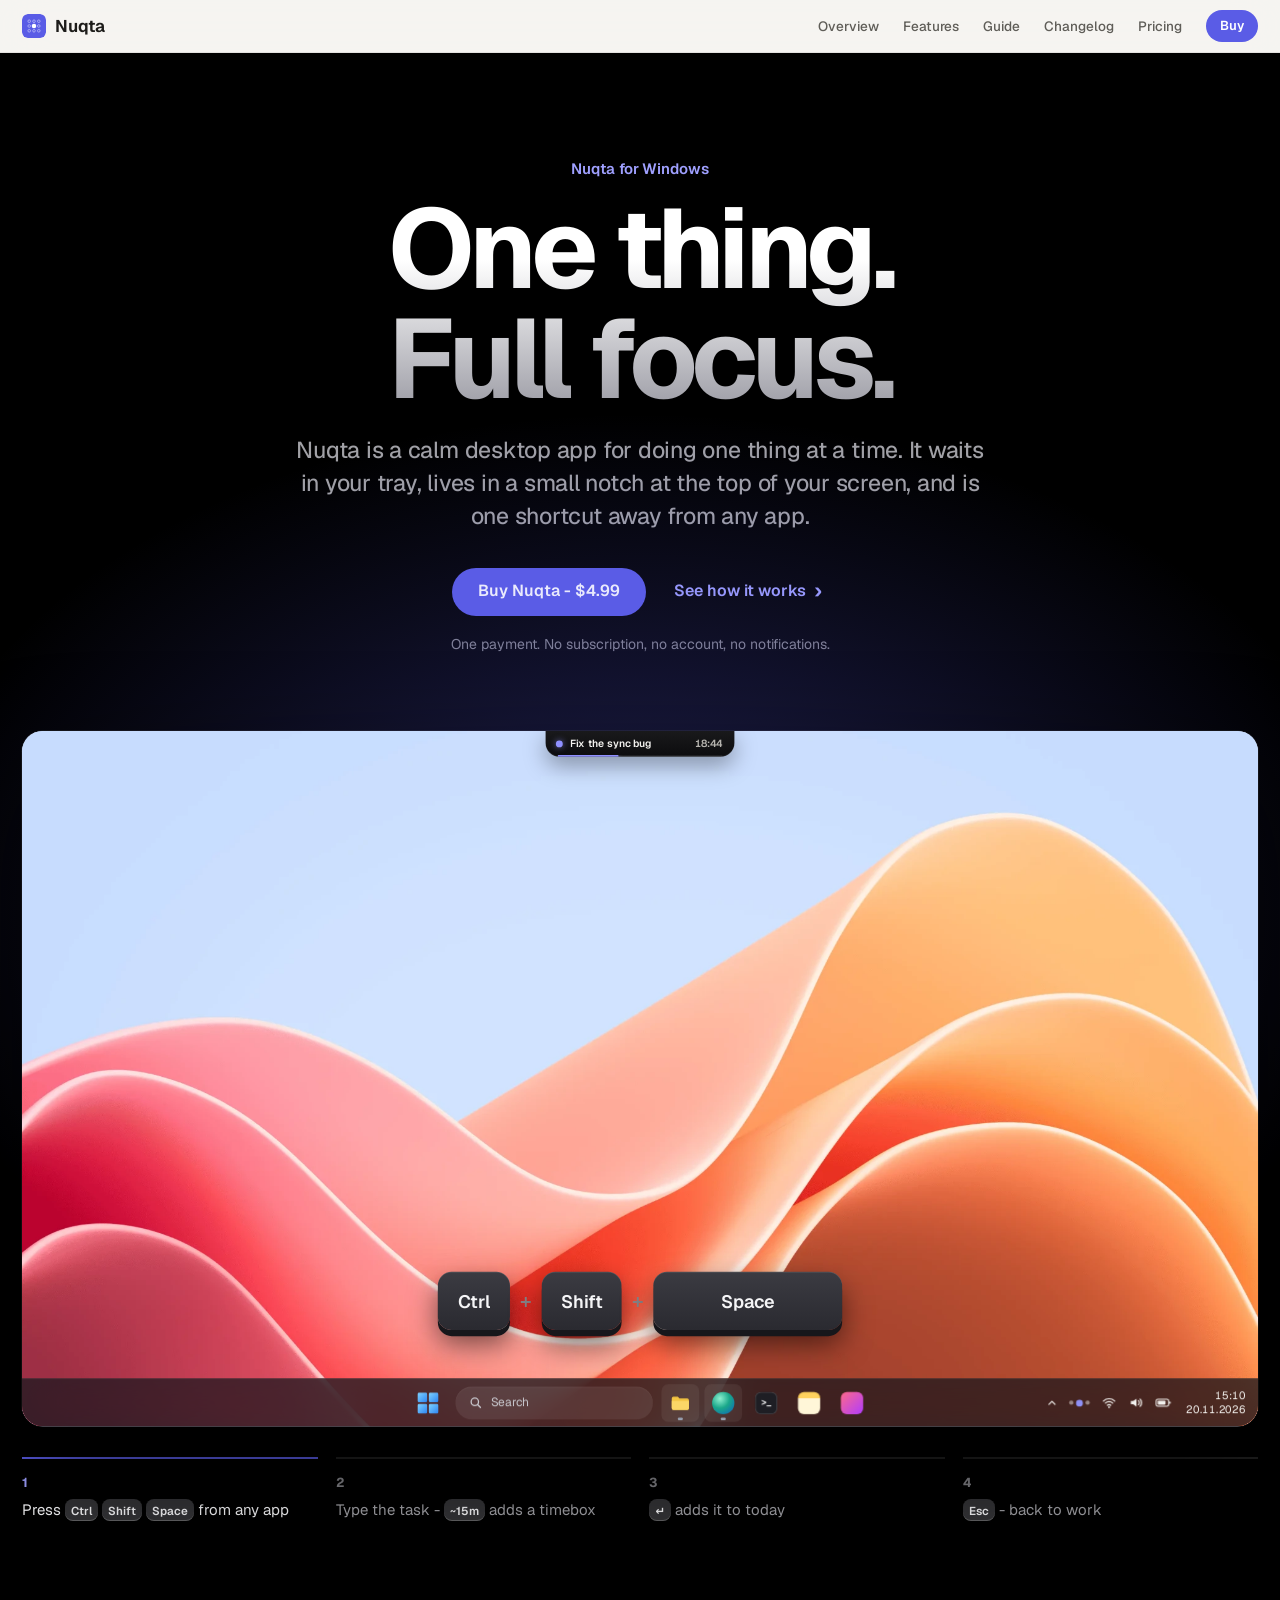
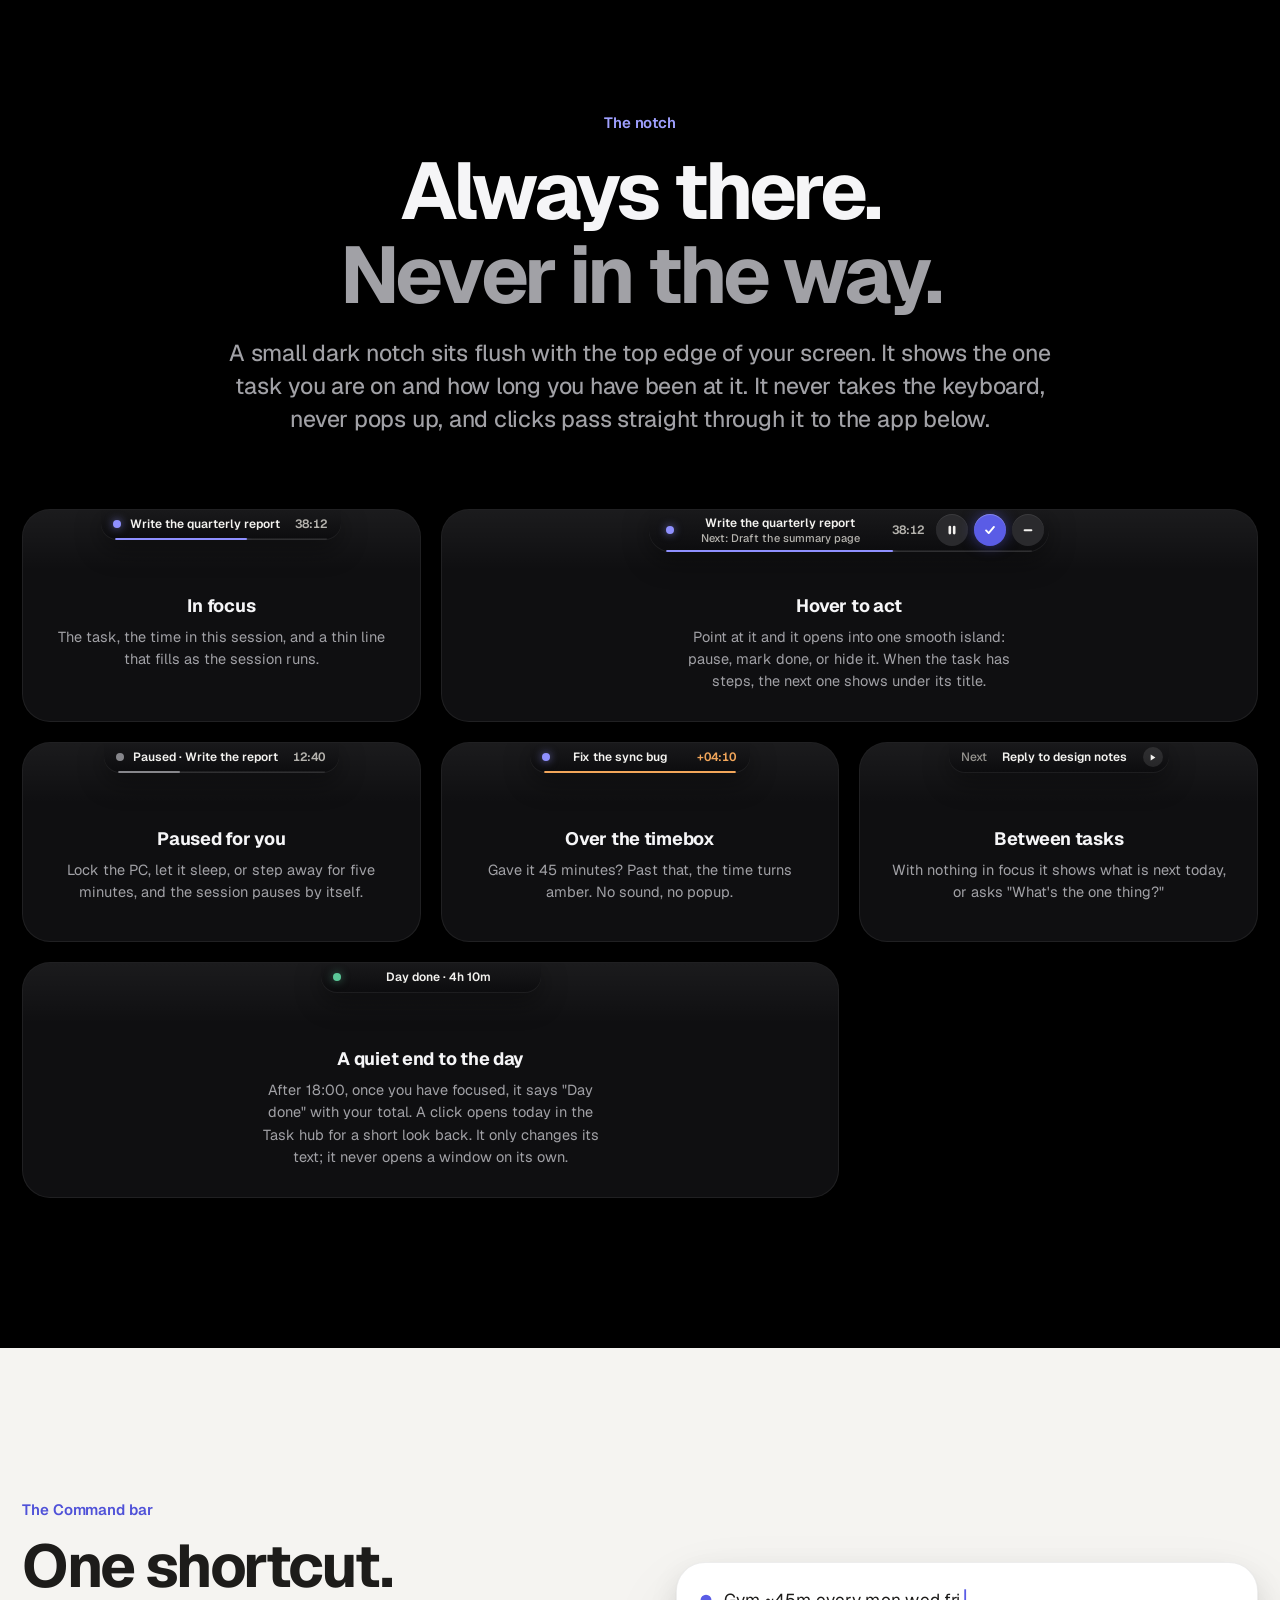
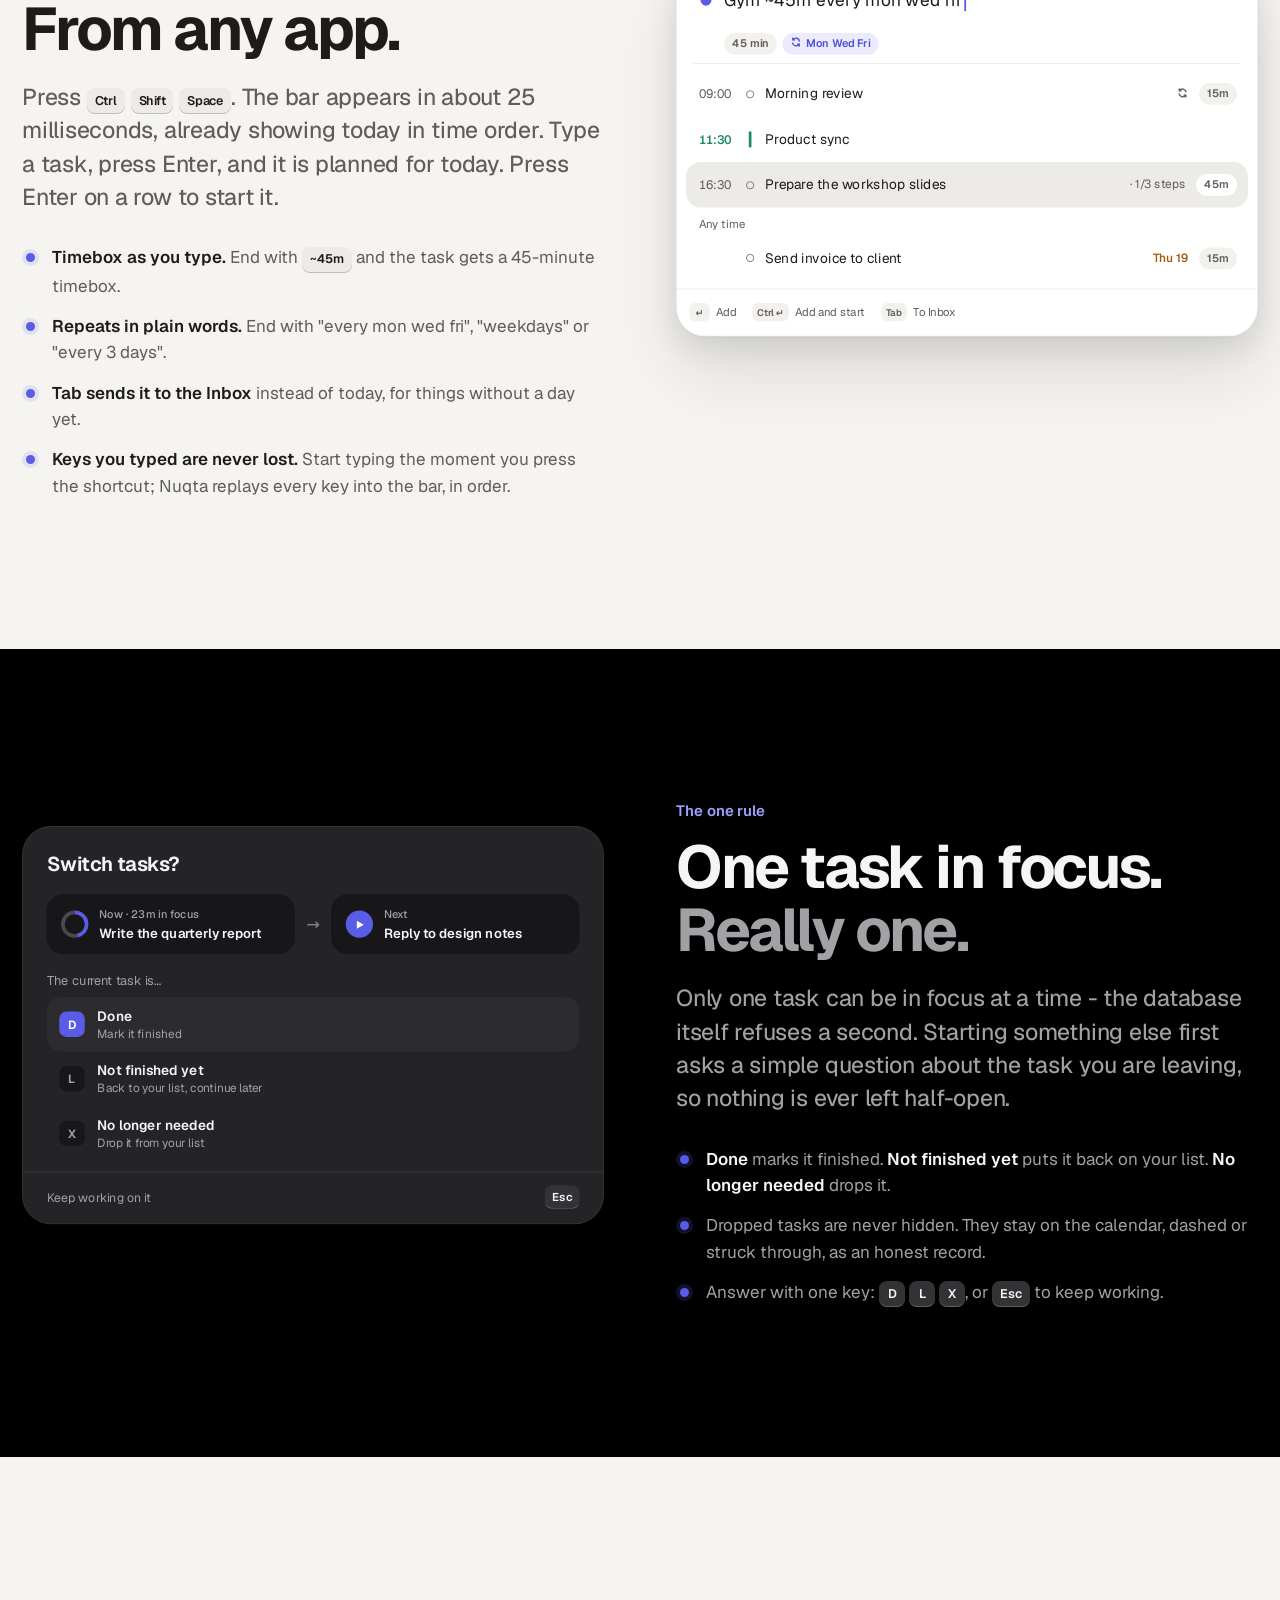
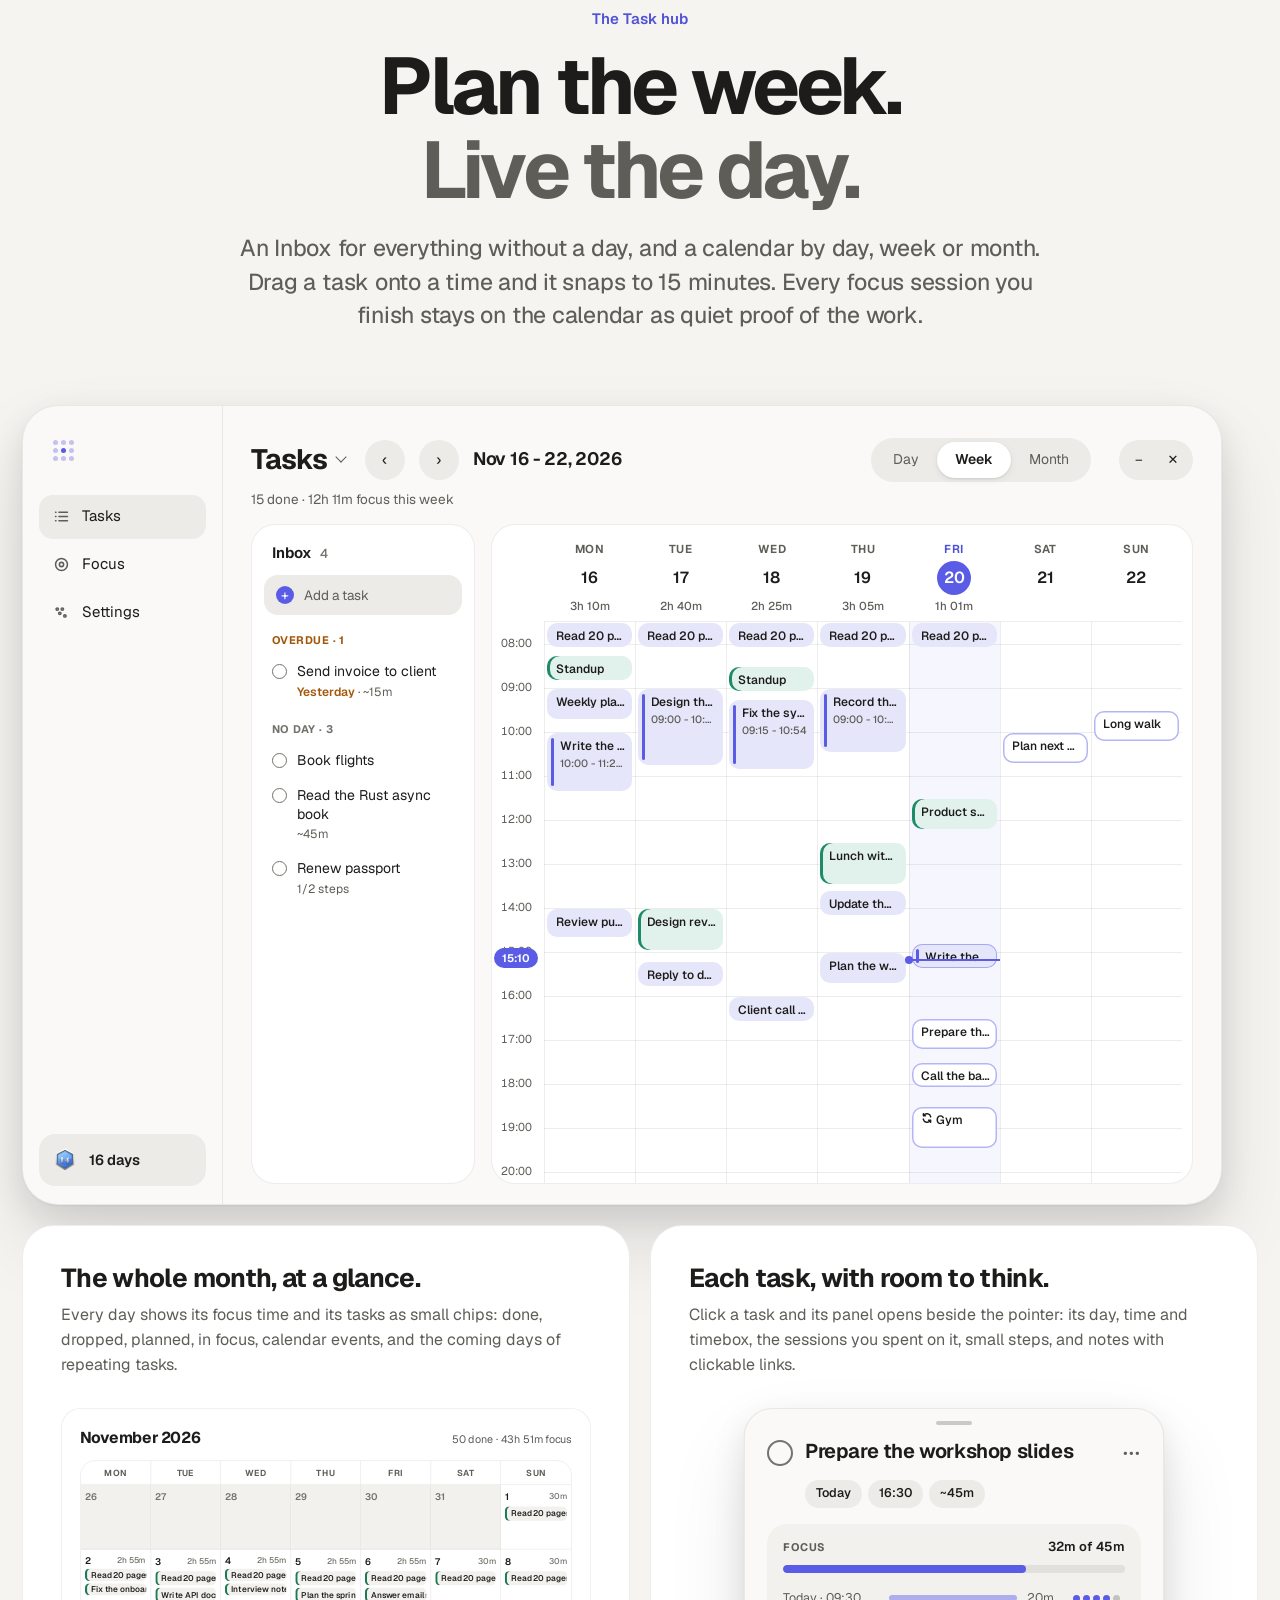
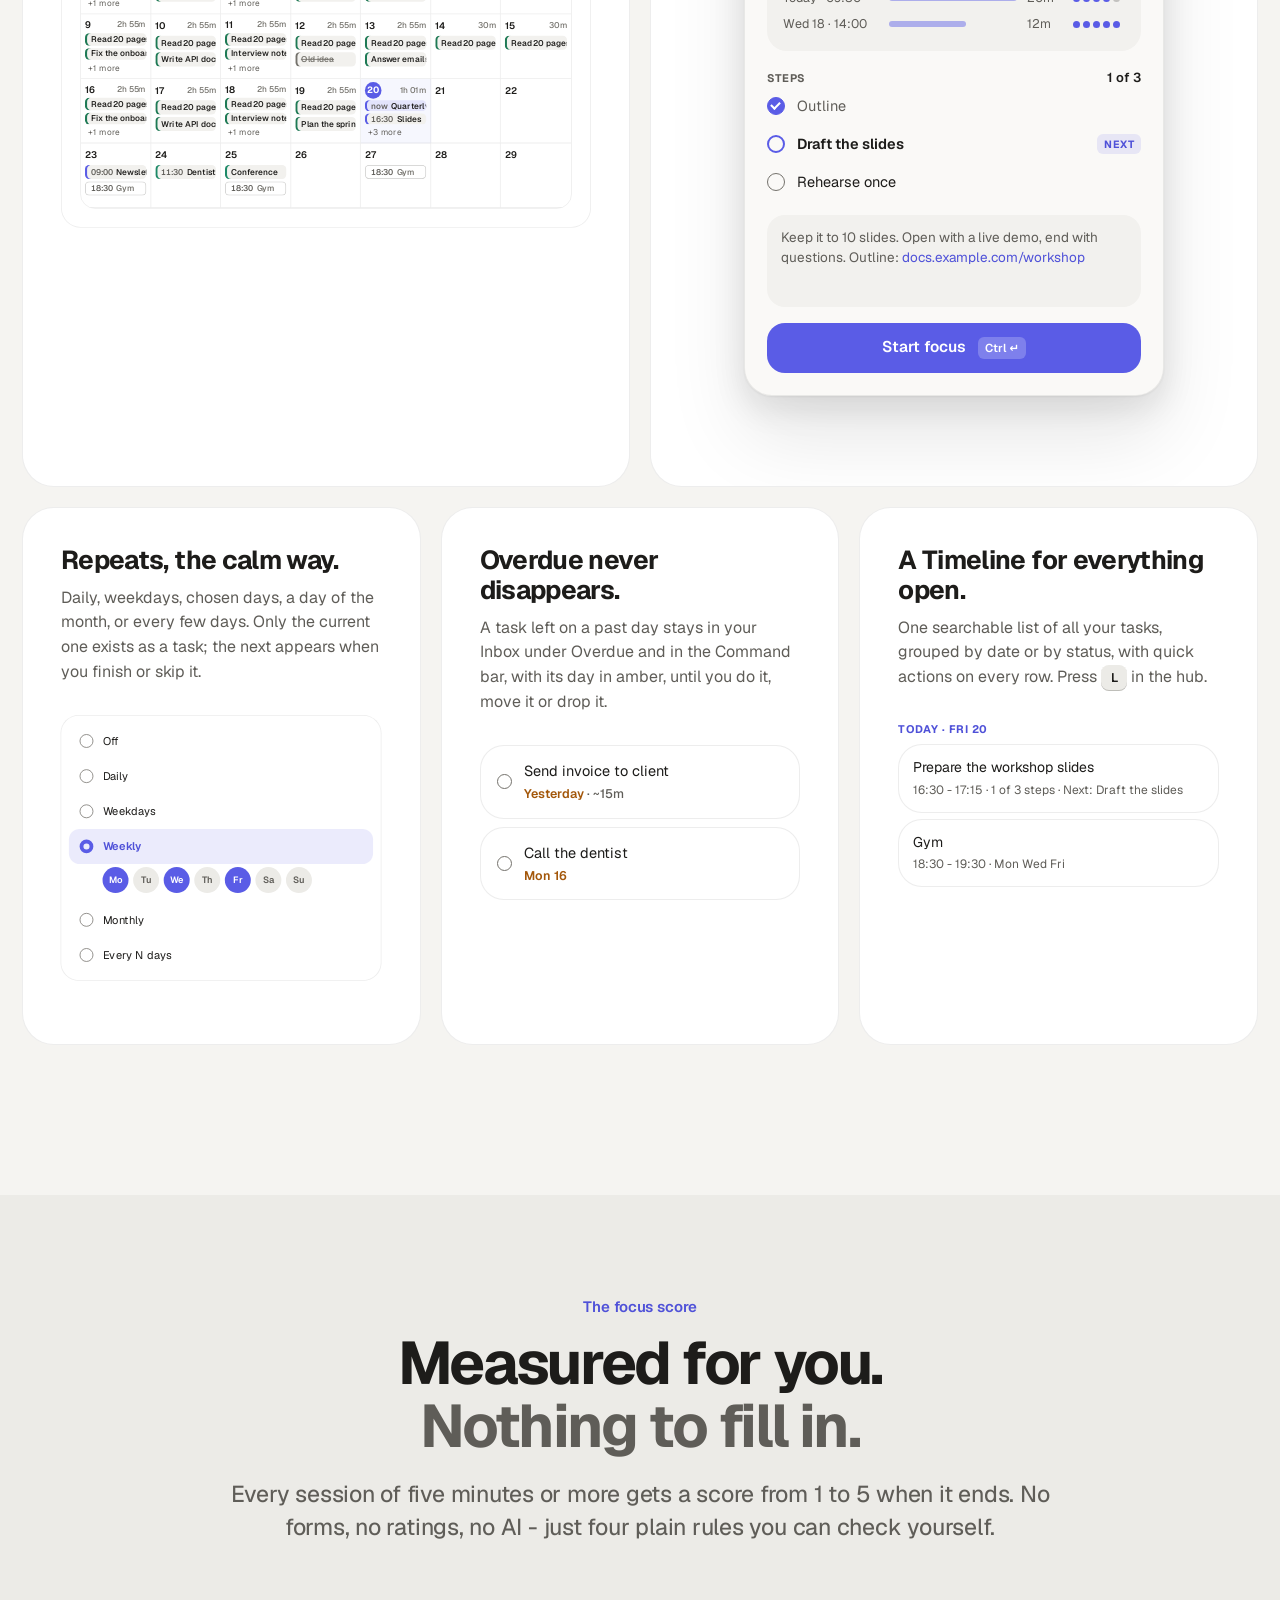
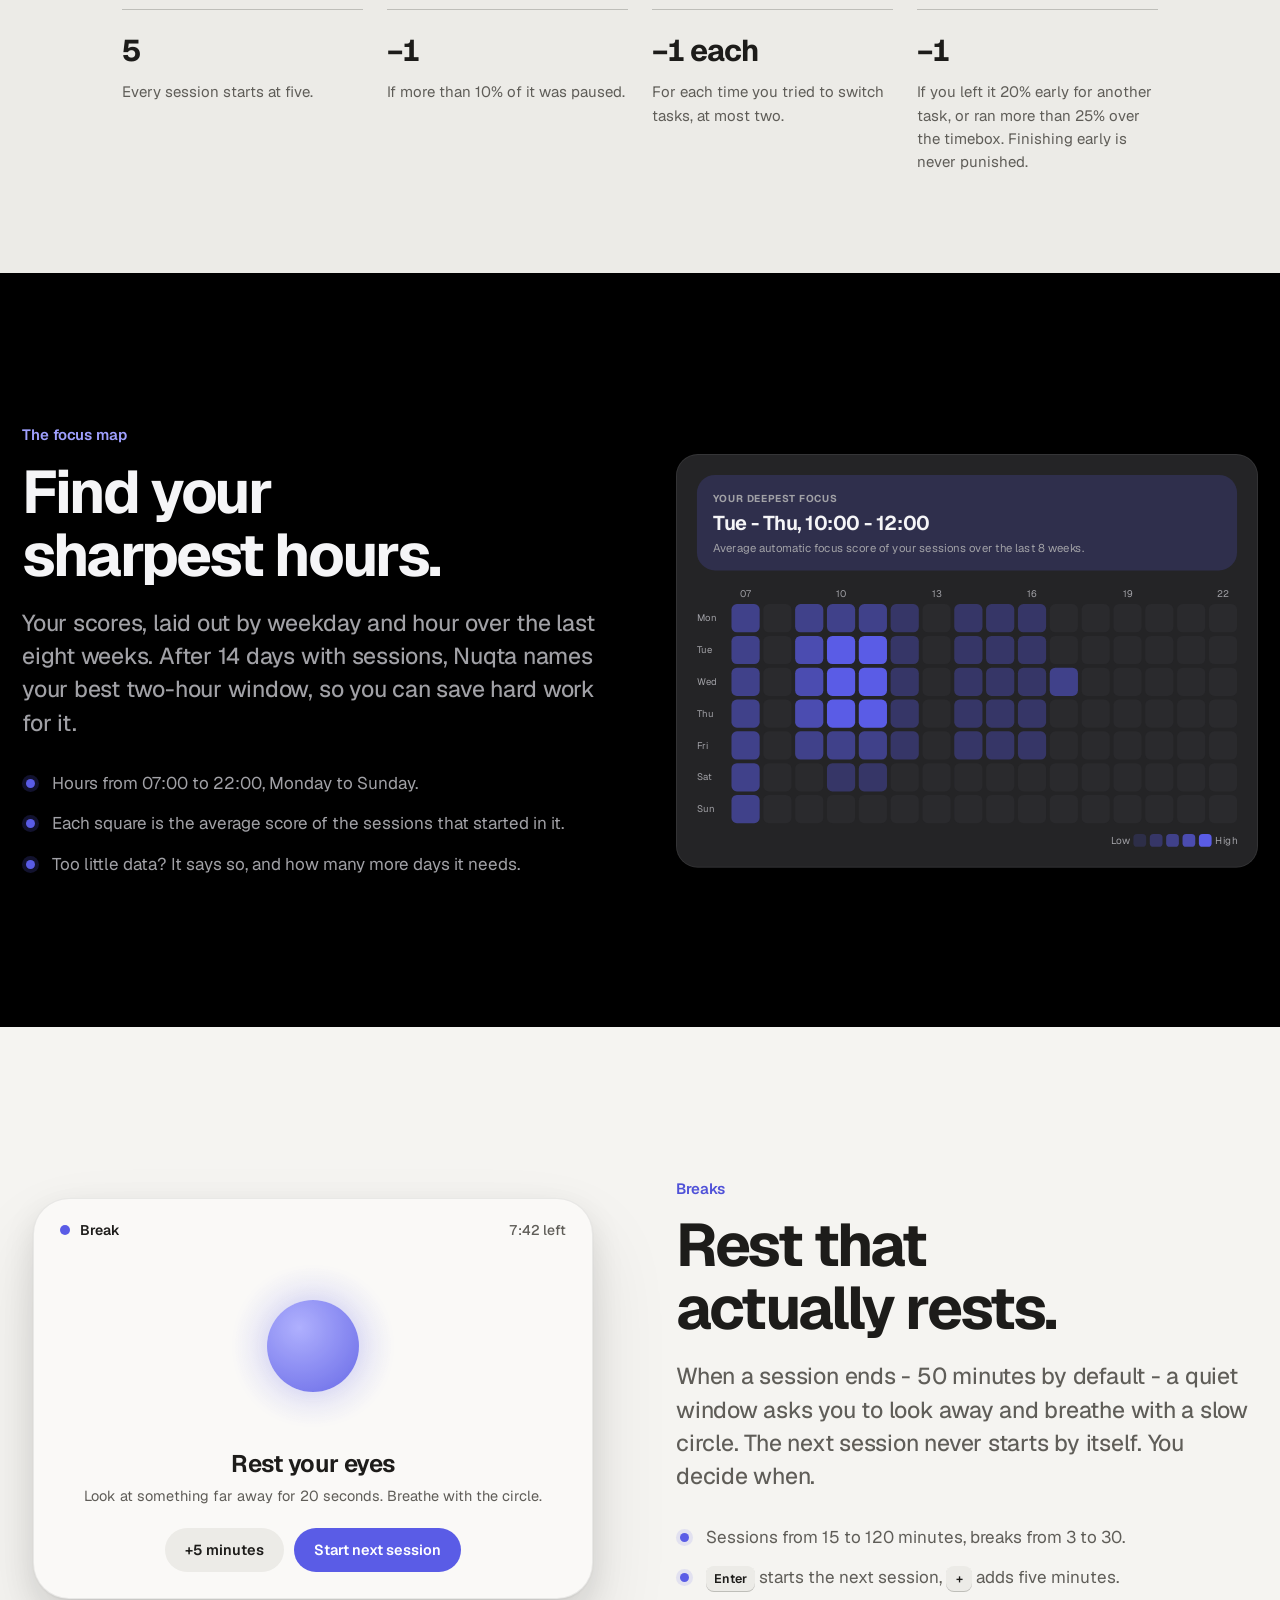
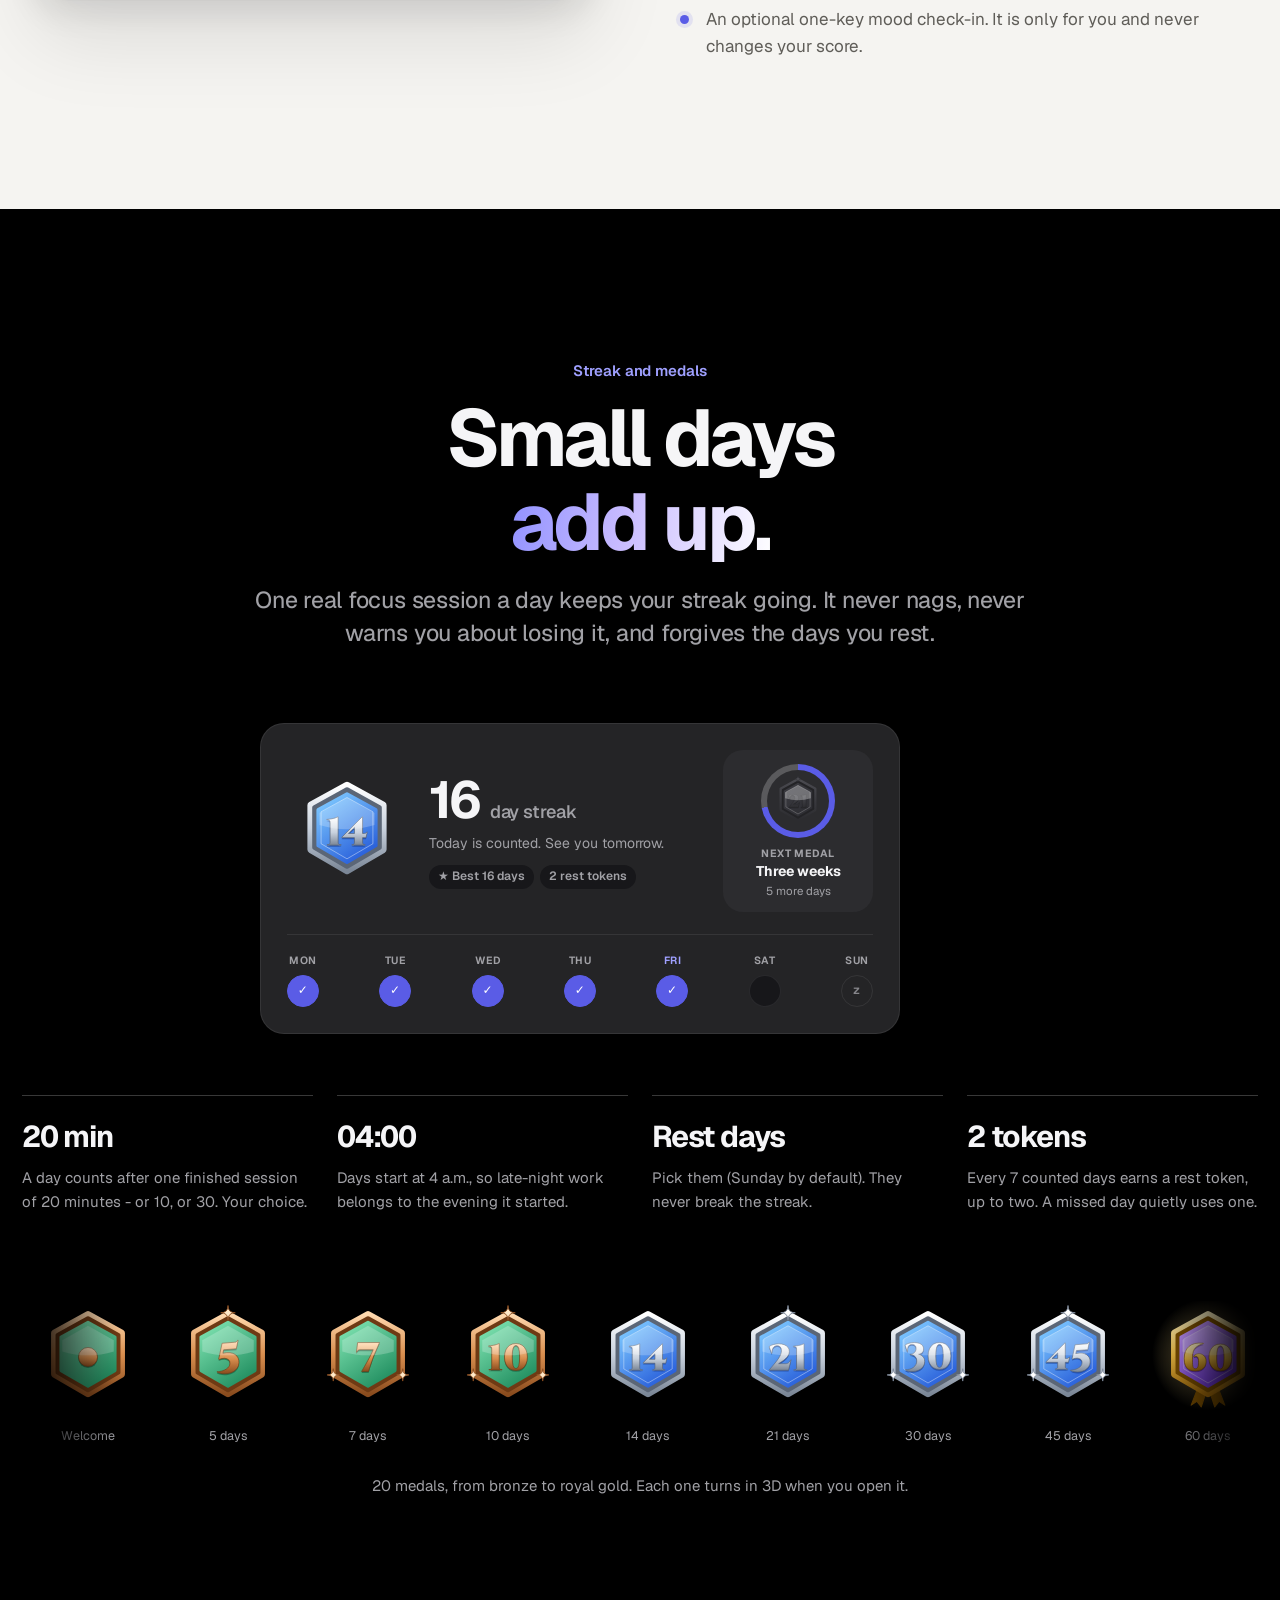
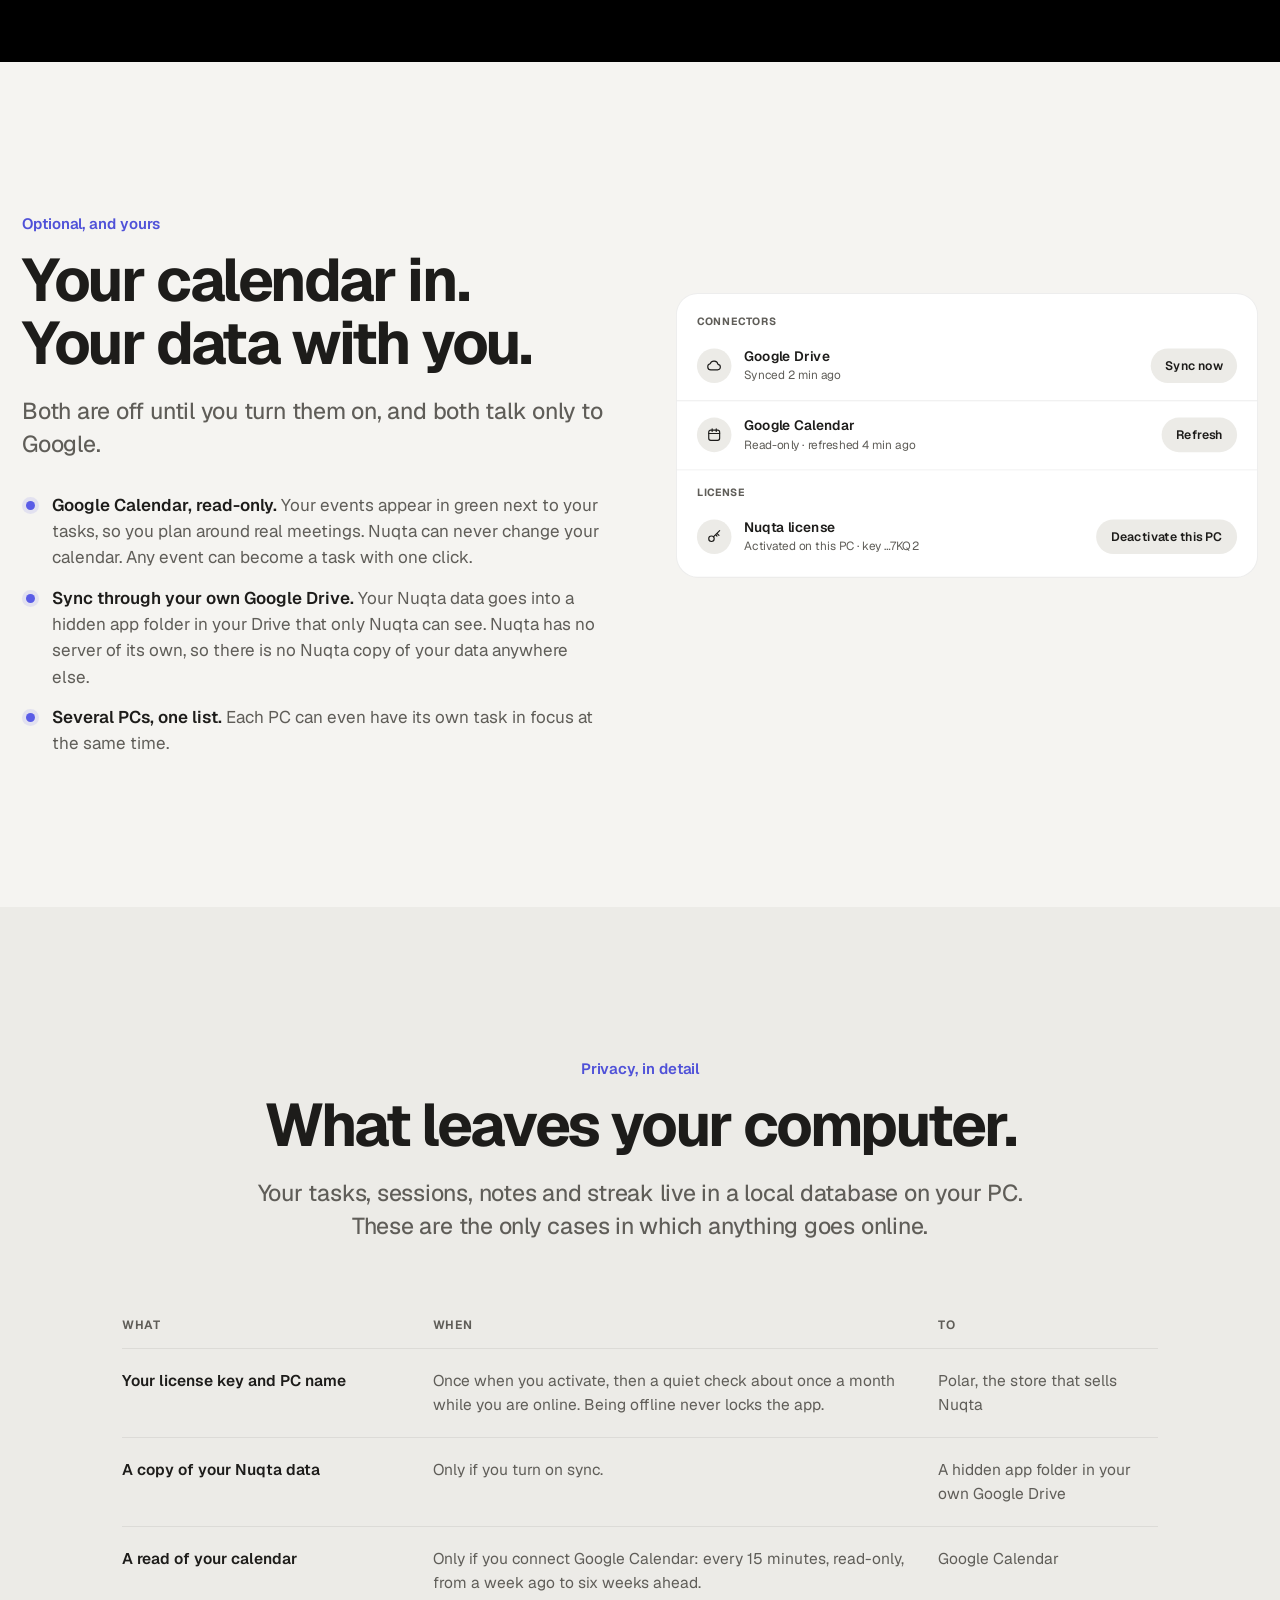
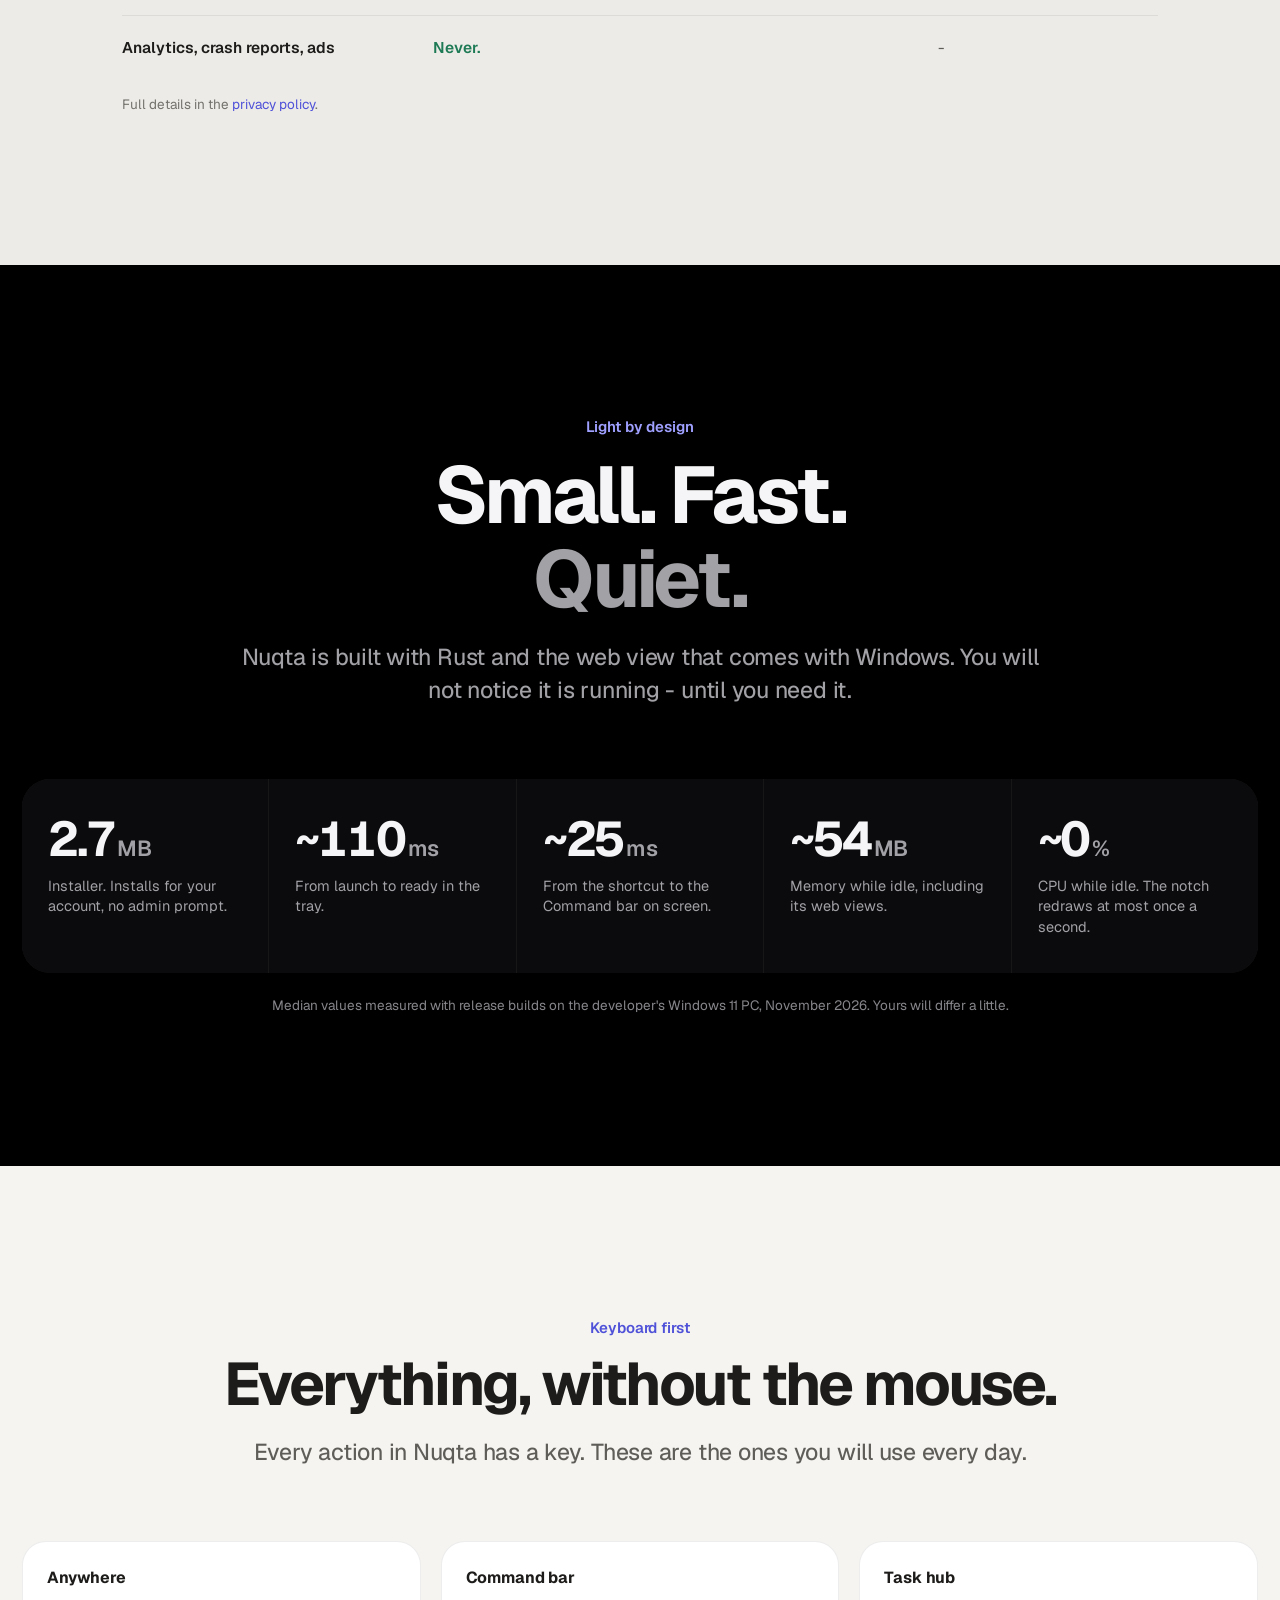
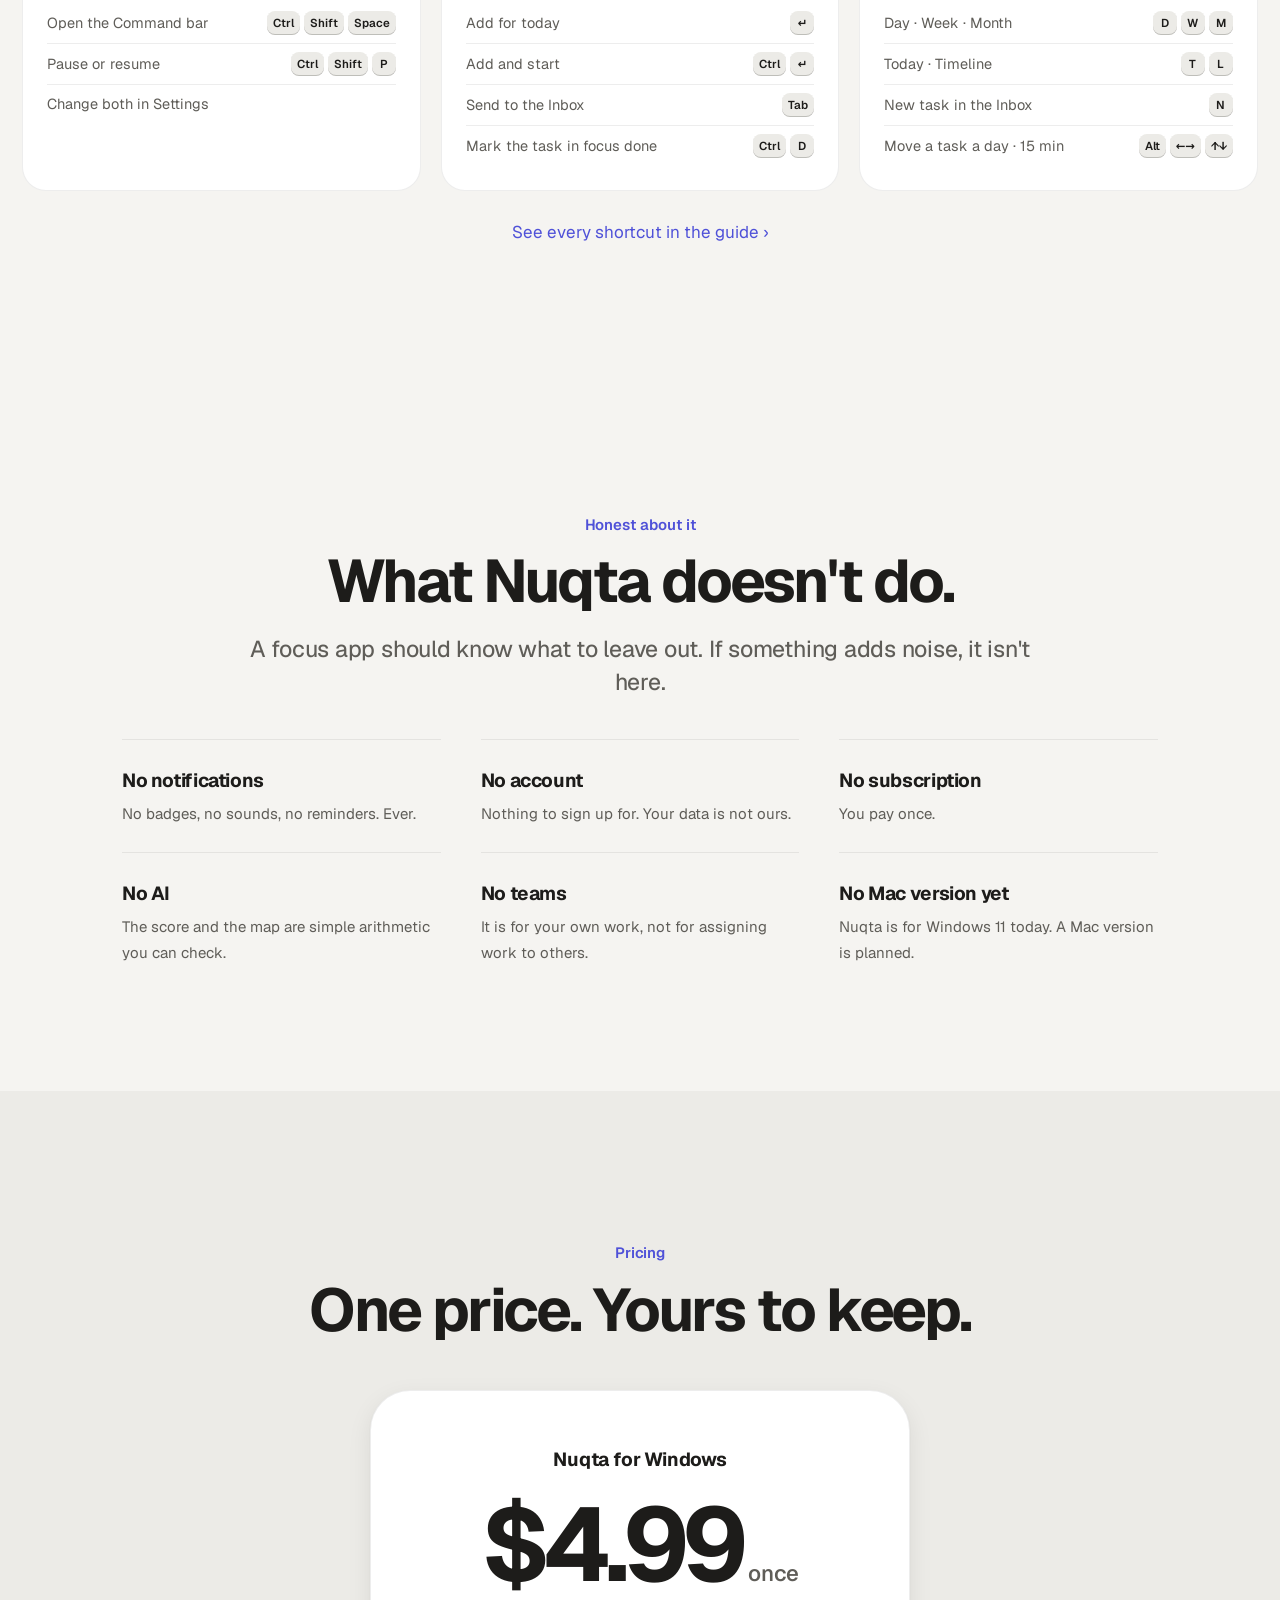
==== index.html @ 02a7be5a "Site: the desktop demo becomes the hero animation The "From anywhere" demo (wave wallpaper, taskbar," ====
<!doctype html>
<html lang="en">
<head>
  <meta charset="utf-8">
  <meta name="viewport" content="width=device-width, initial-scale=1">
  <title>Nuqta - one thing, full focus</title>
  <meta name="description" content="Nuqta is a calm Windows app for doing one thing at a time: a notch at the top of your screen, a keyboard-first Command bar, a task calendar, an automatic focus score, breaks, streaks and medals. $4.99 once.">
  <meta property="og:type" content="website">
  <meta property="og:title" content="Nuqta - one thing, full focus">
  <meta property="og:description" content="A calm focus app for Windows. One task, one timer, no noise. $4.99 once, no subscription.">
  <meta name="twitter:card" content="summary">
  <meta name="theme-color" content="#000000">
  <link rel="icon" href="icon.svg" type="image/svg+xml">
  <link rel="preload" href="fonts/geist-latin.woff2" as="font" type="font/woff2" crossorigin>
  <link rel="stylesheet" href="style.css?v=6">
</head>
<body>

<header class="nav">
  <div class="wide">
    <a class="brand" href="./"><img src="icon.svg" alt="" width="24" height="24"> Nuqta</a>
    <nav class="nav-links" aria-label="Main">
      <a class="hide-sm" href="#notch">Overview</a>
      <a class="hide-sm" href="#hub">Features</a>
      <a class="hide-sm" href="guide.html">Guide</a>
      <a class="hide-sm" href="changelog.html">Changelog</a>
      <a href="#pricing">Pricing</a>
      <!-- TODO: the Polar checkout link once the product exists. -->
      <a class="nav-buy" href="#pricing">Buy</a>
    </nav>
  </div>
</header>

<main>

<!-- ============================================================ HERO -->
<section class="dark hero">
  <div class="hero-glow" aria-hidden="true"></div>
  <div class="wrap">
    <p class="eyebrow">Nuqta for Windows</p>
    <h1 class="h-hero grad">One thing.<br>Full focus.</h1>
    <p class="lead center" style="max-width:30em;margin-left:auto;margin-right:auto">Nuqta is a calm desktop app for doing one thing at a time. It waits in your tray, lives in a small notch at the top of your screen, and is one shortcut away from any app.</p>
    <div class="ctas">
      <!-- TODO: the Polar checkout link once the product exists. -->
      <a class="btn" href="#pricing">Buy Nuqta - $4.99</a>
      <a class="btn ghost" href="#notch">See how it works</a>
    </div>
    <p class="meaning">One payment. No subscription, no account, no notifications.</p>
  </div>

  <div class="scene reveal">
    <div class="fit" data-w="1440" data-h="810" data-crop="780" role="img" aria-label="A Windows desktop with a soft wave wallpaper, the taskbar at the bottom and Nuqta's notch at the top. The keys Ctrl, Shift and Space are pressed, the Command bar appears, 'Call the bank ~15m' is typed with chips for Today and 15 minutes, Enter adds it to today's list, and Esc closes the bar.">
      <div class="mock fs" aria-hidden="true" data-fs>
        <img class="fs-wall" src="img/wallpaper.webp" alt="" width="2000" height="1250" decoding="async">
        <div class="fs-tb">
          <div class="tb-mid">
            <span class="tb-ic"><span class="tb-start"><i></i><i></i><i></i><i></i></span></span>
            <span class="tb-search"><svg width="15" height="15" viewBox="0 0 16 16"><circle cx="7" cy="7" r="4.6" fill="none" stroke="currentColor" stroke-width="1.6"/><path d="M10.5 10.5 14 14" stroke="currentColor" stroke-width="1.6" stroke-linecap="round"/></svg>Search</span>
            <span class="tb-ic on"><svg width="26" height="26" viewBox="0 0 26 26"><path d="M3 7.5a2 2 0 0 1 2-2h5l2 2.2h9a2 2 0 0 1 2 2V19a2 2 0 0 1-2 2H5a2 2 0 0 1-2-2z" fill="#f4c542"/><path d="M3 10.5h20V19a2 2 0 0 1-2 2H5a2 2 0 0 1-2-2z" fill="#fbd767"/></svg></span>
            <span class="tb-ic on"><span class="tb-app globe"></span></span>
            <span class="tb-ic"><span class="tb-app term">&gt;_</span></span>
            <span class="tb-ic"><span class="tb-app notes"></span></span>
            <span class="tb-ic"><span class="tb-app music"></span></span>
          </div>
          <div class="tb-tray">
            <svg width="12" height="12" viewBox="0 0 12 12"><path d="M2.5 7.5 6 4l3.5 3.5" fill="none" stroke="#f3f2ef" stroke-width="1.4" stroke-linecap="round" stroke-linejoin="round"/></svg>
            <span class="tg" title="Nuqta"><b></b><b></b><b></b></span>
            <svg width="17" height="17" viewBox="0 0 18 18"><path d="M2 7a10 10 0 0 1 14 0M4.5 9.6a6.4 6.4 0 0 1 9 0M7 12.2a2.8 2.8 0 0 1 4 0" fill="none" stroke="#f3f2ef" stroke-width="1.5" stroke-linecap="round"/><circle cx="9" cy="14.6" r="1.1" fill="#f3f2ef"/></svg>
            <svg width="17" height="17" viewBox="0 0 18 18"><path d="M3 7h3l4-3v10l-4-3H3z" fill="#f3f2ef"/><path d="M12.5 6.5a3.5 3.5 0 0 1 0 5M14.5 4.5a6.5 6.5 0 0 1 0 9" fill="none" stroke="#f3f2ef" stroke-width="1.4" stroke-linecap="round"/></svg>
            <svg width="20" height="17" viewBox="0 0 22 18"><rect x="1.5" y="4.5" width="16" height="9" rx="2.2" fill="none" stroke="#f3f2ef" stroke-width="1.4"/><rect x="3.5" y="6.5" width="10" height="5" rx="1" fill="#f3f2ef"/><rect x="18.5" y="7.5" width="1.6" height="3" rx=".8" fill="#f3f2ef"/></svg>
            <span class="tb-clock">15:10<br>20.11.2026</span>
          </div>
        </div>
        <div class="notch live"><span class="nd"></span><span class="nt">Fix the sync bug</span><span class="ntime" data-timer="18:40">18:40</span><span class="nline"><i style="width:37%"></i></span></div>
        <div class="cbar fs-bar">
          <div class="cb-in"><span class="adot"></span><span class="ph">Add to the queue, or pick what is next</span><span class="typed fs-typed"></span><span class="caret"></span></div>
          <div class="cb-tokens fs-tokens"></div>
          <div class="cb-line"></div>
          <div class="cb-now"><span class="dot"></span>Fix the sync bug<span class="done">Done</span></div>
          <div class="cb-row sel"><span class="tm">16:30</span><span class="ring"></span><span class="ttl">Prepare the workshop slides</span><span class="meta">· 1/3 steps</span><span class="chip">45m</span></div>
          <div class="cb-row ev"><span class="tm">17:00</span><span class="ebar"></span><span class="ttl">Team sync</span></div>
          <div class="cb-group">Any time</div>
          <div class="cb-row"><span class="tm"></span><span class="ring"></span><span class="ttl">Send invoice to client</span><span class="late">Thu 19</span><span class="chip">15m</span></div>
          <div class="cb-row fs-new"><span class="tm"></span><span class="ring"></span><span class="ttl">Call the bank</span><span class="chip">15m</span></div>
          <div class="cb-foot foot-idle"><span><b class="kbd">↑↓</b>Select</span><span><b class="kbd">↵</b>Start</span><span><b class="kbd">Ctrl ↵</b>Add and start</span><span><b class="kbd">Ctrl D</b>Done</span></div>
          <div class="cb-foot foot-type"><span><b class="kbd">↵</b>Add</span><span><b class="kbd">Ctrl ↵</b>Add and start</span><span><b class="kbd">Tab</b>To Inbox</span></div>
        </div>
        <div class="fs-keys">
          <div class="grp" data-g="a"><span class="key" data-k="ctrl">Ctrl</span><span class="plus">+</span><span class="key" data-k="shift">Shift</span><span class="plus">+</span><span class="key wide" data-k="space">Space</span></div>
          <div class="grp" data-g="b"><span class="key wide" data-k="enter">Enter ↵</span></div>
          <div class="grp" data-g="c"><span class="key" data-k="esc">Esc</span></div>
        </div>
      </div>
    </div>
    <ol class="fs-steps">
      <li data-s="1"><b>1</b>Press <kbd>Ctrl</kbd> <kbd>Shift</kbd> <kbd>Space</kbd> from any app</li>
      <li data-s="2"><b>2</b>Type the task - <kbd>~15m</kbd> adds a timebox</li>
      <li data-s="3"><b>3</b><kbd>↵</kbd> adds it to today</li>
      <li data-s="4"><b>4</b><kbd>Esc</kbd> - back to work</li>
    </ol>
  </div>
</section>

<!-- ============================================================ NOTCH -->
<section id="notch" class="dark sec">
  <div class="wide">
    <div class="sec-head reveal">
      <p class="eyebrow">The notch</p>
      <h2 class="h-xl">Always there.<br><span class="muted">Never in the way.</span></h2>
      <p class="lead">A small dark notch sits flush with the top edge of your screen. It shows the one task you are on and how long you have been at it. It never takes the keyboard, never pops up, and clicks pass straight through it to the app below.</p>
    </div>
    <div class="notch-row">
      <div class="notch-cell reveal">
        <div class="stagebar"><span class="notch live"><span class="nd"></span><span class="nt">Write the quarterly report</span><span class="ntime">38:12</span><span class="nline"><i style="width:62%"></i></span></span></div>
        <h4>In focus</h4><p>The task, the time in this session, and a thin line that fills as the session runs.</p>
      </div>
      <div class="notch-cell w2 reveal">
        <div class="stagebar"><span class="notch open"><span class="nd"></span><span class="nt">Write the quarterly report<small>Next: Draft the summary page</small></span><span class="ntime">38:12</span>
          <span class="nb" title="Pause"><svg width="14" height="14" viewBox="0 0 16 16"><rect x="4" y="3" width="3" height="10" rx="1.5"/><rect x="9" y="3" width="3" height="10" rx="1.5"/></svg></span>
          <span class="nb acc" title="Done"><svg width="14" height="14" viewBox="0 0 16 16"><path d="M3.5 8.5l3 3 6-7" fill="none" stroke="#fff" stroke-width="2.2" stroke-linecap="round" stroke-linejoin="round"/></svg></span>
          <span class="nb" title="Hide"><svg width="14" height="14" viewBox="0 0 16 16"><rect x="3" y="7" width="10" height="2.4" rx="1.2"/></svg></span>
          <span class="nline"><i style="width:62%"></i></span></span></div>
        <h4>Hover to act</h4><p>Point at it and it opens into one smooth island: pause, mark done, or hide it. When the task has steps, the next one shows under its title.</p>
      </div>
      <div class="notch-cell reveal">
        <div class="stagebar"><span class="notch paused"><span class="nd"></span><span class="nt">Paused · Write the report</span><span class="ntime">12:40</span><span class="nline"><i style="width:30%"></i></span></span></div>
        <h4>Paused for you</h4><p>Lock the PC, let it sleep, or step away for five minutes, and the session pauses by itself.</p>
      </div>
      <div class="notch-cell reveal">
        <div class="stagebar"><span class="notch over"><span class="nd"></span><span class="nt">Fix the sync bug</span><span class="ntime">+04:10</span><span class="nline"><i></i></span></span></div>
        <h4>Over the timebox</h4><p>Gave it 45 minutes? Past that, the time turns amber. No sound, no popup.</p>
      </div>
      <div class="notch-cell reveal">
        <div class="stagebar"><span class="notch"><span class="nlabel">Next</span><span class="nt">Reply to design notes</span><span class="nbtn"><svg width="10" height="10" viewBox="0 0 10 10"><path d="M3 1.8v6.4L8.2 5z"/></svg></span></span></div>
        <h4>Between tasks</h4><p>With nothing in focus it shows what is next today, or asks "What's the one thing?"</p>
      </div>
      <div class="notch-cell w2 reveal">
        <div class="stagebar"><span class="notch"><span class="nd" style="background:#5bc898;box-shadow:0 0 8px #5bc89888"></span><span class="nt">Day done · 4h 10m</span></span></div>
        <h4>A quiet end to the day</h4><p>After 18:00, once you have focused, it says "Day done" with your total. A click opens today in the Task hub for a short look back. It only changes its text; it never opens a window on its own.</p>
      </div>
    </div>
  </div>
</section>

<!-- ============================================================ COMMAND BAR -->
<section id="command" class="sec">
  <div class="wide split">
    <div class="reveal">
      <p class="eyebrow">The Command bar</p>
      <h2 class="h-lg">One shortcut.<br>From any app.</h2>
      <p class="lead">Press <kbd>Ctrl</kbd> <kbd>Shift</kbd> <kbd>Space</kbd>. The bar appears in about 25 milliseconds, already showing today in time order. Type a task, press Enter, and it is planned for today. Press Enter on a row to start it.</p>
      <ul class="facts">
        <li><b>Timebox as you type.</b> End with <kbd>~45m</kbd> and the task gets a 45-minute timebox.</li>
        <li><b>Repeats in plain words.</b> End with "every mon wed fri", "weekdays" or "every 3 days".</li>
        <li><b>Tab sends it to the Inbox</b> instead of today, for things without a day yet.</li>
        <li><b>Keys you typed are never lost.</b> Start typing the moment you press the shortcut; Nuqta replays every key into the bar, in order.</li>
      </ul>
    </div>
    <div class="reveal">
      <div class="fit" data-w="640" data-h="520" role="img" aria-label="The Command bar with a task being typed, chips under it for 45 minutes and a repeat on Monday, Wednesday and Friday, and today's tasks below.">
        <div class="mock cbar" aria-hidden="true">
          <div class="cb-in"><span class="adot"></span><span class="typed">Gym ~45m every mon wed fri</span><span class="caret" style="margin-left:-10px"></span></div>
          <div class="cb-tokens on"><span class="chip">45 min</span><span class="chip acc"><span data-rep></span>Mon Wed Fri</span></div>
          <div class="cb-line"></div>
          <div class="cb-row"><span class="tm">09:00</span><span class="ring"></span><span class="ttl">Morning review</span><span data-rep></span><span class="chip">15m</span></div>
          <div class="cb-row ev"><span class="tm">11:30</span><span class="ebar"></span><span class="ttl">Product sync</span></div>
          <div class="cb-row sel"><span class="tm">16:30</span><span class="ring"></span><span class="ttl">Prepare the workshop slides</span><span class="meta">· 1/3 steps</span><span class="chip">45m</span></div>
          <div class="cb-group">Any time</div>
          <div class="cb-row"><span class="tm"></span><span class="ring"></span><span class="ttl">Send invoice to client</span><span class="late">Thu 19</span><span class="chip">15m</span></div>
          <div class="cb-foot"><span><b class="kbd">↵</b>Add</span><span><b class="kbd">Ctrl ↵</b>Add and start</span><span><b class="kbd">Tab</b>To Inbox</span></div>
        </div>
      </div>
    </div>
  </div>
</section>

<!-- ============================================================ ONE TASK -->
<section class="dark sec">
  <div class="wide split flip">
    <div class="reveal">
      <p class="eyebrow">The one rule</p>
      <h2 class="h-lg">One task in focus.<br><span class="muted">Really one.</span></h2>
      <p class="lead">Only one task can be in focus at a time - the database itself refuses a second. Starting something else first asks a simple question about the task you are leaving, so nothing is ever left half-open.</p>
      <ul class="facts">
        <li><b>Done</b> marks it finished. <b>Not finished yet</b> puts it back on your list. <b>No longer needed</b> drops it.</li>
        <li>Dropped tasks are never hidden. They stay on the calendar, dashed or struck through, as an honest record.</li>
        <li>Answer with one key: <kbd>D</kbd> <kbd>L</kbd> <kbd>X</kbd>, or <kbd>Esc</kbd> to keep working.</li>
      </ul>
    </div>
    <div class="reveal">
      <div class="fit" data-w="640" data-h="500" role="img" aria-label="The switch prompt: Switch tasks? Now: Write the quarterly report, 23 minutes in focus. Next: Reply to design notes. The current task is: Done, Not finished yet, or No longer needed.">
        <div class="mock cbar" aria-hidden="true" style="padding:0">
          <div class="sw">
            <h4>Switch tasks?</h4>
            <div class="sw-cards">
              <div class="sw-card"><span class="pring"></span><div><small>Now · 23m in focus</small><b>Write the quarterly report</b></div></div>
              <span class="sw-arrow">→</span>
              <div class="sw-card"><span class="pplay"><svg width="10" height="10" viewBox="0 0 10 10"><path d="M2 1v8l7-4z"/></svg></span><div><small>Next</small><b>Reply to design notes</b></div></div>
            </div>
            <p>The current task is…</p>
            <div class="sw-opt sel"><span class="k">D</span><div><b>Done</b><small>Mark it finished</small></div></div>
            <div class="sw-opt"><span class="k">L</span><div><b>Not finished yet</b><small>Back to your list, continue later</small></div></div>
            <div class="sw-opt"><span class="k">X</span><div><b>No longer needed</b><small>Drop it from your list</small></div></div>
            <div class="sw-keep"><span>Keep working on it</span><b class="kbd">Esc</b></div>
          </div>
        </div>
      </div>
    </div>
  </div>
</section>

<!-- ============================================================ HUB -->
<section id="hub" class="sec">
  <div class="wide">
    <div class="sec-head reveal">
      <p class="eyebrow">The Task hub</p>
      <h2 class="h-xl">Plan the week.<br><span class="muted">Live the day.</span></h2>
      <p class="lead">An Inbox for everything without a day, and a calendar by day, week or month. Drag a task onto a time and it snaps to 15 minutes. Every focus session you finish stays on the calendar as quiet proof of the work.</p>
    </div>
    <div class="reveal">
      <div class="fit" data-w="1200" data-h="800" role="img" aria-label="The Task hub week view: an Inbox with one overdue task and three tasks without a day, and a week calendar with finished focus sessions, Google Calendar events in green, planned tasks with outlines, the task in focus right now and the current time line.">
        <div class="mock win hub" aria-hidden="true">
          <aside class="hub-side">
            <div class="hub-logo"><i></i><i></i><i></i><i></i><i></i><i></i><i></i><i></i><i></i></div>
            <div class="nav-it on"><svg width="17" height="17" viewBox="0 0 20 20"><path d="M7 5h10M7 10h10M7 15h10M3 5h.5M3 10h.5M3 15h.5"/></svg>Tasks</div>
            <div class="nav-it"><svg width="17" height="17" viewBox="0 0 20 20"><circle cx="10" cy="10" r="7"/><circle cx="10" cy="10" r="2.5"/></svg>Focus</div>
            <div class="nav-it"><svg width="17" height="17" viewBox="0 0 20 20"><circle cx="5" cy="6" r="1.4"/><circle cx="11" cy="6" r="1.4"/><circle cx="8" cy="11" r="1.4"/><circle cx="14" cy="14" r="1.4"/></svg>Settings</div>
            <div class="hub-chip"><img src="img/medals/medal-14.svg" alt="">16 days</div>
          </aside>
          <div class="hub-main">
            <div class="hub-top"><h5>Tasks</h5><span class="circ">‹</span><span class="circ">›</span><span class="hub-date">Nov 16 - 22, 2026</span><div class="seg"><span>Day</span><span class="on">Week</span><span>Month</span></div><div class="caps"><span>–</span><span>✕</span></div></div>
            <div class="hub-sum">15 done · 12h 11m focus this week</div>
            <div class="hub-body">
              <div class="card inbox">
                <h6>Inbox <span>4</span></h6>
                <div class="ib-add"><i>+</i>Add a task</div>
                <div class="ib-grp warn">OVERDUE · 1</div>
                <div class="ib-row"><span class="ring"></span><div>Send invoice to client<small><b>Yesterday</b> · ~15m</small></div></div>
                <div class="ib-grp" style="margin-top:14px">NO DAY · 3</div>
                <div class="ib-row"><span class="ring"></span><div>Book flights</div></div>
                <div class="ib-row"><span class="ring"></span><div>Read the Rust async book<small>~45m</small></div></div>
                <div class="ib-row"><span class="ring"></span><div>Renew passport<small>1/2 steps</small></div></div>
              </div>
              <div class="card cal" data-week></div>
            </div>
          </div>
        </div>
      </div>
    </div>

    <div class="bento" style="margin-top:20px">
      <div class="tile s3 reveal">
        <h3>The whole month, at a glance.</h3>
        <p>Every day shows its focus time and its tasks as small chips: done, dropped, planned, in focus, calendar events, and the coming days of repeating tasks.</p>
        <div class="art">
          <div class="fit" data-w="640" data-h="520"><div class="mock card month" aria-hidden="true">
            <div class="month-head"><b>November 2026</b><span>50 done · 43h 51m focus</span></div>
            <div class="m-grid" data-month></div>
          </div></div>
        </div>
      </div>
      <div class="tile s3 reveal">
        <h3>Each task, with room to think.</h3>
        <p>Click a task and its panel opens beside the pointer: its day, time and timebox, the sessions you spent on it, small steps, and notes with clickable links.</p>
        <div class="art">
          <div class="fit c" data-w="420" data-h="640"><div class="mock panel" aria-hidden="true">
            <div class="grab"></div>
            <div class="p-head"><span class="dc"></span><b>Prepare the workshop slides</b><span>•••</span></div>
            <div class="p-chips"><span class="chip">Today</span><span class="chip">16:30</span><span class="chip">~45m</span></div>
            <div class="p-story">
              <div class="lbl">FOCUS <span>32m of 45m</span></div>
              <div class="bar8"><i style="width:71%"></i></div>
              <div class="ses"><span>Today · 09:30</span><span class="sb" style="width:100%"></span><span>20m</span><span class="sc"><i></i><i></i><i></i><i></i><i class="o"></i></span></div>
              <div class="ses"><span>Wed 18 · 14:00</span><span class="sb" style="width:60%"></span><span>12m</span><span class="sc"><i></i><i></i><i></i><i></i><i></i></span></div>
            </div>
            <div class="p-steps">
              <div class="lbl">STEPS <span>1 of 3</span></div>
              <div class="step done"><span class="ck"></span><span>Outline</span></div>
              <div class="step next"><span class="ck"></span><span>Draft the slides</span><em>NEXT</em></div>
              <div class="step"><span class="ck"></span><span>Rehearse once</span></div>
            </div>
            <div class="p-notes">Keep it to 10 slides. Open with a live demo, end with questions. Outline: <a>docs.example.com/workshop</a></div>
            <div class="p-start">Start focus <span>Ctrl ↵</span></div>
          </div></div>
        </div>
      </div>
      <div class="tile s2 reveal">
        <h3>Repeats, the calm way.</h3>
        <p>Daily, weekdays, chosen days, a day of the month, or every few days. Only the current one exists as a task; the next appears when you finish or skip it.</p>
        <div class="art">
          <div class="fit c" data-w="420" data-h="380"><div class="mock card rpk" aria-hidden="true">
            <div class="rpk-row"><span class="rd"></span>Off</div>
            <div class="rpk-row"><span class="rd"></span>Daily</div>
            <div class="rpk-row"><span class="rd"></span>Weekdays</div>
            <div class="rpk-row on"><span class="rd"></span>Weekly</div>
            <div class="rpk-days"><span class="on">Mo</span><span>Tu</span><span class="on">We</span><span>Th</span><span class="on">Fr</span><span>Sa</span><span>Su</span></div>
            <div class="rpk-row"><span class="rd"></span>Monthly</div>
            <div class="rpk-row"><span class="rd"></span>Every N days</div>
          </div></div>
        </div>
      </div>
      <div class="tile s2 reveal">
        <h3>Overdue never disappears.</h3>
        <p>A task left on a past day stays in your Inbox under Overdue and in the Command bar, with its day in amber, until you do it, move it or drop it.</p>
        <div class="art" style="display:grid;gap:8px">
          <div class="card" style="padding:14px 16px;display:flex;gap:12px;align-items:center"><span class="ring" style="width:15px;height:15px"></span><div style="font-size:14.5px">Send invoice to client<div style="font-size:12.5px;color:var(--warn);font-weight:600;margin-top:2px">Yesterday <span style="color:var(--text-2);font-weight:500">· ~15m</span></div></div></div>
          <div class="card" style="padding:14px 16px;display:flex;gap:12px;align-items:center"><span class="ring" style="width:15px;height:15px"></span><div style="font-size:14.5px">Call the dentist<div style="font-size:12.5px;color:var(--warn);font-weight:600;margin-top:2px">Mon 16</div></div></div>
        </div>
      </div>
      <div class="tile s2 reveal">
        <h3>A Timeline for everything open.</h3>
        <p>One searchable list of all your tasks, grouped by date or by status, with quick actions on every row. Press <kbd>L</kbd> in the hub.</p>
        <div class="art" style="display:grid;gap:6px;font-size:14px">
          <div style="font-size:11px;font-weight:700;letter-spacing:.05em;color:var(--accent-text)">TODAY · FRI 20</div>
          <div class="card" style="padding:12px 14px">Prepare the workshop slides<div style="font-size:12px;color:var(--text-2);margin-top:2px">16:30 - 17:15 · 1 of 3 steps · Next: Draft the slides</div></div>
          <div class="card" style="padding:12px 14px">Gym<div style="font-size:12px;color:var(--text-2);margin-top:2px">18:30 - 19:30 · Mon Wed Fri</div></div>
        </div>
      </div>
    </div>
  </div>
</section>

<!-- ============================================================ FOCUS SCORE -->
<section class="sec tight" style="background:var(--bg-2)">
  <div class="wrap">
    <div class="sec-head reveal" style="margin-bottom:0">
      <p class="eyebrow">The focus score</p>
      <h2 class="h-lg">Measured for you.<br><span class="muted">Nothing to fill in.</span></h2>
      <p class="lead">Every session of five minutes or more gets a score from 1 to 5 when it ends. No forms, no ratings, no AI - just four plain rules you can check yourself.</p>
    </div>
    <div class="rules reveal">
      <div><b>5</b><span>Every session starts at five.</span></div>
      <div><b>−1</b><span>If more than 10% of it was paused.</span></div>
      <div><b>−1 each</b><span>For each time you tried to switch tasks, at most two.</span></div>
      <div><b>−1</b><span>If you left it 20% early for another task, or ran more than 25% over the timebox. Finishing early is never punished.</span></div>
    </div>
  </div>
</section>

<!-- ============================================================ FOCUS MAP -->
<section class="dark sec">
  <div class="wide split">
    <div class="reveal">
      <p class="eyebrow">The focus map</p>
      <h2 class="h-lg">Find your<br>sharpest hours.</h2>
      <p class="lead">Your scores, laid out by weekday and hour over the last eight weeks. After 14 days with sessions, Nuqta names your best two-hour window, so you can save hard work for it.</p>
      <ul class="facts">
        <li>Hours from 07:00 to 22:00, Monday to Sunday.</li>
        <li>Each square is the average score of the sessions that started in it.</li>
        <li>Too little data? It says so, and how many more days it needs.</li>
      </ul>
    </div>
    <div class="reveal">
      <div class="fit" data-w="640" data-h="430" role="img" aria-label="The focus map: a weekday by hour grid in shades of indigo, darkest on Tuesday to Thursday between 10:00 and 12:00, with the insight 'Your deepest focus: Tue - Thu, 10:00 - 12:00'.">
        <div class="mock card fmap" aria-hidden="true">
          <div class="insight"><small>YOUR DEEPEST FOCUS</small><b>Tue - Thu, 10:00 - 12:00</b><span>Average automatic focus score of your sessions over the last 8 weeks.</span></div>
          <div class="heat" data-heat></div>
          <div class="legend">Low <i style="background:var(--heat-1)"></i><i style="background:var(--heat-2)"></i><i style="background:var(--heat-3)"></i><i style="background:var(--heat-4)"></i><i style="background:var(--heat-5)"></i> High</div>
        </div>
      </div>
    </div>
  </div>
</section>

<!-- ============================================================ BREAKS -->
<section class="sec">
  <div class="wide split flip">
    <div class="reveal">
      <p class="eyebrow">Breaks</p>
      <h2 class="h-lg">Rest that<br>actually rests.</h2>
      <p class="lead">When a session ends - 50 minutes by default - a quiet window asks you to look away and breathe with a slow circle. The next session never starts by itself. You decide when.</p>
      <ul class="facts">
        <li>Sessions from 15 to 120 minutes, breaks from 3 to 30.</li>
        <li><kbd>Enter</kbd> starts the next session, <kbd>+</kbd> adds five minutes.</li>
        <li>An optional one-key mood check-in. It is only for you and never changes your score.</li>
      </ul>
    </div>
    <div class="reveal">
      <div class="fit c" data-w="560" data-h="440" role="img" aria-label="The Break window: Break, 7:42 left, a softly glowing circle, 'Rest your eyes', and the buttons +5 minutes and Start next session.">
        <div class="mock brk" aria-hidden="true">
          <div class="brk-head"><span class="adot"></span><span>Break</span><span>7:42 left</span></div>
          <div class="breath"><span></span></div>
          <h5>Rest your eyes</h5>
          <p>Look at something far away for 20 seconds. Breathe with the circle.</p>
          <div class="btns"><span>+5 minutes</span><span class="p">Start next session</span></div>
        </div>
      </div>
    </div>
  </div>
</section>

<!-- ============================================================ STREAK -->
<section class="dark sec">
  <div class="wide">
    <div class="sec-head reveal">
      <p class="eyebrow">Streak and medals</p>
      <h2 class="h-xl">Small days<br><span class="grad-accent">add up.</span></h2>
      <p class="lead">One real focus session a day keeps your streak going. It never nags, never warns you about losing it, and forgives the days you rest.</p>
    </div>
    <div class="reveal" style="max-width:760px;margin:0 auto">
      <div class="fit" data-w="640" data-h="300" role="img" aria-label="The streak card: a blue Two weeks medal, 16 day streak, Today is counted, Best 16 days, 2 rest tokens, the next medal Three weeks in 5 more days, and this week with Monday to Friday checked and Sunday as a rest day.">
        <div class="mock card streak" aria-hidden="true">
          <img class="med" src="img/medals/medal-14.svg" alt="">
          <div>
            <div class="n">16 <span>day streak</span></div>
            <p>Today is counted. See you tomorrow.</p>
            <div class="chips"><span class="chip">★ Best 16 days</span><span class="chip">2 rest tokens</span></div>
          </div>
          <div class="nextm"><div class="rg"><img src="img/medals/medal-21-locked-dark.svg" alt=""></div><small>NEXT MEDAL</small><b>Three weeks</b><span>5 more days</span></div>
          <div class="wk">
            <div>MON<i class="c">✓</i></div><div>TUE<i class="c">✓</i></div><div>WED<i class="c">✓</i></div><div>THU<i class="c">✓</i></div><div style="color:var(--accent-text)">FRI<i class="c">✓</i></div><div>SAT<i></i></div><div>SUN<i class="r">z</i></div>
          </div>
        </div>
      </div>
    </div>
    <div class="rules reveal" style="margin-top:72px">
      <div><b>20 min</b><span>A day counts after one finished session of 20 minutes - or 10, or 30. Your choice.</span></div>
      <div><b>04:00</b><span>Days start at 4 a.m., so late-night work belongs to the evening it started.</span></div>
      <div><b>Rest days</b><span>Pick them (Sunday by default). They never break the streak.</span></div>
      <div><b>2 tokens</b><span>Every 7 counted days earns a rest token, up to two. A missed day quietly uses one.</span></div>
    </div>
    <div class="medal-strip reveal" style="margin-top:88px" aria-label="All 20 medals, from bronze to royal gold">
      <div class="medal-track">
        <figure><img src="img/medals/medal-welcome.svg" alt="Welcome medal"><figcaption>Welcome</figcaption></figure>
        <figure><img src="img/medals/medal-5.svg" alt="5 days"><figcaption>5 days</figcaption></figure>
        <figure><img src="img/medals/medal-7.svg" alt="7 days"><figcaption>7 days</figcaption></figure>
        <figure><img src="img/medals/medal-10.svg" alt="10 days"><figcaption>10 days</figcaption></figure>
        <figure><img src="img/medals/medal-14.svg" alt="14 days"><figcaption>14 days</figcaption></figure>
        <figure><img src="img/medals/medal-21.svg" alt="21 days"><figcaption>21 days</figcaption></figure>
        <figure><img src="img/medals/medal-30.svg" alt="30 days"><figcaption>30 days</figcaption></figure>
        <figure><img src="img/medals/medal-45.svg" alt="45 days"><figcaption>45 days</figcaption></figure>
        <figure><img src="img/medals/medal-60.svg" alt="60 days"><figcaption>60 days</figcaption></figure>
        <figure><img src="img/medals/medal-75.svg" alt="75 days"><figcaption>75 days</figcaption></figure>
        <figure><img src="img/medals/medal-90.svg" alt="90 days"><figcaption>90 days</figcaption></figure>
        <figure><img src="img/medals/medal-100.svg" alt="100 days"><figcaption>100 days</figcaption></figure>
        <figure><img src="img/medals/medal-120.svg" alt="120 days"><figcaption>120 days</figcaption></figure>
        <figure><img src="img/medals/medal-150.svg" alt="150 days"><figcaption>150 days</figcaption></figure>
        <figure><img src="img/medals/medal-180.svg" alt="180 days"><figcaption>180 days</figcaption></figure>
        <figure><img src="img/medals/medal-240.svg" alt="240 days"><figcaption>240 days</figcaption></figure>
        <figure><img src="img/medals/medal-365.svg" alt="365 days"><figcaption>365 days</figcaption></figure>
        <figure><img src="img/medals/medal-500.svg" alt="500 days"><figcaption>500 days</figcaption></figure>
        <figure><img src="img/medals/medal-730.svg" alt="730 days"><figcaption>730 days</figcaption></figure>
        <figure><img src="img/medals/medal-1000.svg" alt="1000 days"><figcaption>1000 days</figcaption></figure>
      </div>
    </div>
    <p class="center muted" style="margin-top:28px;font-size:15px">20 medals, from bronze to royal gold. Each one turns in 3D when you open it.</p>
  </div>
</section>

<!-- ============================================================ CONNECTIONS -->
<section class="sec">
  <div class="wide split">
    <div class="reveal">
      <p class="eyebrow">Optional, and yours</p>
      <h2 class="h-lg">Your calendar in.<br>Your data with you.</h2>
      <p class="lead">Both are off until you turn them on, and both talk only to Google.</p>
      <ul class="facts">
        <li><b>Google Calendar, read-only.</b> Your events appear in green next to your tasks, so you plan around real meetings. Nuqta can never change your calendar. Any event can become a task with one click.</li>
        <li><b>Sync through your own Google Drive.</b> Your Nuqta data goes into a hidden app folder in your Drive that only Nuqta can see. Nuqta has no server of its own, so there is no Nuqta copy of your data anywhere else.</li>
        <li><b>Several PCs, one list.</b> Each PC can even have its own task in focus at the same time.</li>
      </ul>
    </div>
    <div class="reveal">
      <div class="fit" data-w="640" data-h="420" role="img" aria-label="Settings: Google Drive synced 2 minutes ago, Google Calendar read-only and refreshed 4 minutes ago, and the Nuqta license activated on this PC.">
        <div class="mock card set" aria-hidden="true">
          <div class="set-sect">CONNECTORS</div>
          <div class="set-row"><span class="ic"><svg width="18" height="18" viewBox="0 0 24 24"><path d="M7 18h10a4 4 0 0 0 .6-7.96A6 6 0 0 0 6.1 9.1 4.5 4.5 0 0 0 7 18z"/></svg></span><div><b>Google Drive</b><small>Synced 2 min ago</small></div><span class="ob">Sync now</span></div>
          <div class="set-row"><span class="ic"><svg width="18" height="18" viewBox="0 0 24 24"><rect x="4" y="5" width="16" height="15" rx="3"/><path d="M4 10h16M9 3v4M15 3v4"/></svg></span><div><b>Google Calendar</b><small>Read-only · refreshed 4 min ago</small></div><span class="ob">Refresh</span></div>
          <div class="set-sect">LICENSE</div>
          <div class="set-row"><span class="ic"><svg width="18" height="18" viewBox="0 0 24 24"><circle cx="8" cy="15" r="4"/><path d="M10.8 12.2 20 3M16 7l3 3M14 9l2 2"/></svg></span><div><b>Nuqta license</b><small>Activated on this PC · key …7KQ2</small></div><span class="ob">Deactivate this PC</span></div>
        </div>
      </div>
    </div>
  </div>
</section>

<!-- ============================================================ PRIVACY TABLE -->
<section id="privacy" class="sec" style="background:var(--bg-2)">
  <div class="wrap">
    <div class="sec-head reveal">
      <p class="eyebrow">Privacy, in detail</p>
      <h2 class="h-lg">What leaves your computer.</h2>
      <p class="lead">Your tasks, sessions, notes and streak live in a local database on your PC. These are the only cases in which anything goes online.</p>
    </div>
    <div class="reveal">
      <table class="ptable">
        <thead><tr><th>What</th><th>When</th><th>To</th></tr></thead>
        <tbody>
          <tr><td>Your license key and PC name</td><td>Once when you activate, then a quiet check about once a month while you are online. Being offline never locks the app.</td><td>Polar, the store that sells Nuqta</td></tr>
          <tr><td>A copy of your Nuqta data</td><td>Only if you turn on sync.</td><td>A hidden app folder in your own Google Drive</td></tr>
          <tr><td>A read of your calendar</td><td>Only if you connect Google Calendar: every 15 minutes, read-only, from a week ago to six weeks ahead.</td><td>Google Calendar</td></tr>
          <tr><td>Analytics, crash reports, ads</td><td class="never">Never.</td><td>-</td></tr>
        </tbody>
      </table>
      <p class="fine">Full details in the <a href="privacy.html">privacy policy</a>.</p>
    </div>
  </div>
</section>

<!-- ============================================================ NUMBERS -->
<section class="dark sec">
  <div class="wide">
    <div class="sec-head reveal">
      <p class="eyebrow">Light by design</p>
      <h2 class="h-xl">Small. Fast.<br><span class="muted">Quiet.</span></h2>
      <p class="lead">Nuqta is built with Rust and the web view that comes with Windows. You will not notice it is running - until you need it.</p>
    </div>
    <div class="stats reveal">
      <div><b>2.7<small>MB</small></b><span>Installer. Installs for your account, no admin prompt.</span></div>
      <div><b>~110<small>ms</small></b><span>From launch to ready in the tray.</span></div>
      <div><b>~25<small>ms</small></b><span>From the shortcut to the Command bar on screen.</span></div>
      <div><b>~54<small>MB</small></b><span>Memory while idle, including its web views.</span></div>
      <div><b>~0<small>%</small></b><span>CPU while idle. The notch redraws at most once a second.</span></div>
    </div>
    <p class="fine center" style="margin-top:22px">Median values measured with release builds on the developer's Windows 11 PC, November 2026. Yours will differ a little.</p>
  </div>
</section>

<!-- ============================================================ KEYBOARD -->
<section class="sec">
  <div class="wide">
    <div class="sec-head reveal">
      <p class="eyebrow">Keyboard first</p>
      <h2 class="h-lg">Everything, without the mouse.</h2>
      <p class="lead">Every action in Nuqta has a key. These are the ones you will use every day.</p>
    </div>
    <div class="kgrid reveal">
      <div class="kcard"><h4>Anywhere</h4>
        <div class="kline"><span>Open the Command bar</span><span><b class="kbd">Ctrl</b><b class="kbd">Shift</b><b class="kbd">Space</b></span></div>
        <div class="kline"><span>Pause or resume</span><span><b class="kbd">Ctrl</b><b class="kbd">Shift</b><b class="kbd">P</b></span></div>
        <div class="kline"><span>Change both in Settings</span><span></span></div>
      </div>
      <div class="kcard"><h4>Command bar</h4>
        <div class="kline"><span>Add for today</span><span><b class="kbd">↵</b></span></div>
        <div class="kline"><span>Add and start</span><span><b class="kbd">Ctrl</b><b class="kbd">↵</b></span></div>
        <div class="kline"><span>Send to the Inbox</span><span><b class="kbd">Tab</b></span></div>
        <div class="kline"><span>Mark the task in focus done</span><span><b class="kbd">Ctrl</b><b class="kbd">D</b></span></div>
      </div>
      <div class="kcard"><h4>Task hub</h4>
        <div class="kline"><span>Day · Week · Month</span><span><b class="kbd">D</b><b class="kbd">W</b><b class="kbd">M</b></span></div>
        <div class="kline"><span>Today · Timeline</span><span><b class="kbd">T</b><b class="kbd">L</b></span></div>
        <div class="kline"><span>New task in the Inbox</span><span><b class="kbd">N</b></span></div>
        <div class="kline"><span>Move a task a day · 15 min</span><span><b class="kbd">Alt</b><b class="kbd">←→</b><b class="kbd">↑↓</b></span></div>
      </div>
    </div>
    <p class="center" style="margin-top:28px"><a href="guide.html#keys">See every shortcut in the guide ›</a></p>
  </div>
</section>

<!-- ============================================================ WHAT IT DOESN'T DO -->
<section class="sec tight">
  <div class="wrap">
    <div class="sec-head reveal" style="margin-bottom:40px">
      <p class="eyebrow">Honest about it</p>
      <h2 class="h-lg">What Nuqta doesn't do.</h2>
      <p class="lead">A focus app should know what to leave out. If something adds noise, it isn't here.</p>
    </div>
    <div class="nots reveal">
      <div><b>No notifications</b><span>No badges, no sounds, no reminders. Ever.</span></div>
      <div><b>No account</b><span>Nothing to sign up for. Your data is not ours.</span></div>
      <div><b>No subscription</b><span>You pay once.</span></div>
      <div><b>No AI</b><span>The score and the map are simple arithmetic you can check.</span></div>
      <div><b>No teams</b><span>It is for your own work, not for assigning work to others.</span></div>
      <div><b>No Mac version yet</b><span>Nuqta is for Windows 11 today. A Mac version is planned.</span></div>
    </div>
  </div>
</section>

<!-- ============================================================ PRICING -->
<section id="pricing" class="sec" style="background:var(--bg-2)">
  <div class="wrap">
    <div class="sec-head reveal" style="margin-bottom:48px">
      <p class="eyebrow">Pricing</p>
      <h2 class="h-lg">One price. Yours to keep.</h2>
    </div>
    <div class="price reveal">
      <b style="font-size:19px;letter-spacing:-.01em">Nuqta for Windows</b>
      <div class="amt">$4.99<small>once</small></div>
      <ul>
        <li>Every feature, nothing locked</li>
        <li>Activate it on up to 3 of your PCs</li>
        <li>No subscription, no account, no ads</li>
        <li>Your data stays on your computer</li>
      </ul>
      <!-- TODO: the Polar checkout link (buy.polar.sh/...) once the product exists. -->
      <a class="btn" href="#pricing">Buy Nuqta</a>
      <p class="fine">Secure checkout by Polar. The installer and your license key arrive by email.</p>
      <div class="sys"><span>Windows 11 · 64-bit</span><span>2.7 MB</span><span>Works offline</span></div>
    </div>
  </div>
</section>

<!-- ============================================================ FAQ -->
<section id="faq" class="sec">
  <div class="wrap">
    <div class="sec-head reveal" style="margin-bottom:40px"><h2 class="h-lg">Questions.</h2></div>
    <div class="faq">
      <details><summary>What does "Nuqta" mean?</summary><p>"Dot" - or "point" - in Uzbek. The app's icon is a ring of quiet dots around one bright dot: the one task in focus.</p></details>
      <details><summary>Which computers does Nuqta run on?</summary><p>Windows 11, 64-bit. Windows 10 should work too, but it has not been tested yet, so it is not promised.</p></details>
      <details><summary>Is there a Mac version?</summary><p>Not yet. A Mac version is planned, without a date. The <a href="changelog.html">changelog</a> shows what is next.</p></details>
      <details><summary>Is it a subscription?</summary><p>No. You pay $4.99 once and keep it.</p></details>
      <details><summary>How does the license key work?</summary><p>After you buy, Polar emails you the installer and a license key. Nuqta asks for the key the first time it starts. One key works on up to 3 PCs; to move it, choose Settings → License → Deactivate this PC on the old one.</p></details>
      <details><summary>Does it work offline?</summary><p>Yes. It needs the internet once, to activate your key. After that it checks the key about once a month when you happen to be online - being offline never locks it.</p></details>
      <details><summary>Do I need an account?</summary><p>No. There is no Nuqta account. Google Drive sync and Google Calendar are optional and use your own Google account only if you connect them.</p></details>
      <details><summary>Will it send me notifications?</summary><p>Never. The only window that appears by itself is the Break window, when a focus session you started ends.</p></details>
      <details><summary>Does it use AI?</summary><p>No. The focus score follows four plain rules, and the focus map is an average of your scores. Nothing you write is sent anywhere to be analysed.</p></details>
      <details><summary>Can I import tasks from another app?</summary><p>No, there is no import. You can connect Google Calendar and turn any event into a task with one click.</p></details>
      <details><summary>Will Windows warn me when I install it?</summary><p>It may. Until the installer is code-signed, Windows SmartScreen can show "Windows protected your PC" for a new app. Choose "More info", then "Run anyway". The installer installs for your account only and never asks for admin rights.</p></details>
      <details><summary>Where is my data stored?</summary><p>In a local database in your Windows user folder. With sync on, a copy also goes to a hidden app folder in your own Google Drive. <a href="privacy.html">Privacy policy</a></p></details>
    </div>
  </div>
</section>

<!-- ============================================================ FINAL -->
<section class="dark final">
  <div class="wrap">
    <img class="icon" src="icon.svg" alt="" width="96" height="96">
    <h2 class="h-xl grad">Do one thing at a time.<br>And finish it.</h2>
    <div class="ctas">
      <a class="btn" href="#pricing">Buy Nuqta - $4.99</a>
      <a class="btn ghost" href="guide.html">Read the guide</a>
    </div>
  </div>
</section>

</main>

<footer class="foot">
  <div class="wide">
    <div>
      <a class="brand" href="./" style="margin:0"><img src="icon.svg" alt="" width="22" height="22"> Nuqta</a>
      <p>A calm focus app for Windows, made by an independent developer.</p>
      <p>© <span id="year">2026</span> Nuqta</p>
    </div>
    <div><h6>Product</h6><a href="#notch">Overview</a><a href="#hub">Features</a><a href="#pricing">Pricing</a><a href="#faq">FAQ</a></div>
    <div><h6>Learn</h6><a href="guide.html">Guide</a><a href="guide.html#keys">Shortcuts</a><a href="changelog.html">Changelog</a></div>
    <div><h6>Legal</h6><a href="privacy.html">Privacy policy</a><a href="mailto:ah.isroilov@gmail.com">Contact</a></div>
  </div>
</footer>

<script src="app.js?v=6"></script>
</body>
</html>
---- style.css ----
/* Nuqta site. Type: Geist (the app's one font). Colours: the app's tokens
   (src/styles/tokens.css, "Soft Pebble"). App illustrations are drawn in
   HTML/CSS with the same tokens, so they follow light / dark like the app. */
@font-face {
  font-family: 'Geist';
  font-style: normal;
  font-display: swap;
  font-weight: 100 900;
  src: url('fonts/geist-latin.woff2') format('woff2-variations');
  unicode-range: U+0000-00FF, U+0131, U+0152-0153, U+02BB-02BC, U+02C6, U+02DA, U+02DC, U+0304, U+0308, U+0329, U+2000-206F, U+20AC, U+2122, U+2191, U+2193, U+2212, U+2215, U+FEFF, U+FFFD;
}
@font-face {
  font-family: 'Geist';
  font-style: normal;
  font-display: swap;
  font-weight: 100 900;
  src: url('fonts/geist-latin-ext.woff2') format('woff2-variations');
  unicode-range: U+0100-02BA, U+02BD-02C5, U+02C7-02CC, U+02CE-02D7, U+02DD-02FF, U+0304, U+0308, U+0329, U+1D00-1DBF, U+1E00-1E9F, U+1EF2-1EFF, U+2020, U+20A0-20AB, U+20AD-20C0, U+2113, U+2C60-2C7F, U+A720-A7FF;
}

/* ---------------------------------------------------------------- tokens */
:root {
  color-scheme: light dark;
  --bg: #f5f4f1;
  --bg-2: #ecebe7;
  --window: #faf9f7;
  --surface: #ffffff;
  --sunken: #f2f1ee;
  --hover: #ecebe7;
  --kbd: #ecebe7;
  --line: rgba(29, 28, 26, 0.08);
  --line-strong: rgba(29, 28, 26, 0.22);
  --text: #1d1c1a;
  --text-2: #5f5d58;
  --text-3: #74726c;
  --good: #1e7a55;
  --good-soft: #e3f3ea;
  --warn: #a3570a;
  --warn-soft: #fbeedb;
  --danger: #c2312f;
  --accent: #5a5ce6;
  --accent-text: #4f51d8;
  --on-accent: #ffffff;
  --accent-soft: #5a5ce61f;
  --accent-session: #e6e6fb;
  --accent-planned: #5a5ce673;
  --accent-today: #5a5ce60d;
  --cal: #1d8a68;
  --cal-soft: #e1f1eb;
  --heat-0: #f2f1ee;
  --heat-1: #5a5ce62e;
  --heat-2: #5a5ce657;
  --heat-3: #5a5ce685;
  --heat-4: #5a5ce6b8;
  --heat-5: #5a5ce6;
  --shadow: 0 1px 2px rgba(24, 22, 18, 0.06), 0 8px 24px rgba(24, 22, 18, 0.08);
  --shadow-lg: 0 1px 2px rgba(24, 22, 18, 0.05), 0 12px 32px rgba(24, 22, 18, 0.1), 0 40px 80px rgba(24, 22, 18, 0.1);
  --nav: rgba(245, 244, 241, 0.72);
  --font: 'Geist', system-ui, 'Segoe UI', sans-serif;
  --ease: cubic-bezier(0.2, 0.8, 0.2, 1);
}
/* The app's dark tokens: the visitor's dark mode, and always inside .dark sections. */
@media (prefers-color-scheme: dark) {
  :root {
    --bg: #0f0f10;
    --bg-2: #161618;
    --window: #1c1c1e;
    --surface: #242426;
    --sunken: #17171a;
    --hover: #2c2c2f;
    --kbd: #333336;
    --line: rgba(255, 255, 255, 0.08);
    --line-strong: rgba(255, 255, 255, 0.22);
    --text: #f3f2ef;
    --text-2: #b5b3ae;
    --text-3: #96948f;
    --good: #5bc898;
    --good-soft: rgba(91, 200, 152, 0.14);
    --warn: #f2a65a;
    --warn-soft: #3a2d20;
    --danger: #ff8a85;
    --accent-text: #9fa0ff;
    --accent-soft: #5a5ce633;
    --accent-session: #2e2e52;
    --accent-planned: #8f90ff80;
    --accent-today: #5a5ce614;
    --cal: #5dcaa5;
    --cal-soft: #1d3a32;
    --heat-0: #2a2a2d;
    --shadow: 0 1px 2px rgba(0, 0, 0, 0.5), 0 10px 28px rgba(0, 0, 0, 0.45);
    --shadow-lg: 0 1px 2px rgba(0, 0, 0, 0.5), 0 16px 40px rgba(0, 0, 0, 0.5), 0 40px 90px rgba(0, 0, 0, 0.45);
    --nav: rgba(15, 15, 16, 0.72);
  }
}
.dark {
  --bg: #000000;
  --bg-2: #111113;
  --window: #1c1c1e;
  --surface: #242426;
  --sunken: #17171a;
  --hover: #2c2c2f;
  --kbd: #333336;
  --line: rgba(255, 255, 255, 0.08);
  --line-strong: rgba(255, 255, 255, 0.22);
  --text: #f5f5f7;
  --text-2: #a1a1a6;
  --text-3: #86868b;
  --good: #5bc898;
  --good-soft: rgba(91, 200, 152, 0.14);
  --warn: #f2a65a;
  --warn-soft: #3a2d20;
  --danger: #ff8a85;
  --accent-text: #9fa0ff;
  --accent-soft: #5a5ce633;
  --accent-session: #2e2e52;
  --accent-planned: #8f90ff80;
  --accent-today: #5a5ce614;
  --cal: #5dcaa5;
  --cal-soft: #1d3a32;
  --heat-0: #2a2a2d;
  --shadow: 0 1px 2px rgba(0, 0, 0, 0.5), 0 10px 28px rgba(0, 0, 0, 0.45);
  --shadow-lg: 0 1px 2px rgba(0, 0, 0, 0.5), 0 16px 40px rgba(0, 0, 0, 0.5), 0 40px 90px rgba(0, 0, 0, 0.45);
  background: var(--bg);
  color: var(--text);
}

/* ---------------------------------------------------------------- base */
* { box-sizing: border-box; }
html { -webkit-text-size-adjust: 100%; overflow-x: clip; scroll-behavior: smooth; scroll-padding-top: 64px; }
body { margin: 0; background: var(--bg); color: var(--text); font: 17px/1.55 var(--font); overflow-x: clip; -webkit-font-smoothing: antialiased; }
a { color: var(--accent-text); text-decoration: none; }
a:hover { text-decoration: underline; }
img { max-width: 100%; }
.wrap { max-width: 1080px; margin: 0 auto; padding: 0 22px; }
.wide { max-width: 1280px; margin: 0 auto; padding: 0 22px; }
.num { font-variant-numeric: tabular-nums; }
kbd, .kbd { display: inline-flex; align-items: center; justify-content: center; min-width: 26px; height: 26px; padding: 0 8px; font: 600 12.5px/1 var(--font); border-radius: 8px; background: var(--kbd); color: var(--text); box-shadow: inset 0 -1px 0 var(--line-strong); }
.sr-only { position: absolute; width: 1px; height: 1px; overflow: hidden; clip: rect(0 0 0 0); white-space: nowrap; }

/* ---------------------------------------------------------------- nav */
.nav { position: sticky; top: 0; z-index: 50; background: var(--nav); backdrop-filter: saturate(180%) blur(20px); -webkit-backdrop-filter: saturate(180%) blur(20px); border-bottom: 1px solid var(--line); }
.nav .wide { display: flex; align-items: center; gap: 28px; height: 52px; }
.brand { display: flex; align-items: center; gap: 9px; color: var(--text); font-weight: 650; font-size: 17px; letter-spacing: -0.01em; }
.brand:hover { text-decoration: none; }
.brand img { border-radius: 6px; }
.nav-links { display: flex; align-items: center; gap: 24px; margin-left: auto; }
.nav-links a { color: var(--text-2); font-size: 13.5px; font-weight: 500; }
.nav-links a:hover { color: var(--text); text-decoration: none; }
.nav-links a.nav-buy { font-size: 13px; font-weight: 600; padding: 6px 14px; border-radius: 999px; background: var(--accent); color: var(--on-accent); }
.nav-links a.nav-buy:hover { filter: brightness(1.08); color: var(--on-accent); }

/* ---------------------------------------------------------------- type */
.eyebrow { font-size: 15px; font-weight: 600; color: var(--accent-text); margin: 0 0 14px; letter-spacing: -0.005em; }
h1, h2, h3 { margin: 0; font-weight: 700; letter-spacing: -0.035em; line-height: 1.05; }
.h-hero { font-size: clamp(48px, 9vw, 112px); letter-spacing: -0.05em; line-height: 0.98; }
.h-xl { font-size: clamp(40px, 6.4vw, 80px); letter-spacing: -0.045em; }
.h-lg { font-size: clamp(34px, 5vw, 60px); letter-spacing: -0.04em; }
.h-md { font-size: clamp(26px, 3.4vw, 40px); letter-spacing: -0.03em; line-height: 1.1; }
.lead { font-size: clamp(19px, 2vw, 23px); line-height: 1.45; color: var(--text-2); font-weight: 450; letter-spacing: -0.01em; margin: 20px 0 0; }
.lead b, .lead strong { color: var(--text); font-weight: 600; }
.grad { background: linear-gradient(180deg, #ffffff 30%, #9a9aa3); -webkit-background-clip: text; background-clip: text; color: transparent; }
.grad-accent { background: linear-gradient(100deg, #8f90ff, #c9bcff 45%, #ffffff); -webkit-background-clip: text; background-clip: text; color: transparent; }
.muted { color: var(--text-2); }
.center { text-align: center; }
.center .lead { margin-left: auto; margin-right: auto; max-width: 34em; }

/* ---------------------------------------------------------------- buttons */
.btn { display: inline-flex; align-items: center; gap: 8px; height: 48px; padding: 0 26px; border-radius: 999px; background: var(--accent); color: var(--on-accent); font-size: 16px; font-weight: 600; border: 0; cursor: pointer; }
.btn:hover { text-decoration: none; filter: brightness(1.08); }
.btn.ghost { background: transparent; color: var(--accent-text); padding: 0 6px; }
.btn.ghost::after { content: '›'; font-size: 22px; line-height: 1; margin-top: -3px; }
.ctas { display: flex; gap: 22px; align-items: center; justify-content: center; flex-wrap: wrap; margin-top: 34px; }
.fine { font-size: 13.5px; color: var(--text-3); margin: 14px 0 0; }

/* ---------------------------------------------------------------- sections */
section { position: relative; }
.sec { padding: 150px 0; }
.sec.tight { padding: 100px 0; }
.sec-head { max-width: 880px; margin: 0 auto 72px; text-align: center; }
.sec-head .lead { max-width: 36em; margin-left: auto; margin-right: auto; }
.split { display: grid; grid-template-columns: 1fr 1fr; gap: 72px; align-items: center; }
.split.flip > :first-child { order: 2; }
.facts { list-style: none; padding: 0; margin: 30px 0 0; display: grid; gap: 14px; }
.facts li { padding-left: 30px; position: relative; color: var(--text-2); }
.facts li b { color: var(--text); font-weight: 600; }
.facts li::before { content: ''; position: absolute; left: 4px; top: 9px; width: 9px; height: 9px; border-radius: 50%; background: var(--accent); box-shadow: 0 0 0 4px var(--accent-soft); }

/* Bento tiles */
.bento { display: grid; grid-template-columns: repeat(6, 1fr); gap: 20px; }
.tile { background: var(--surface); border: 1px solid var(--line); border-radius: 32px; padding: 38px; overflow: hidden; position: relative; }
.dark .tile { background: #121214; border-color: rgba(255, 255, 255, 0.07); }
.tile h3 { font-size: 26px; letter-spacing: -0.025em; line-height: 1.15; }
.tile p { color: var(--text-2); margin: 10px 0 0; font-size: 16px; }
.tile .art { margin-top: 30px; }
.s2 { grid-column: span 2; } .s3 { grid-column: span 3; } .s4 { grid-column: span 4; } .s6 { grid-column: span 6; }

/* Reveal on scroll (only when JS runs) */
.js .reveal { opacity: 0; transform: translateY(28px); transition: opacity 900ms var(--ease), transform 900ms var(--ease); }
.js .reveal.in { opacity: 1; transform: none; }

/* Scaled illustrations: drawn at a fixed design size, scaled to fit (app.js). */
.fit { position: relative; width: 100%; }
.fit > .mock { position: absolute; left: 0; top: 0; transform-origin: 0 0; }
.fit.c > .mock { left: 50%; }

/* ================================================================ APP PARTS */
.mock { font-family: var(--font); color: var(--text); line-height: 1.35; text-align: left; letter-spacing: 0; font-size: 14px; }
.mock * { box-sizing: border-box; }
.win { background: var(--window); border: 1px solid var(--line); border-radius: 36px; box-shadow: var(--shadow-lg); overflow: hidden; position: relative; }
.card { background: var(--surface); border: 1px solid var(--line); border-radius: 24px; }
.ring { width: 9px; height: 9px; border-radius: 50%; border: 1.5px solid var(--text-3); flex: none; }
.chip { display: inline-flex; align-items: center; gap: 5px; height: 24px; padding: 0 9px; border-radius: 999px; background: var(--sunken); color: var(--text-2); font-size: 12px; font-weight: 600; white-space: nowrap; }
.chip.acc { background: var(--accent-soft); color: var(--accent-text); }
.chip.warn { background: var(--warn-soft); color: var(--warn); }
.rp { width: 12px; height: 12px; flex: none; fill: none; stroke: currentColor; stroke-width: 2; stroke-linecap: round; stroke-linejoin: round; }

/* ---- Notch (always dark, like the app) */
.notch { position: relative; display: inline-flex; align-items: center; gap: 9px; height: 30px; padding: 0 14px 1px 12px; min-width: 220px; max-width: 320px; background: linear-gradient(180deg, #19191b, #0c0c0e); color: #f3f2ef; border-radius: 0 0 16px 16px; font: 600 12px/1 var(--font); white-space: nowrap; box-shadow: 0 10px 26px rgba(0, 0, 0, 0.35), inset 0 -1px 0 rgba(255, 255, 255, 0.07); }
.notch .nd { width: 8px; height: 8px; border-radius: 50%; background: #8f90ff; flex: none; box-shadow: 0 0 8px #8f90ffaa; }
.notch .nt { overflow: hidden; text-overflow: ellipsis; flex: 1; min-width: 0; }
.notch .ntime { color: #b5b3ae; font-variant-numeric: tabular-nums; font-weight: 600; margin-left: 6px; }
.notch .nline { position: absolute; left: 14px; right: 14px; bottom: 0; height: 2px; border-radius: 2px; background: rgba(255, 255, 255, 0.08); overflow: hidden; }
.notch .nline i { display: block; height: 100%; width: 40%; background: #8f90ff; box-shadow: 0 0 6px #8f90ff; border-radius: 2px; }
.notch.live .nd { animation: breathe-dot 2.4s ease-in-out infinite; }
.notch.paused .nd, .notch.paused .nline i { background: #86868b; box-shadow: none; }
.notch.over .ntime { color: #f2a65a; }
.notch.over .nline i { background: #f2a65a; box-shadow: 0 0 6px #f2a65a; width: 100%; }
.notch .nlabel { color: #96948f; font-weight: 500; }
.notch .nbtn { width: 20px; height: 20px; border-radius: 50%; background: rgba(255, 255, 255, 0.1); display: grid; place-items: center; margin-right: -8px; flex: none; }
.notch .nbtn svg { width: 9px; height: 9px; fill: #f3f2ef; }
.notch.open { height: 42px; width: 400px; max-width: none; border-radius: 0 0 21px 21px; padding: 0 5px 1px 17px; gap: 6px; }
.notch.open .nt { display: flex; flex-direction: column; gap: 4px; }
.notch.open .nt small { color: #b5b3ae; font-weight: 500; font-size: 11px; }
.notch.open .ntime { margin-right: 6px; }
.notch.open .nb { width: 32px; height: 32px; border-radius: 50%; display: grid; place-items: center; background: #2a2a2d; box-shadow: inset 0 1px 0 rgba(255, 255, 255, 0.08); flex: none; }
.notch.open .nb.acc { background: #5a5ce6; box-shadow: 0 0 14px #5a5ce680, inset 0 1px 0 rgba(255, 255, 255, 0.25); }
.notch.open .nb svg { width: 14px; height: 14px; fill: #f3f2ef; }
.notch.open .nline { left: 17px; right: 17px; }
@keyframes breathe-dot { 50% { transform: scale(0.72); opacity: 0.55; } }

/* ---- Command bar */
.cbar { width: 640px; background: var(--surface); border: 1px solid var(--line); border-radius: 32px; box-shadow: var(--shadow-lg); padding: 10px 10px 0; overflow: hidden; }
.cb-in { display: flex; align-items: center; gap: 14px; height: 62px; padding: 0 16px; font-size: 19px; }
.cb-in .adot { width: 12px; height: 12px; border-radius: 50%; background: var(--accent); flex: none; }
.cb-in .ph { color: var(--text-3); }
.cb-in .typed { color: var(--text); white-space: pre; }
.caret { width: 2px; height: 24px; background: var(--accent); margin-left: -12px; flex: none; animation: blink 1.05s steps(1) infinite; }
@keyframes blink { 50% { opacity: 0; } }
.cb-tokens { display: flex; gap: 6px; align-items: center; height: 0; padding: 0 16px 0 42px; overflow: hidden; transition: height 220ms var(--ease); }
.cb-tokens.on { height: 34px; }
.cb-tokens .chip { animation: tok-in 260ms var(--ease) both; }
.cb-tokens .hint { color: var(--text-3); font-size: 13px; }
@keyframes tok-in { from { opacity: 0; transform: translateY(4px) scale(0.94); } }
.cb-line { height: 1px; background: var(--line); margin: 4px 8px 8px; }
.cb-now { display: flex; align-items: center; gap: 12px; height: 58px; padding: 0 9px 0 16px; border-radius: 20px; background: var(--accent-soft); font-size: 15px; font-weight: 550; margin-bottom: 8px; }
.cb-now .dot { width: 8px; height: 8px; border-radius: 50%; background: var(--accent); }
.cb-now .done { margin-left: auto; height: 38px; padding: 0 16px; border-radius: 999px; background: var(--accent); color: #fff; display: grid; place-items: center; font-weight: 600; font-size: 14px; }
.cb-row { display: flex; align-items: center; gap: 12px; height: 50px; padding: 0 12px 0 14px; border-radius: 16px; font-size: 15px; }
.cb-row.sel { background: var(--hover); }
.cb-row .tm { width: 40px; color: var(--text-2); font-size: 13.5px; font-variant-numeric: tabular-nums; flex: none; }
.cb-row .ttl { flex: 1; min-width: 0; overflow: hidden; text-overflow: ellipsis; white-space: nowrap; }
.cb-row .meta { color: var(--text-2); font-size: 13px; white-space: nowrap; }
.cb-row .late { color: var(--warn); font-size: 13px; font-weight: 550; }
.cb-row .rp { color: var(--text-2); }
.cb-row.sel .chip { background: var(--surface); }
.cb-row .ent { width: 26px; height: 24px; border-radius: 7px; background: var(--surface); display: grid; place-items: center; font-size: 12px; color: var(--text-2); box-shadow: inset 0 -1px 0 var(--line-strong); }
.cb-row.ev .tm { color: var(--cal); font-weight: 550; }
.cb-row.ev .ebar { width: 3px; height: 18px; border-radius: 2px; background: var(--cal); margin: 0 3px; flex: none; }
.cb-group { font-size: 12.5px; color: var(--text-2); padding: 10px 14px 4px; }
.cb-foot { display: flex; align-items: center; gap: 18px; height: 52px; padding: 0 14px; margin: 8px -10px 0; border-top: 1px solid var(--line); font-size: 12.5px; color: var(--text-2); }
.cb-foot span { display: inline-flex; align-items: center; gap: 7px; }
.cb-foot .kbd { height: 20px; min-width: 22px; padding: 0 5px; font-size: 10.5px; border-radius: 6px; background: var(--sunken); box-shadow: none; color: var(--text-2); }

/* ---- Switch prompt */
.sw { padding: 26px 26px 16px; }
.sw h4 { margin: 0 0 18px; font-size: 22px; letter-spacing: -0.02em; font-weight: 650; }
.sw-cards { display: grid; grid-template-columns: 1fr auto 1fr; gap: 12px; align-items: center; }
.sw-card { background: var(--sunken); border-radius: 18px; padding: 14px 16px; display: flex; gap: 12px; align-items: center; min-width: 0; }
.sw-card small { display: block; color: var(--text-2); font-size: 12px; font-weight: 500; margin-bottom: 3px; }
.sw-card b { display: block; font-size: 14.5px; font-weight: 600; overflow: hidden; text-overflow: ellipsis; white-space: nowrap; }
.sw-card > div { min-width: 0; }
.pring { width: 30px; height: 30px; border-radius: 50%; background: conic-gradient(var(--accent) 0 46%, var(--line-strong) 46% 100%); display: grid; place-items: center; flex: none; }
.pring::after { content: ''; width: 22px; height: 22px; border-radius: 50%; background: var(--sunken); }
.pplay { width: 30px; height: 30px; border-radius: 50%; background: var(--accent); display: grid; place-items: center; flex: none; }
.pplay svg { width: 11px; height: 11px; fill: #fff; margin-left: 2px; }
.sw-arrow { color: var(--text-3); font-size: 18px; }
.sw p { color: var(--text-2); font-size: 14px; margin: 20px 0 8px; }
.sw-opt { display: flex; align-items: center; gap: 14px; height: 60px; padding: 0 14px; border-radius: 16px; }
.sw-opt.sel { background: var(--hover); }
.sw-opt .k { width: 28px; height: 28px; border-radius: 8px; background: var(--sunken); display: grid; place-items: center; font-weight: 650; font-size: 13px; color: var(--text-2); flex: none; }
.sw-opt.sel .k { background: var(--accent); color: #fff; }
.sw-opt b { display: block; font-size: 15px; font-weight: 600; }
.sw-opt small { color: var(--text-2); font-size: 13px; }
.sw-keep { display: flex; justify-content: space-between; align-items: center; border-top: 1px solid var(--line); margin: 12px -26px 0; padding: 14px 26px 0; color: var(--text-2); font-size: 13.5px; }

/* ---- Task hub (1200 × 800) */
.hub { width: 1200px; height: 800px; display: grid; grid-template-columns: 200px 1fr; }
.hub-side { border-right: 1px solid var(--line); padding: 34px 16px 18px; display: flex; flex-direction: column; gap: 4px; }
.hub-logo { display: grid; grid-template-columns: repeat(3, 5px); gap: 3px; margin: 0 0 30px 14px; }
.hub-logo i { width: 5px; height: 5px; border-radius: 50%; background: var(--accent); opacity: 0.35; }
.hub-logo i:nth-child(5) { opacity: 1; }
.nav-it { display: flex; align-items: center; gap: 12px; height: 44px; padding: 0 14px; border-radius: 14px; font-size: 15px; color: var(--text); }
.nav-it.on { background: var(--hover); }
.nav-it svg { width: 17px; height: 17px; stroke: var(--text-2); fill: none; stroke-width: 1.8; stroke-linecap: round; }
.hub-chip { margin-top: auto; display: flex; align-items: center; gap: 10px; height: 52px; padding: 0 12px; border-radius: 16px; background: var(--hover); font-weight: 600; font-size: 14.5px; }
.hub-chip img { width: 28px; height: 28px; }
.hub-main { padding: 30px 28px 20px 28px; display: flex; flex-direction: column; min-width: 0; }
.hub-top { display: flex; align-items: center; gap: 14px; height: 48px; }
.hub-top h5 { margin: 0 6px 0 0; font-size: 28px; font-weight: 700; letter-spacing: -0.03em; display: flex; align-items: center; gap: 10px; }
.hub-top h5::after { content: ''; width: 7px; height: 7px; border-right: 1.8px solid var(--text-2); border-bottom: 1.8px solid var(--text-2); transform: translateY(-3px) rotate(45deg); }
.circ { width: 40px; height: 40px; border-radius: 50%; background: var(--hover); display: grid; place-items: center; color: var(--text); font-size: 16px; }
.hub-date { font-size: 18px; font-weight: 650; letter-spacing: -0.01em; }
.seg { margin-left: auto; display: flex; padding: 4px; border-radius: 999px; background: var(--hover); }
.seg span { height: 36px; padding: 0 18px; border-radius: 999px; display: grid; place-items: center; font-size: 14px; color: var(--text-2); }
.seg span.on { background: var(--surface); color: var(--text); font-weight: 600; box-shadow: 0 1px 2px rgba(24, 22, 18, 0.1), 0 2px 8px rgba(24, 22, 18, 0.06); }
.caps { display: flex; gap: 2px; padding: 4px; border-radius: 999px; background: var(--hover); margin-left: 14px; }
.caps span { width: 32px; height: 32px; display: grid; place-items: center; color: var(--text); font-size: 13px; }
.hub-sum { font-size: 13.5px; color: var(--text-2); margin: 6px 0 16px; }
.hub-body { flex: 1; display: grid; grid-template-columns: 224px 1fr; gap: 16px; min-height: 0; }
.inbox { padding: 18px 12px; }
.inbox h6 { margin: 0 8px 12px; font-size: 15px; font-weight: 650; display: flex; gap: 8px; align-items: baseline; }
.inbox h6 span { color: var(--text-3); font-weight: 500; font-size: 13px; }
.ib-add { display: flex; align-items: center; gap: 10px; height: 40px; padding: 0 12px; border-radius: 14px; background: var(--hover); color: var(--text-2); font-size: 13.5px; margin-bottom: 18px; }
.ib-add i { width: 18px; height: 18px; border-radius: 50%; background: var(--accent); color: #fff; display: grid; place-items: center; font-style: normal; font-size: 14px; line-height: 1; }
.ib-grp { font-size: 11px; font-weight: 700; letter-spacing: 0.04em; color: var(--text-3); margin: 0 8px 6px; }
.ib-grp.warn { color: var(--warn); }
.ib-row { display: flex; gap: 10px; padding: 8px; font-size: 14px; }
.ib-row .ring { width: 15px; height: 15px; margin-top: 2px; }
.ib-row small { display: block; font-size: 12px; color: var(--text-2); margin-top: 3px; }
.ib-row small b { color: var(--warn); font-weight: 600; }
.cal { position: relative; overflow: hidden; }
.cal-head { position: absolute; left: 52px; right: 10px; top: 0; height: 96px; display: grid; grid-template-columns: repeat(7, 1fr); }
.cal-head div { text-align: center; padding-top: 16px; font-size: 11.5px; font-weight: 650; letter-spacing: 0.04em; color: var(--text-2); }
.cal-head b { display: block; margin: 5px auto 3px; width: 34px; height: 34px; line-height: 34px; border-radius: 50%; font-size: 16px; font-weight: 600; color: var(--text); letter-spacing: 0; }
.cal-head .today { color: var(--accent-text); }
.cal-head .today b { background: var(--accent); color: #fff; }
.cal-head small { display: block; font-size: 11.5px; font-weight: 500; color: var(--text-2); letter-spacing: 0; }
.cal-grid { position: absolute; left: 52px; right: 10px; top: 96px; bottom: 0; border-top: 1px solid var(--line); }
.cal-grid .col { position: absolute; top: 0; bottom: 0; border-left: 1px solid var(--line); }
.cal-grid .col.today { background: var(--accent-today); }
.cal-grid .hr { position: absolute; left: 0; right: 0; height: 1px; background: var(--line); }
.cal-hours { position: absolute; left: 0; width: 48px; top: 96px; bottom: 0; }
.cal-hours span { position: absolute; right: 8px; font-size: 11.5px; color: var(--text-2); font-variant-numeric: tabular-nums; transform: translateY(-50%); }
.blk { position: absolute; border-radius: 10px; padding: 5px 7px 4px 9px; font-size: 12px; font-weight: 550; overflow: hidden; white-space: nowrap; text-overflow: ellipsis; }
.blk small { display: block; font-size: 10.5px; font-weight: 500; color: var(--text-2); margin-top: 2px; overflow: hidden; text-overflow: ellipsis; }
.blk.done { background: var(--accent-session); }
.blk.ev { background: var(--cal-soft); box-shadow: inset 3px 0 0 var(--cal); }
.blk.plan { background: var(--surface); box-shadow: inset 0 0 0 1.5px var(--accent-planned); }
.blk.act { background: var(--accent-session); box-shadow: inset 0 0 0 1px var(--accent-planned); }
.blk.act::before, .blk.multi::before { content: ''; position: absolute; left: 4px; top: 5px; bottom: 5px; width: 3px; border-radius: 2px; background: var(--accent); }
.blk.act::before { animation: breathe-bar 2.4s ease-in-out infinite; }
.blk.multi, .blk.act { padding-left: 13px; }
@keyframes breathe-bar { 50% { opacity: 0.35; } }
.nowl { position: absolute; height: 2px; background: var(--accent); }
.nowl::before { content: ''; position: absolute; left: -4px; top: -3px; width: 8px; height: 8px; border-radius: 50%; background: var(--accent); }
.nowpill { position: absolute; left: 2px; width: 44px; height: 20px; border-radius: 999px; background: var(--accent); color: #fff; font-size: 11px; font-weight: 650; display: grid; place-items: center; transform: translateY(-50%); }

/* ---- Month (compact) */
.month { width: 640px; padding: 22px; }
.month-head { display: flex; justify-content: space-between; align-items: baseline; margin-bottom: 14px; }
.month-head b { font-size: 19px; letter-spacing: -0.02em; }
.month-head span { color: var(--text-2); font-size: 13px; }
.m-grid { display: grid; grid-template-columns: repeat(7, 1fr); border: 1px solid var(--line); border-radius: 18px; overflow: hidden; }
.m-grid .wd { font-size: 10.5px; font-weight: 650; color: var(--text-2); text-align: center; padding: 7px 0; border-bottom: 1px solid var(--line); border-right: 1px solid var(--line); letter-spacing: 0.04em; }
.m-grid .cell { height: 78px; border-right: 1px solid var(--line); border-bottom: 1px solid var(--line); padding: 5px; display: flex; flex-direction: column; gap: 3px; min-width: 0; }
.m-grid > :nth-child(7n) { border-right: 0; }
.m-grid .cell .d { font-size: 11.5px; font-weight: 600; display: flex; justify-content: space-between; align-items: center; height: 18px; }
.m-grid .cell .d small { color: var(--text-3); font-weight: 500; font-size: 10px; }
.m-grid .cell.td { background: var(--accent-today); }
.m-grid .cell.td .d b { width: 20px; height: 20px; border-radius: 50%; background: var(--accent); color: #fff; display: grid; place-items: center; font-size: 11px; }
.m-grid .cell.out { background: var(--sunken); color: var(--text-3); }
.mc { display: flex; align-items: center; gap: 4px; height: 17px; padding: 0 5px 0 7px; border-radius: 5px; background: var(--sunken); font-size: 10px; font-weight: 550; white-space: nowrap; overflow: hidden; box-shadow: inset 2.5px 0 0 var(--bar, var(--accent)); }
.mc.dn { --bar: var(--good); }
.mc.dr { --bar: var(--text-3); text-decoration: line-through; color: var(--text-3); }
.mc.fo { background: var(--accent-soft); }
.mc.ev { --bar: var(--cal); }
.mc.up { background: transparent; box-shadow: inset 0 0 0 1px var(--line-strong); color: var(--text-3); }
.mc .t { color: var(--text-2); font-variant-numeric: tabular-nums; }
.m-more { font-size: 10px; color: var(--text-2); padding-left: 4px; }

/* ---- Task panel (420 wide) */
.panel { width: 420px; border-radius: 28px; padding: 10px 22px 22px; background: var(--window); border: 1px solid var(--line); box-shadow: var(--shadow-lg); }
.grab { width: 36px; height: 4px; border-radius: 4px; background: var(--line-strong); margin: 2px auto 14px; }
.p-head { display: flex; align-items: flex-start; gap: 12px; }
.p-head .dc { width: 26px; height: 26px; border-radius: 50%; border: 2px solid var(--text-3); flex: none; margin-top: 1px; }
.p-head b { flex: 1; font-size: 20px; font-weight: 650; letter-spacing: -0.02em; line-height: 1.25; }
.p-head span { color: var(--text-2); font-size: 15px; line-height: 1; padding-top: 6px; letter-spacing: 1px; }
.p-chips { display: flex; gap: 6px; margin: 14px 0 16px 38px; flex-wrap: wrap; }
.p-chips .chip { height: 28px; padding: 0 11px; font-size: 12.5px; background: var(--hover); color: var(--text); font-weight: 550; }
.p-story { background: var(--sunken); border-radius: 20px; padding: 14px 16px; }
.lbl { font-size: 11px; font-weight: 700; letter-spacing: 0.05em; color: var(--text-2); display: flex; justify-content: space-between; align-items: baseline; }
.lbl span { letter-spacing: 0; font-weight: 600; color: var(--text); font-size: 13px; }
.bar8 { height: 8px; border-radius: 8px; background: var(--line); margin: 10px 0 12px; overflow: hidden; }
.bar8 i { display: block; height: 100%; border-radius: 8px; background: var(--accent); }
.ses { display: grid; grid-template-columns: 96px 1fr 36px 52px; gap: 10px; align-items: center; font-size: 12.5px; color: var(--text-2); height: 26px; }
.ses .sb { height: 6px; border-radius: 6px; background: var(--accent-planned); }
.ses .sc { display: flex; gap: 3px; }
.ses .sc i { width: 7px; height: 7px; border-radius: 50%; background: var(--accent); }
.ses .sc i.o { background: var(--line-strong); }
.p-steps { margin-top: 18px; }
.step { display: flex; align-items: center; gap: 12px; height: 38px; font-size: 14.5px; }
.step .ck { width: 18px; height: 18px; border-radius: 50%; border: 1.6px solid var(--text-3); flex: none; display: grid; place-items: center; }
.step.done .ck { background: var(--accent); border-color: var(--accent); }
.step.done .ck::after { content: ''; width: 7px; height: 4px; border-left: 2px solid #fff; border-bottom: 2px solid #fff; transform: rotate(-45deg) translate(1px, -1px); }
.step.done span { color: var(--text-2); }
.step.next .ck { border: 2px solid var(--accent); }
.step.next span { font-weight: 620; }
.step em { font-style: normal; font-size: 10.5px; font-weight: 700; color: var(--accent-text); background: var(--accent-soft); padding: 3px 7px; border-radius: 6px; margin-left: auto; letter-spacing: 0.04em; }
.p-notes { margin-top: 14px; background: var(--sunken); border-radius: 18px; padding: 12px 14px; font-size: 13.5px; color: var(--text-2); line-height: 1.5; min-height: 92px; }
.p-notes a { color: var(--accent-text); }
.p-start { margin-top: 16px; height: 50px; border-radius: 18px; background: var(--accent); color: #fff; font-weight: 600; font-size: 15.5px; display: flex; align-items: center; justify-content: center; gap: 12px; }
.p-start span { font-size: 11.5px; background: rgba(255, 255, 255, 0.22); padding: 3px 7px; border-radius: 6px; }

/* ---- Focus map */
.fmap { width: 640px; padding: 22px; }
.insight { background: var(--accent-soft); border-radius: 20px; padding: 16px 18px; margin-bottom: 18px; }
.insight small { font-size: 11px; font-weight: 700; letter-spacing: 0.05em; color: var(--text-2); }
.insight b { display: block; font-size: 22px; font-weight: 650; letter-spacing: -0.02em; margin-top: 4px; }
.insight span { display: block; font-size: 12.5px; color: var(--text-2); margin-top: 4px; }
.heat { display: grid; grid-template-columns: 34px repeat(16, 1fr); gap: 4px; align-items: center; font-size: 10.5px; color: var(--text-2); }
.heat i { aspect-ratio: 1; border-radius: 6px; background: var(--heat-0); }
.heat .h1 { background: var(--heat-1); } .heat .h2 { background: var(--heat-2); } .heat .h3 { background: var(--heat-3); } .heat .h4 { background: var(--heat-4); } .heat .h5 { background: var(--heat-5); }
.heat .hh { text-align: center; }
.legend { display: flex; justify-content: flex-end; align-items: center; gap: 4px; margin-top: 12px; font-size: 11px; color: var(--text-2); }
.legend i { width: 14px; height: 14px; border-radius: 4px; }

/* ---- Streak */
.streak { width: 640px; padding: 26px; display: grid; grid-template-columns: 120px 1fr auto; gap: 22px; align-items: center; }
.streak .med { width: 120px; height: 120px; }
.streak .n { font-size: 52px; font-weight: 700; letter-spacing: -0.04em; line-height: 1; }
.streak .n span { font-size: 18px; font-weight: 550; color: var(--text-2); letter-spacing: -0.01em; }
.streak p { margin: 8px 0 12px; color: var(--text-2); font-size: 14px; }
.streak .chips { display: flex; gap: 6px; }
.nextm { width: 150px; padding: 14px; border-radius: 20px; background: var(--hover); text-align: center; }
.nextm .rg { width: 74px; height: 74px; margin: 0 auto 8px; border-radius: 50%; background: conic-gradient(var(--accent) 0 72%, var(--line-strong) 72% 100%); display: grid; place-items: center; }
.nextm .rg img { width: 62px; height: 62px; border-radius: 50%; background: var(--hover); padding: 3px; }
.nextm small { display: block; font-size: 10.5px; font-weight: 700; letter-spacing: 0.05em; color: var(--text-2); }
.nextm b { display: block; font-size: 14px; margin-top: 2px; }
.nextm span { display: block; font-size: 11.5px; color: var(--text-2); margin-top: 2px; }
.wk { grid-column: 1 / -1; display: flex; justify-content: space-between; border-top: 1px solid var(--line); padding-top: 18px; }
.wk div { display: flex; flex-direction: column; align-items: center; gap: 7px; font-size: 10.5px; font-weight: 650; color: var(--text-2); letter-spacing: 0.04em; }
.wk i { width: 32px; height: 32px; border-radius: 50%; display: grid; place-items: center; font-style: normal; font-size: 12px; background: var(--sunken); color: var(--text-3); border: 1.5px solid var(--line); }
.wk i.c { background: var(--accent); color: #fff; border-color: var(--accent); }
.wk i.t { border-style: dashed; border-color: var(--accent); background: transparent; }
.wk i.r { background: transparent; }

/* ---- Break */
.brk { width: 560px; padding: 22px 26px 26px; border-radius: 36px; background: var(--window); border: 1px solid var(--line); box-shadow: var(--shadow-lg); text-align: center; }
.brk-head { display: flex; align-items: center; gap: 10px; font-size: 14px; font-weight: 600; text-align: left; }
.brk-head span:last-child { margin-left: auto; color: var(--text-2); font-weight: 500; font-variant-numeric: tabular-nums; }
.brk-head .adot { width: 10px; height: 10px; border-radius: 50%; background: var(--accent); }
.breath { width: 160px; height: 160px; margin: 26px auto 22px; border-radius: 50%; display: grid; place-items: center; background: radial-gradient(circle, var(--accent-soft), transparent 70%); }
.breath span { width: 92px; height: 92px; border-radius: 50%; background: radial-gradient(circle at 35% 30%, #a9aaff, #5a5ce6); opacity: 0.9; animation: breathe 8s ease-in-out infinite; box-shadow: 0 0 40px #5a5ce655; }
@keyframes breathe { 0%, 100% { transform: scale(0.72); } 50% { transform: scale(1.25); } }
.brk h5 { margin: 0; font-size: 24px; font-weight: 650; letter-spacing: -0.02em; }
.brk p { margin: 6px 0 22px; color: var(--text-2); font-size: 14.5px; }
.brk .btns { display: flex; justify-content: center; gap: 10px; }
.brk .btns span { height: 44px; padding: 0 20px; border-radius: 999px; display: grid; place-items: center; font-size: 14.5px; font-weight: 600; background: var(--hover); }
.brk .btns span.p { background: var(--accent); color: #fff; }

/* ---- Settings rows */
.set { width: 640px; padding: 6px 0; }
.set-row { display: flex; align-items: center; gap: 14px; min-height: 76px; padding: 10px 22px; border-bottom: 1px solid var(--line); }
.set-row:last-child { border-bottom: 0; }
.set-row .ic { width: 38px; height: 38px; border-radius: 50%; background: var(--hover); display: grid; place-items: center; flex: none; }
.set-row .ic svg { width: 18px; height: 18px; stroke: var(--text); fill: none; stroke-width: 1.7; stroke-linecap: round; stroke-linejoin: round; }
.set-row b { display: block; font-size: 15px; font-weight: 600; }
.set-row small { display: block; font-size: 13px; color: var(--text-2); margin-top: 2px; }
.set-row .ob { margin-left: auto; height: 38px; padding: 0 16px; border-radius: 999px; background: var(--hover); display: grid; place-items: center; font-size: 13.5px; font-weight: 600; white-space: nowrap; }
.set-sect { font-size: 11.5px; font-weight: 700; letter-spacing: 0.05em; color: var(--text-2); padding: 16px 22px 4px; }

/* ---- Repeat picker */
.rpk { width: 420px; padding: 10px; }
.rpk-row { display: flex; align-items: center; gap: 12px; height: 46px; padding: 0 14px; border-radius: 14px; font-size: 14.5px; }
.rpk-row.on { background: var(--accent-soft); color: var(--accent-text); font-weight: 600; }
.rpk-row .rd { width: 18px; height: 18px; border-radius: 50%; border: 1.6px solid var(--text-3); flex: none; }
.rpk-row.on .rd { border: 5px solid var(--accent); }
.rpk-days { display: flex; gap: 6px; padding: 4px 14px 12px 44px; }
.rpk-days span { width: 34px; height: 34px; border-radius: 50%; display: grid; place-items: center; font-size: 12px; font-weight: 600; background: var(--hover); color: var(--text-2); }
.rpk-days span.on { background: var(--accent); color: #fff; }

/* ================================================================ PAGE BLOCKS */
.hero { padding: 104px 0 40px; overflow: hidden; text-align: center; }
.hero .scene { margin: 76px auto 0; max-width: 1280px; padding: 0 22px; position: relative; }
.hero-glow { position: absolute; left: 50%; top: 360px; width: 1500px; height: 1000px; transform: translateX(-50%); background: radial-gradient(closest-side, rgba(90, 92, 230, 0.38), transparent); pointer-events: none; }
.hero .fs-steps { text-align: left; }
.hero .meaning { margin-top: 18px; font-size: 14px; color: var(--text-3); }

.notch-row { display: grid; grid-template-columns: repeat(3, 1fr); gap: 20px; }
.notch-cell { background: #0f0f11; border: 1px solid rgba(255, 255, 255, 0.07); border-radius: 28px; padding: 0 22px 28px; display: flex; flex-direction: column; align-items: center; text-align: center; min-height: 200px; overflow: hidden; }
.notch-cell .stagebar { width: calc(100% + 44px); height: 60px; display: flex; justify-content: center; background: linear-gradient(180deg, rgba(255, 255, 255, 0.05), transparent); }
.notch-cell h4 { margin: 22px 0 6px; font-size: 18px; letter-spacing: -0.015em; }
.notch-cell p { margin: 0; color: var(--text-2); font-size: 14.5px; max-width: 24em; }
.notch-cell.w2 { grid-column: span 2; }

.kgrid { display: grid; grid-template-columns: repeat(3, 1fr); gap: 20px; }
.kcard { background: var(--surface); border: 1px solid var(--line); border-radius: 24px; padding: 24px; }
.kcard h4 { margin: 0 0 12px; font-size: 16px; letter-spacing: -0.01em; }
.kline { display: flex; justify-content: space-between; align-items: center; gap: 12px; padding: 8px 0; font-size: 14.5px; color: var(--text-2); border-top: 1px solid var(--line); }
.kline:first-of-type { border-top: 0; }
.kline span:last-child { display: flex; gap: 4px; flex: none; }
.kline .kbd { height: 24px; font-size: 11.5px; min-width: 24px; padding: 0 6px; }

.rules { display: grid; grid-template-columns: repeat(4, 1fr); gap: 24px; margin-top: 64px; }
.rules div { border-top: 1px solid var(--line-strong); padding-top: 18px; }
.rules b { display: block; font-size: 30px; letter-spacing: -0.04em; color: var(--text); font-variant-numeric: tabular-nums; }
.rules span { display: block; color: var(--text-2); font-size: 15px; margin-top: 6px; }

.stats { display: grid; grid-template-columns: repeat(5, 1fr); gap: 1px; background: rgba(255, 255, 255, 0.09); border-radius: 28px; overflow: hidden; }
.stats div { background: #0b0b0d; padding: 36px 26px; }
.stats b { display: block; font-size: clamp(34px, 3.8vw, 50px); font-weight: 700; letter-spacing: -0.045em; line-height: 1; font-variant-numeric: tabular-nums; }
.stats b small { font-size: 0.45em; letter-spacing: -0.01em; font-weight: 600; color: var(--text-2); margin-left: 3px; }
.stats span { display: block; color: var(--text-2); font-size: 14.5px; margin-top: 12px; line-height: 1.4; }

.medal-strip { display: flex; gap: 8px; overflow: hidden; -webkit-mask-image: linear-gradient(90deg, transparent, #000 8%, #000 92%, transparent); mask-image: linear-gradient(90deg, transparent, #000 8%, #000 92%, transparent); }
.medal-track { display: flex; gap: 8px; animation: slide 70s linear infinite; flex: none; }
.medal-track figure { margin: 0; width: 132px; text-align: center; flex: none; }
.medal-track img { width: 112px; height: 112px; }
.medal-track figcaption { font-size: 12.5px; color: var(--text-2); margin-top: 6px; }
@keyframes slide { to { transform: translateX(calc(-100% - 8px)); } }

.nots { display: grid; grid-template-columns: repeat(3, 1fr); column-gap: 40px; }
.nots div { padding: 26px 0; border-top: 1px solid var(--line); }
.nots b { display: block; font-size: 19px; letter-spacing: -0.02em; margin-bottom: 4px; }
.nots span { color: var(--text-2); font-size: 15px; }

.ptable { width: 100%; border-collapse: collapse; font-size: 15.5px; }
.ptable th { text-align: left; font-size: 12px; font-weight: 650; letter-spacing: 0.05em; text-transform: uppercase; color: var(--text-2); padding: 0 16px 14px 0; }
.ptable td { padding: 20px 16px 20px 0; border-top: 1px solid var(--line); vertical-align: top; color: var(--text-2); }
.ptable td:first-child { color: var(--text); font-weight: 600; width: 30%; }
.ptable .never { color: var(--good); font-weight: 600; }

.price { max-width: 540px; margin: 0 auto; text-align: center; background: var(--surface); border: 1px solid var(--line); border-radius: 40px; padding: 54px 44px 44px; box-shadow: var(--shadow); }
.price .amt { font-size: 104px; font-weight: 700; letter-spacing: -0.065em; line-height: 1; margin: 18px 0 6px; }
.price .amt small { font-size: 22px; font-weight: 550; color: var(--text-2); letter-spacing: -0.01em; margin-left: 6px; }
.price ul { list-style: none; padding: 0; margin: 30px auto 34px; text-align: left; display: inline-grid; gap: 12px; }
.price li { position: relative; padding-left: 30px; color: var(--text-2); }
.price li::before { content: ''; position: absolute; left: 3px; top: 7px; width: 12px; height: 6px; border-left: 2px solid var(--accent); border-bottom: 2px solid var(--accent); transform: rotate(-45deg); }
.price .btn { width: 100%; justify-content: center; height: 56px; font-size: 17px; }
.sys { display: flex; justify-content: center; gap: 10px 22px; flex-wrap: wrap; margin-top: 28px; font-size: 13.5px; color: var(--text-2); }

.faq { max-width: 820px; margin: 0 auto; }
.faq details { border-bottom: 1px solid var(--line); }
.faq summary { cursor: pointer; list-style: none; display: flex; justify-content: space-between; gap: 20px; padding: 24px 0; font-size: 19px; font-weight: 600; letter-spacing: -0.015em; }
.faq summary::-webkit-details-marker { display: none; }
.faq summary::after { content: '+'; font-size: 26px; font-weight: 300; color: var(--text-2); line-height: 0.9; transition: transform 200ms var(--ease); }
.faq details[open] summary::after { transform: rotate(45deg); }
.faq details p { margin: -6px 0 24px; color: var(--text-2); max-width: 46em; }

.final { text-align: center; padding: 170px 0 150px; overflow: hidden; }
.final .icon { width: 96px; height: 96px; border-radius: 22px; box-shadow: 0 20px 60px rgba(90, 92, 230, 0.45); margin-bottom: 34px; }

/* Footer */
.foot { border-top: 1px solid var(--line); padding: 44px 0 56px; font-size: 13.5px; color: var(--text-2); }
.foot .wide { display: grid; grid-template-columns: 2fr repeat(3, 1fr); gap: 32px; }
.foot h6 { margin: 0 0 12px; font-size: 13px; color: var(--text); font-weight: 600; }
.foot a { display: block; color: var(--text-2); margin: 0 0 8px; }
.foot a:hover { color: var(--text); }
.foot p { margin: 10px 0 0; max-width: 26em; }

/* ---------------------------------------------------------------- docs pages */
.doc-hero { padding: 96px 0 56px; }
.doc-grid { display: grid; grid-template-columns: 220px 1fr; gap: 64px; padding-bottom: 120px; }
.toc { position: sticky; top: 84px; align-self: start; display: grid; gap: 2px; font-size: 14px; }
.toc a { color: var(--text-2); padding: 6px 12px; border-radius: 10px; }
.toc a:hover { background: var(--hover); color: var(--text); text-decoration: none; }
.doc { min-width: 0; }
.doc h2 { font-size: 34px; margin: 72px 0 14px; letter-spacing: -0.03em; }
.doc h2:first-child { margin-top: 0; }
.doc h3 { font-size: 20px; margin: 32px 0 8px; letter-spacing: -0.015em; }
.doc p, .doc li { color: var(--text-2); }
.doc li { margin: 6px 0; }
.doc b, .doc strong { color: var(--text); }
.doc code { font: 600 0.92em var(--font); background: var(--hover); border-radius: 7px; padding: 2px 7px; color: var(--text); white-space: nowrap; }
.doc table { width: 100%; border-collapse: collapse; margin: 16px 0; font-size: 15px; }
.doc th { text-align: left; font-size: 12px; font-weight: 650; letter-spacing: 0.04em; text-transform: uppercase; color: var(--text-2); padding: 0 12px 10px 0; }
.doc td { border-top: 1px solid var(--line); padding: 12px 12px 12px 0; vertical-align: top; color: var(--text-2); }
.doc td:first-child { color: var(--text); }
.note-box { background: var(--surface); border: 1px solid var(--line); border-radius: 20px; padding: 18px 22px; margin: 18px 0; color: var(--text-2); }
.note-box b { color: var(--text); }
.log { position: relative; border-left: 1px solid var(--line-strong); margin-left: 6px; }
.log-item { position: relative; padding: 0 0 52px 34px; }
.log-item::before { content: ''; position: absolute; left: -6px; top: 7px; width: 11px; height: 11px; border-radius: 50%; background: var(--accent); box-shadow: 0 0 0 5px var(--bg); }
.log-item.plan::before { background: var(--bg); box-shadow: 0 0 0 5px var(--bg), inset 0 0 0 2px var(--line-strong); }
.log-item time { font-size: 13.5px; color: var(--text-2); font-weight: 600; font-variant-numeric: tabular-nums; }
.log-item h3 { font-size: 22px; margin: 4px 0 8px; letter-spacing: -0.02em; }
.log-item ul { margin: 0; padding-left: 18px; color: var(--text-2); }
.log-item li { margin: 4px 0; }
.tag { display: inline-block; font-size: 11.5px; font-weight: 650; padding: 3px 9px; border-radius: 999px; background: var(--accent-soft); color: var(--accent-text); margin-left: 8px; vertical-align: 3px; letter-spacing: 0; }
.tag.gray { background: var(--hover); color: var(--text-2); }

/* ---- "From anywhere" demo: a Windows desktop, the shortcut, the Command bar */
.fs { width: 1440px; height: 810px; border-radius: 24px; overflow: hidden; position: relative; background: #cddcf8; box-shadow: 0 50px 120px rgba(0, 0, 0, 0.6), 0 0 0 1px rgba(255, 255, 255, 0.09); }
.fs-wall { position: absolute; inset: 0; width: 100%; height: 100%; display: block; object-fit: cover; object-position: 50% 70%; }
/* Windows 11-style taskbar: centred apps, tray and clock on the right */
.fs-tb { position: absolute; left: 0; right: 0; bottom: 0; height: 56px; z-index: 2; display: flex; align-items: center; justify-content: center; background: rgba(28, 28, 34, 0.78); backdrop-filter: blur(24px) saturate(150%); -webkit-backdrop-filter: blur(24px) saturate(150%); border-top: 1px solid rgba(255, 255, 255, 0.08); }
.tb-mid { display: flex; align-items: center; gap: 6px; }
.tb-ic { position: relative; width: 44px; height: 44px; border-radius: 8px; display: grid; place-items: center; }
.tb-ic.on { background: rgba(255, 255, 255, 0.06); }
.tb-ic.on::after { content: ''; position: absolute; bottom: 2px; left: 50%; width: 6px; height: 3px; border-radius: 2px; background: #9aa3b5; transform: translateX(-50%); }
.tb-start { display: grid; grid-template-columns: 11px 11px; gap: 2px; }
.tb-start i { width: 11px; height: 11px; border-radius: 1.5px; background: linear-gradient(135deg, #7fd3ff, #2f86f2); }
.tb-search { height: 38px; width: 230px; margin: 0 4px; border-radius: 19px; display: flex; align-items: center; gap: 10px; padding: 0 16px; background: rgba(255, 255, 255, 0.08); color: #c9c9cf; font-size: 14px; box-shadow: inset 0 1px 0 rgba(255, 255, 255, 0.06); }
.tb-app { width: 26px; height: 26px; border-radius: 7px; display: grid; place-items: center; }
.tb-app.globe { border-radius: 50%; background: radial-gradient(circle at 35% 30%, #8ff0d0, #1aa88a 45%, #0c5fbf); }
.tb-app.term { background: #1e1e24; box-shadow: inset 0 0 0 1px rgba(255, 255, 255, 0.18); color: #e8e8ea; font: 700 11px/1 var(--font); }
.tb-app.notes { background: linear-gradient(180deg, #ffd25e 0 30%, #fff6d8 30%); box-shadow: inset 0 0 0 1px rgba(0, 0, 0, 0.08); }
.tb-app.music { background: linear-gradient(135deg, #ff6a8b, #b13cff); }
.tb-tray { position: absolute; right: 14px; top: 0; bottom: 0; display: flex; align-items: center; gap: 14px; color: #f3f2ef; }
.tb-tray .tg { display: flex; align-items: center; gap: 3px; }
.tb-tray .tg b { width: 5px; height: 5px; border-radius: 50%; background: #fff; opacity: 0.45; }
.tb-tray .tg b:nth-child(2) { width: 8px; height: 8px; background: #8f90f5; opacity: 1; }
.tb-clock { font-size: 12.5px; line-height: 1.35; text-align: right; font-variant-numeric: tabular-nums; margin-left: 2px; }
.fs .notch { position: absolute; top: 0; left: 50%; transform: translateX(-50%); z-index: 3; }
.fs-bar { position: absolute; left: 50%; top: 120px; z-index: 4; opacity: 0; transform: translateX(-50%) scale(0.96); transform-origin: 50% 0; transition: opacity 160ms ease-out, transform 200ms var(--ease); pointer-events: none; }
.fs.open .fs-bar { opacity: 1; transform: translateX(-50%) scale(1); }
.fs .foot-type { display: none; }
.fs.typing .foot-idle { display: none; }
.fs.typing .foot-type { display: flex; }
.fs-new { height: 0; opacity: 0; overflow: hidden; transition: height 240ms var(--ease), opacity 240ms ease-out; }
.fs.added .fs-new { height: 50px; opacity: 1; animation: fs-flash 1.6s ease-out; }
@keyframes fs-flash { 0%, 30% { background: var(--accent-soft); } 100% { background: transparent; } }
.fs-keys { position: absolute; left: 50%; bottom: 112px; z-index: 5; }
.fs-keys .grp { position: absolute; left: 0; bottom: 0; display: flex; align-items: center; gap: 12px; white-space: nowrap; opacity: 0; transform: translate(-50%, 12px); transition: opacity 220ms ease-out, transform 220ms var(--ease); }
.fs-keys .grp.show { opacity: 1; transform: translate(-50%, 0); }
.key { min-width: 84px; height: 68px; padding: 0 22px; border-radius: 16px; display: grid; place-items: center; background: linear-gradient(180deg, #3b3b42, #2a2a30); color: #f5f5f7; font: 600 21px/1 var(--font); box-shadow: 0 7px 0 #17171b, 0 16px 34px rgba(0, 0, 0, 0.55), inset 0 1px 0 rgba(255, 255, 255, 0.14); transition: transform 90ms ease-out, box-shadow 90ms ease-out, background 90ms ease-out; }
.key.wide { min-width: 220px; }
.key.down { transform: translateY(6px); background: linear-gradient(180deg, #4a4a86, #383868); box-shadow: 0 1px 0 #17171b, 0 6px 18px rgba(0, 0, 0, 0.5), 0 0 0 2px #8f90ff, 0 0 30px rgba(90, 92, 230, 0.6), inset 0 1px 0 rgba(255, 255, 255, 0.16); }
.fs-keys .plus { color: #86868b; font-size: 24px; font-weight: 500; }
.fs-steps { list-style: none; display: grid; grid-template-columns: repeat(4, 1fr); gap: 18px; padding: 0; margin: 30px 0 0; }
.fs-steps li { border-top: 2px solid rgba(255, 255, 255, 0.12); padding-top: 14px; color: var(--text-2); font-size: 15px; transition: color 240ms, border-color 240ms; }
.fs-steps li b { display: block; font-size: 13px; color: var(--text-3); margin-bottom: 4px; transition: color 240ms; }
.fs-steps li.on { border-color: var(--accent); color: var(--text); }
.fs-steps li.on b { color: var(--accent-text); }
.fs-steps kbd { height: 22px; min-width: 22px; padding: 0 6px; font-size: 11.5px; }

/* ---------------------------------------------------------------- responsive */
@media (max-width: 1000px) {
  .split { grid-template-columns: 1fr; gap: 44px; }
  .split.flip > :first-child { order: 0; }
  .bento { grid-template-columns: 1fr 1fr; }
  .s2, .s3, .s4, .s6 { grid-column: span 2; }
  .notch-row { grid-template-columns: 1fr 1fr; }
  .kgrid { grid-template-columns: 1fr 1fr; }
  .stats { grid-template-columns: 1fr 1fr; }
  .stats div:last-child { grid-column: span 2; }
  .rules { grid-template-columns: 1fr 1fr; }
  .fs-steps { grid-template-columns: 1fr 1fr; }
  .nots { grid-template-columns: 1fr 1fr; }
  .doc-grid { grid-template-columns: 1fr; gap: 32px; }
  .toc { position: static; grid-template-columns: repeat(auto-fill, minmax(160px, 1fr)); }
  .foot .wide { grid-template-columns: 1fr 1fr; }
}
@media (max-width: 640px) {
  body { font-size: 16px; }
  .nav .wide { gap: 14px; }
  .nav-links { gap: 14px; }
  .nav-links a.hide-sm { display: none; }
  .sec { padding: 100px 0; }
  .sec-head { margin-bottom: 44px; }
  .bento, .notch-row, .kgrid, .rules, .nots { grid-template-columns: 1fr; }
  .s2, .s3, .s4, .s6, .notch-cell.w2 { grid-column: auto; }
  .tile { padding: 26px; border-radius: 26px; }
  .stats { grid-template-columns: 1fr; }
  .stats div:last-child { grid-column: auto; }
  .price { padding: 42px 22px 32px; border-radius: 30px; }
  .price .amt { font-size: 80px; }
  .ptable th:nth-child(3), .ptable td:nth-child(3) { display: none; }
  .foot .wide { grid-template-columns: 1fr; }
  .notch-cell { padding: 0 12px 24px; }
  .notch-cell .stagebar { width: calc(100% + 24px); }
  .notch-cell .notch.open { transform: scale(0.74); transform-origin: top center; }
  .doc table { display: block; overflow-x: auto; }
}
@media (prefers-reduced-motion: reduce) {
  *, *::before, *::after { animation: none !important; transition: none !important; }
  .js .reveal { opacity: 1; transform: none; }
  html { scroll-behavior: auto; }
}
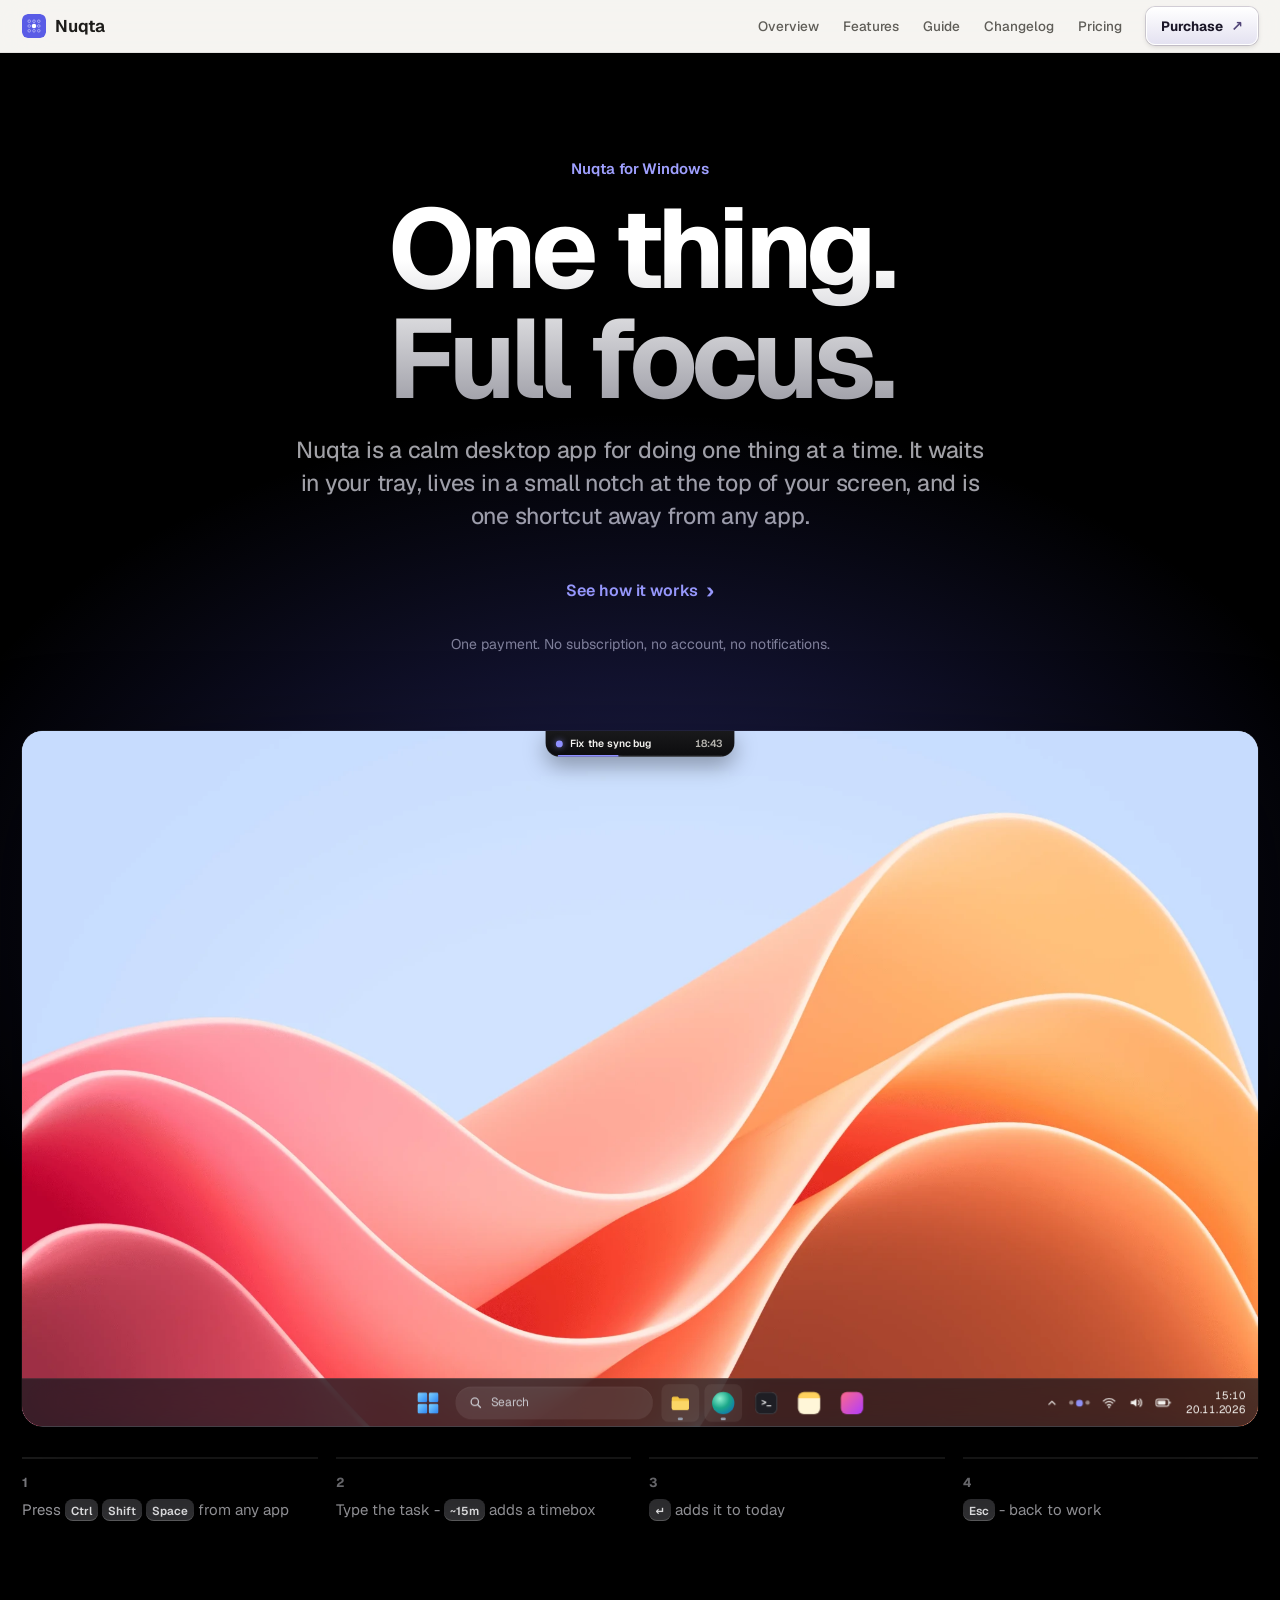
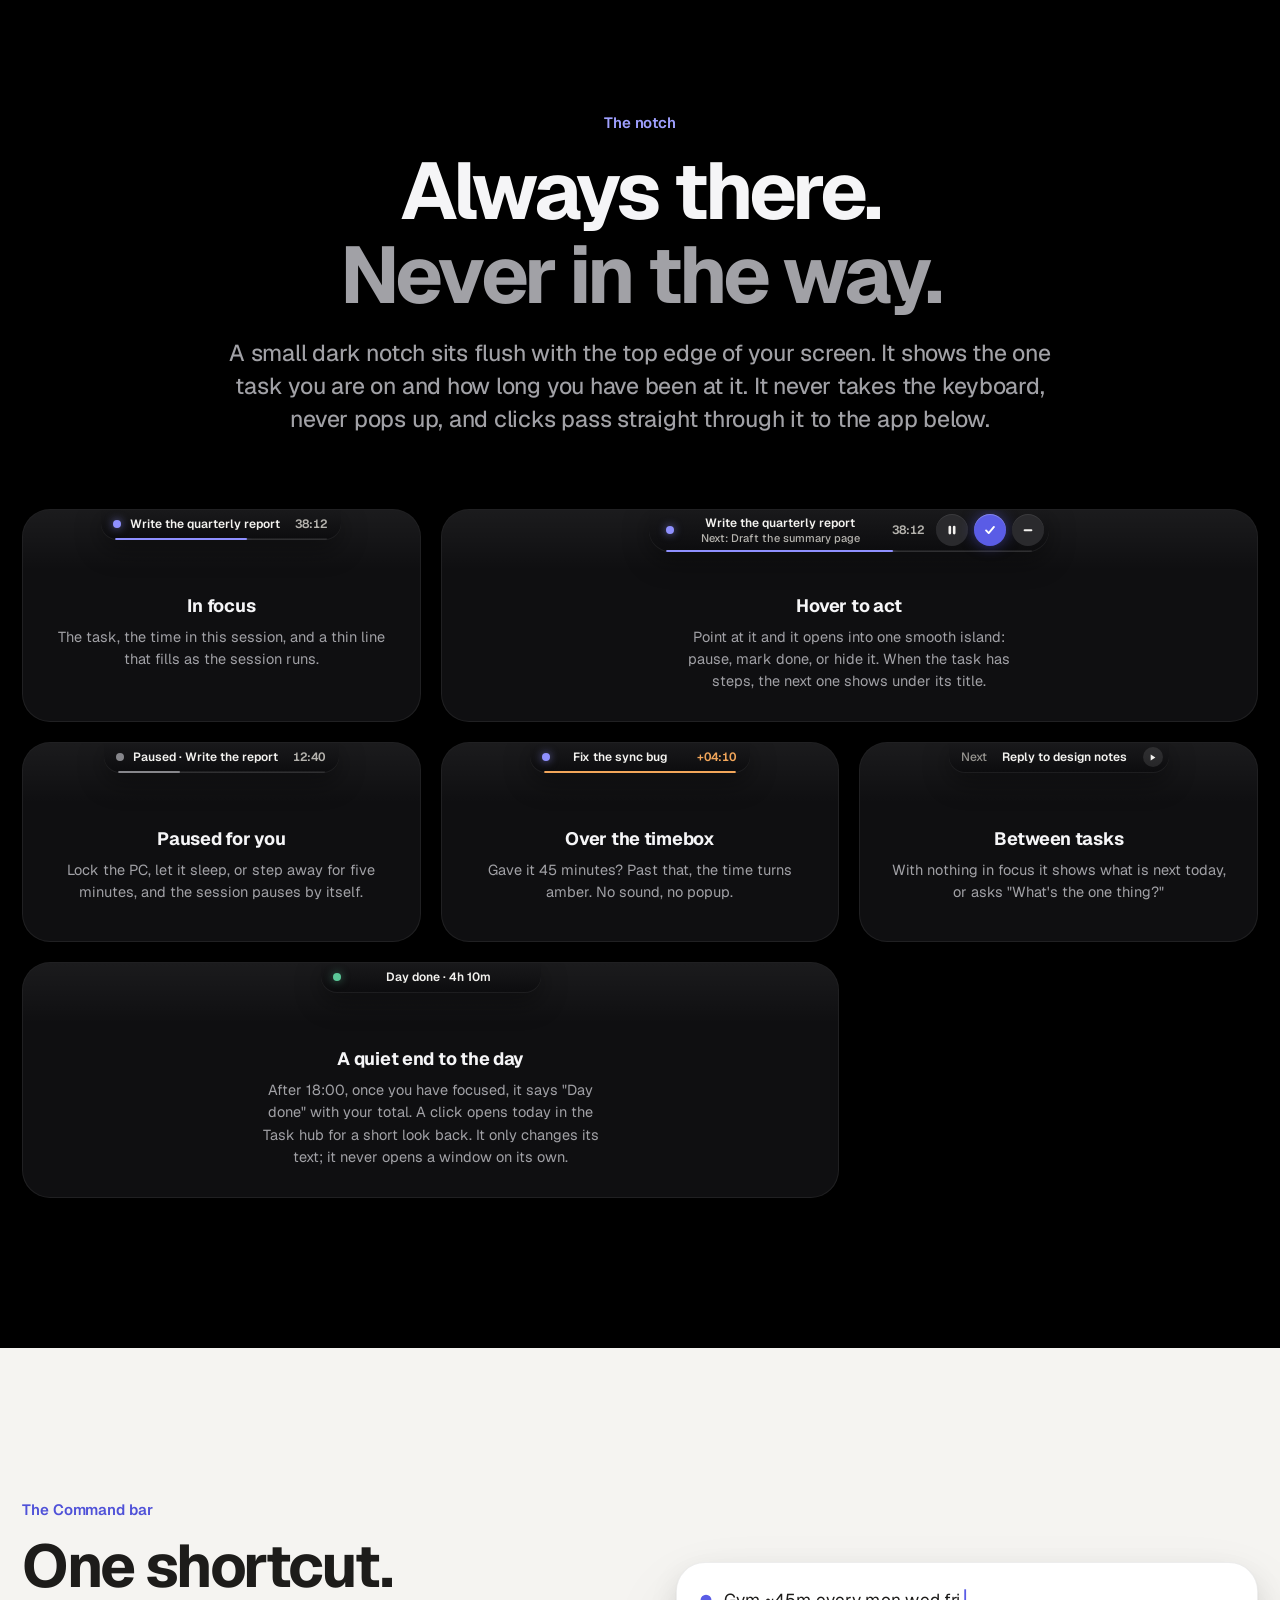
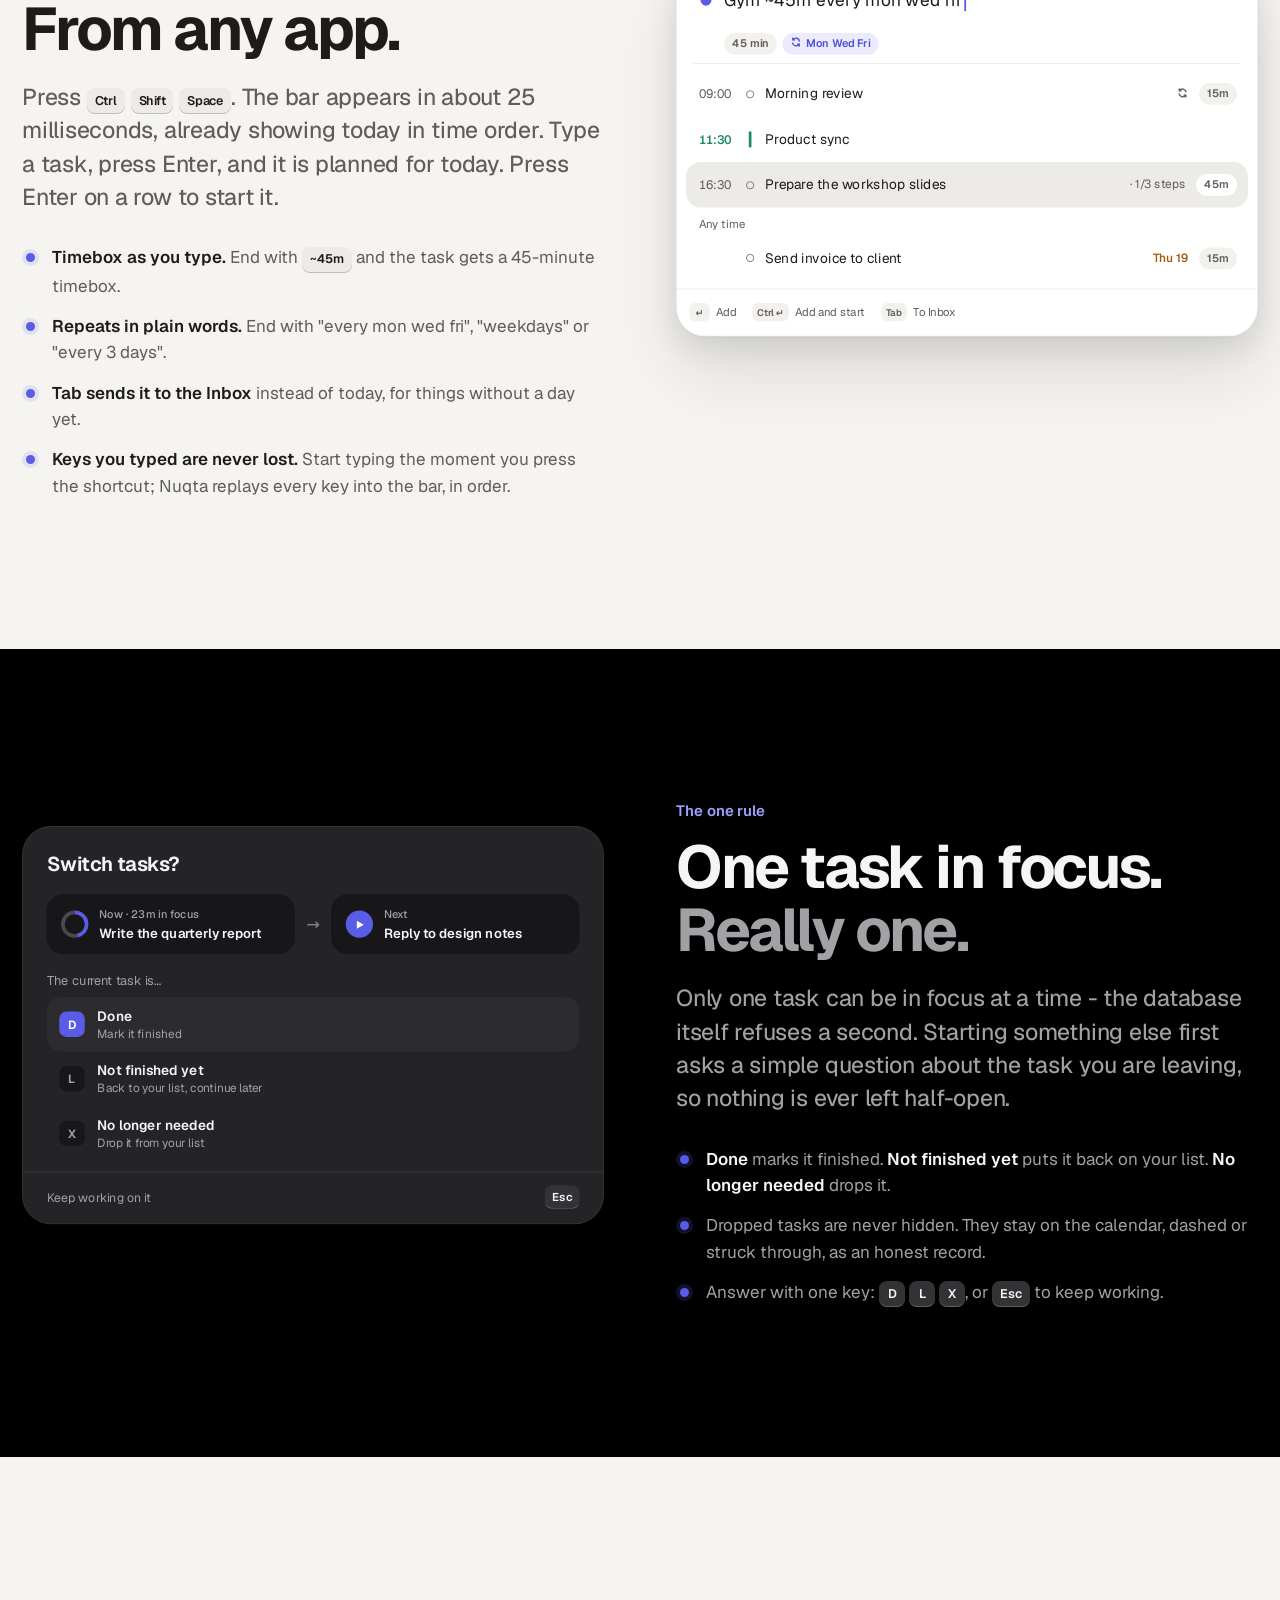
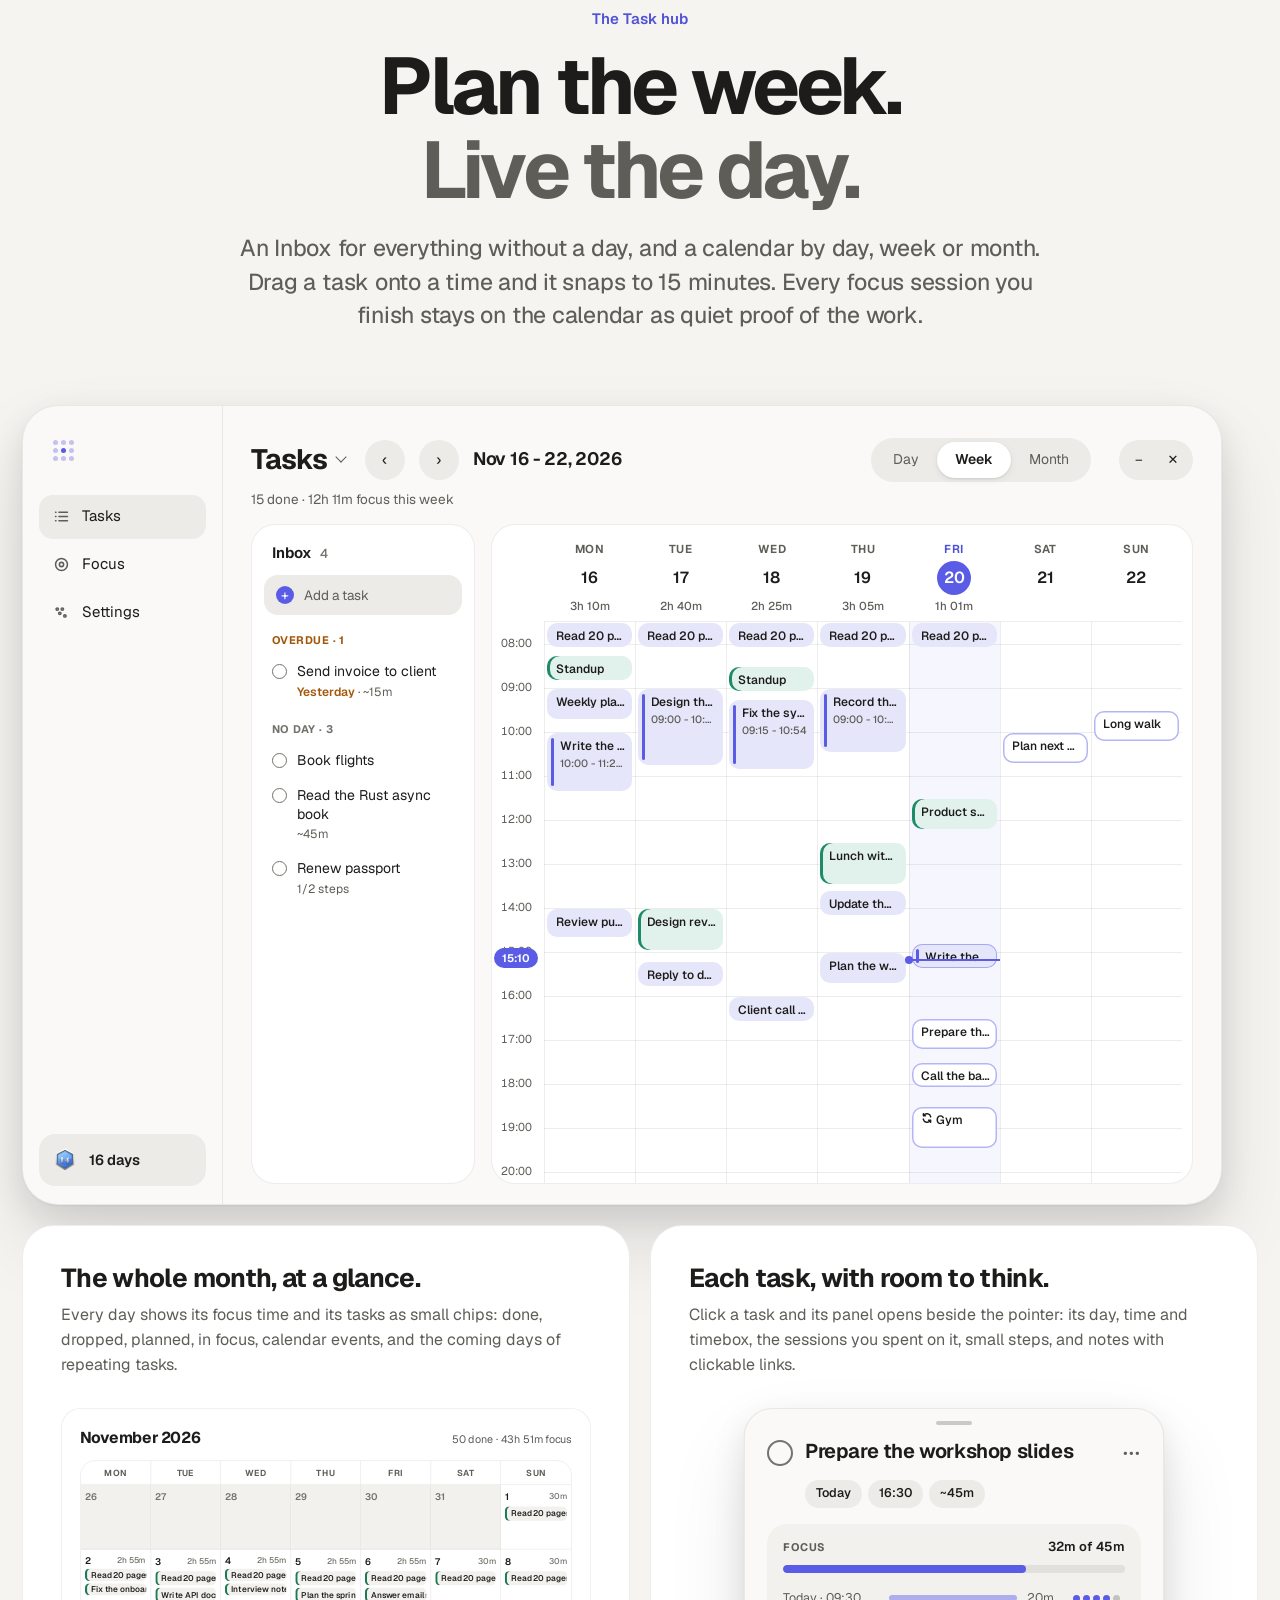
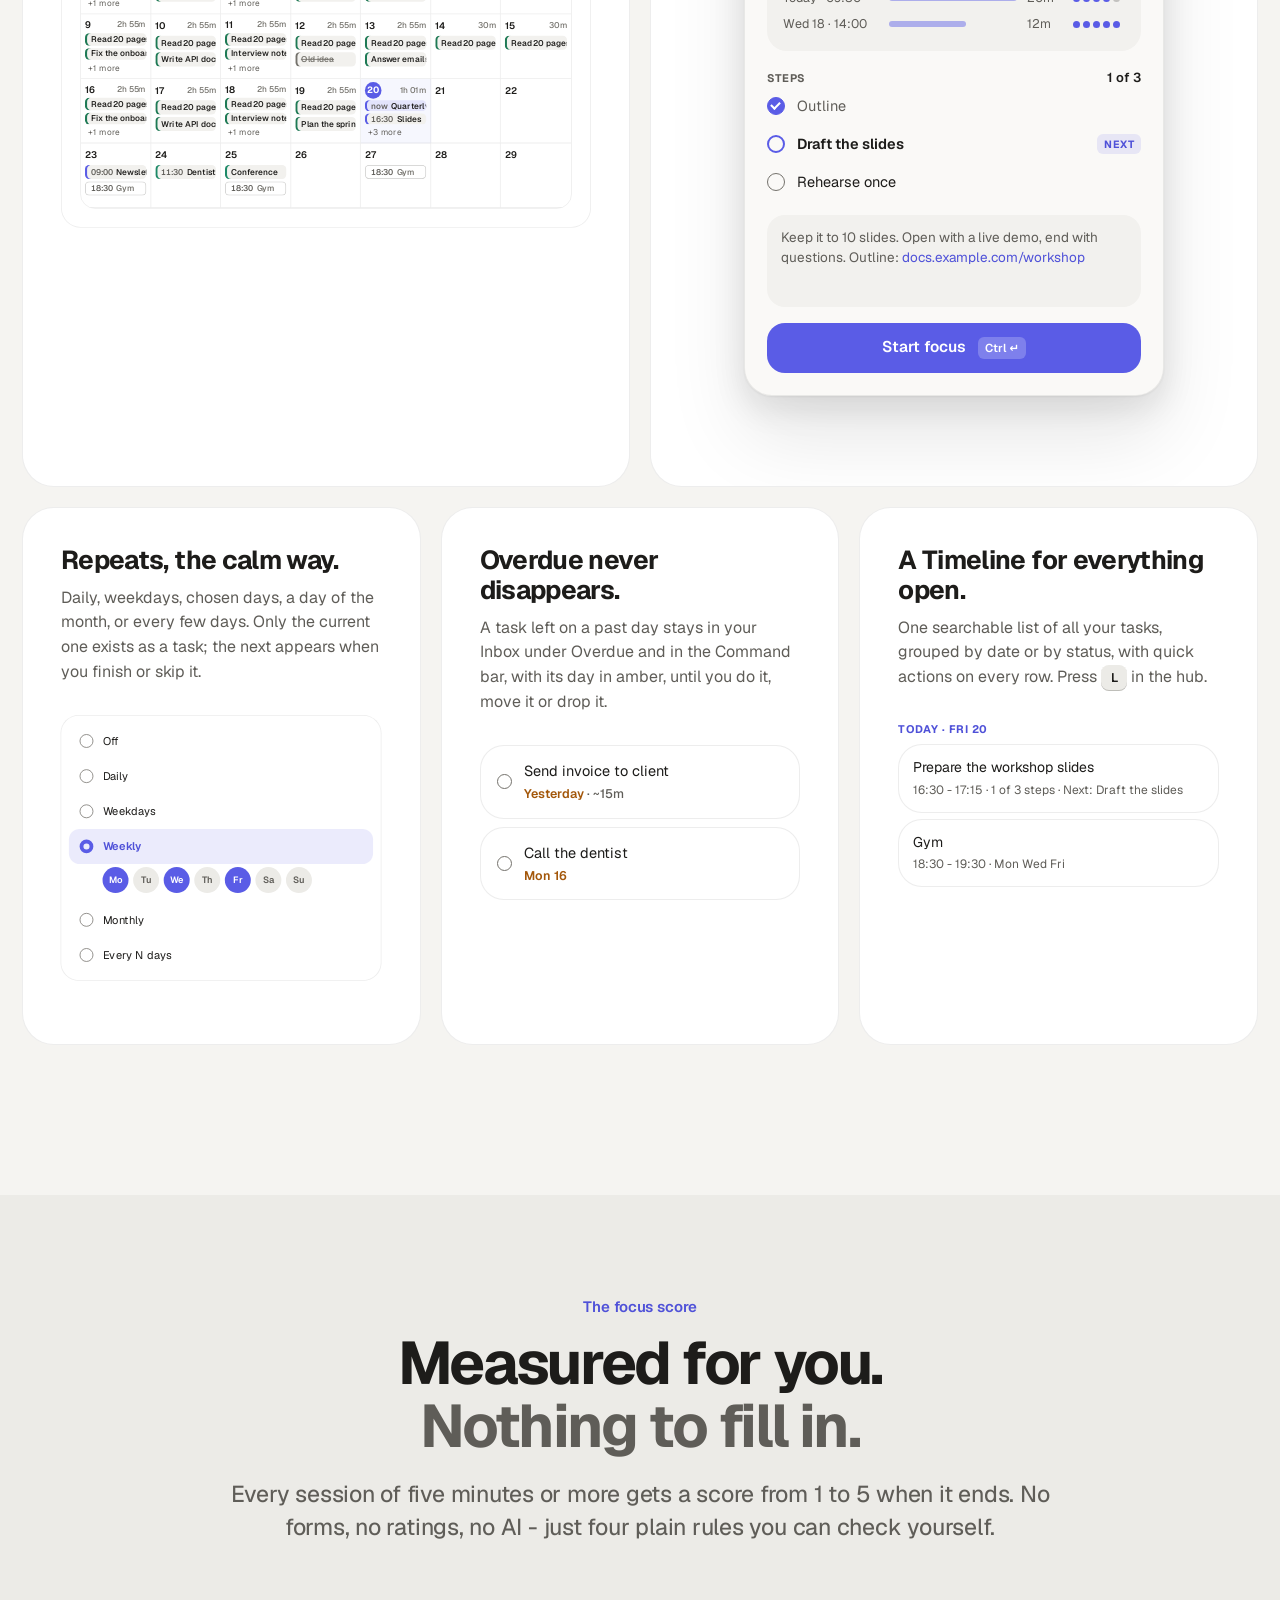
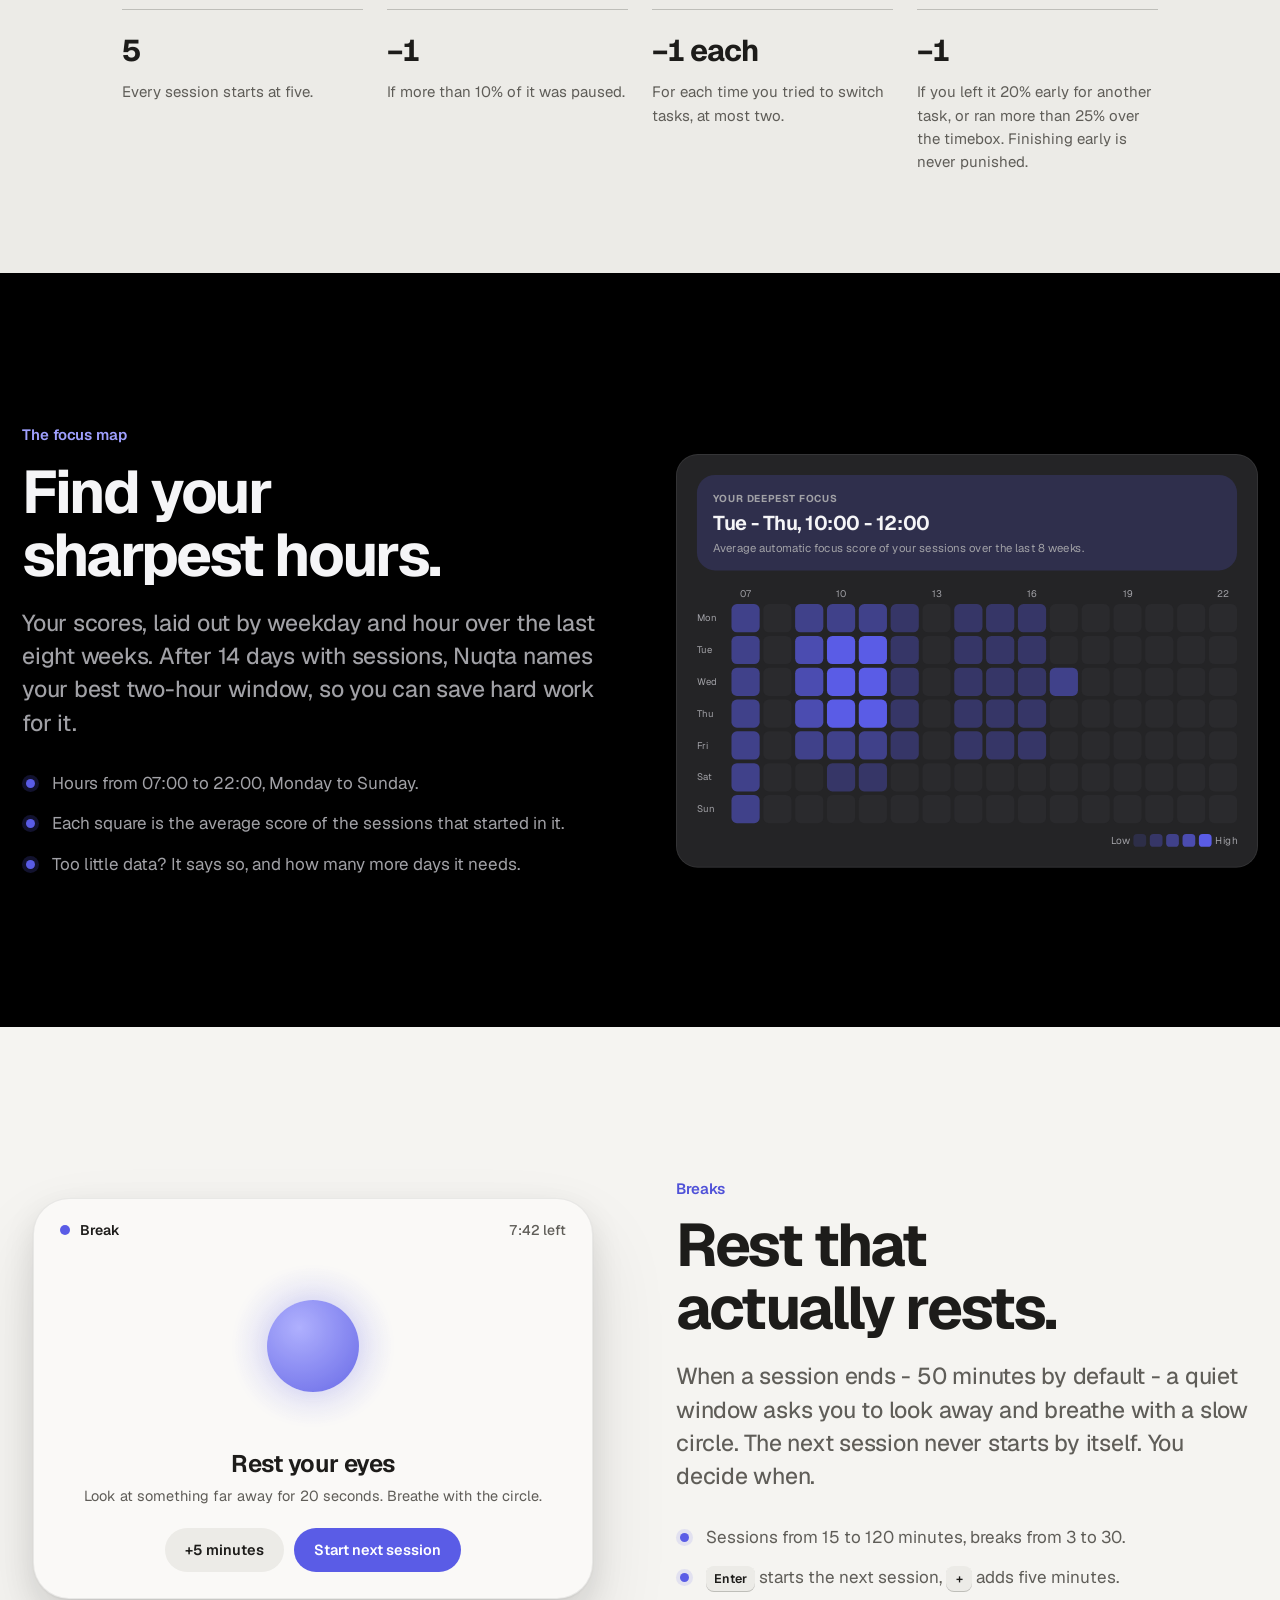
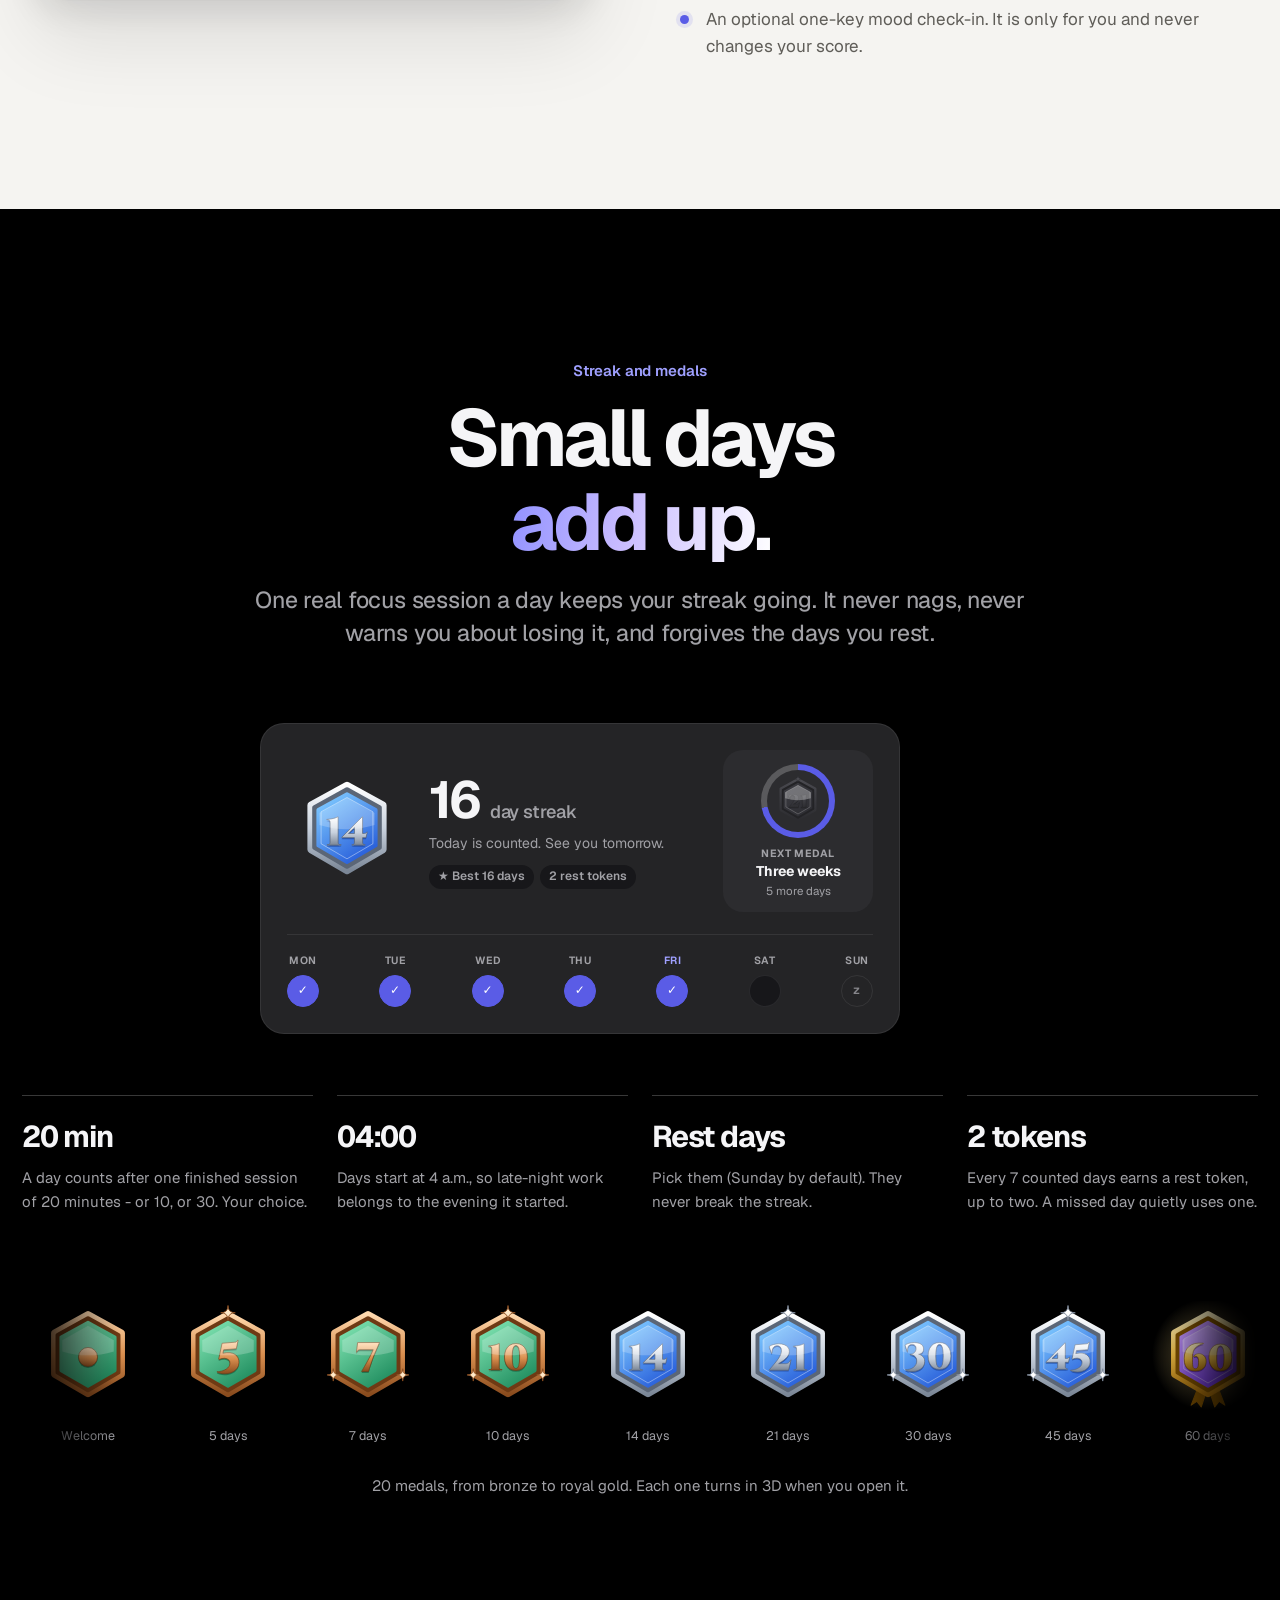
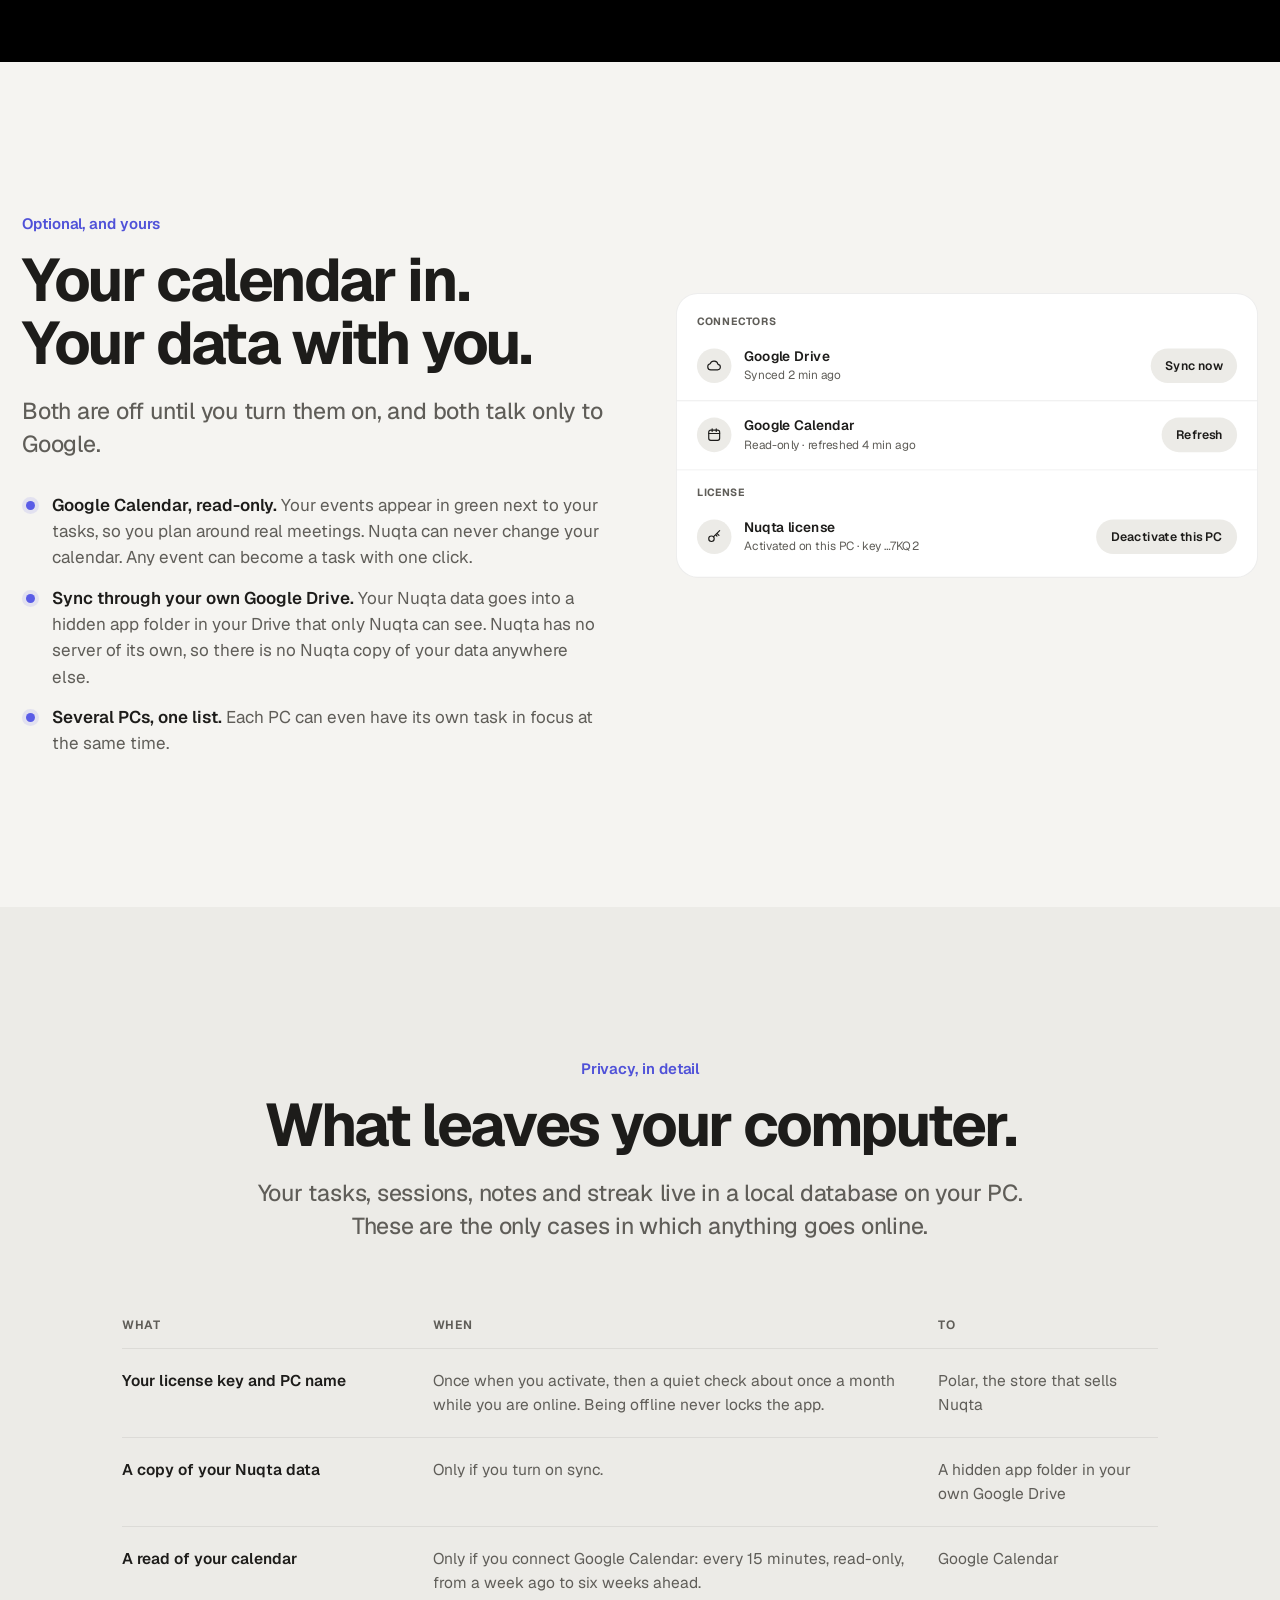
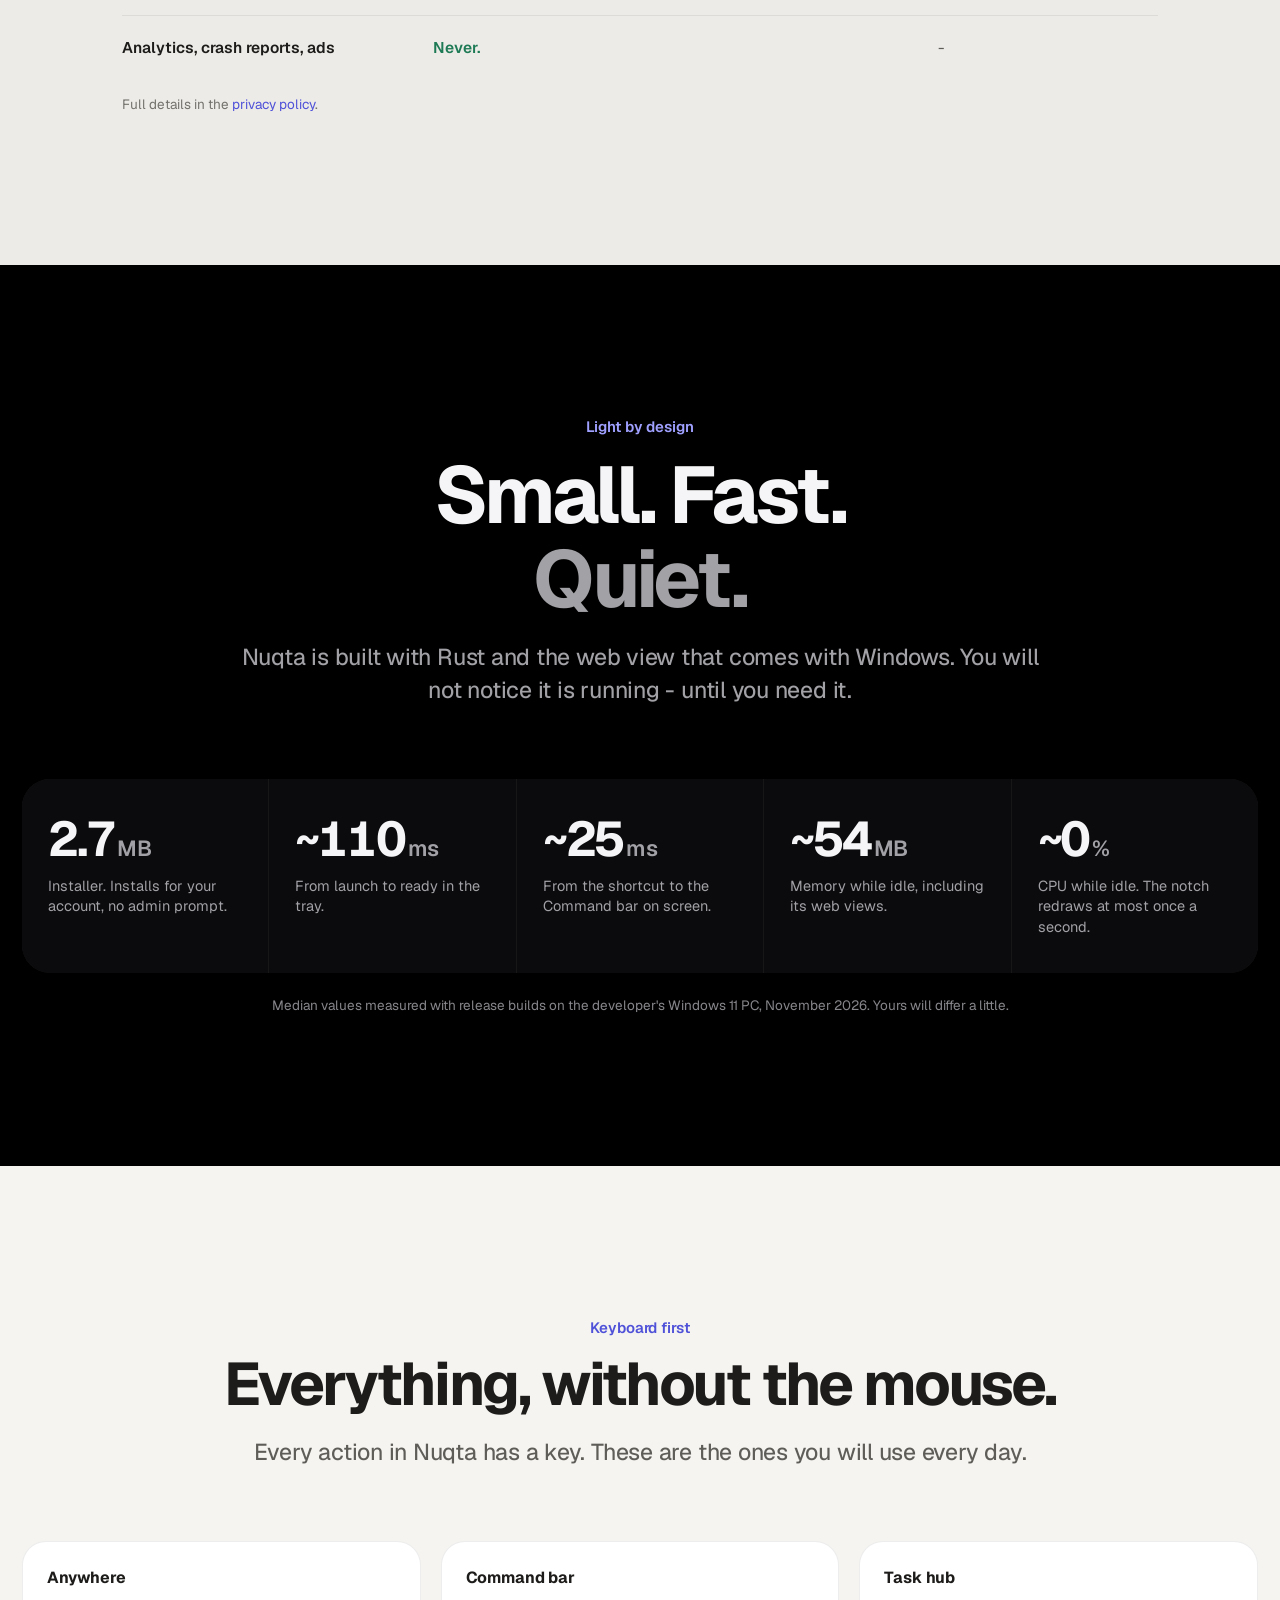
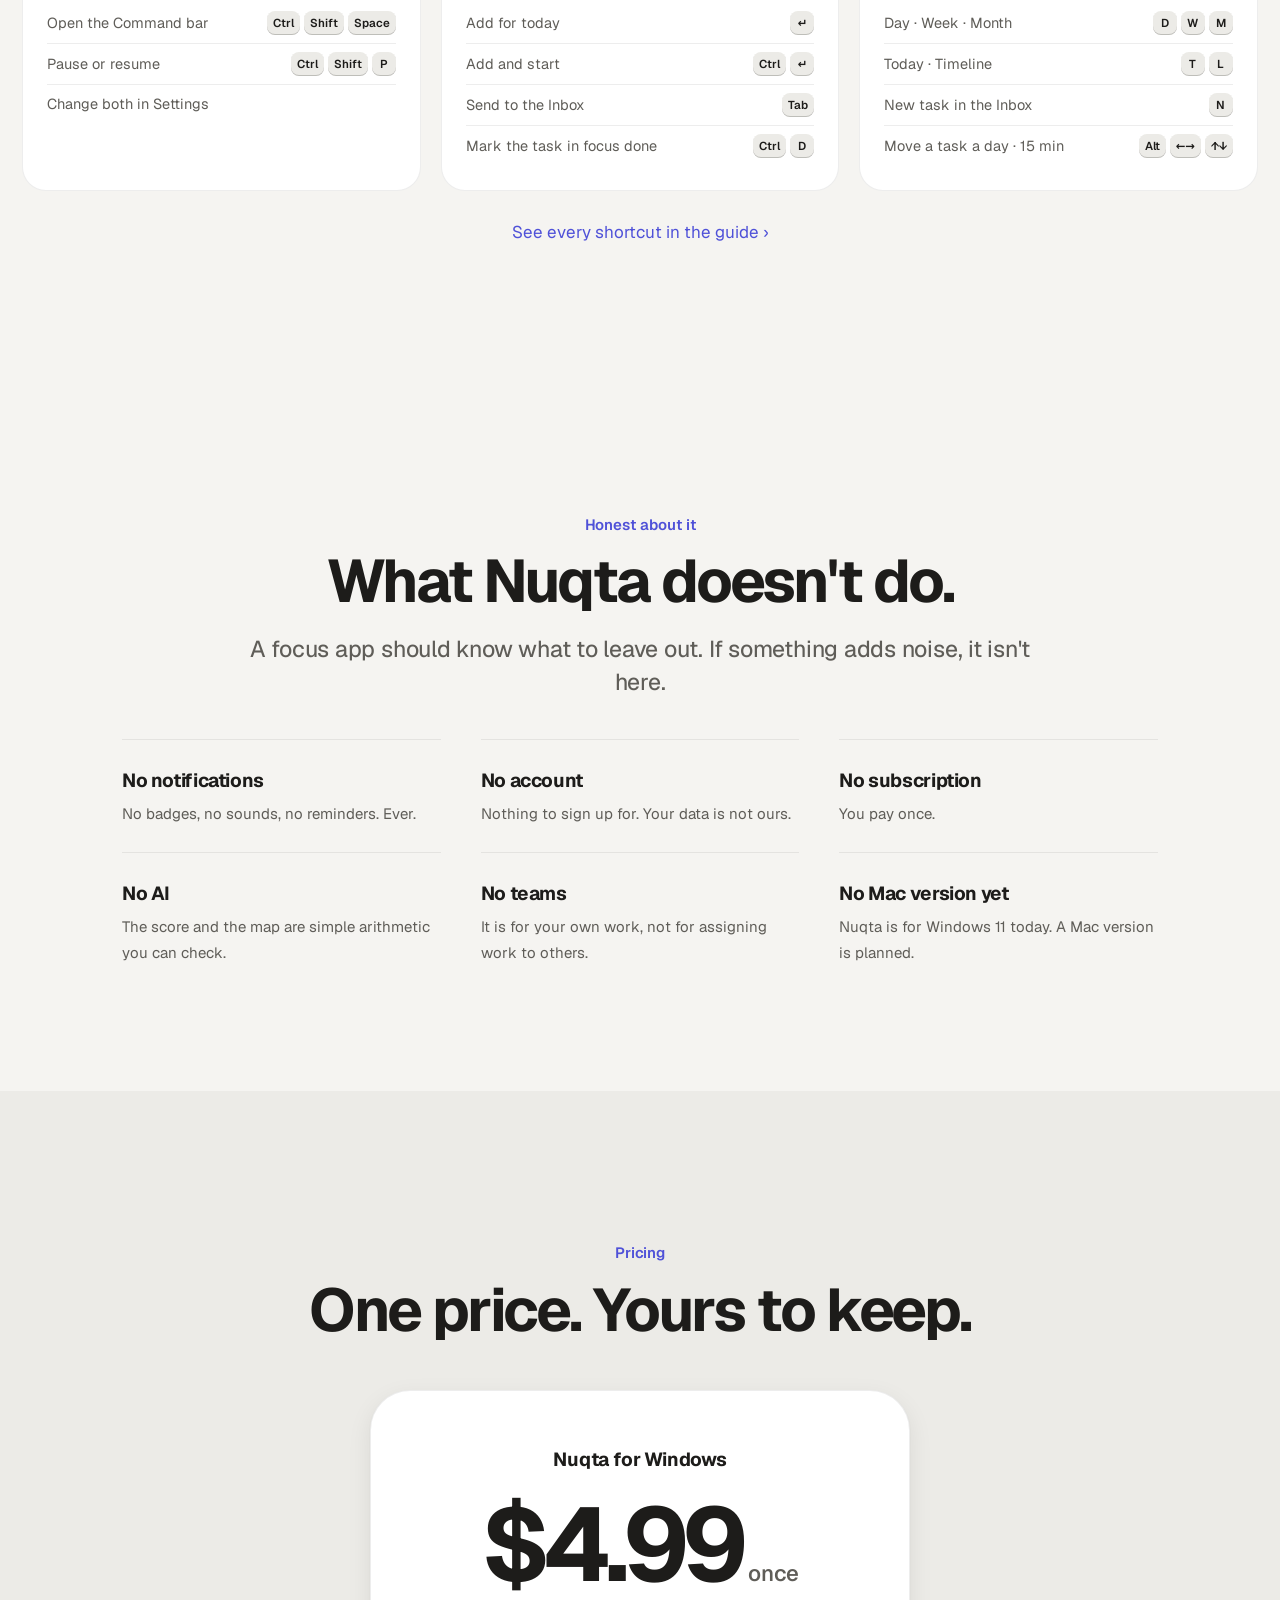
==== commit 34135f2f: "Connect Nuqta purchase buttons to Polar" ====
--- a/index.html
+++ b/index.html
@@ -12,7 +12,7 @@
   <meta name="theme-color" content="#000000">
   <link rel="icon" href="icon.svg" type="image/svg+xml">
   <link rel="preload" href="fonts/geist-latin.woff2" as="font" type="font/woff2" crossorigin>
-  <link rel="stylesheet" href="style.css?v=6">
+  <link rel="stylesheet" href="style.css?v=7">
 </head>
 <body>
 
@@ -25,8 +25,7 @@
       <a class="hide-sm" href="guide.html">Guide</a>
       <a class="hide-sm" href="changelog.html">Changelog</a>
       <a href="#pricing">Pricing</a>
-      <!-- TODO: the Polar checkout link once the product exists. -->
-      <a class="nav-buy" href="#pricing">Buy</a>
+      <a class="nav-buy" href="https://buy.polar.sh/polar_cl_n5zw4waBRvlHAFTUboq6AXlqnlReFxfe9YLOI2bd5Yn">Purchase <span aria-hidden="true">↗</span></a>
     </nav>
   </div>
 </header>
@@ -41,8 +40,6 @@
     <h1 class="h-hero grad">One thing.<br>Full focus.</h1>
     <p class="lead center" style="max-width:30em;margin-left:auto;margin-right:auto">Nuqta is a calm desktop app for doing one thing at a time. It waits in your tray, lives in a small notch at the top of your screen, and is one shortcut away from any app.</p>
     <div class="ctas">
-      <!-- TODO: the Polar checkout link once the product exists. -->
-      <a class="btn" href="#pricing">Buy Nuqta - $4.99</a>
       <a class="btn ghost" href="#notch">See how it works</a>
     </div>
     <p class="meaning">One payment. No subscription, no account, no notifications.</p>
@@ -582,8 +579,7 @@
         <li>No subscription, no account, no ads</li>
         <li>Your data stays on your computer</li>
       </ul>
-      <!-- TODO: the Polar checkout link (buy.polar.sh/...) once the product exists. -->
-      <a class="btn" href="#pricing">Buy Nuqta</a>
+      <a class="btn" href="https://buy.polar.sh/polar_cl_n5zw4waBRvlHAFTUboq6AXlqnlReFxfe9YLOI2bd5Yn">Buy Nuqta</a>
       <p class="fine">Secure checkout by Polar. The installer and your license key arrive by email.</p>
       <div class="sys"><span>Windows 11 · 64-bit</span><span>2.7 MB</span><span>Works offline</span></div>
     </div>
@@ -617,7 +613,7 @@
     <img class="icon" src="icon.svg" alt="" width="96" height="96">
     <h2 class="h-xl grad">Do one thing at a time.<br>And finish it.</h2>
     <div class="ctas">
-      <a class="btn" href="#pricing">Buy Nuqta - $4.99</a>
+      <a class="btn" href="https://buy.polar.sh/polar_cl_n5zw4waBRvlHAFTUboq6AXlqnlReFxfe9YLOI2bd5Yn">Buy Nuqta - $4.99</a>
       <a class="btn ghost" href="guide.html">Read the guide</a>
     </div>
   </div>
--- a/style.css
+++ b/style.css
@@ -146,8 +146,31 @@
 .nav-links { display: flex; align-items: center; gap: 24px; margin-left: auto; }
 .nav-links a { color: var(--text-2); font-size: 13.5px; font-weight: 500; }
 .nav-links a:hover { color: var(--text); text-decoration: none; }
-.nav-links a.nav-buy { font-size: 13px; font-weight: 600; padding: 6px 14px; border-radius: 999px; background: var(--accent); color: var(--on-accent); }
-.nav-links a.nav-buy:hover { filter: brightness(1.08); color: var(--on-accent); }
+.nav-links a.nav-buy {
+  display: inline-flex;
+  align-items: center;
+  gap: 8px;
+  min-height: 38px;
+  padding: 0 14px;
+  border: 1px solid #fff;
+  border-radius: 9px;
+  background: linear-gradient(180deg, #fff, #e4e2f1);
+  box-shadow: 0 2px 5px #0002, 0 0 0 1px #847ba049;
+  color: #1b1728;
+  font-weight: 700;
+  white-space: nowrap;
+  transition: box-shadow .18s ease, background .18s ease;
+}
+.nav-buy span { color: #514578; font-size: 14px; line-height: 1; }
+.nav-links a.nav-buy:hover {
+  background: #fff;
+  box-shadow: 0 3px 10px #0003, 0 0 0 1px #847ba075;
+  color: #1b1728;
+}
+.nav-links a.nav-buy:focus-visible {
+  outline: 2px solid var(--accent-text);
+  outline-offset: 3px;
+}
 
 /* ---------------------------------------------------------------- type */
 .eyebrow { font-size: 15px; font-weight: 600; color: var(--accent-text); margin: 0 0 14px; letter-spacing: -0.005em; }
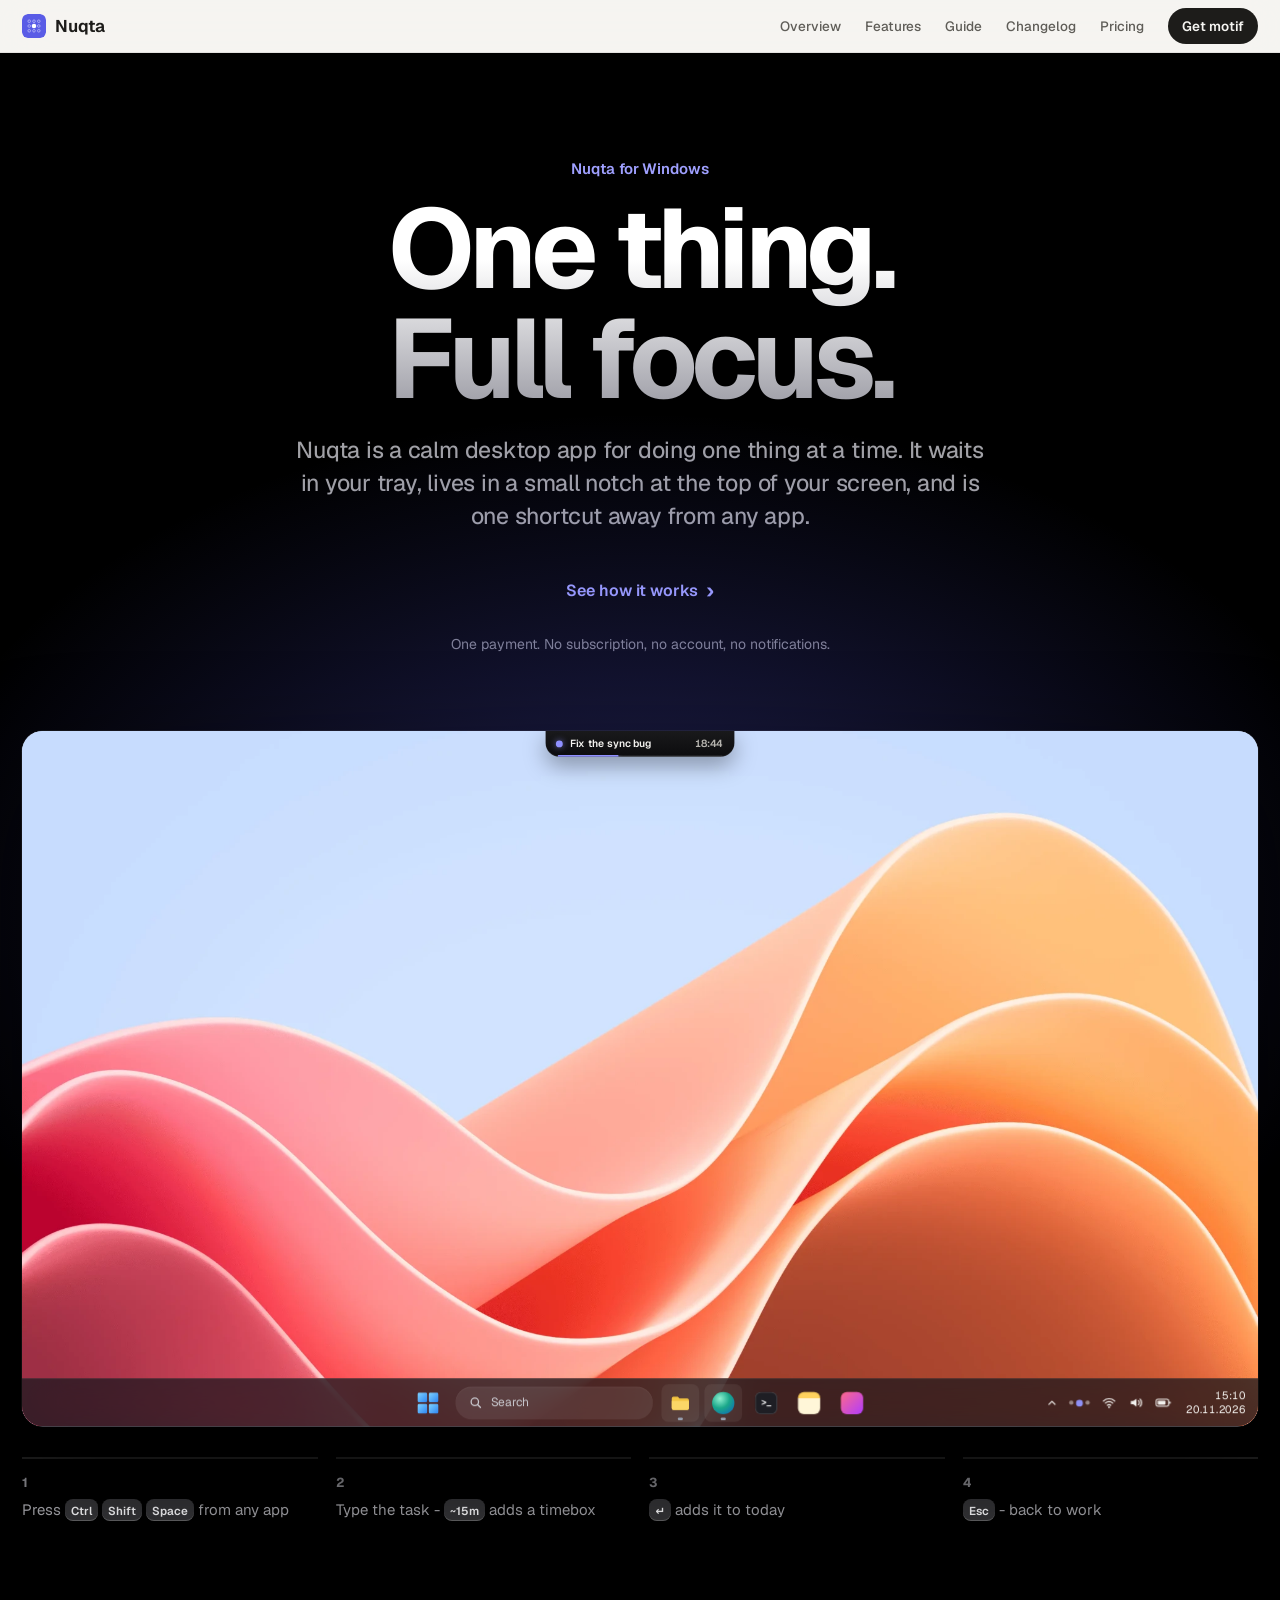
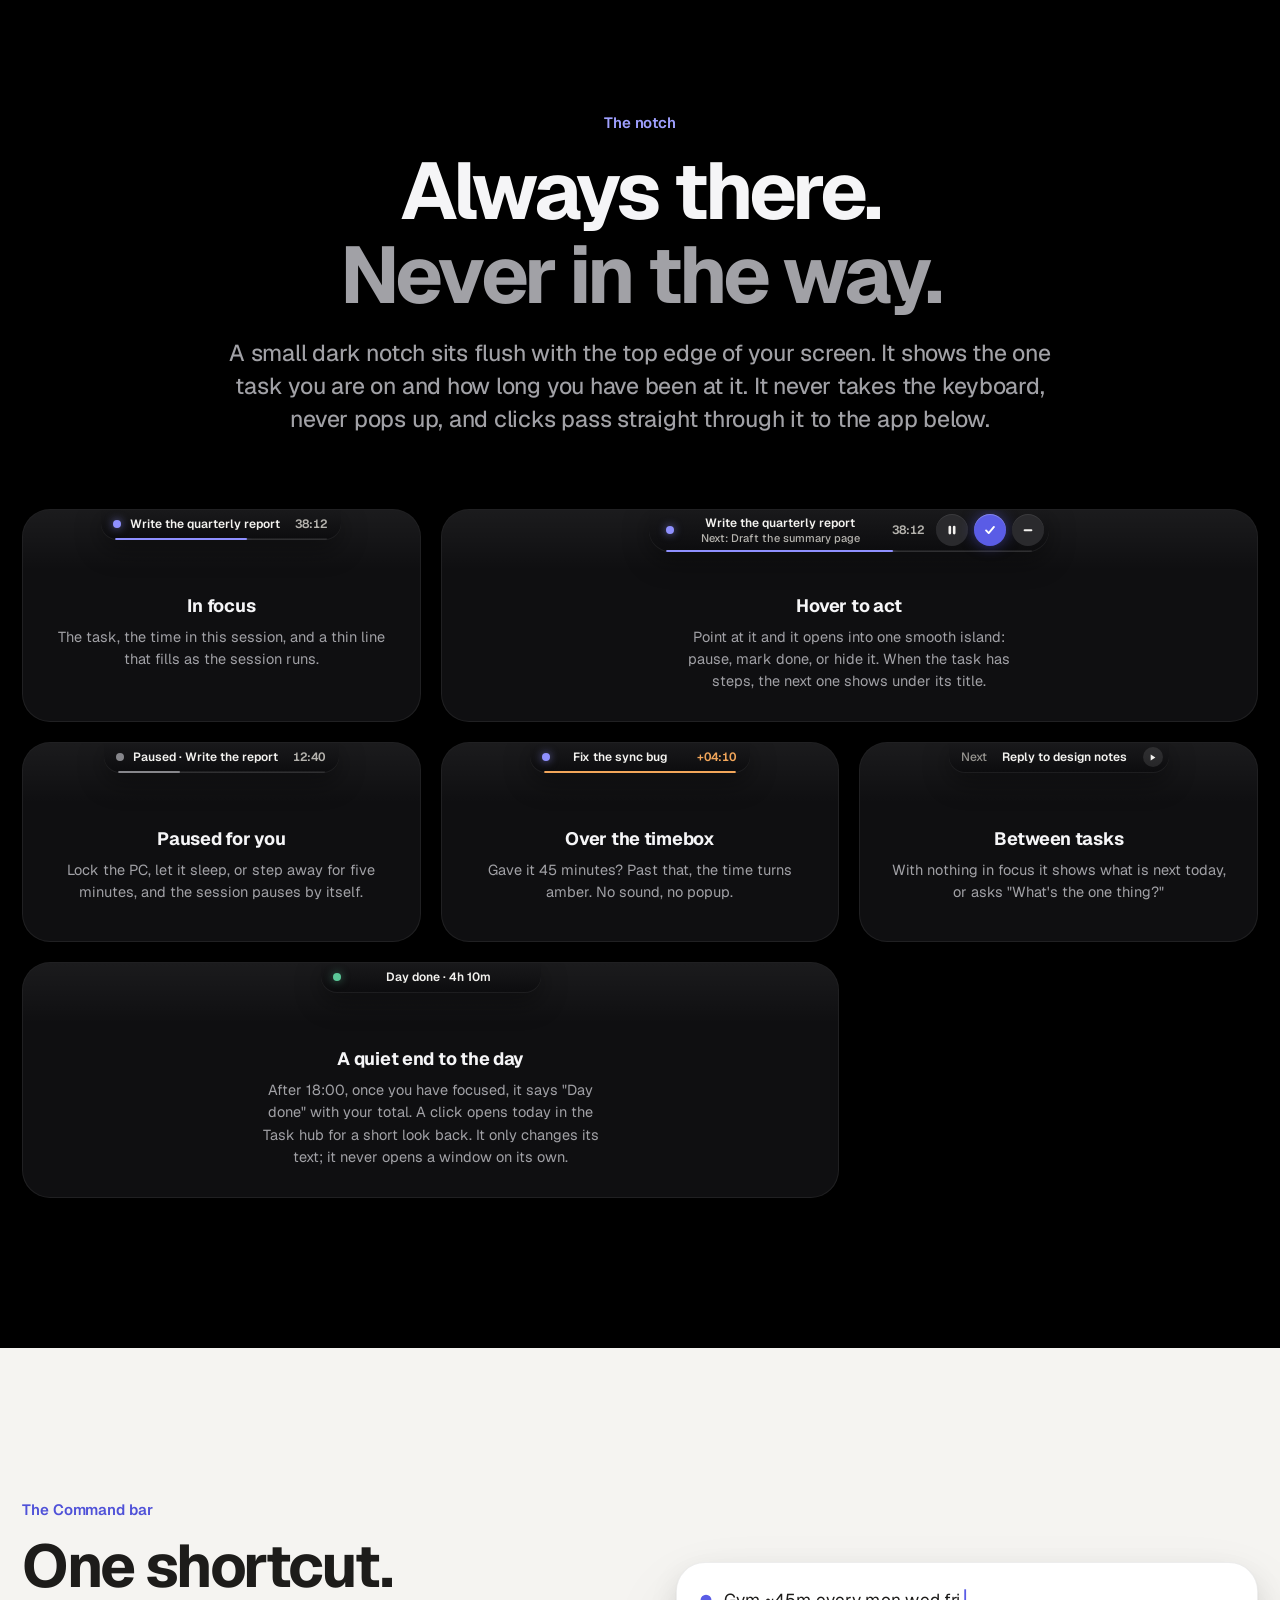
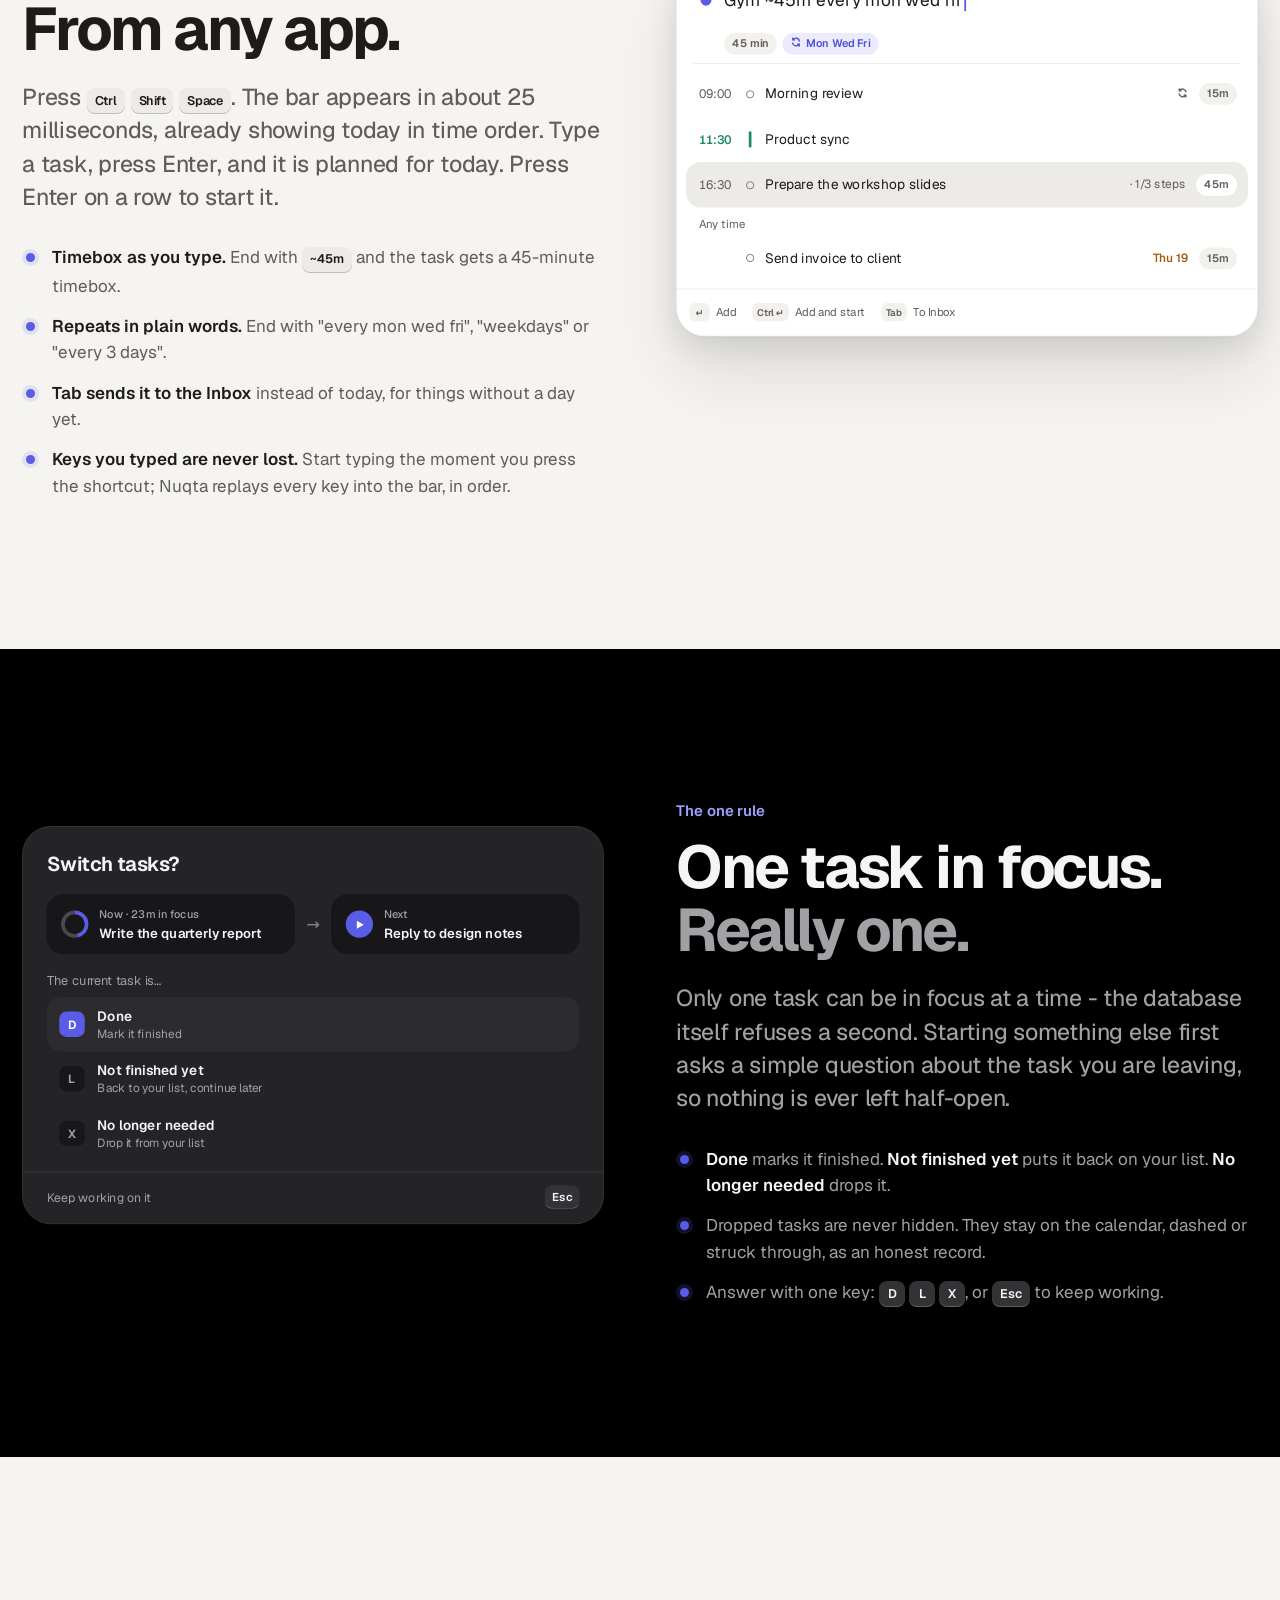
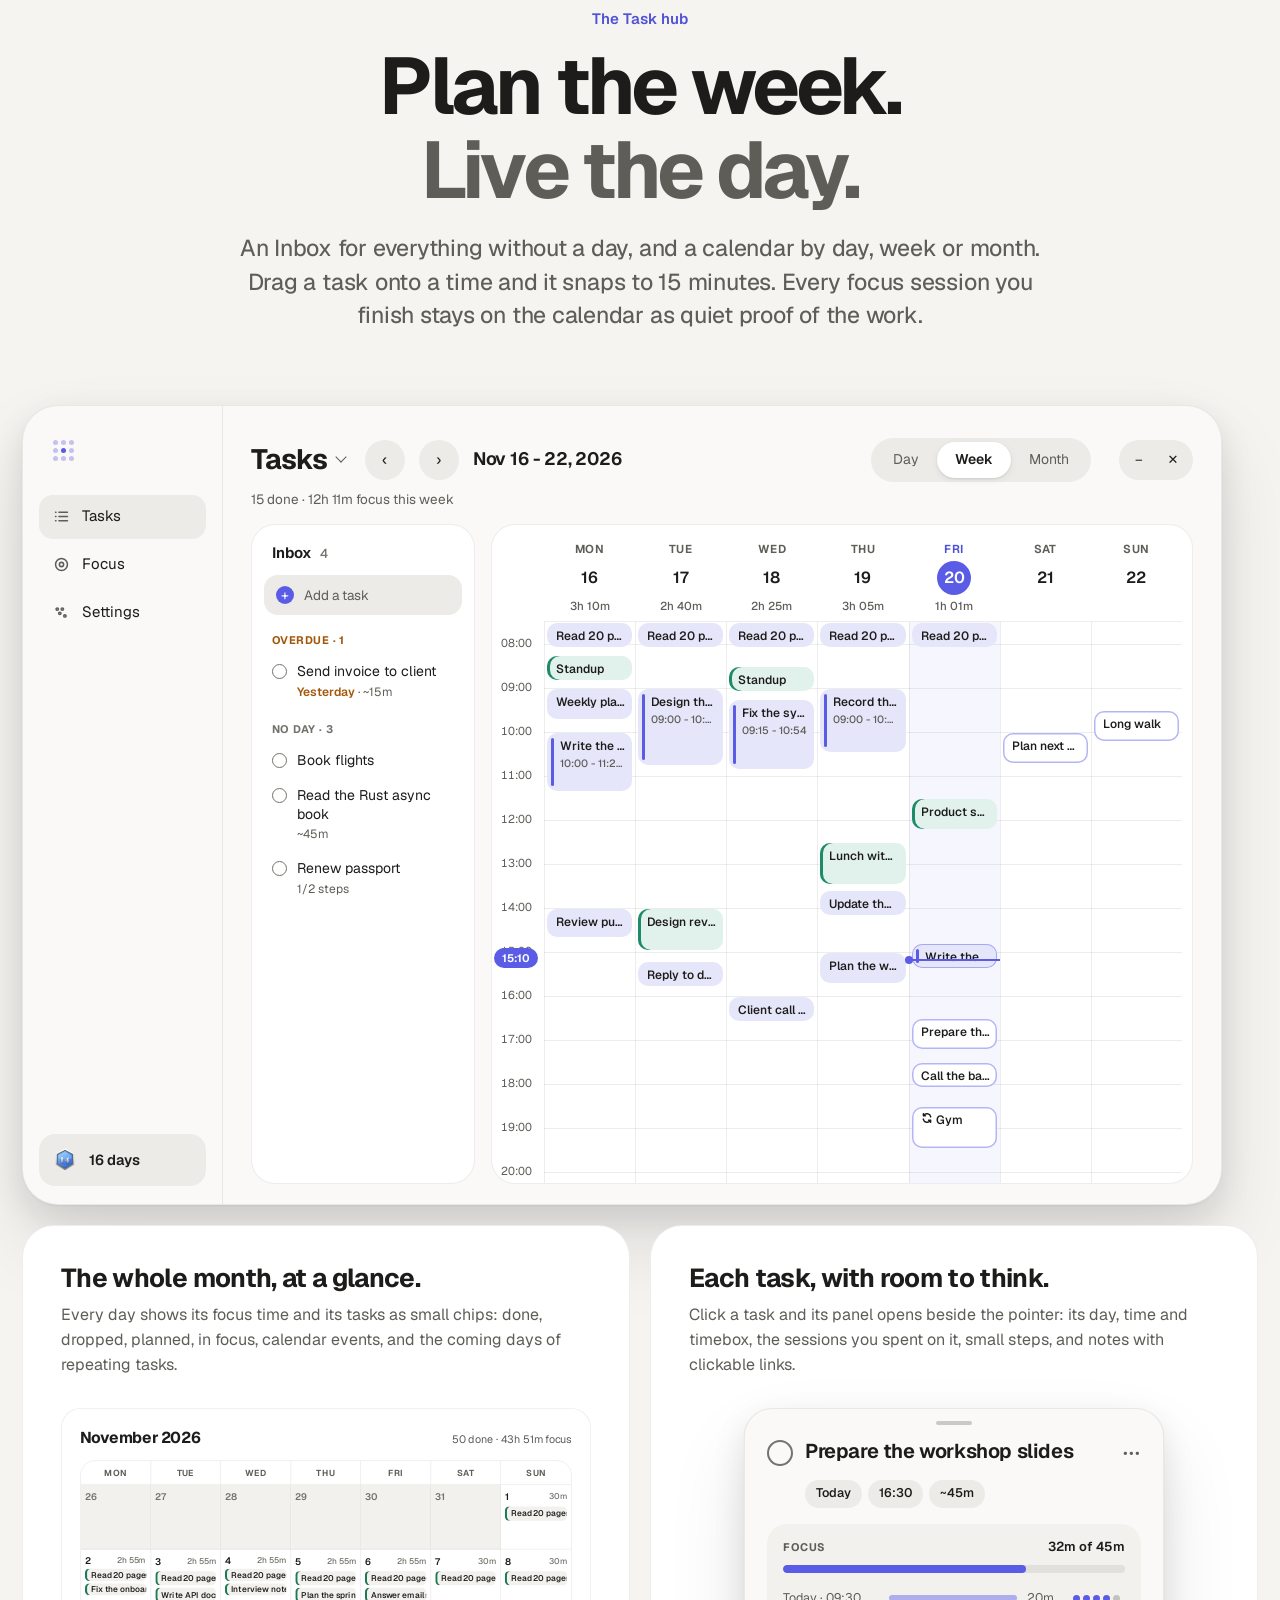
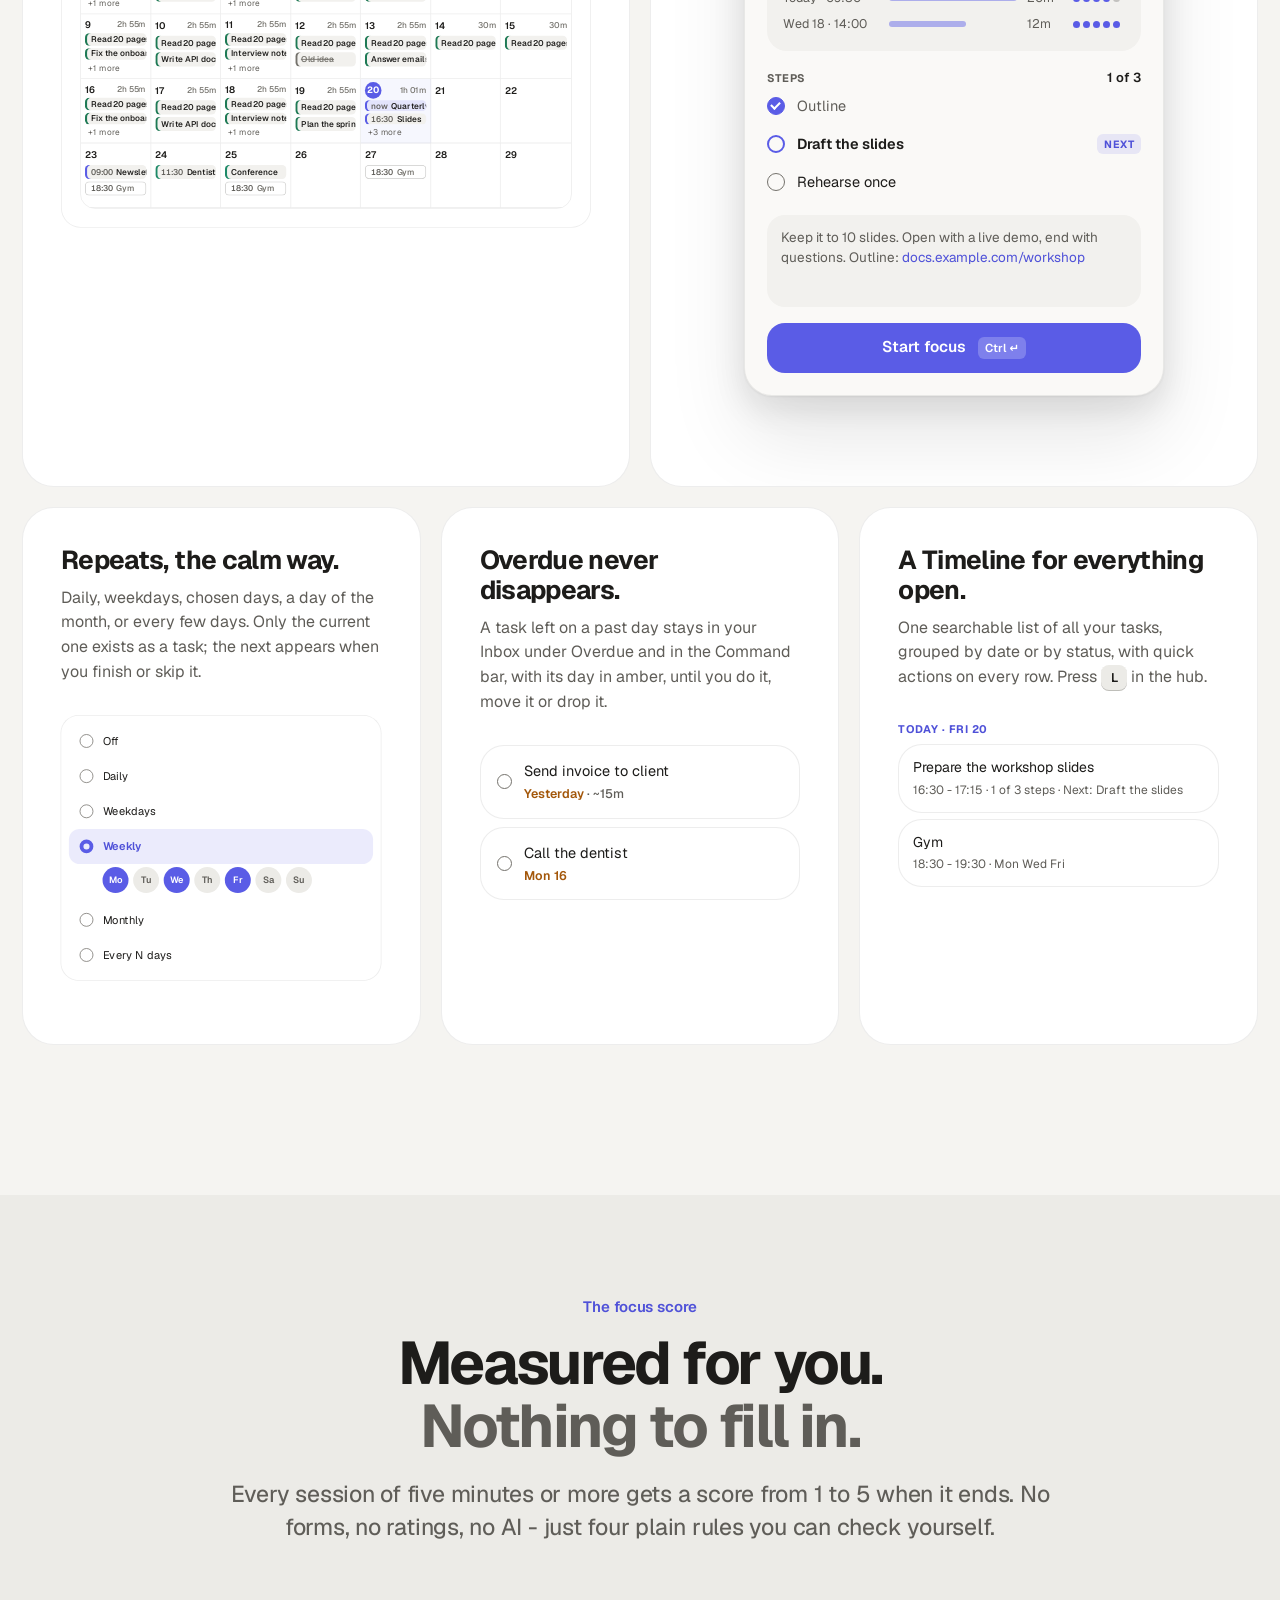
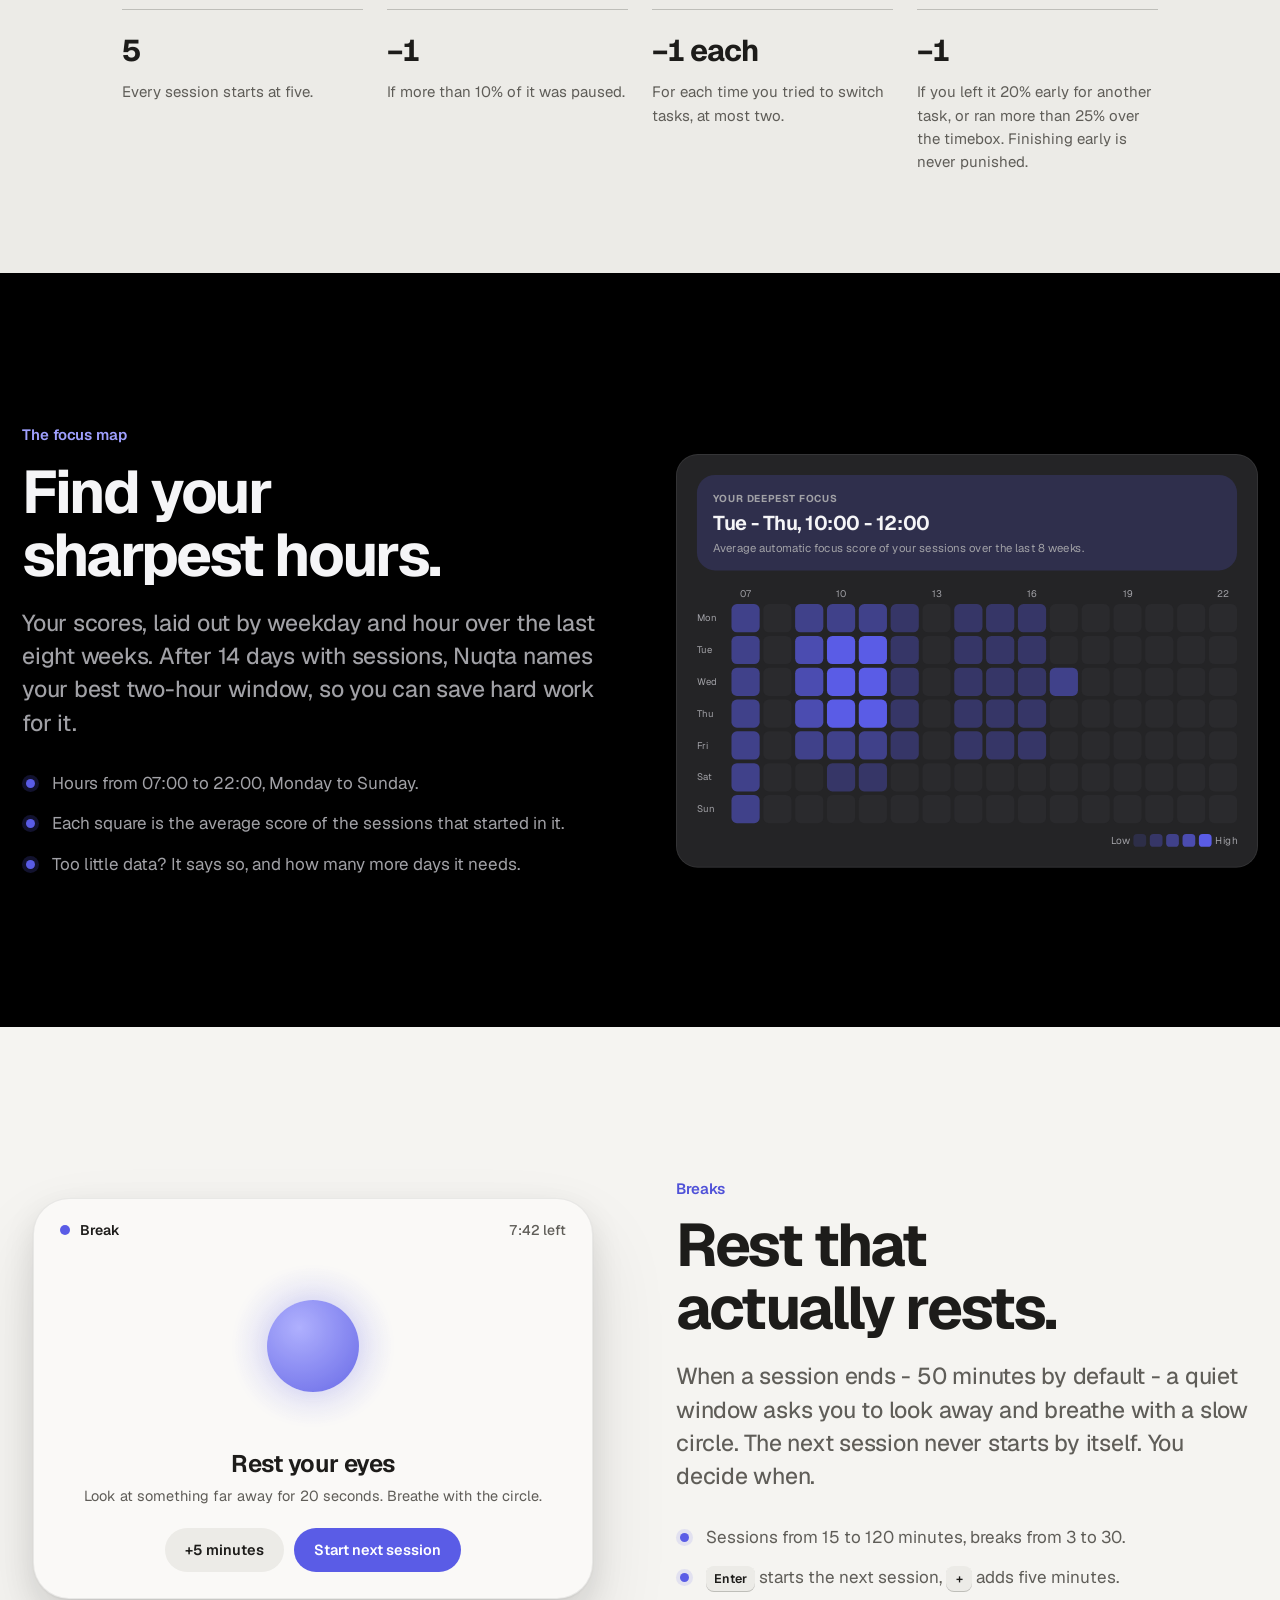
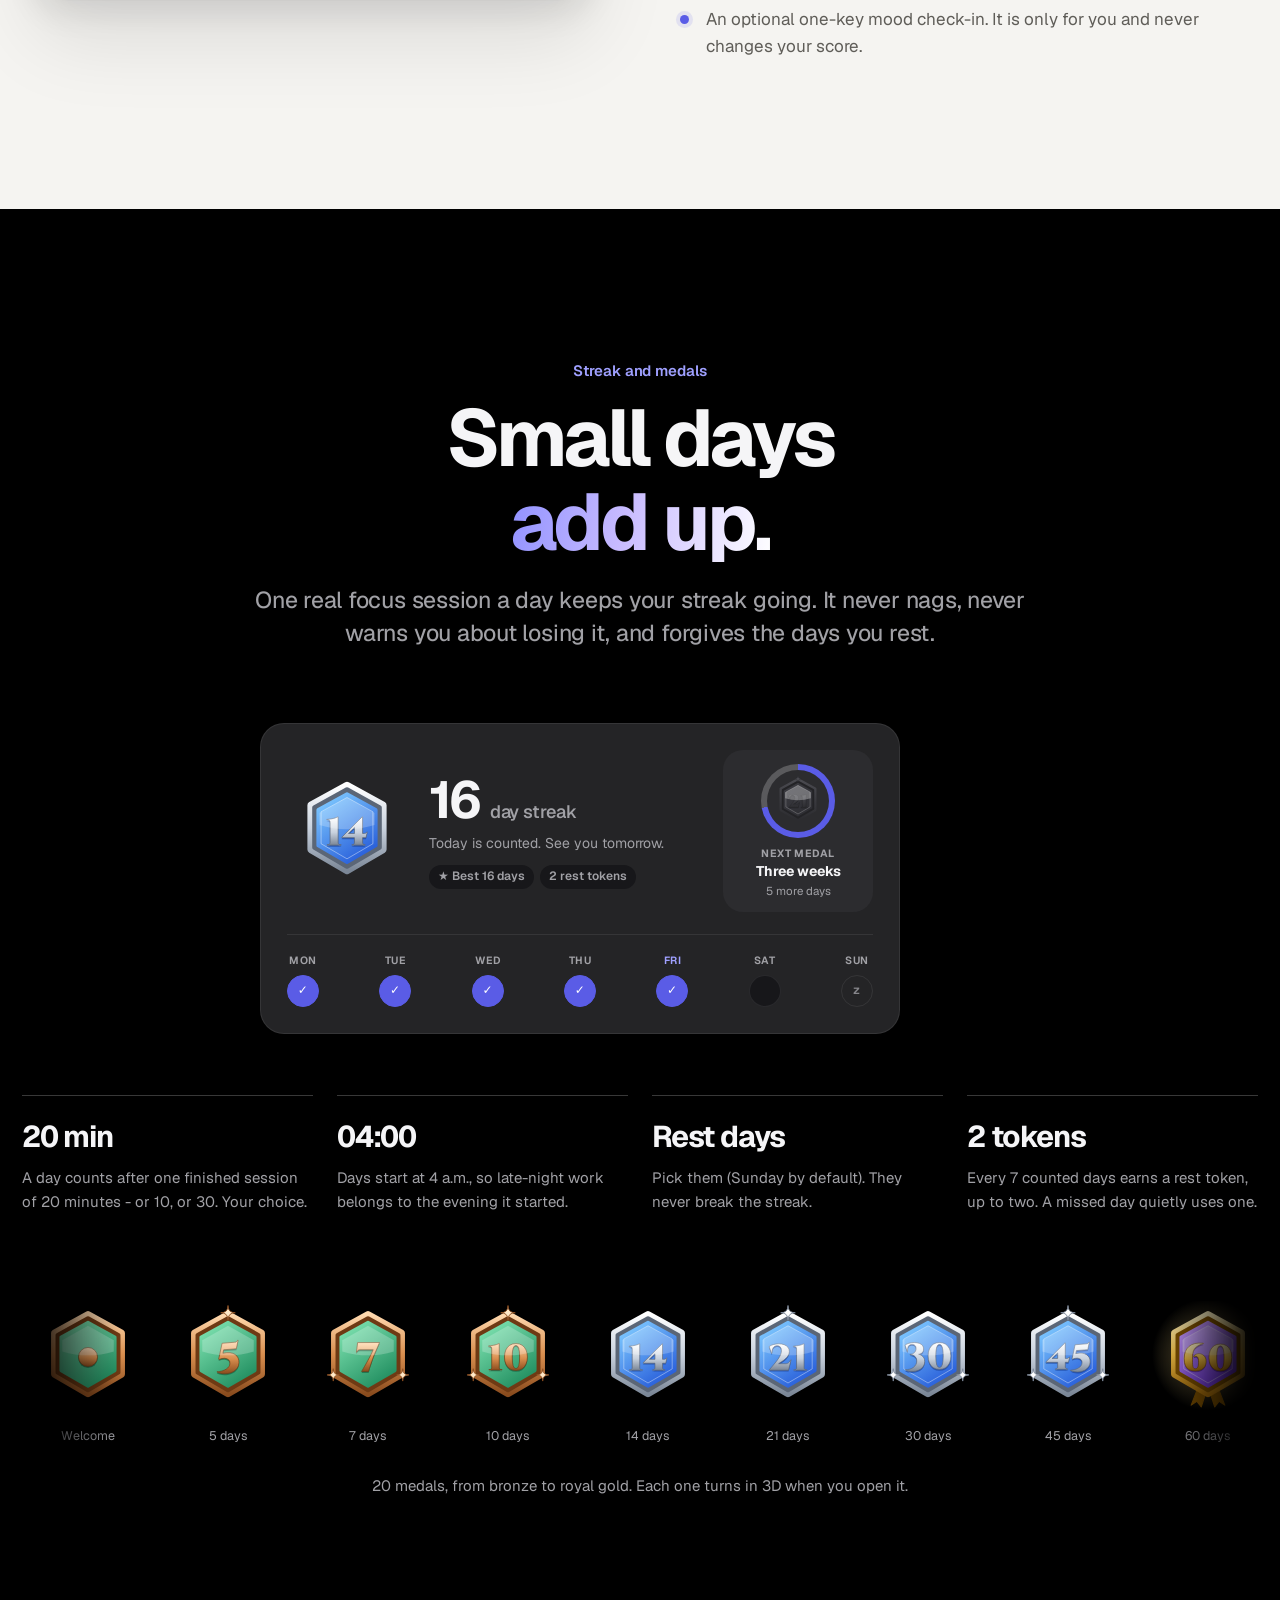
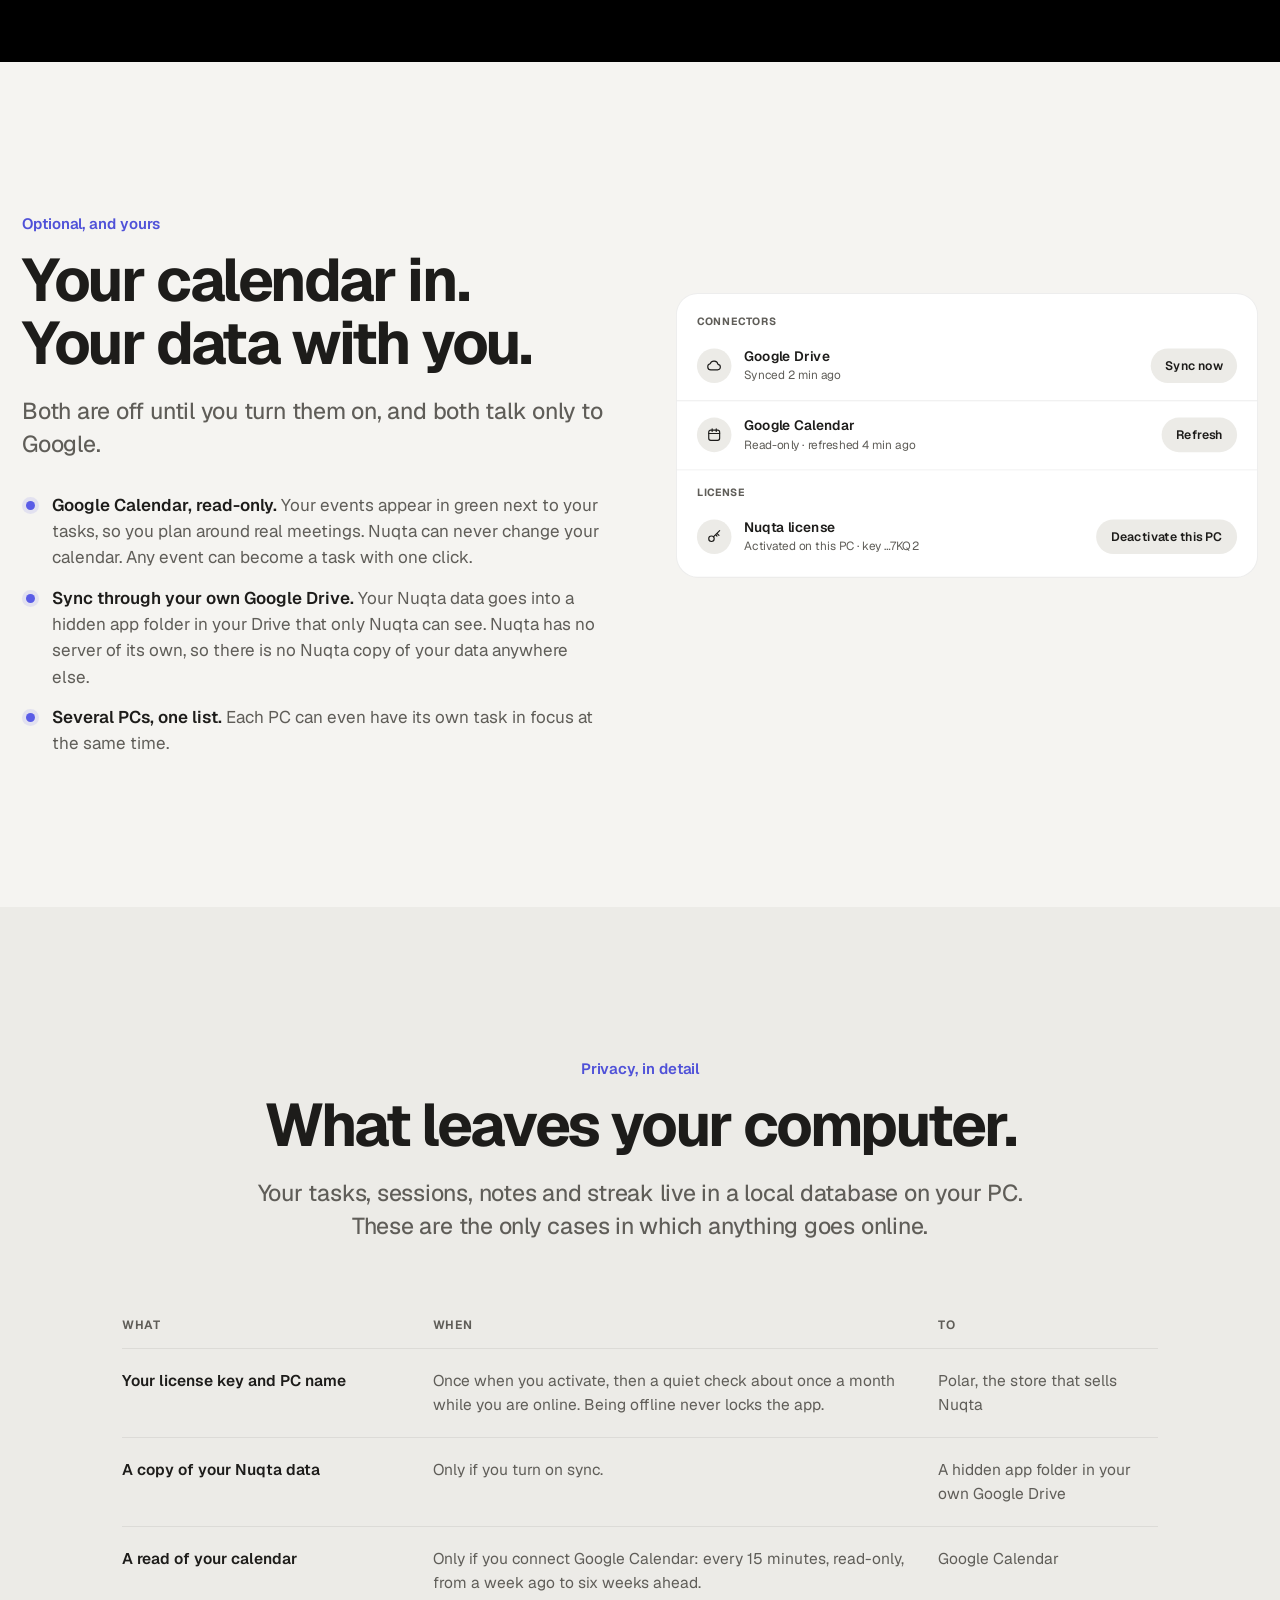
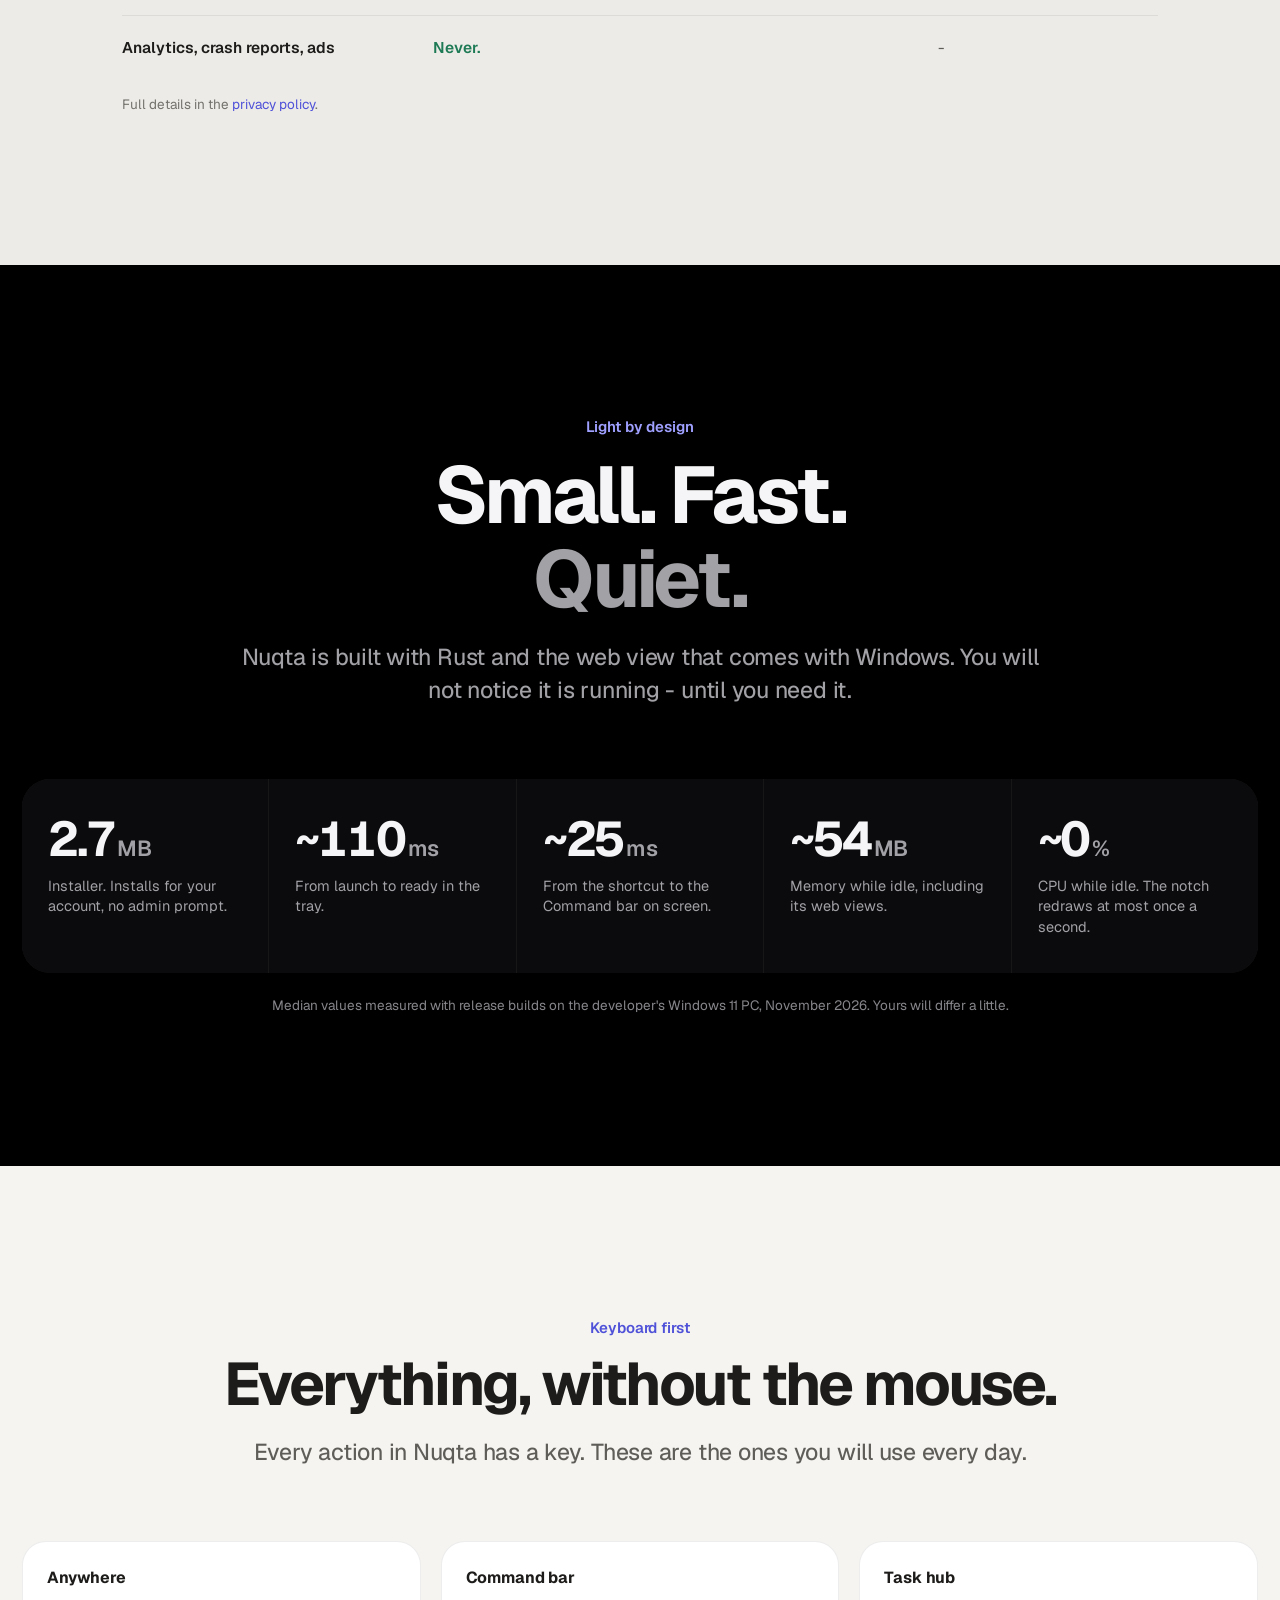
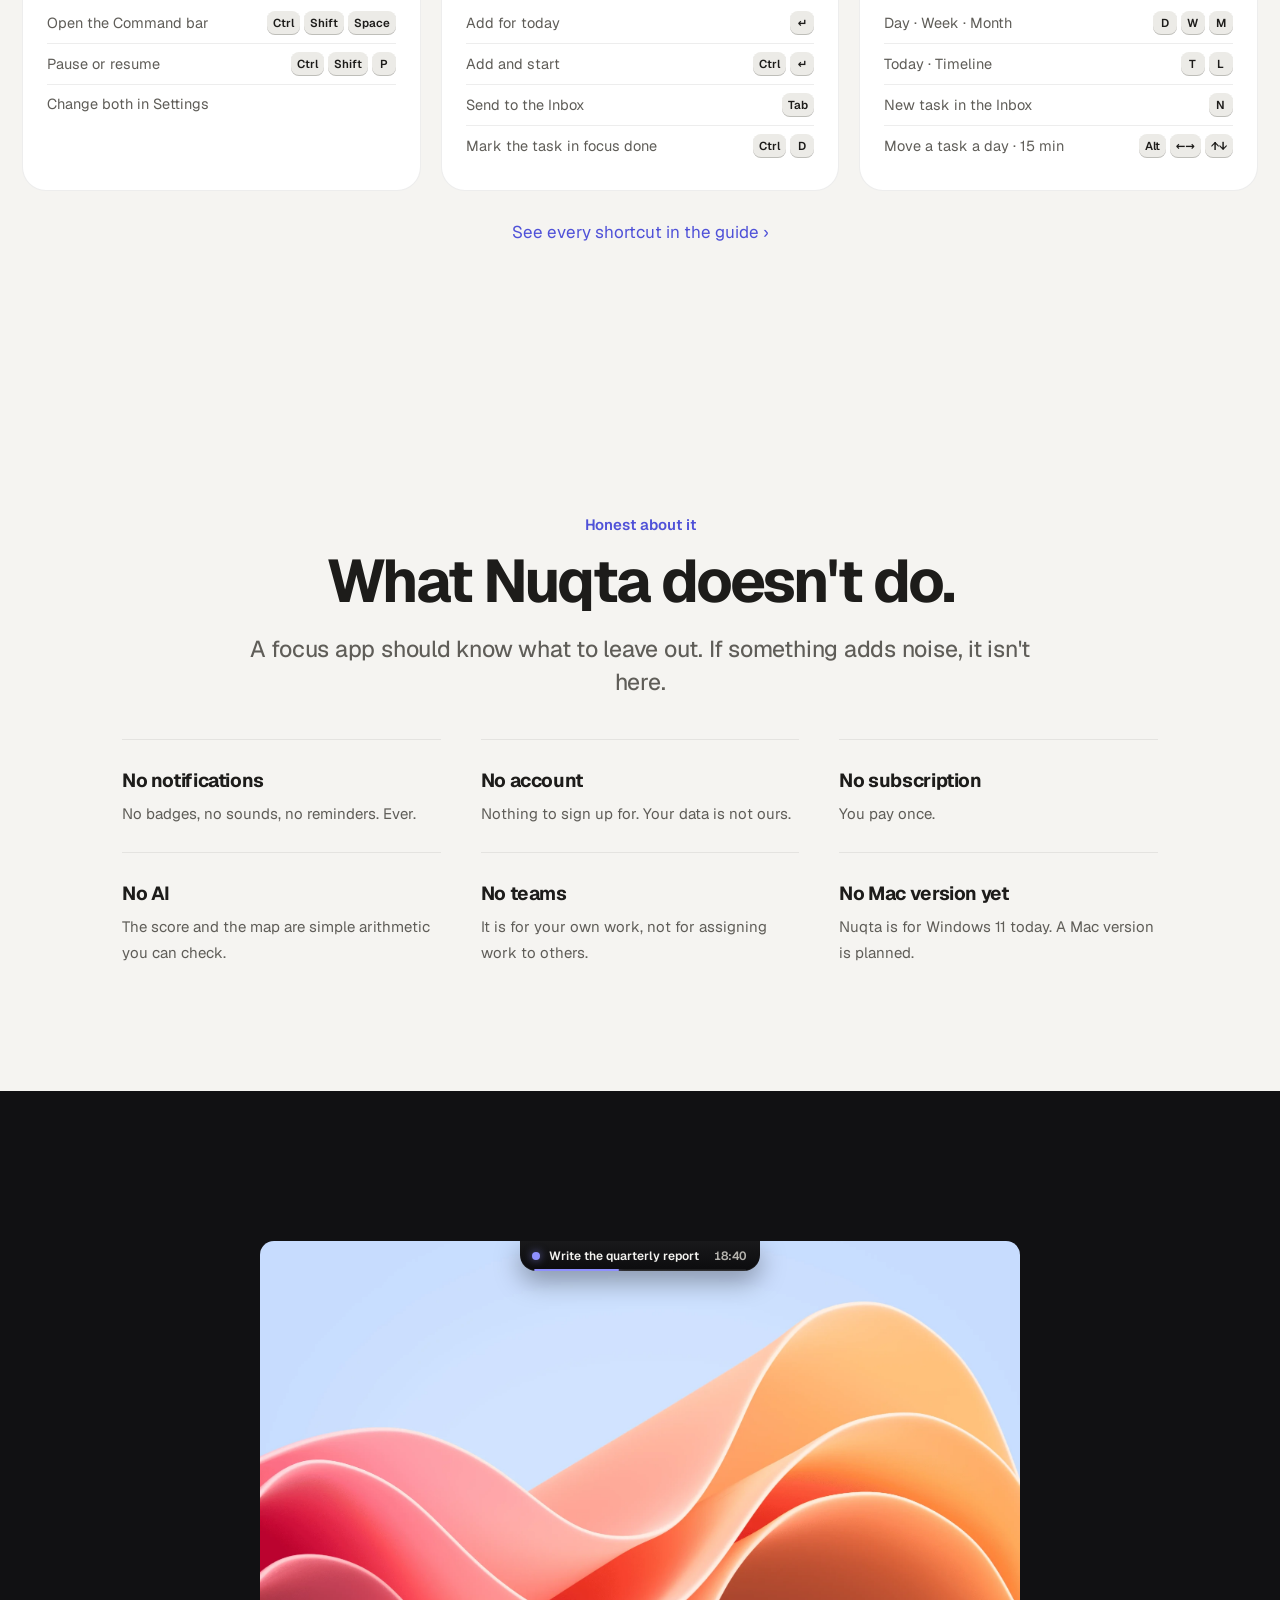
==== commit 0caee376: "Simplify purchase buttons and redesign pricing" ====
--- a/index.html
+++ b/index.html
@@ -12,7 +12,7 @@
   <meta name="theme-color" content="#000000">
   <link rel="icon" href="icon.svg" type="image/svg+xml">
   <link rel="preload" href="fonts/geist-latin.woff2" as="font" type="font/woff2" crossorigin>
-  <link rel="stylesheet" href="style.css?v=7">
+  <link rel="stylesheet" href="style.css?v=8">
 </head>
 <body>
 
@@ -25,7 +25,7 @@
       <a class="hide-sm" href="guide.html">Guide</a>
       <a class="hide-sm" href="changelog.html">Changelog</a>
       <a href="#pricing">Pricing</a>
-      <a class="nav-buy" href="https://buy.polar.sh/polar_cl_n5zw4waBRvlHAFTUboq6AXlqnlReFxfe9YLOI2bd5Yn">Purchase <span aria-hidden="true">↗</span></a>
+      <a class="nav-buy" href="https://buy.polar.sh/polar_cl_n5zw4waBRvlHAFTUboq6AXlqnlReFxfe9YLOI2bd5Yn">Get motif</a>
     </nav>
   </div>
 </header>
@@ -564,24 +564,32 @@
 </section>
 
 <!-- ============================================================ PRICING -->
-<section id="pricing" class="sec" style="background:var(--bg-2)">
+<section id="pricing" class="dark sec pricing">
   <div class="wrap">
-    <div class="sec-head reveal" style="margin-bottom:48px">
-      <p class="eyebrow">Pricing</p>
-      <h2 class="h-lg">One price. Yours to keep.</h2>
-    </div>
-    <div class="price reveal">
-      <b style="font-size:19px;letter-spacing:-.01em">Nuqta for Windows</b>
-      <div class="amt">$4.99<small>once</small></div>
-      <ul>
-        <li>Every feature, nothing locked</li>
-        <li>Activate it on up to 3 of your PCs</li>
-        <li>No subscription, no account, no ads</li>
-        <li>Your data stays on your computer</li>
+    <div class="price-preview" role="img" aria-label="Nuqta's focus notch at the top of a Windows desktop, showing the current task and its timer.">
+      <img src="img/wallpaper.webp" alt="" width="2000" height="1250" loading="lazy" decoding="async">
+      <div class="notch" aria-hidden="true">
+        <span class="nd"></span><span class="nt">Write the quarterly report</span><span class="ntime">18:40</span>
+        <span class="nline"><i></i></span>
+      </div>
+    </div>
+    <div class="price">
+      <h2>One price. Yours to keep.</h2>
+      <p class="price-discount">58% off</p>
+      <div class="price-amounts">
+        <span class="price-original"><span class="sr-only">Regular price </span><s>$11.99</s></span>
+        <strong class="price-current"><span class="sr-only">Sale price </span>$4.99</strong>
+        <span class="price-once">once</span>
+      </div>
+      <p class="price-terms">No subscription, account, or ads.</p>
+      <a class="btn" href="https://buy.polar.sh/polar_cl_n5zw4waBRvlHAFTUboq6AXlqnlReFxfe9YLOI2bd5Yn">Get motif</a>
+      <p class="fine">Secure checkout by Polar. The installer and your license key arrive by email.</p>
+      <p class="price-system">Windows 11 · 64-bit · 2.7 MB · Works offline after activation</p>
+      <ul class="price-benefits" role="list">
+        <li>Every feature included</li>
+        <li>Up to 3 PCs</li>
+        <li>Data stored locally by default</li>
       </ul>
-      <a class="btn" href="https://buy.polar.sh/polar_cl_n5zw4waBRvlHAFTUboq6AXlqnlReFxfe9YLOI2bd5Yn">Buy Nuqta</a>
-      <p class="fine">Secure checkout by Polar. The installer and your license key arrive by email.</p>
-      <div class="sys"><span>Windows 11 · 64-bit</span><span>2.7 MB</span><span>Works offline</span></div>
     </div>
   </div>
 </section>
--- a/style.css
+++ b/style.css
@@ -149,25 +149,16 @@
 .nav-links a.nav-buy {
   display: inline-flex;
   align-items: center;
-  gap: 8px;
-  min-height: 38px;
+  min-height: 36px;
   padding: 0 14px;
-  border: 1px solid #fff;
-  border-radius: 9px;
-  background: linear-gradient(180deg, #fff, #e4e2f1);
-  box-shadow: 0 2px 5px #0002, 0 0 0 1px #847ba049;
-  color: #1b1728;
-  font-weight: 700;
+  border-radius: 999px;
+  background: var(--text);
+  color: var(--bg);
+  font-weight: 600;
   white-space: nowrap;
-  transition: box-shadow .18s ease, background .18s ease;
-}
-.nav-buy span { color: #514578; font-size: 14px; line-height: 1; }
-.nav-links a.nav-buy:hover {
-  background: #fff;
-  box-shadow: 0 3px 10px #0003, 0 0 0 1px #847ba075;
-  color: #1b1728;
-}
-.nav-links a.nav-buy:focus-visible {
+}
+.nav-links a.nav-buy:hover { background: var(--text-2); color: var(--bg); }
+.nav-buy:focus-visible, .price .btn:focus-visible {
   outline: 2px solid var(--accent-text);
   outline-offset: 3px;
 }
@@ -553,14 +544,56 @@
 .ptable td:first-child { color: var(--text); font-weight: 600; width: 30%; }
 .ptable .never { color: var(--good); font-weight: 600; }
 
-.price { max-width: 540px; margin: 0 auto; text-align: center; background: var(--surface); border: 1px solid var(--line); border-radius: 40px; padding: 54px 44px 44px; box-shadow: var(--shadow); }
-.price .amt { font-size: 104px; font-weight: 700; letter-spacing: -0.065em; line-height: 1; margin: 18px 0 6px; }
-.price .amt small { font-size: 22px; font-weight: 550; color: var(--text-2); letter-spacing: -0.01em; margin-left: 6px; }
-.price ul { list-style: none; padding: 0; margin: 30px auto 34px; text-align: left; display: inline-grid; gap: 12px; }
-.price li { position: relative; padding-left: 30px; color: var(--text-2); }
-.price li::before { content: ''; position: absolute; left: 3px; top: 7px; width: 12px; height: 6px; border-left: 2px solid var(--accent); border-bottom: 2px solid var(--accent); transform: rotate(-45deg); }
-.price .btn { width: 100%; justify-content: center; height: 56px; font-size: 17px; }
-.sys { display: flex; justify-content: center; gap: 10px 22px; flex-wrap: wrap; margin-top: 28px; font-size: 13.5px; color: var(--text-2); }
+.pricing { background: var(--bg-2); }
+.price-preview {
+  position: relative;
+  max-width: 760px;
+  aspect-ratio: 16 / 9;
+  margin: 0 auto clamp(28px, 5vw, 48px);
+  overflow: hidden;
+  border-radius: 14px;
+  background: var(--window);
+}
+.price-preview img { display: block; width: 100%; height: 100%; object-fit: cover; }
+.price-preview .notch { position: absolute; top: 0; left: 50%; transform: translateX(-50%); }
+.price { text-align: center; }
+.price h2 { margin: 0; font-size: clamp(27px, 4vw, 40px); line-height: 1.15; letter-spacing: -0.04em; }
+.price-discount {
+  display: inline-block;
+  margin: 24px 0 10px;
+  padding: 3px 9px;
+  border-radius: 4px;
+  background: #b82e28;
+  color: #fff;
+  font-size: 13px;
+  font-weight: 700;
+}
+.price-amounts {
+  display: grid;
+  grid-template-columns: 1fr auto 1fr;
+  align-items: baseline;
+  gap: clamp(7px, 2vw, 14px);
+  font-variant-numeric: tabular-nums;
+}
+.price-original { justify-self: end; color: var(--text-2); font-size: 16px; }
+.price-current { font-size: clamp(48px, 8vw, 68px); line-height: 1; letter-spacing: -0.055em; }
+.price-once { justify-self: start; color: var(--text-2); font-size: 14px; }
+.price-terms { margin: 12px 0 24px; color: var(--text-2); }
+.price .btn { background: var(--text); color: var(--bg); }
+.price .btn:hover { background: #dddde3; filter: none; }
+.price-system { margin: 6px 0 0; color: var(--text-2); font-size: 13.5px; }
+.price-benefits {
+  display: flex;
+  flex-wrap: wrap;
+  justify-content: center;
+  gap: 8px 22px;
+  margin: 24px 0 0;
+  padding: 0;
+  list-style: none;
+  color: var(--text-2);
+  font-size: 14px;
+}
+.price-benefits li::before { content: '✓' / ''; margin-right: 6px; }
 
 .faq { max-width: 820px; margin: 0 auto; }
 .faq details { border-bottom: 1px solid var(--line); }
@@ -686,8 +719,6 @@
   .tile { padding: 26px; border-radius: 26px; }
   .stats { grid-template-columns: 1fr; }
   .stats div:last-child { grid-column: auto; }
-  .price { padding: 42px 22px 32px; border-radius: 30px; }
-  .price .amt { font-size: 80px; }
   .ptable th:nth-child(3), .ptable td:nth-child(3) { display: none; }
   .foot .wide { grid-template-columns: 1fr; }
   .notch-cell { padding: 0 12px 24px; }
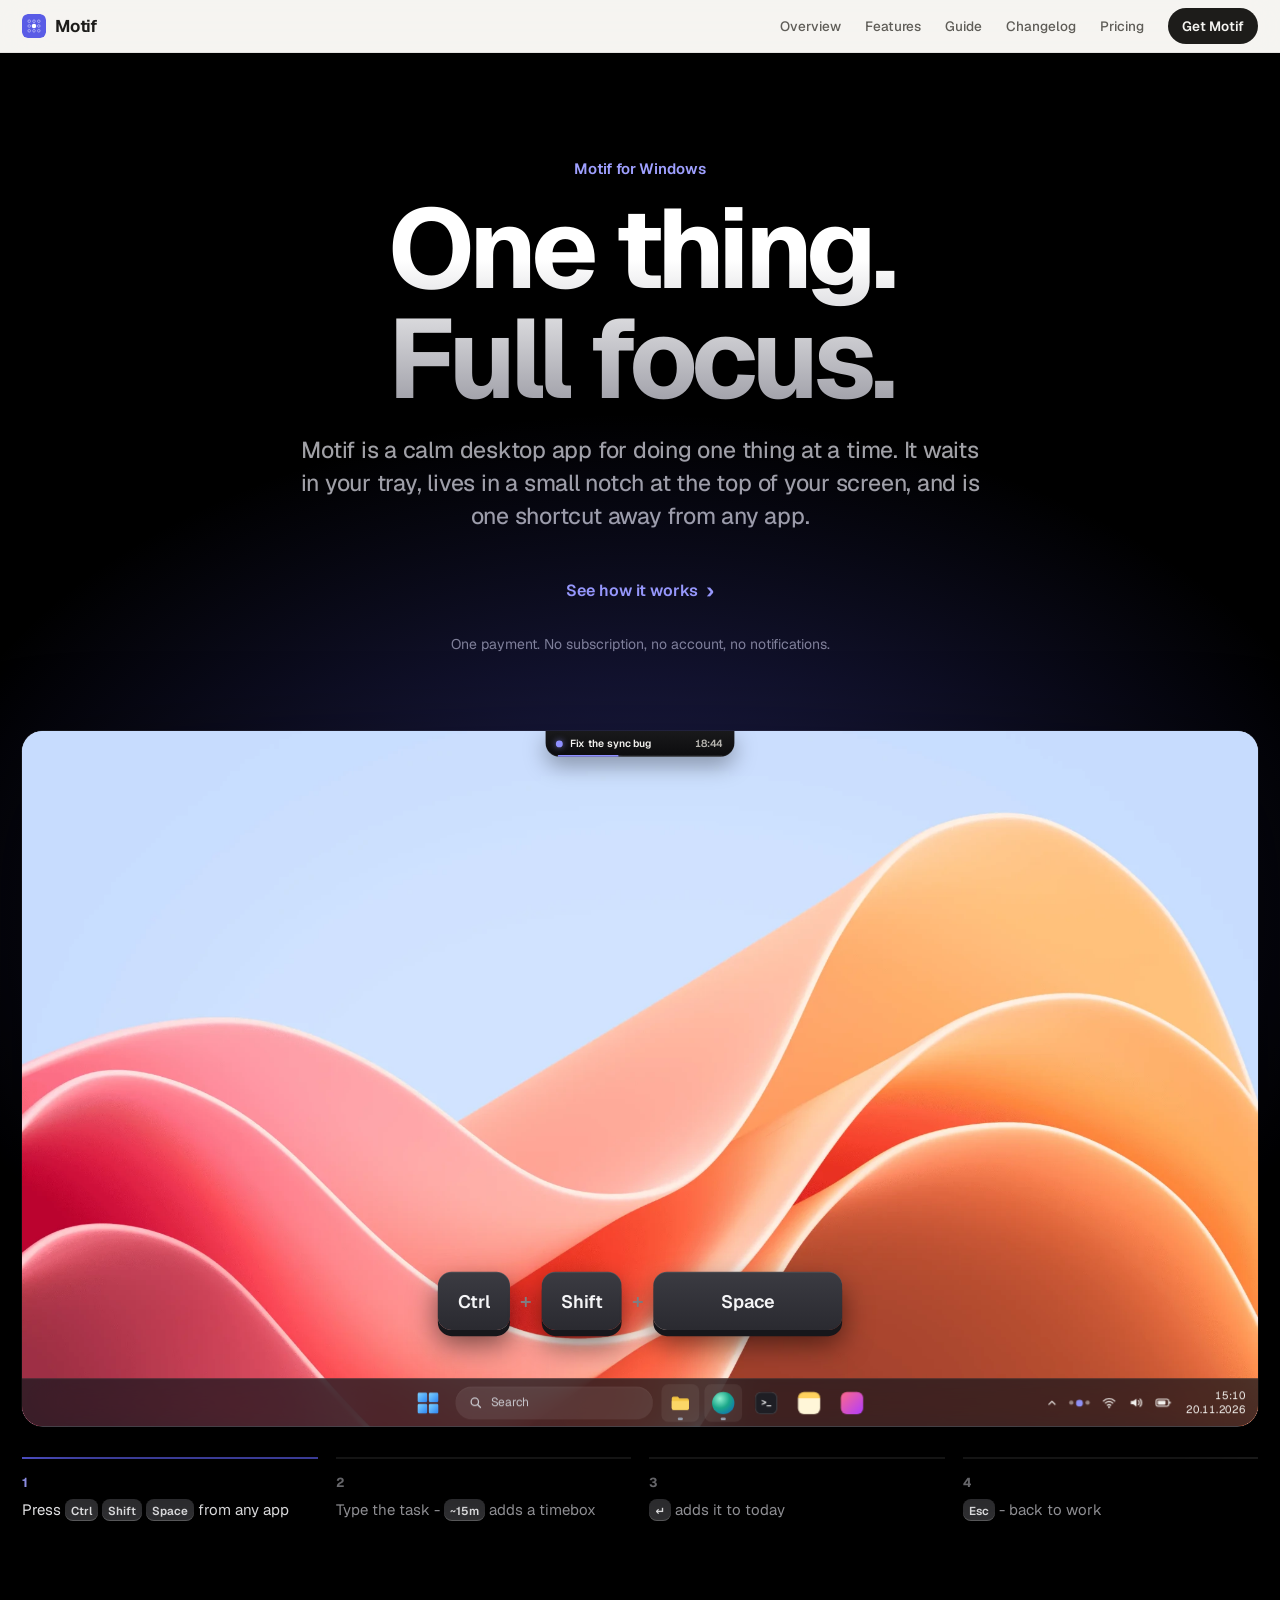
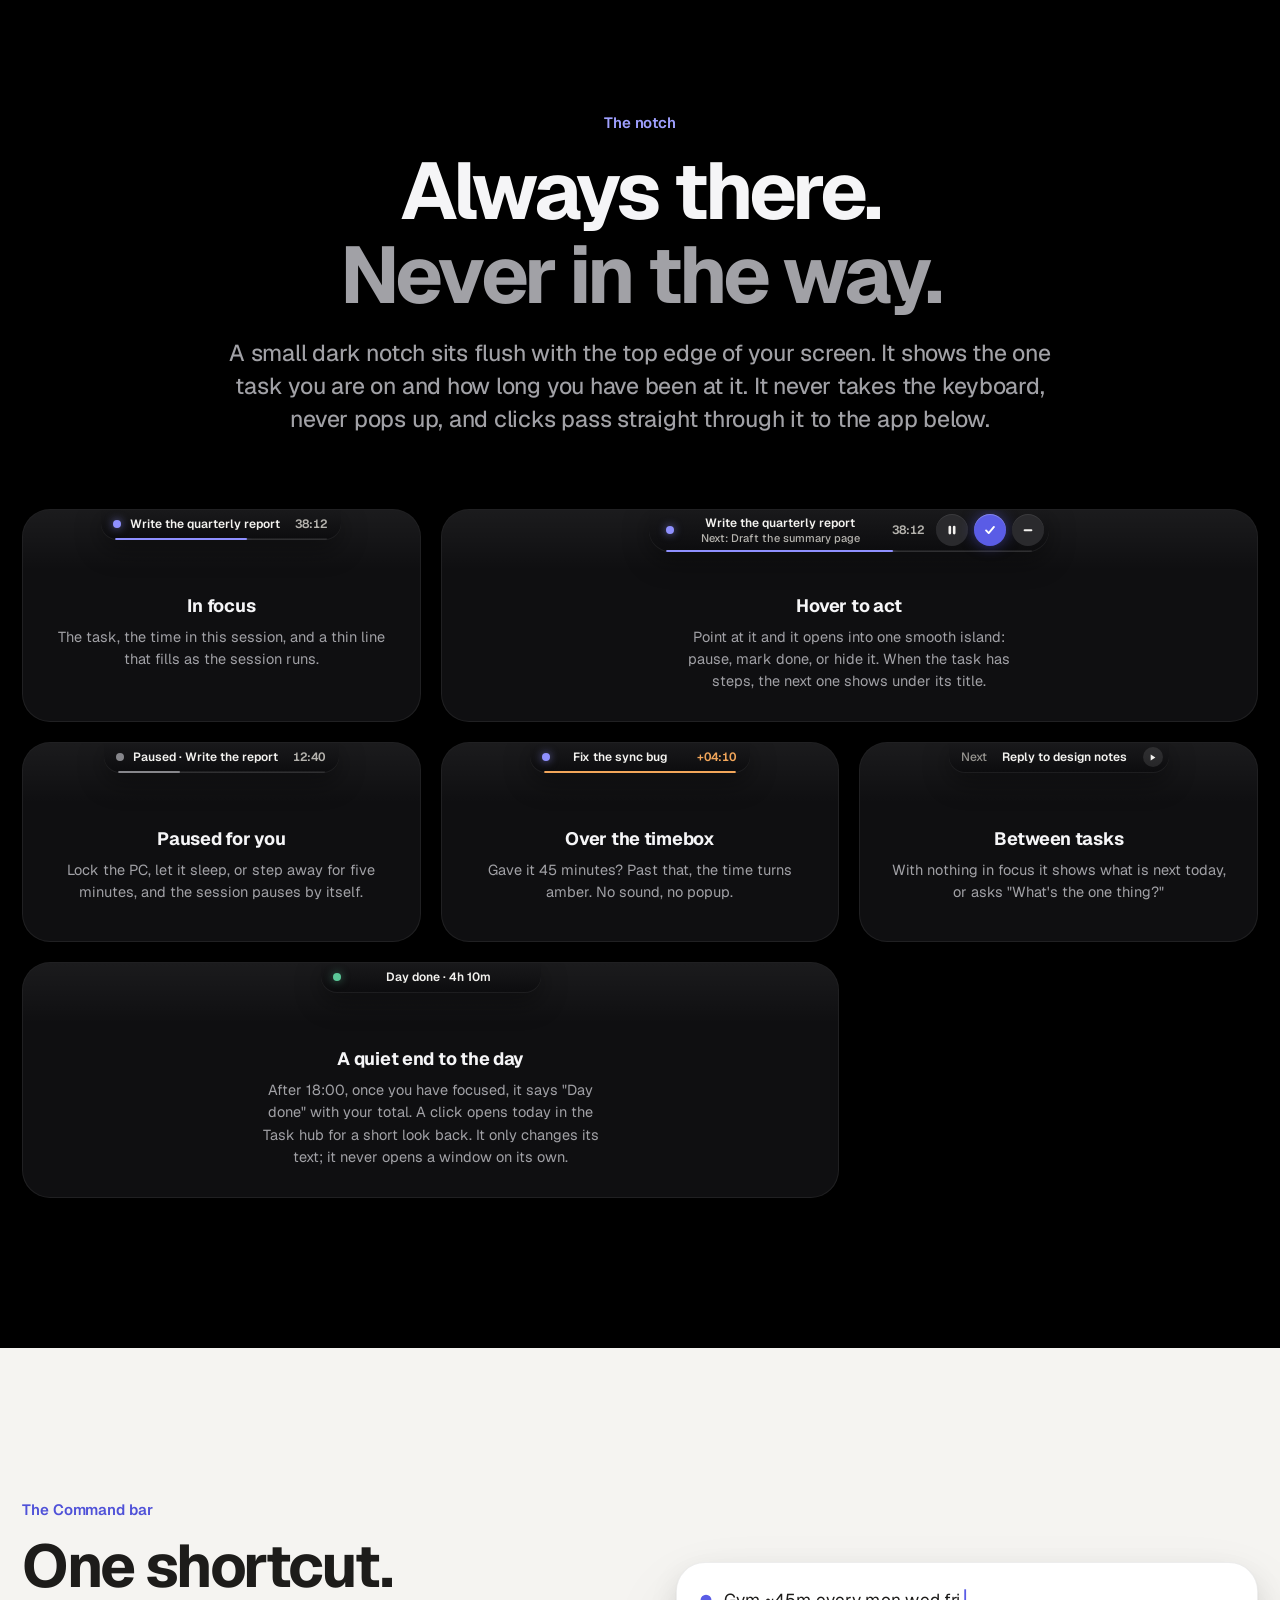
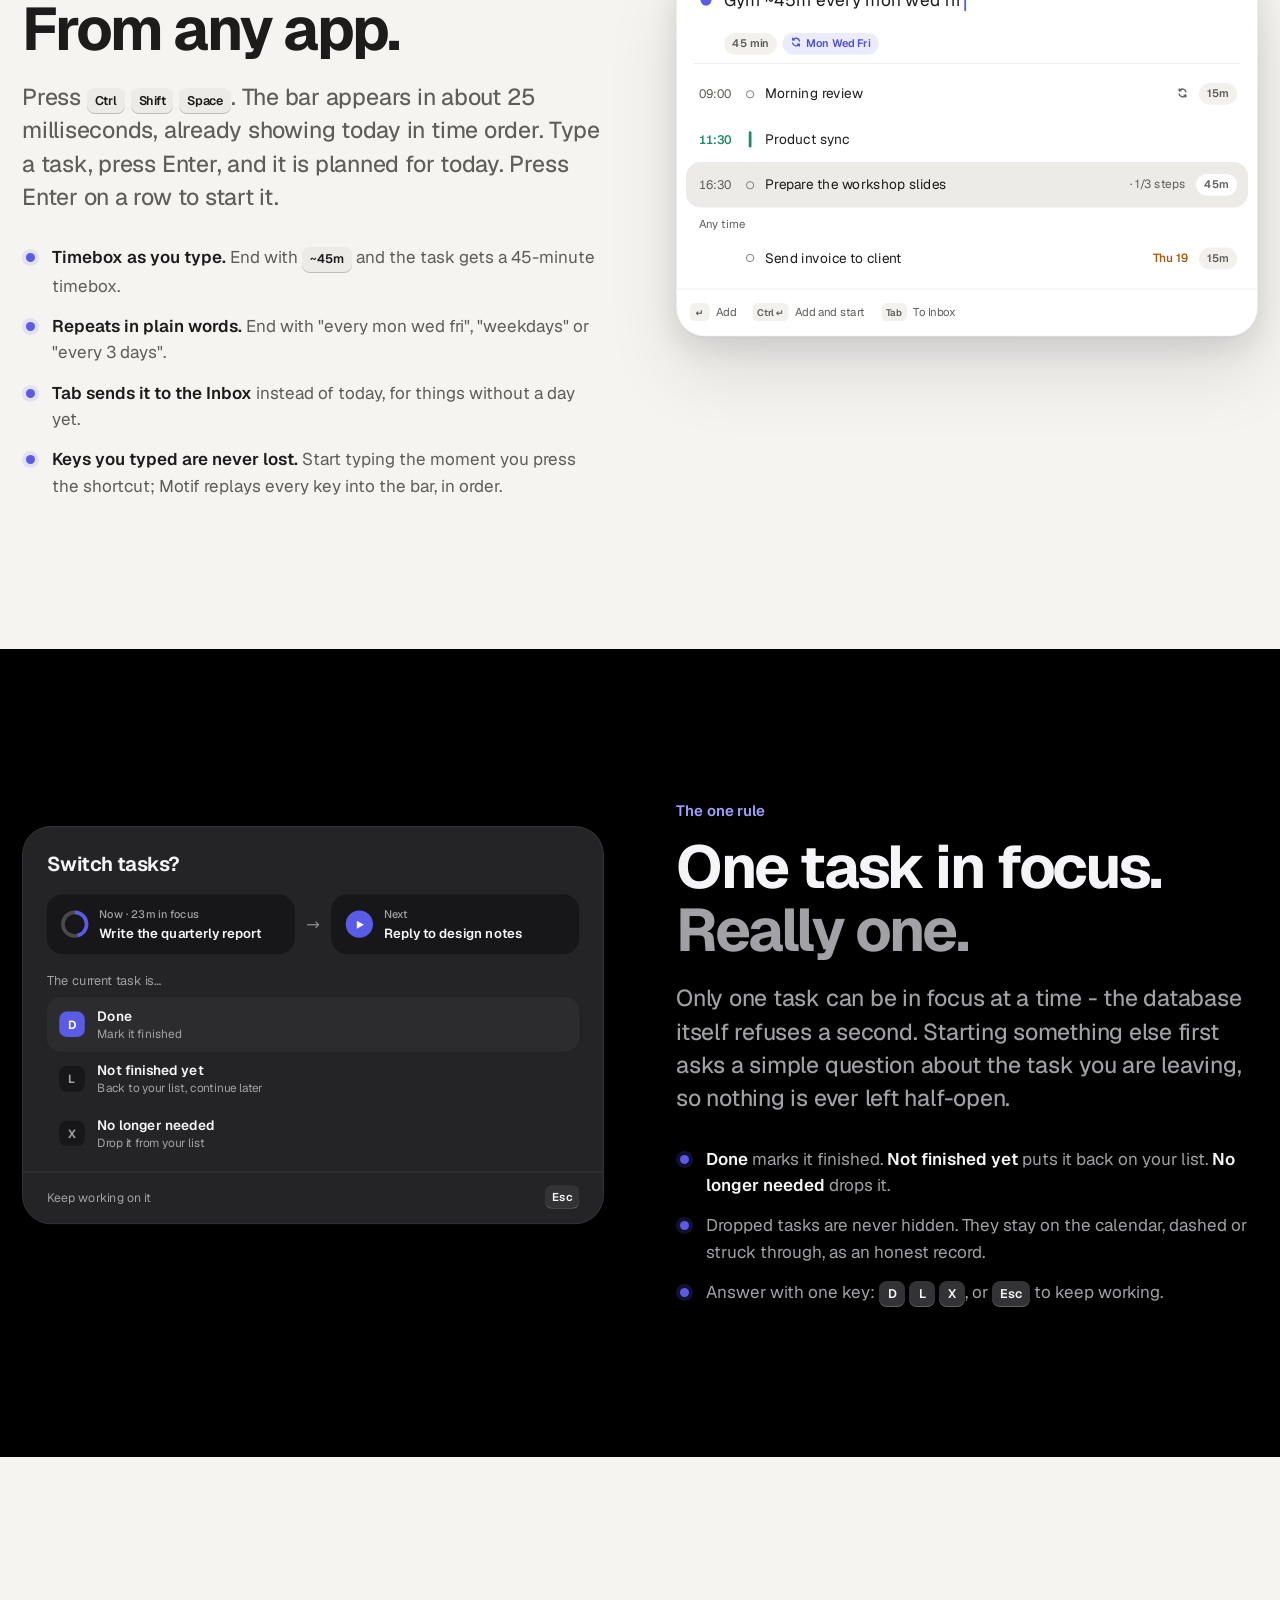
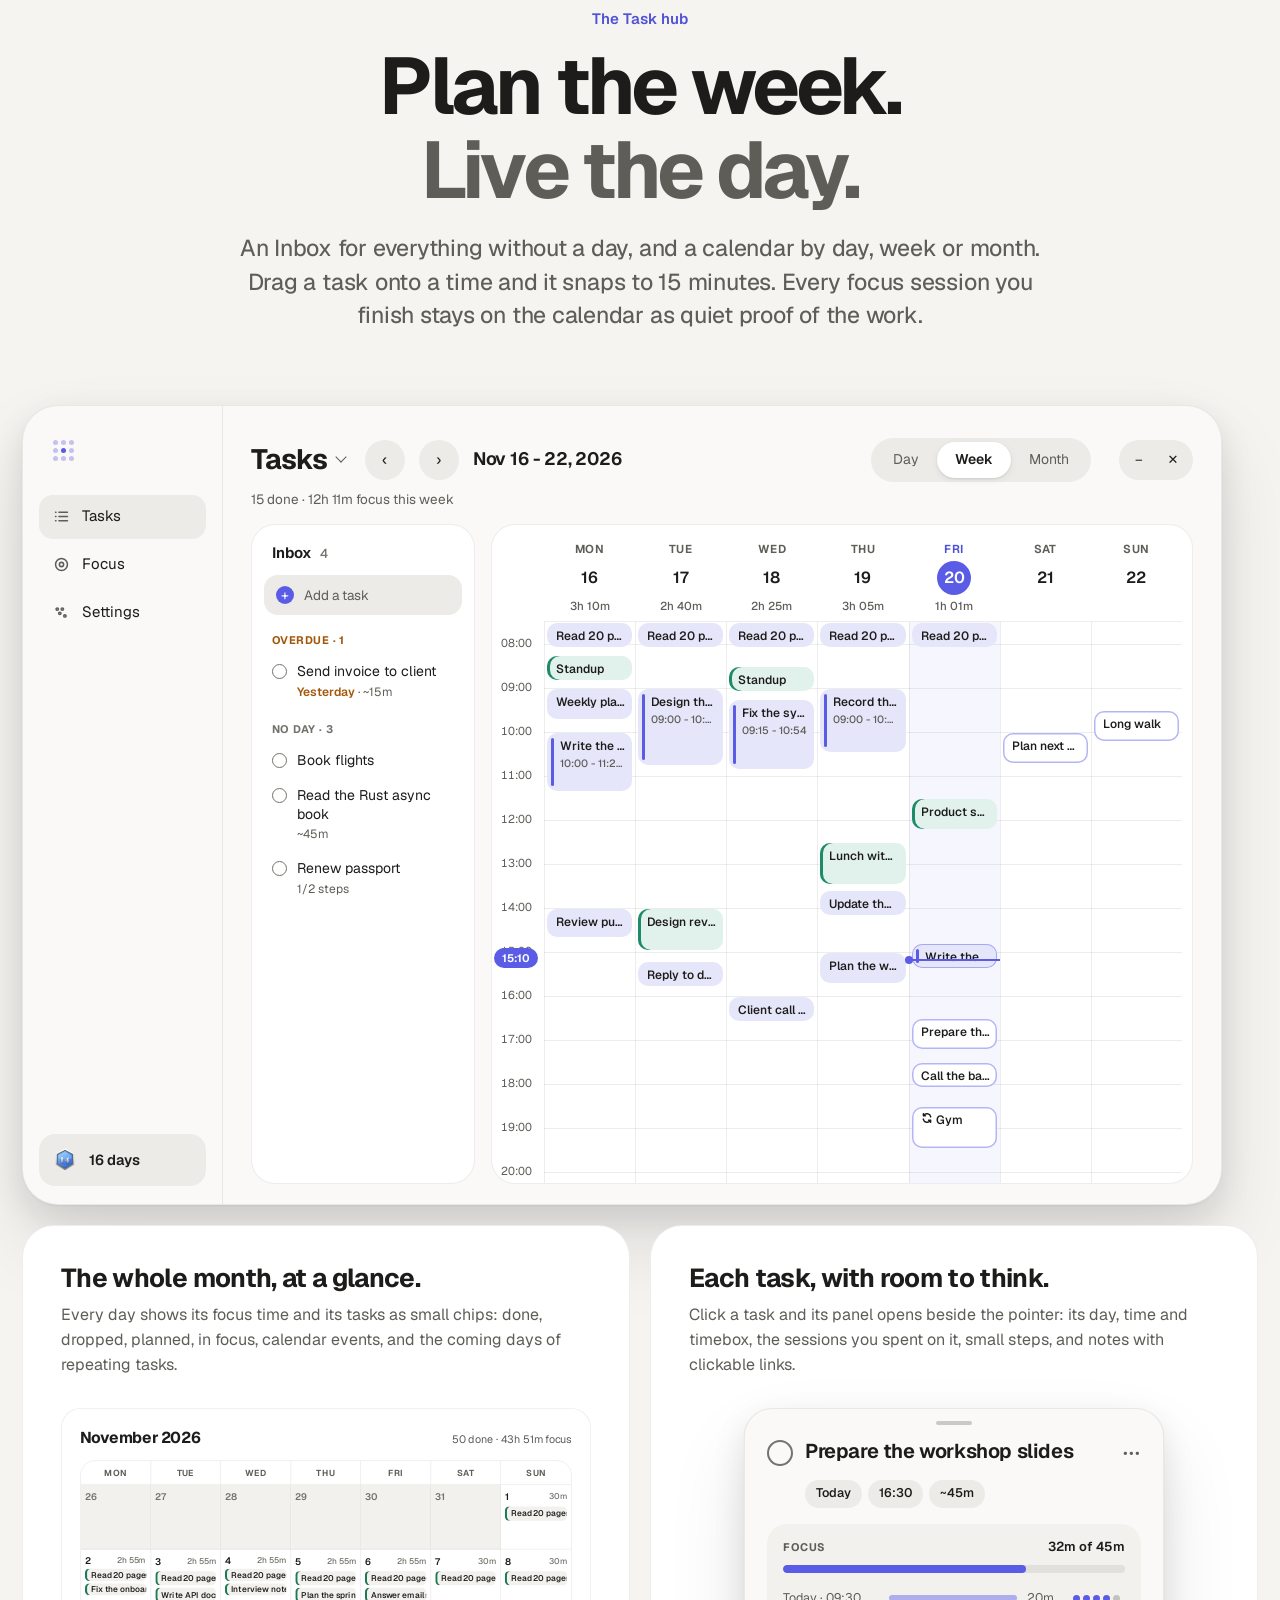
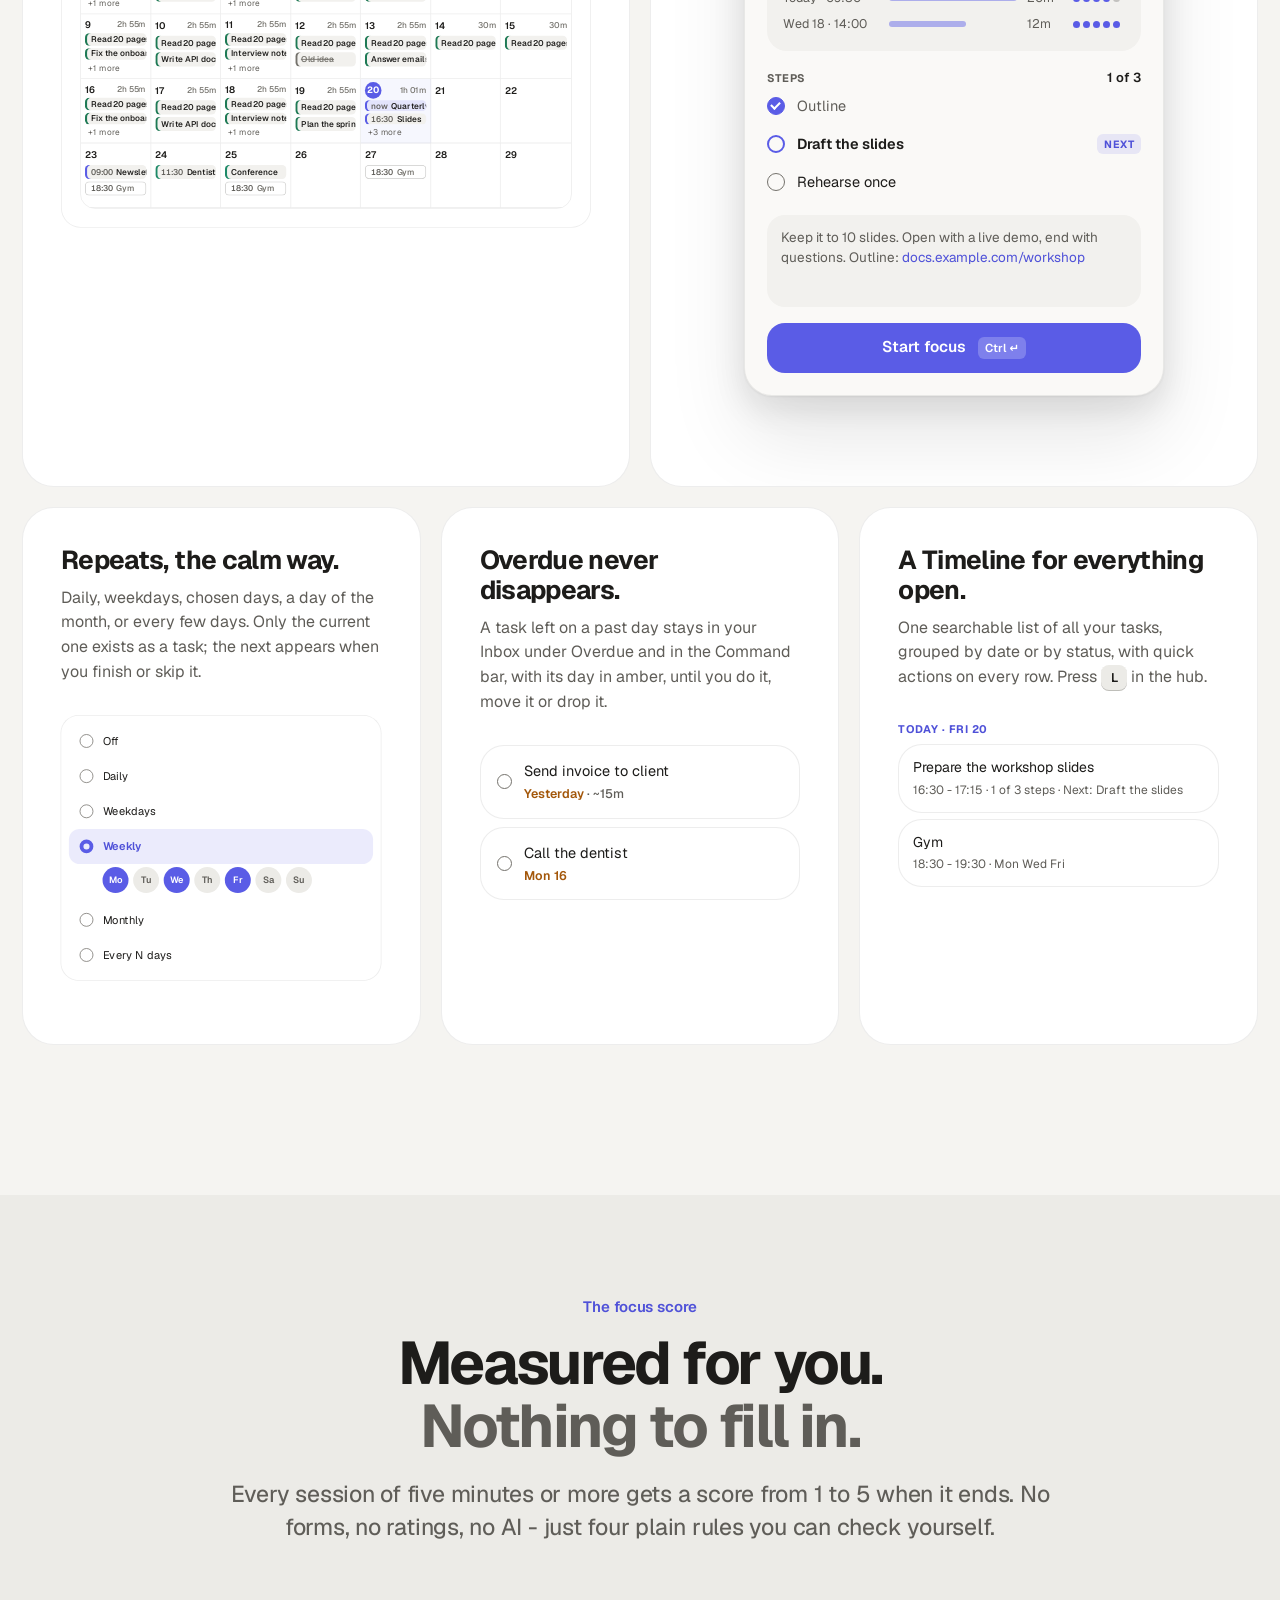
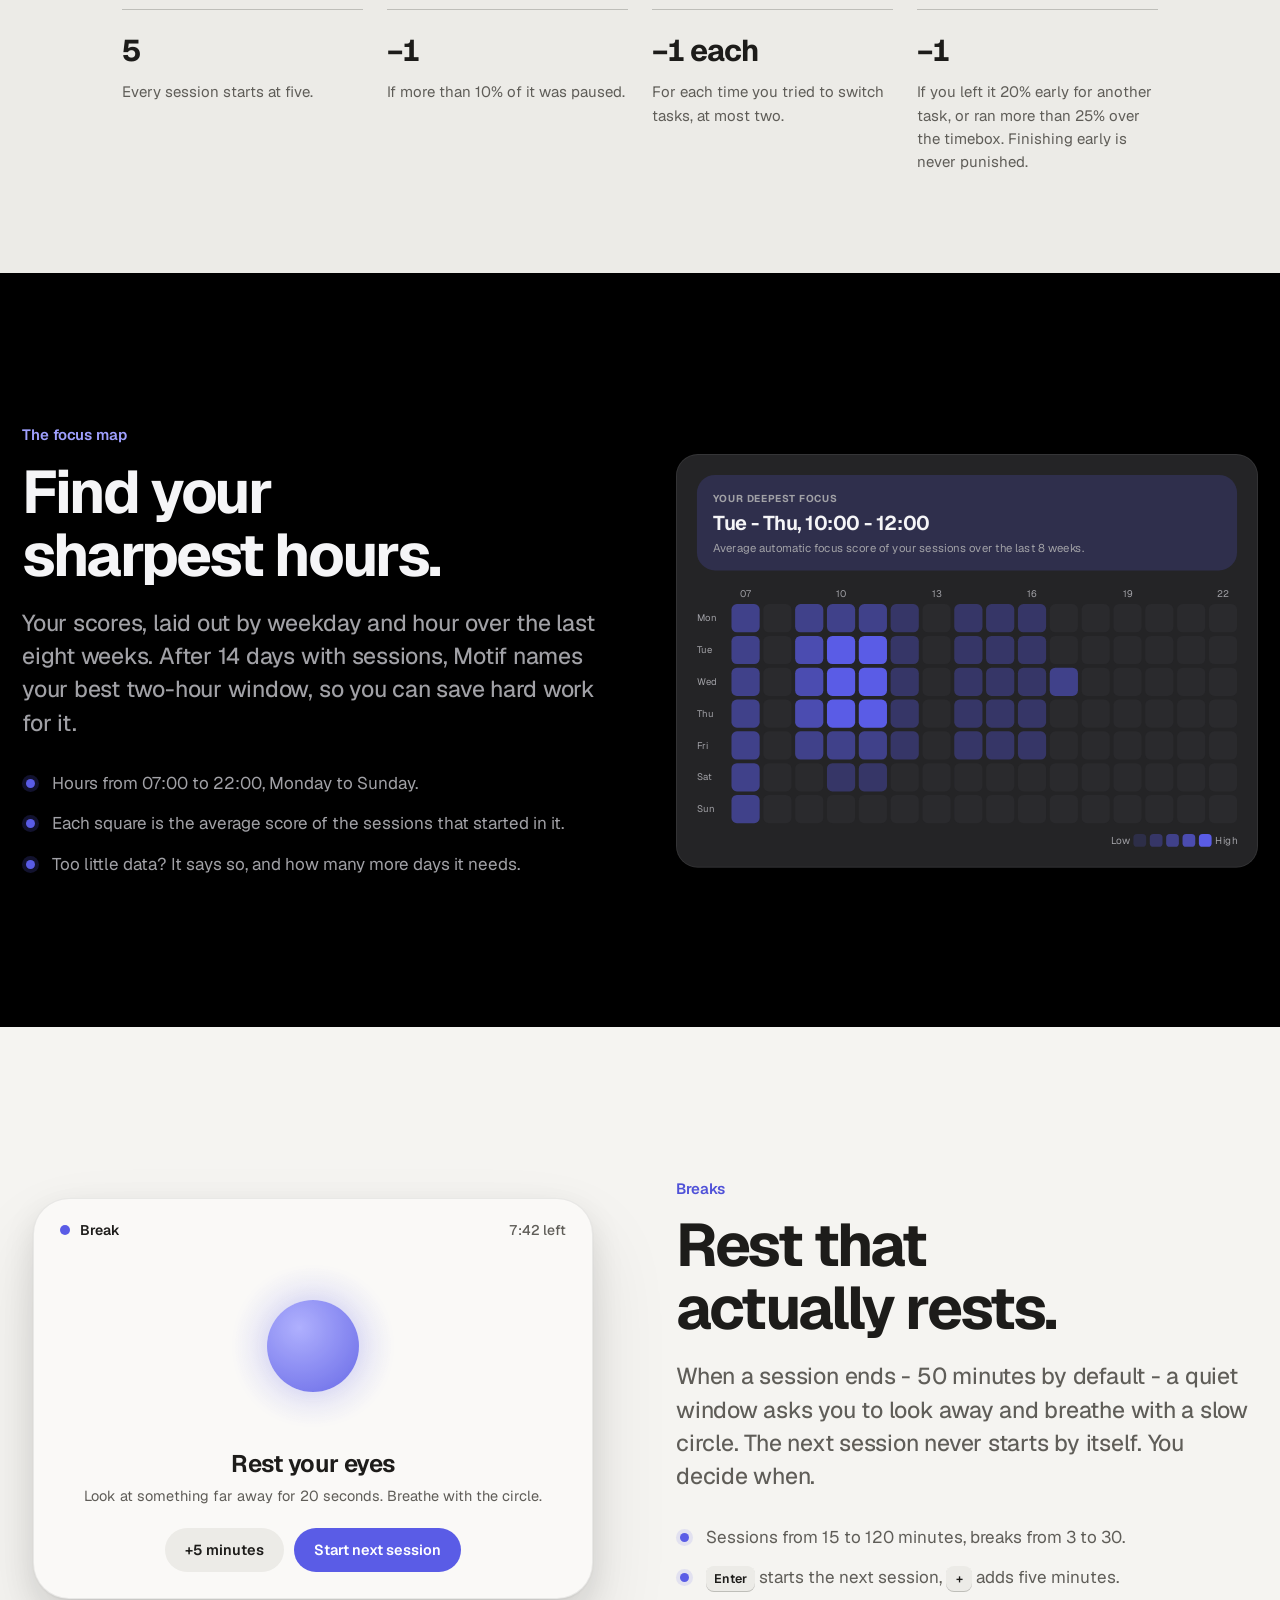
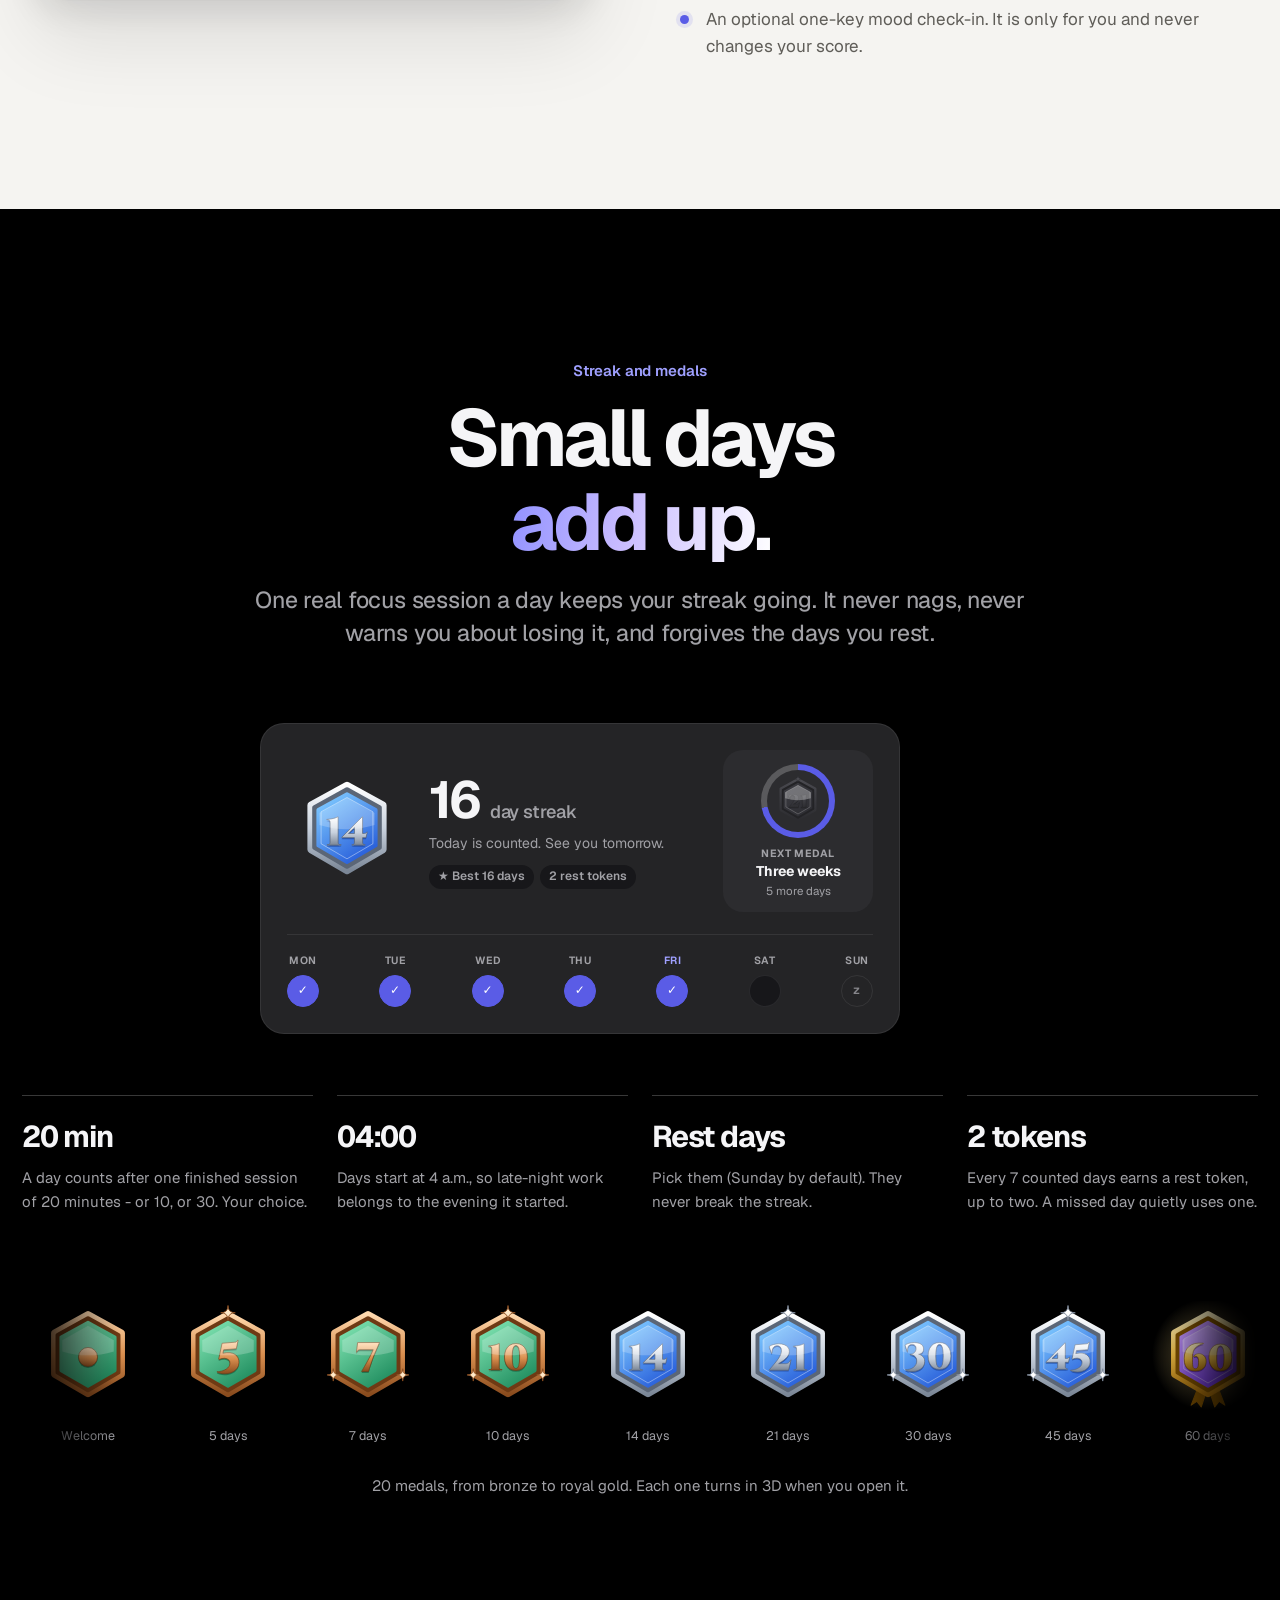
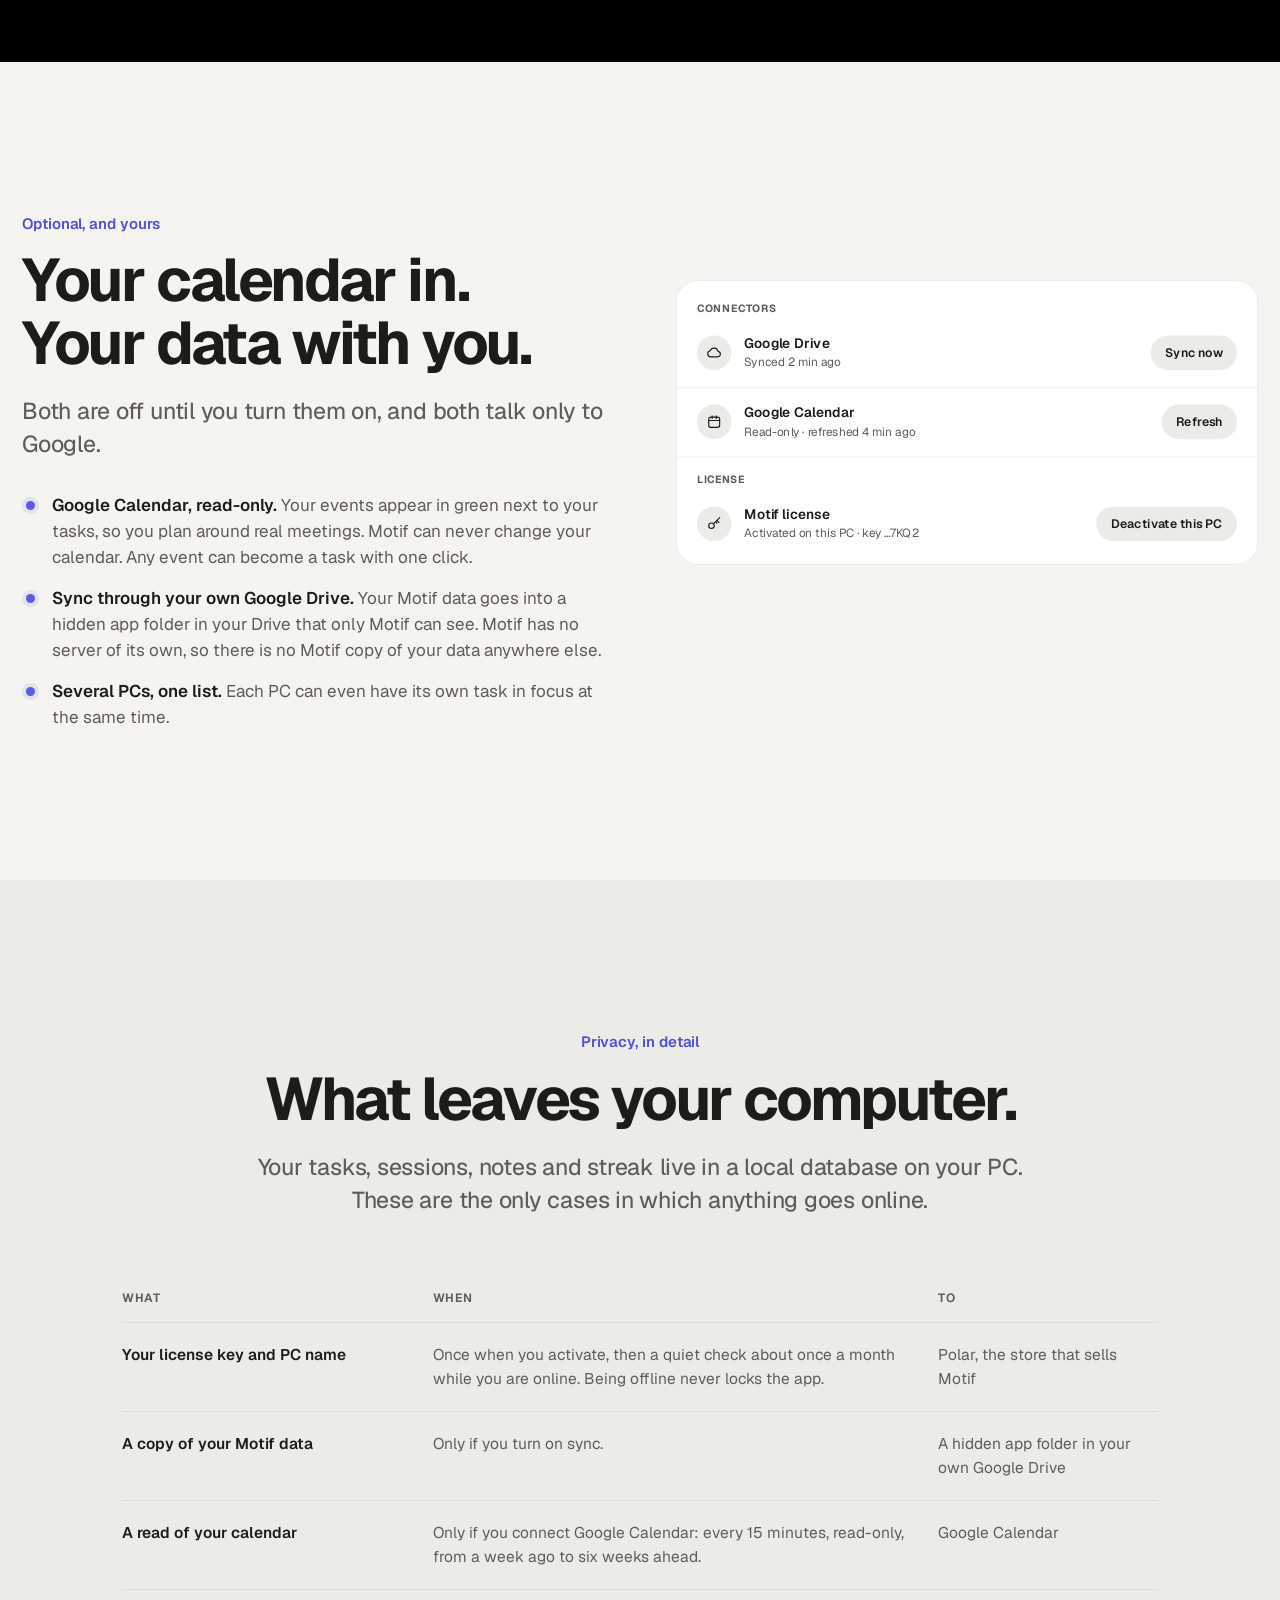
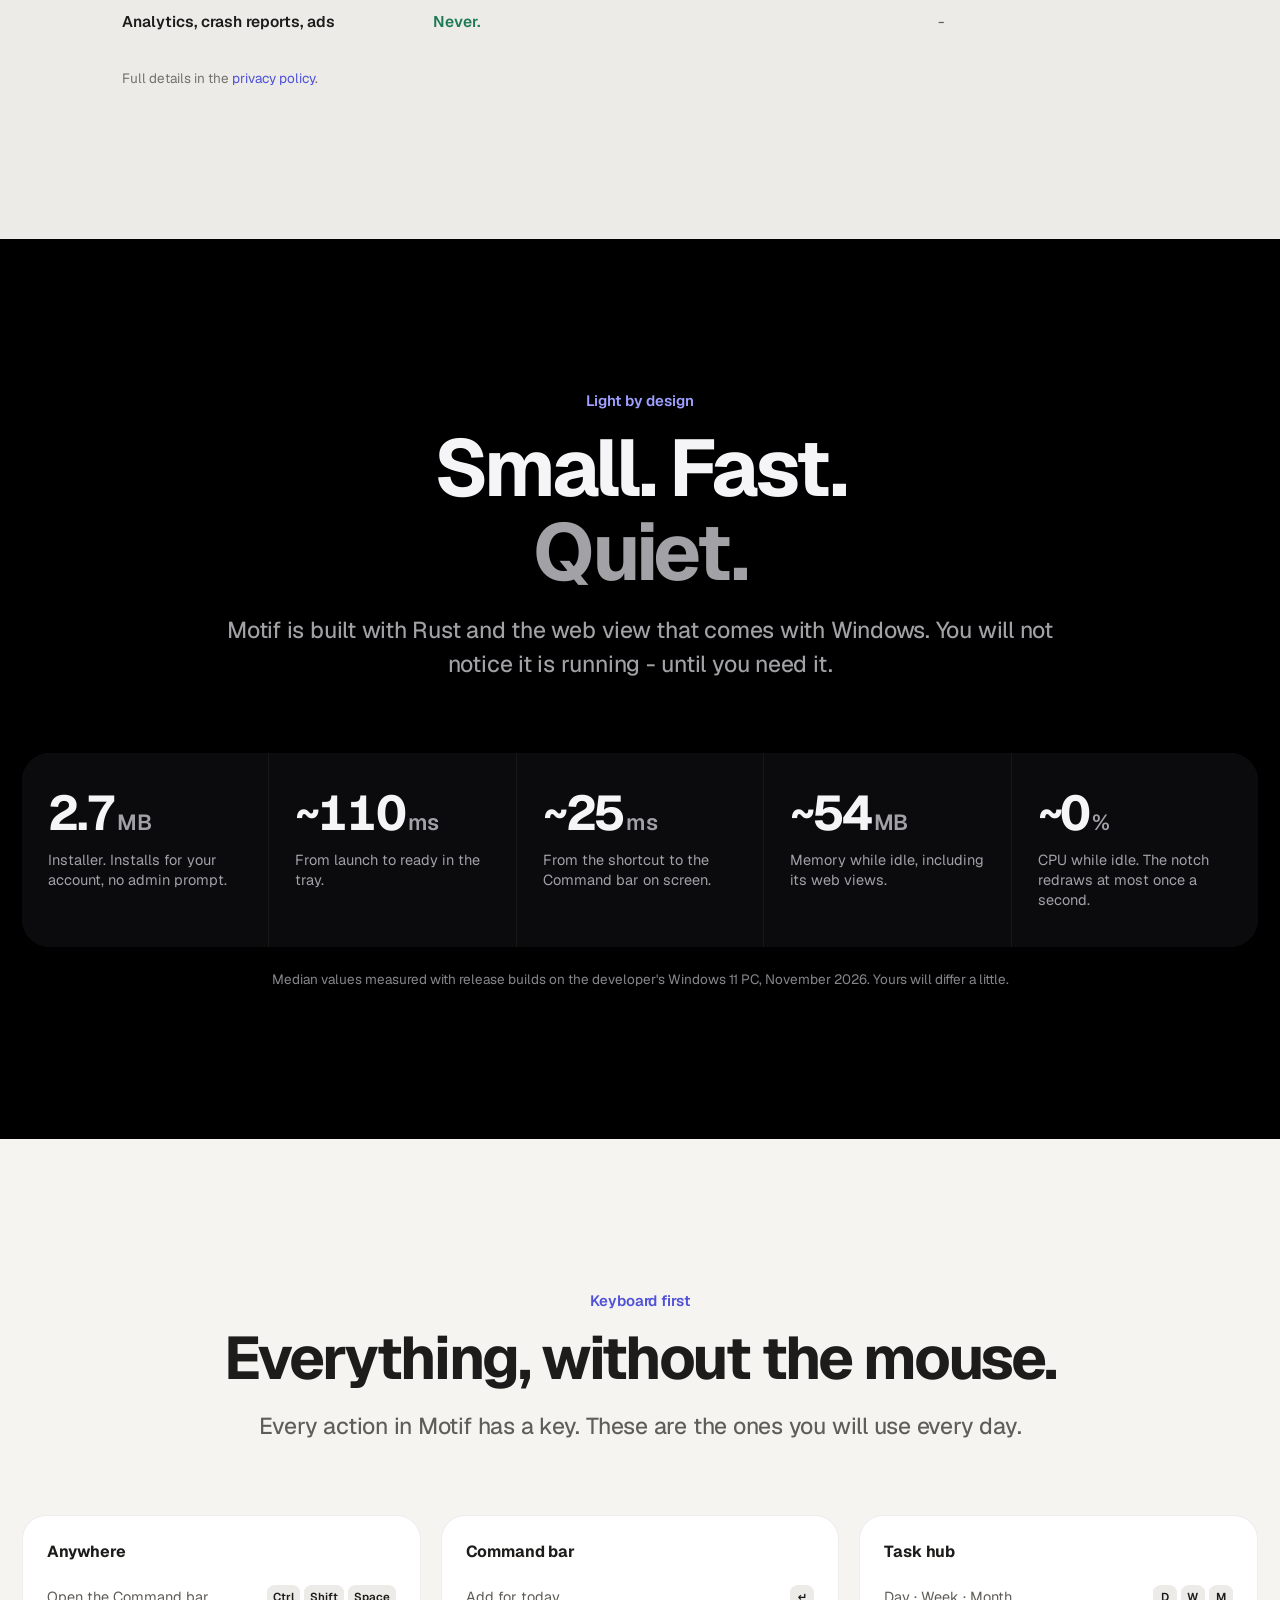
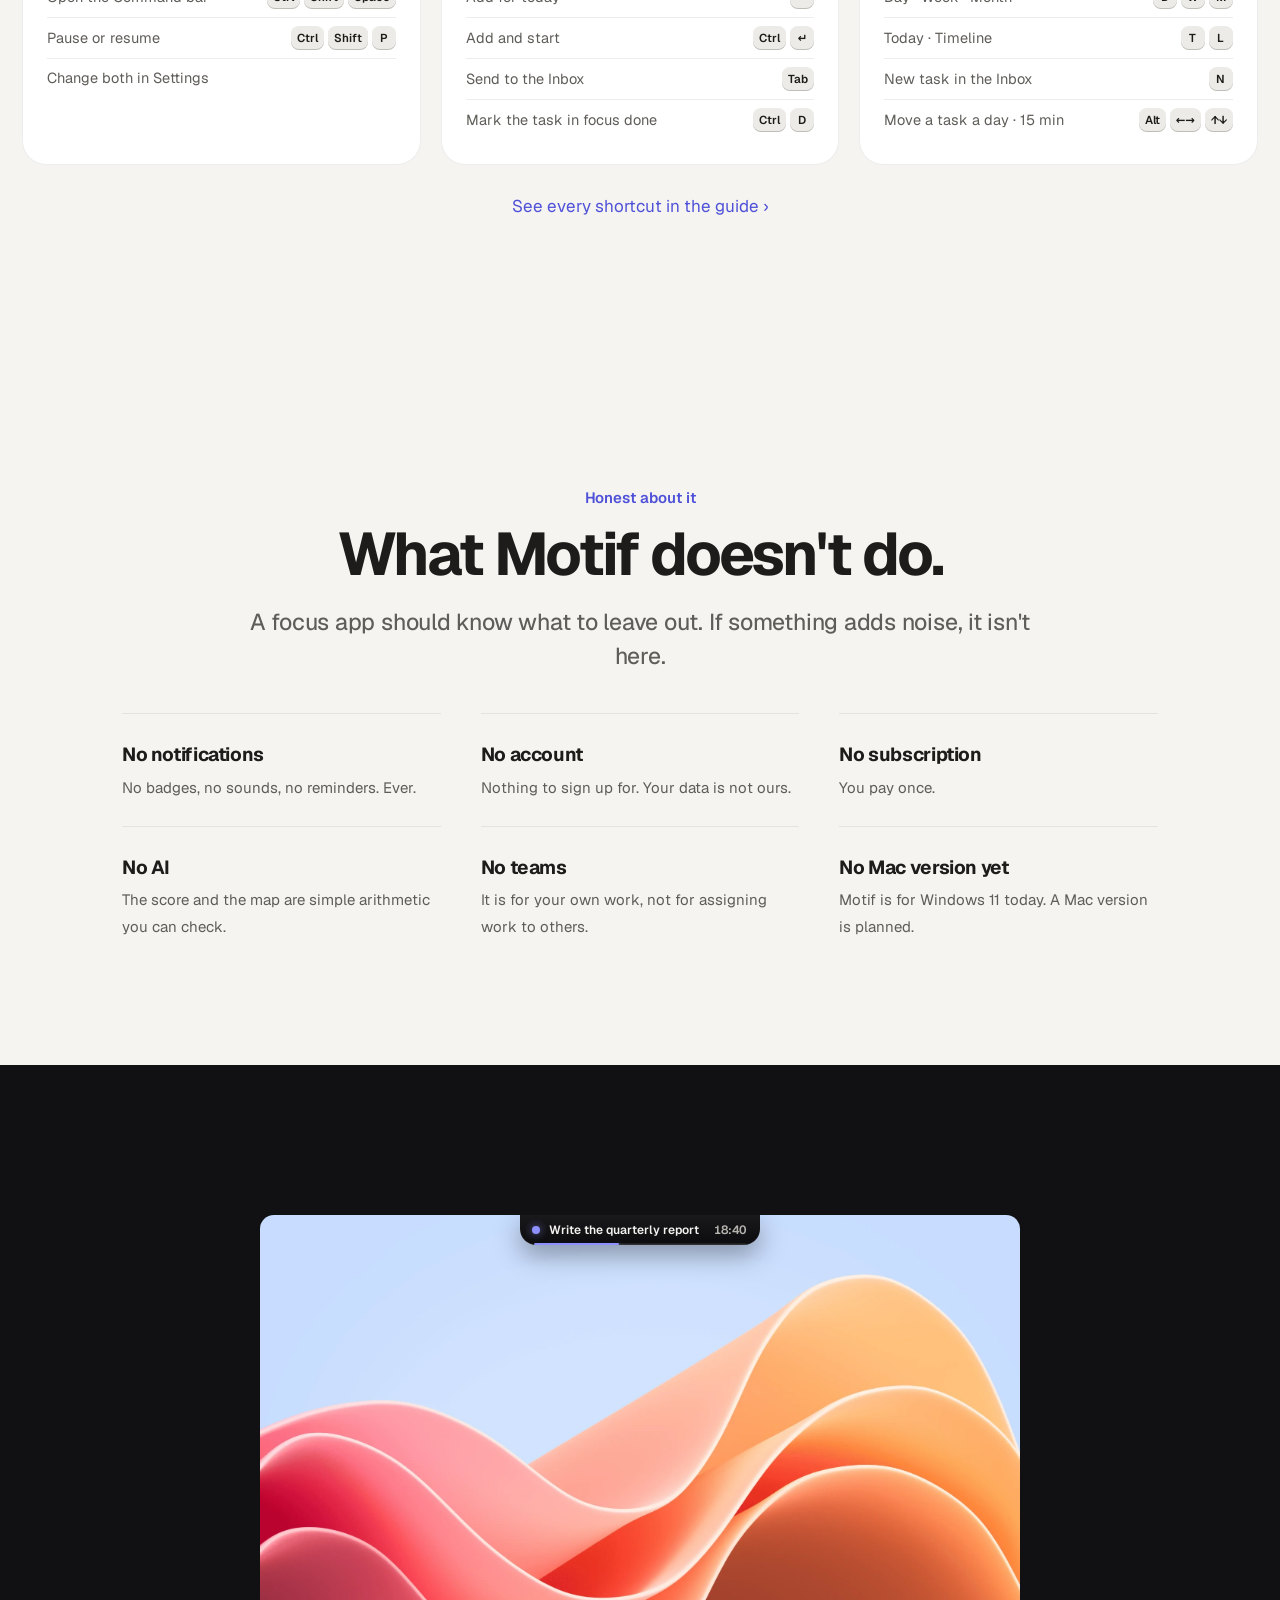
==== commit 589d35f8: "Rebrand the site to Motif" ====
--- a/index.html
+++ b/index.html
@@ -3,10 +3,10 @@
 <head>
   <meta charset="utf-8">
   <meta name="viewport" content="width=device-width, initial-scale=1">
-  <title>Nuqta - one thing, full focus</title>
-  <meta name="description" content="Nuqta is a calm Windows app for doing one thing at a time: a notch at the top of your screen, a keyboard-first Command bar, a task calendar, an automatic focus score, breaks, streaks and medals. $4.99 once.">
+  <title>Motif - one thing, full focus</title>
+  <meta name="description" content="Motif is a calm Windows app for doing one thing at a time: a notch at the top of your screen, a keyboard-first Command bar, a task calendar, an automatic focus score, breaks, streaks and medals. $4.99 once.">
   <meta property="og:type" content="website">
-  <meta property="og:title" content="Nuqta - one thing, full focus">
+  <meta property="og:title" content="Motif - one thing, full focus">
   <meta property="og:description" content="A calm focus app for Windows. One task, one timer, no noise. $4.99 once, no subscription.">
   <meta name="twitter:card" content="summary">
   <meta name="theme-color" content="#000000">
@@ -18,14 +18,14 @@
 
 <header class="nav">
   <div class="wide">
-    <a class="brand" href="./"><img src="icon.svg" alt="" width="24" height="24"> Nuqta</a>
+    <a class="brand" href="./"><img src="icon.svg" alt="" width="24" height="24"> Motif</a>
     <nav class="nav-links" aria-label="Main">
       <a class="hide-sm" href="#notch">Overview</a>
       <a class="hide-sm" href="#hub">Features</a>
       <a class="hide-sm" href="guide.html">Guide</a>
       <a class="hide-sm" href="changelog.html">Changelog</a>
       <a href="#pricing">Pricing</a>
-      <a class="nav-buy" href="https://buy.polar.sh/polar_cl_n5zw4waBRvlHAFTUboq6AXlqnlReFxfe9YLOI2bd5Yn">Get motif</a>
+      <a class="nav-buy" href="https://buy.polar.sh/polar_cl_n5zw4waBRvlHAFTUboq6AXlqnlReFxfe9YLOI2bd5Yn">Get Motif</a>
     </nav>
   </div>
 </header>
@@ -36,9 +36,9 @@
 <section class="dark hero">
   <div class="hero-glow" aria-hidden="true"></div>
   <div class="wrap">
-    <p class="eyebrow">Nuqta for Windows</p>
+    <p class="eyebrow">Motif for Windows</p>
     <h1 class="h-hero grad">One thing.<br>Full focus.</h1>
-    <p class="lead center" style="max-width:30em;margin-left:auto;margin-right:auto">Nuqta is a calm desktop app for doing one thing at a time. It waits in your tray, lives in a small notch at the top of your screen, and is one shortcut away from any app.</p>
+    <p class="lead center" style="max-width:30em;margin-left:auto;margin-right:auto">Motif is a calm desktop app for doing one thing at a time. It waits in your tray, lives in a small notch at the top of your screen, and is one shortcut away from any app.</p>
     <div class="ctas">
       <a class="btn ghost" href="#notch">See how it works</a>
     </div>
@@ -46,7 +46,7 @@
   </div>
 
   <div class="scene reveal">
-    <div class="fit" data-w="1440" data-h="810" data-crop="780" role="img" aria-label="A Windows desktop with a soft wave wallpaper, the taskbar at the bottom and Nuqta's notch at the top. The keys Ctrl, Shift and Space are pressed, the Command bar appears, 'Call the bank ~15m' is typed with chips for Today and 15 minutes, Enter adds it to today's list, and Esc closes the bar.">
+    <div class="fit" data-w="1440" data-h="810" data-crop="780" role="img" aria-label="A Windows desktop with a soft wave wallpaper, the taskbar at the bottom and Motif's notch at the top. The keys Ctrl, Shift and Space are pressed, the Command bar appears, 'Call the bank ~15m' is typed with chips for Today and 15 minutes, Enter adds it to today's list, and Esc closes the bar.">
       <div class="mock fs" aria-hidden="true" data-fs>
         <img class="fs-wall" src="img/wallpaper.webp" alt="" width="2000" height="1250" decoding="async">
         <div class="fs-tb">
@@ -61,7 +61,7 @@
           </div>
           <div class="tb-tray">
             <svg width="12" height="12" viewBox="0 0 12 12"><path d="M2.5 7.5 6 4l3.5 3.5" fill="none" stroke="#f3f2ef" stroke-width="1.4" stroke-linecap="round" stroke-linejoin="round"/></svg>
-            <span class="tg" title="Nuqta"><b></b><b></b><b></b></span>
+            <span class="tg" title="Motif"><b></b><b></b><b></b></span>
             <svg width="17" height="17" viewBox="0 0 18 18"><path d="M2 7a10 10 0 0 1 14 0M4.5 9.6a6.4 6.4 0 0 1 9 0M7 12.2a2.8 2.8 0 0 1 4 0" fill="none" stroke="#f3f2ef" stroke-width="1.5" stroke-linecap="round"/><circle cx="9" cy="14.6" r="1.1" fill="#f3f2ef"/></svg>
             <svg width="17" height="17" viewBox="0 0 18 18"><path d="M3 7h3l4-3v10l-4-3H3z" fill="#f3f2ef"/><path d="M12.5 6.5a3.5 3.5 0 0 1 0 5M14.5 4.5a6.5 6.5 0 0 1 0 9" fill="none" stroke="#f3f2ef" stroke-width="1.4" stroke-linecap="round"/></svg>
             <svg width="20" height="17" viewBox="0 0 22 18"><rect x="1.5" y="4.5" width="16" height="9" rx="2.2" fill="none" stroke="#f3f2ef" stroke-width="1.4"/><rect x="3.5" y="6.5" width="10" height="5" rx="1" fill="#f3f2ef"/><rect x="18.5" y="7.5" width="1.6" height="3" rx=".8" fill="#f3f2ef"/></svg>
@@ -150,7 +150,7 @@
         <li><b>Timebox as you type.</b> End with <kbd>~45m</kbd> and the task gets a 45-minute timebox.</li>
         <li><b>Repeats in plain words.</b> End with "every mon wed fri", "weekdays" or "every 3 days".</li>
         <li><b>Tab sends it to the Inbox</b> instead of today, for things without a day yet.</li>
-        <li><b>Keys you typed are never lost.</b> Start typing the moment you press the shortcut; Nuqta replays every key into the bar, in order.</li>
+        <li><b>Keys you typed are never lost.</b> Start typing the moment you press the shortcut; Motif replays every key into the bar, in order.</li>
       </ul>
     </div>
     <div class="reveal">
@@ -340,7 +340,7 @@
     <div class="reveal">
       <p class="eyebrow">The focus map</p>
       <h2 class="h-lg">Find your<br>sharpest hours.</h2>
-      <p class="lead">Your scores, laid out by weekday and hour over the last eight weeks. After 14 days with sessions, Nuqta names your best two-hour window, so you can save hard work for it.</p>
+      <p class="lead">Your scores, laid out by weekday and hour over the last eight weeks. After 14 days with sessions, Motif names your best two-hour window, so you can save hard work for it.</p>
       <ul class="facts">
         <li>Hours from 07:00 to 22:00, Monday to Sunday.</li>
         <li>Each square is the average score of the sessions that started in it.</li>
@@ -452,19 +452,19 @@
       <h2 class="h-lg">Your calendar in.<br>Your data with you.</h2>
       <p class="lead">Both are off until you turn them on, and both talk only to Google.</p>
       <ul class="facts">
-        <li><b>Google Calendar, read-only.</b> Your events appear in green next to your tasks, so you plan around real meetings. Nuqta can never change your calendar. Any event can become a task with one click.</li>
-        <li><b>Sync through your own Google Drive.</b> Your Nuqta data goes into a hidden app folder in your Drive that only Nuqta can see. Nuqta has no server of its own, so there is no Nuqta copy of your data anywhere else.</li>
+        <li><b>Google Calendar, read-only.</b> Your events appear in green next to your tasks, so you plan around real meetings. Motif can never change your calendar. Any event can become a task with one click.</li>
+        <li><b>Sync through your own Google Drive.</b> Your Motif data goes into a hidden app folder in your Drive that only Motif can see. Motif has no server of its own, so there is no Motif copy of your data anywhere else.</li>
         <li><b>Several PCs, one list.</b> Each PC can even have its own task in focus at the same time.</li>
       </ul>
     </div>
     <div class="reveal">
-      <div class="fit" data-w="640" data-h="420" role="img" aria-label="Settings: Google Drive synced 2 minutes ago, Google Calendar read-only and refreshed 4 minutes ago, and the Nuqta license activated on this PC.">
+      <div class="fit" data-w="640" data-h="420" role="img" aria-label="Settings: Google Drive synced 2 minutes ago, Google Calendar read-only and refreshed 4 minutes ago, and the Motif license activated on this PC.">
         <div class="mock card set" aria-hidden="true">
           <div class="set-sect">CONNECTORS</div>
           <div class="set-row"><span class="ic"><svg width="18" height="18" viewBox="0 0 24 24"><path d="M7 18h10a4 4 0 0 0 .6-7.96A6 6 0 0 0 6.1 9.1 4.5 4.5 0 0 0 7 18z"/></svg></span><div><b>Google Drive</b><small>Synced 2 min ago</small></div><span class="ob">Sync now</span></div>
           <div class="set-row"><span class="ic"><svg width="18" height="18" viewBox="0 0 24 24"><rect x="4" y="5" width="16" height="15" rx="3"/><path d="M4 10h16M9 3v4M15 3v4"/></svg></span><div><b>Google Calendar</b><small>Read-only · refreshed 4 min ago</small></div><span class="ob">Refresh</span></div>
           <div class="set-sect">LICENSE</div>
-          <div class="set-row"><span class="ic"><svg width="18" height="18" viewBox="0 0 24 24"><circle cx="8" cy="15" r="4"/><path d="M10.8 12.2 20 3M16 7l3 3M14 9l2 2"/></svg></span><div><b>Nuqta license</b><small>Activated on this PC · key …7KQ2</small></div><span class="ob">Deactivate this PC</span></div>
+          <div class="set-row"><span class="ic"><svg width="18" height="18" viewBox="0 0 24 24"><circle cx="8" cy="15" r="4"/><path d="M10.8 12.2 20 3M16 7l3 3M14 9l2 2"/></svg></span><div><b>Motif license</b><small>Activated on this PC · key …7KQ2</small></div><span class="ob">Deactivate this PC</span></div>
         </div>
       </div>
     </div>
@@ -483,8 +483,8 @@
       <table class="ptable">
         <thead><tr><th>What</th><th>When</th><th>To</th></tr></thead>
         <tbody>
-          <tr><td>Your license key and PC name</td><td>Once when you activate, then a quiet check about once a month while you are online. Being offline never locks the app.</td><td>Polar, the store that sells Nuqta</td></tr>
-          <tr><td>A copy of your Nuqta data</td><td>Only if you turn on sync.</td><td>A hidden app folder in your own Google Drive</td></tr>
+          <tr><td>Your license key and PC name</td><td>Once when you activate, then a quiet check about once a month while you are online. Being offline never locks the app.</td><td>Polar, the store that sells Motif</td></tr>
+          <tr><td>A copy of your Motif data</td><td>Only if you turn on sync.</td><td>A hidden app folder in your own Google Drive</td></tr>
           <tr><td>A read of your calendar</td><td>Only if you connect Google Calendar: every 15 minutes, read-only, from a week ago to six weeks ahead.</td><td>Google Calendar</td></tr>
           <tr><td>Analytics, crash reports, ads</td><td class="never">Never.</td><td>-</td></tr>
         </tbody>
@@ -500,7 +500,7 @@
     <div class="sec-head reveal">
       <p class="eyebrow">Light by design</p>
       <h2 class="h-xl">Small. Fast.<br><span class="muted">Quiet.</span></h2>
-      <p class="lead">Nuqta is built with Rust and the web view that comes with Windows. You will not notice it is running - until you need it.</p>
+      <p class="lead">Motif is built with Rust and the web view that comes with Windows. You will not notice it is running - until you need it.</p>
     </div>
     <div class="stats reveal">
       <div><b>2.7<small>MB</small></b><span>Installer. Installs for your account, no admin prompt.</span></div>
@@ -519,7 +519,7 @@
     <div class="sec-head reveal">
       <p class="eyebrow">Keyboard first</p>
       <h2 class="h-lg">Everything, without the mouse.</h2>
-      <p class="lead">Every action in Nuqta has a key. These are the ones you will use every day.</p>
+      <p class="lead">Every action in Motif has a key. These are the ones you will use every day.</p>
     </div>
     <div class="kgrid reveal">
       <div class="kcard"><h4>Anywhere</h4>
@@ -549,7 +549,7 @@
   <div class="wrap">
     <div class="sec-head reveal" style="margin-bottom:40px">
       <p class="eyebrow">Honest about it</p>
-      <h2 class="h-lg">What Nuqta doesn't do.</h2>
+      <h2 class="h-lg">What Motif doesn't do.</h2>
       <p class="lead">A focus app should know what to leave out. If something adds noise, it isn't here.</p>
     </div>
     <div class="nots reveal">
@@ -558,7 +558,7 @@
       <div><b>No subscription</b><span>You pay once.</span></div>
       <div><b>No AI</b><span>The score and the map are simple arithmetic you can check.</span></div>
       <div><b>No teams</b><span>It is for your own work, not for assigning work to others.</span></div>
-      <div><b>No Mac version yet</b><span>Nuqta is for Windows 11 today. A Mac version is planned.</span></div>
+      <div><b>No Mac version yet</b><span>Motif is for Windows 11 today. A Mac version is planned.</span></div>
     </div>
   </div>
 </section>
@@ -566,7 +566,7 @@
 <!-- ============================================================ PRICING -->
 <section id="pricing" class="dark sec pricing">
   <div class="wrap">
-    <div class="price-preview" role="img" aria-label="Nuqta's focus notch at the top of a Windows desktop, showing the current task and its timer.">
+    <div class="price-preview" role="img" aria-label="Motif's focus notch at the top of a Windows desktop, showing the current task and its timer.">
       <img src="img/wallpaper.webp" alt="" width="2000" height="1250" loading="lazy" decoding="async">
       <div class="notch" aria-hidden="true">
         <span class="nd"></span><span class="nt">Write the quarterly report</span><span class="ntime">18:40</span>
@@ -582,7 +582,7 @@
         <span class="price-once">once</span>
       </div>
       <p class="price-terms">No subscription, account, or ads.</p>
-      <a class="btn" href="https://buy.polar.sh/polar_cl_n5zw4waBRvlHAFTUboq6AXlqnlReFxfe9YLOI2bd5Yn">Get motif</a>
+      <a class="btn" href="https://buy.polar.sh/polar_cl_n5zw4waBRvlHAFTUboq6AXlqnlReFxfe9YLOI2bd5Yn">Get Motif</a>
       <p class="fine">Secure checkout by Polar. The installer and your license key arrive by email.</p>
       <p class="price-system">Windows 11 · 64-bit · 2.7 MB · Works offline after activation</p>
       <ul class="price-benefits" role="list">
@@ -599,13 +599,13 @@
   <div class="wrap">
     <div class="sec-head reveal" style="margin-bottom:40px"><h2 class="h-lg">Questions.</h2></div>
     <div class="faq">
-      <details><summary>What does "Nuqta" mean?</summary><p>"Dot" - or "point" - in Uzbek. The app's icon is a ring of quiet dots around one bright dot: the one task in focus.</p></details>
-      <details><summary>Which computers does Nuqta run on?</summary><p>Windows 11, 64-bit. Windows 10 should work too, but it has not been tested yet, so it is not promised.</p></details>
+      <details><summary>What does the Motif icon represent?</summary><p>The bright dot in the middle represents the one task in focus.</p></details>
+      <details><summary>Which computers does Motif run on?</summary><p>Windows 11, 64-bit. Windows 10 should work too, but it has not been tested yet, so it is not promised.</p></details>
       <details><summary>Is there a Mac version?</summary><p>Not yet. A Mac version is planned, without a date. The <a href="changelog.html">changelog</a> shows what is next.</p></details>
       <details><summary>Is it a subscription?</summary><p>No. You pay $4.99 once and keep it.</p></details>
-      <details><summary>How does the license key work?</summary><p>After you buy, Polar emails you the installer and a license key. Nuqta asks for the key the first time it starts. One key works on up to 3 PCs; to move it, choose Settings → License → Deactivate this PC on the old one.</p></details>
+      <details><summary>How does the license key work?</summary><p>After you buy, Polar emails you the installer and a license key. Motif asks for the key the first time it starts. One key works on up to 3 PCs; to move it, choose Settings → License → Deactivate this PC on the old one.</p></details>
       <details><summary>Does it work offline?</summary><p>Yes. It needs the internet once, to activate your key. After that it checks the key about once a month when you happen to be online - being offline never locks it.</p></details>
-      <details><summary>Do I need an account?</summary><p>No. There is no Nuqta account. Google Drive sync and Google Calendar are optional and use your own Google account only if you connect them.</p></details>
+      <details><summary>Do I need an account?</summary><p>No. There is no Motif account. Google Drive sync and Google Calendar are optional and use your own Google account only if you connect them.</p></details>
       <details><summary>Will it send me notifications?</summary><p>Never. The only window that appears by itself is the Break window, when a focus session you started ends.</p></details>
       <details><summary>Does it use AI?</summary><p>No. The focus score follows four plain rules, and the focus map is an average of your scores. Nothing you write is sent anywhere to be analysed.</p></details>
       <details><summary>Can I import tasks from another app?</summary><p>No, there is no import. You can connect Google Calendar and turn any event into a task with one click.</p></details>
@@ -621,7 +621,7 @@
     <img class="icon" src="icon.svg" alt="" width="96" height="96">
     <h2 class="h-xl grad">Do one thing at a time.<br>And finish it.</h2>
     <div class="ctas">
-      <a class="btn" href="https://buy.polar.sh/polar_cl_n5zw4waBRvlHAFTUboq6AXlqnlReFxfe9YLOI2bd5Yn">Buy Nuqta - $4.99</a>
+      <a class="btn" href="https://buy.polar.sh/polar_cl_n5zw4waBRvlHAFTUboq6AXlqnlReFxfe9YLOI2bd5Yn">Buy Motif - $4.99</a>
       <a class="btn ghost" href="guide.html">Read the guide</a>
     </div>
   </div>
@@ -632,9 +632,9 @@
 <footer class="foot">
   <div class="wide">
     <div>
-      <a class="brand" href="./" style="margin:0"><img src="icon.svg" alt="" width="22" height="22"> Nuqta</a>
+      <a class="brand" href="./" style="margin:0"><img src="icon.svg" alt="" width="22" height="22"> Motif</a>
       <p>A calm focus app for Windows, made by an independent developer.</p>
-      <p>© <span id="year">2026</span> Nuqta</p>
+      <p>© <span id="year">2026</span> Motif</p>
     </div>
     <div><h6>Product</h6><a href="#notch">Overview</a><a href="#hub">Features</a><a href="#pricing">Pricing</a><a href="#faq">FAQ</a></div>
     <div><h6>Learn</h6><a href="guide.html">Guide</a><a href="guide.html#keys">Shortcuts</a><a href="changelog.html">Changelog</a></div>
--- a/style.css
+++ b/style.css
@@ -1,4 +1,4 @@
-/* Nuqta site. Type: Geist (the app's one font). Colours: the app's tokens
+/* Motif site. Type: Geist (the app's one font). Colours: the app's tokens
    (src/styles/tokens.css, "Soft Pebble"). App illustrations are drawn in
    HTML/CSS with the same tokens, so they follow light / dark like the app. */
 @font-face {
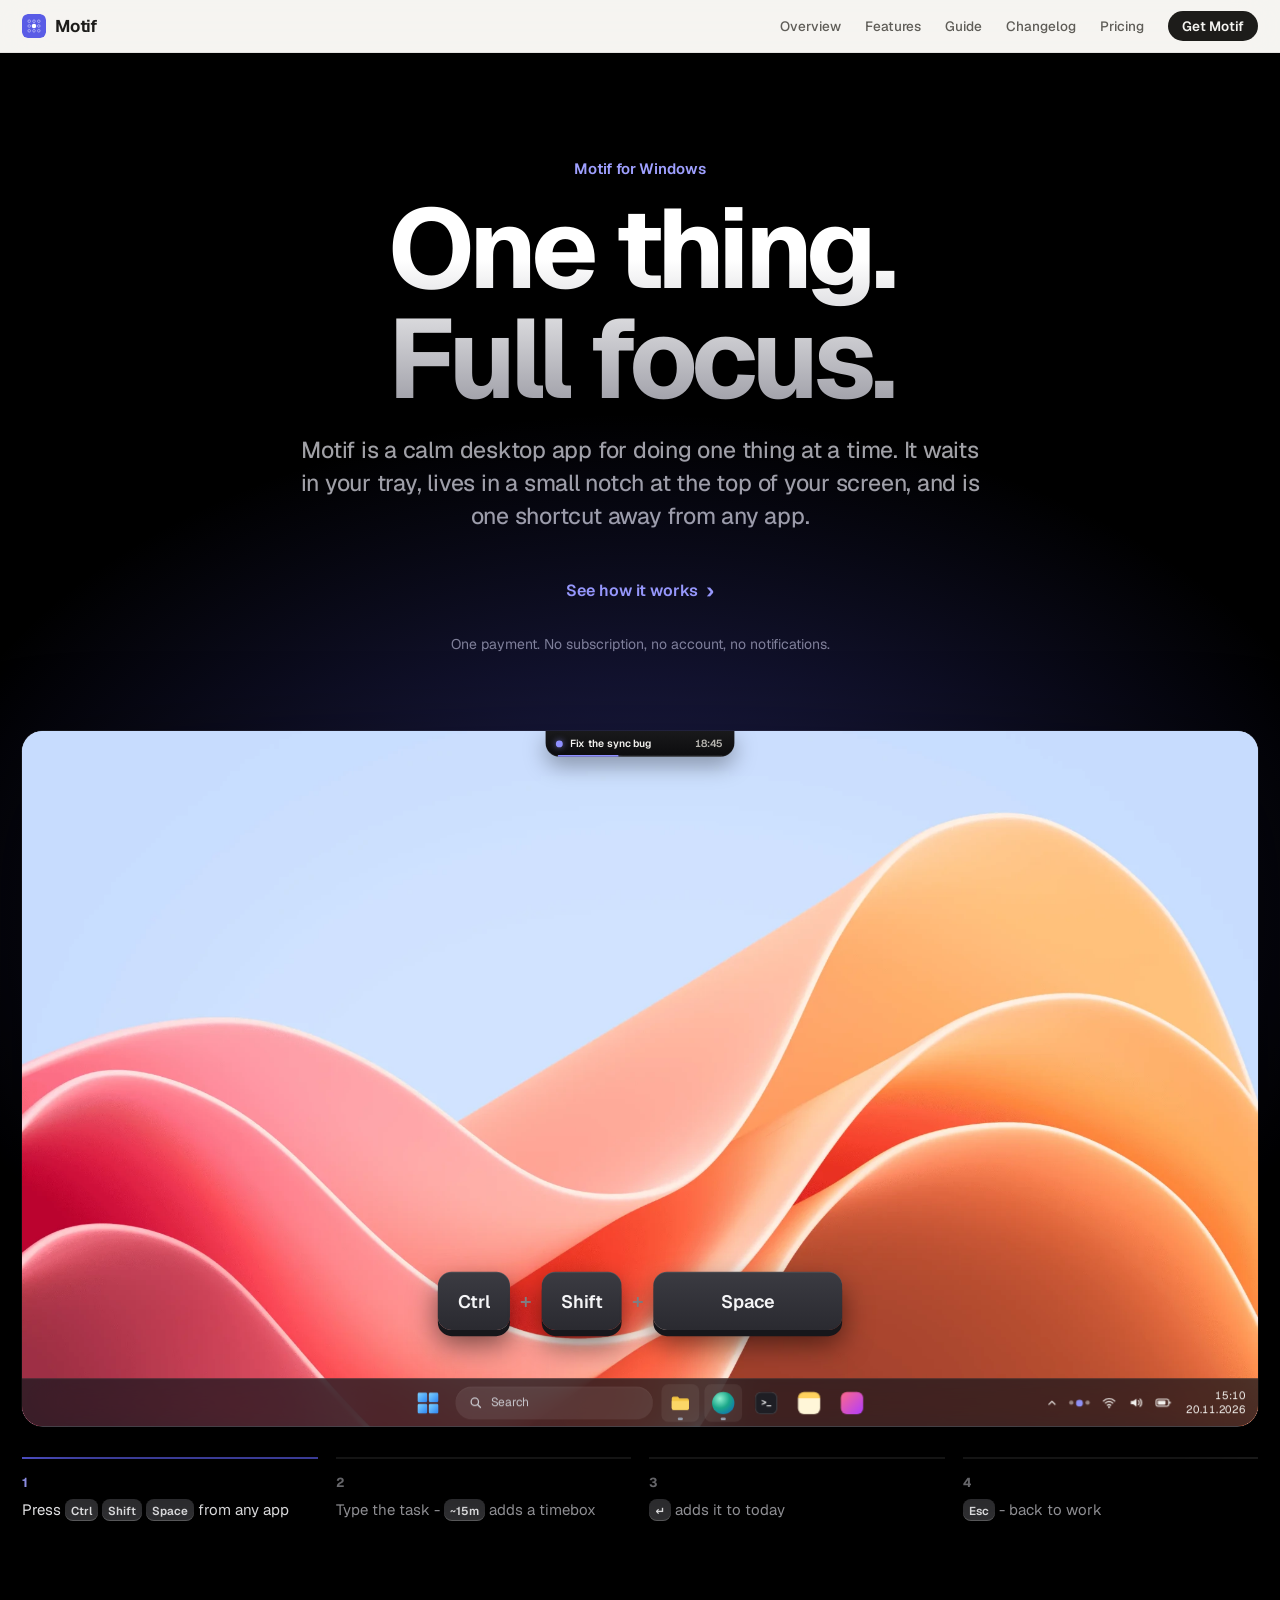
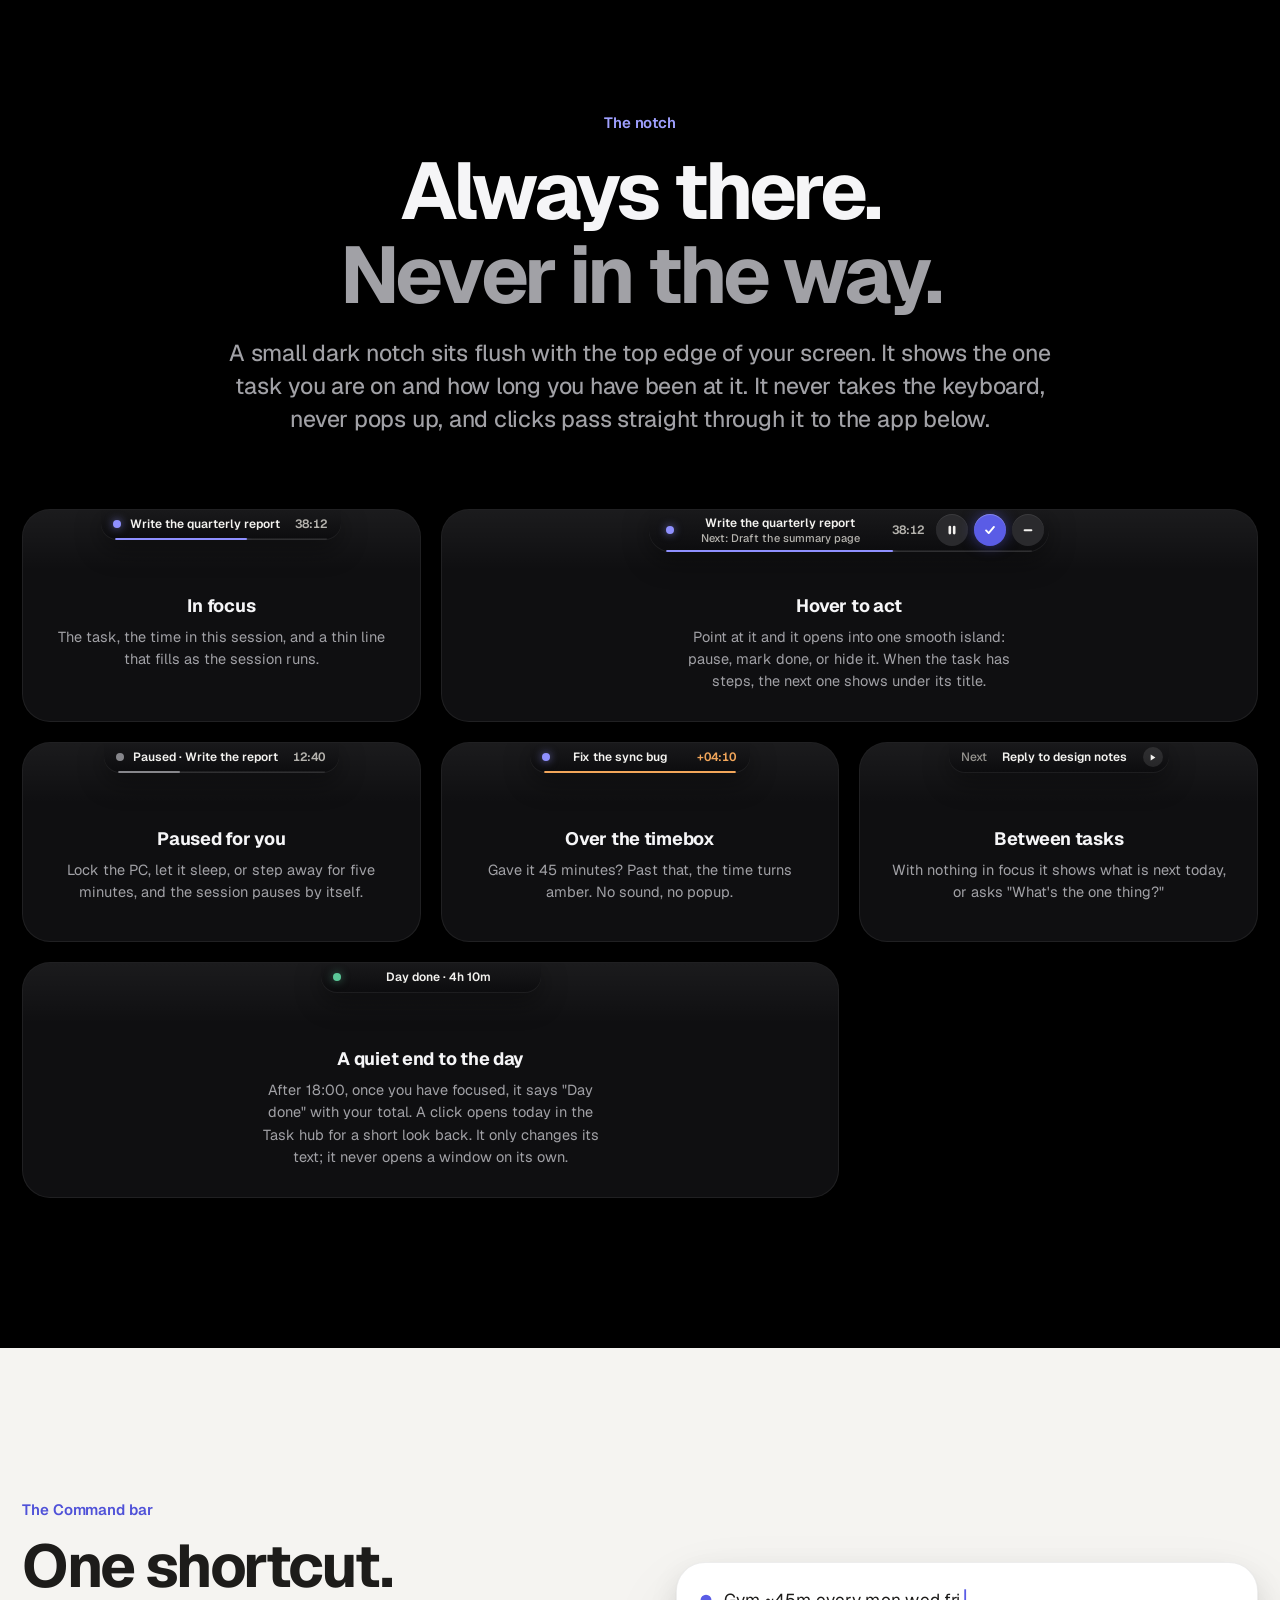
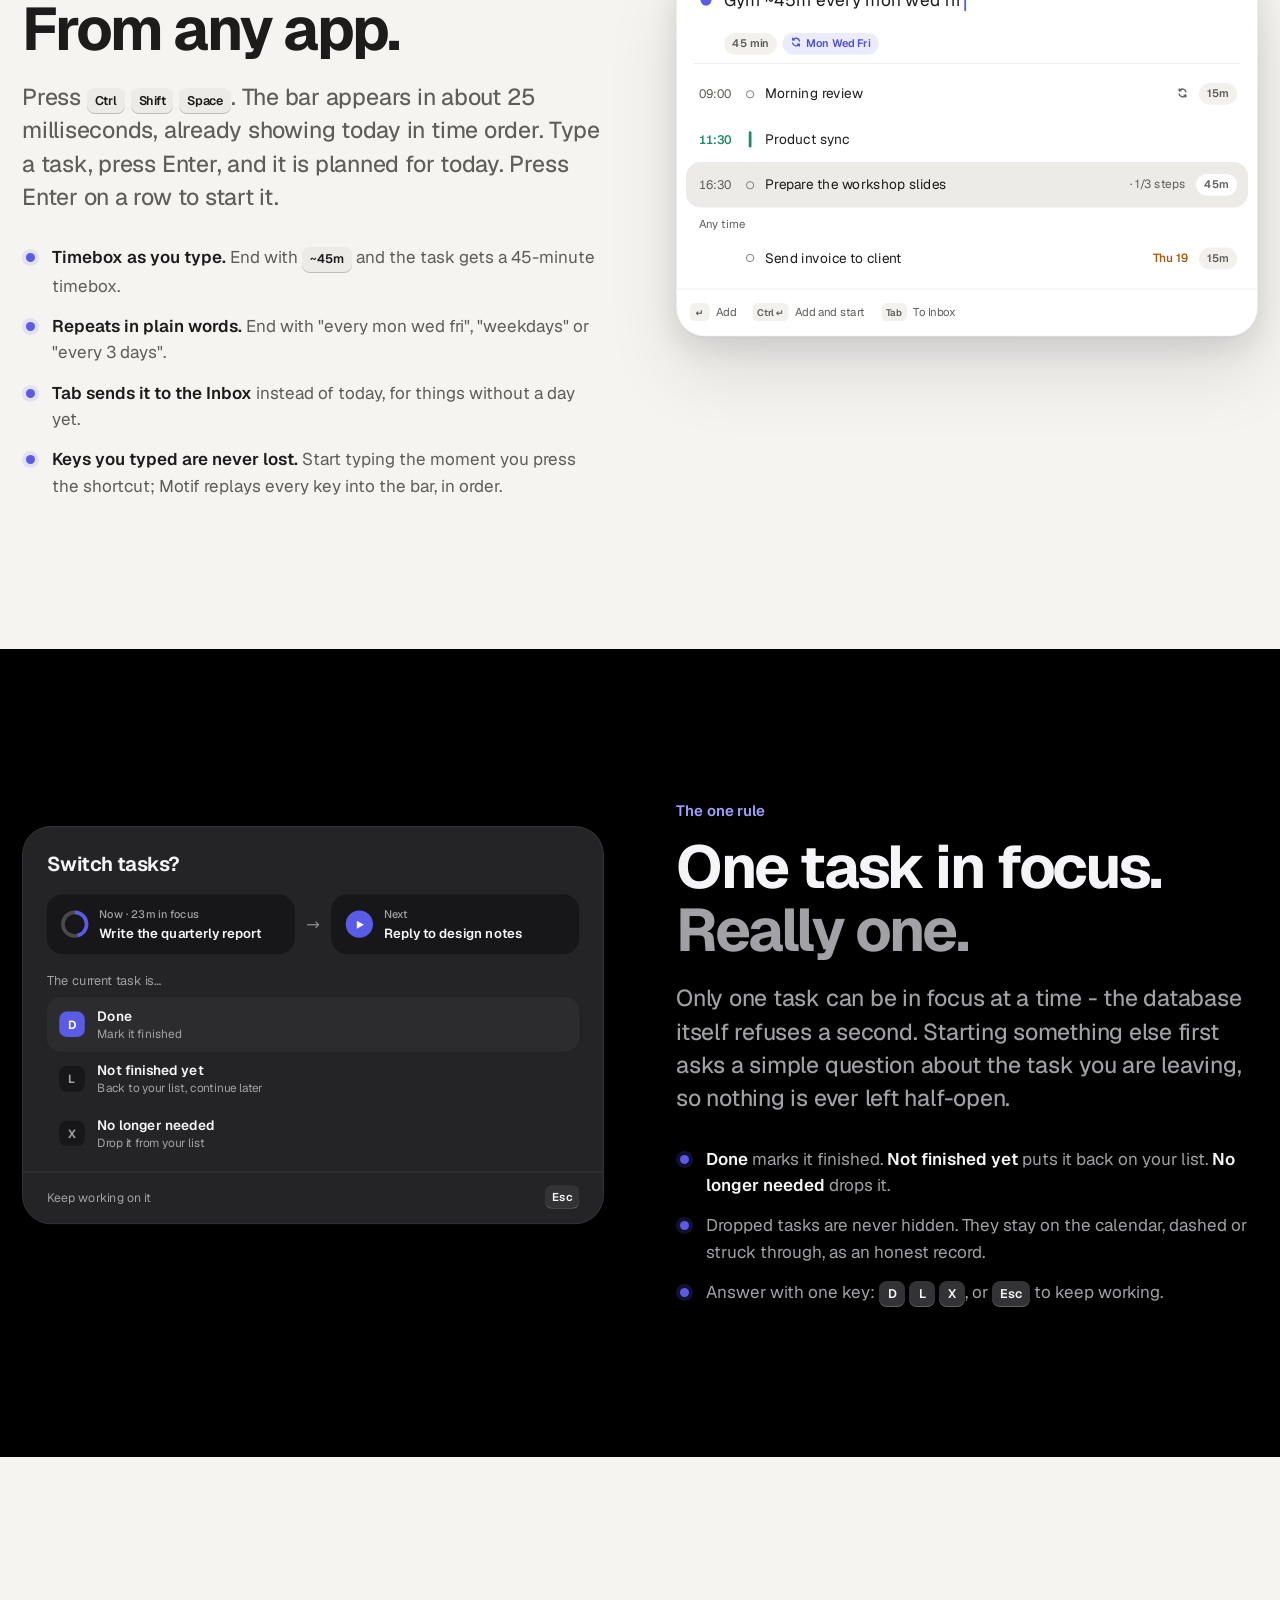
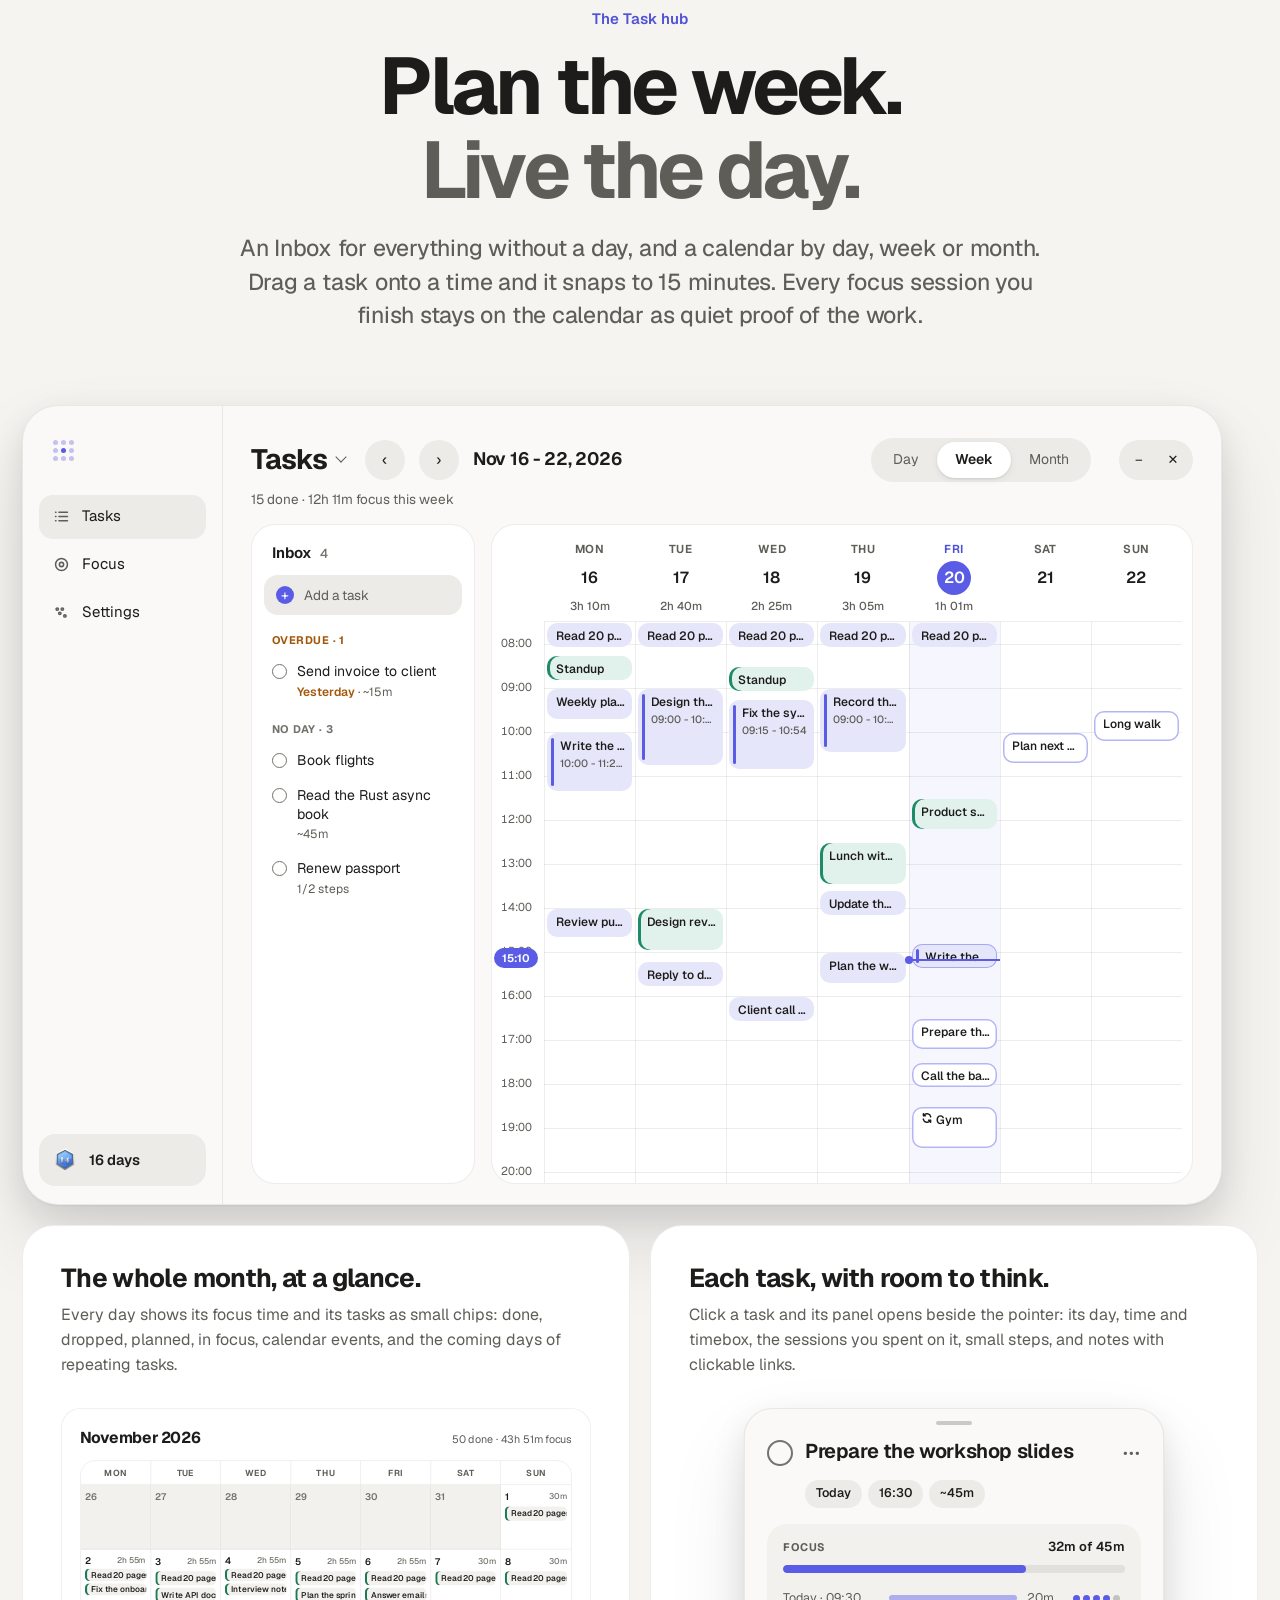
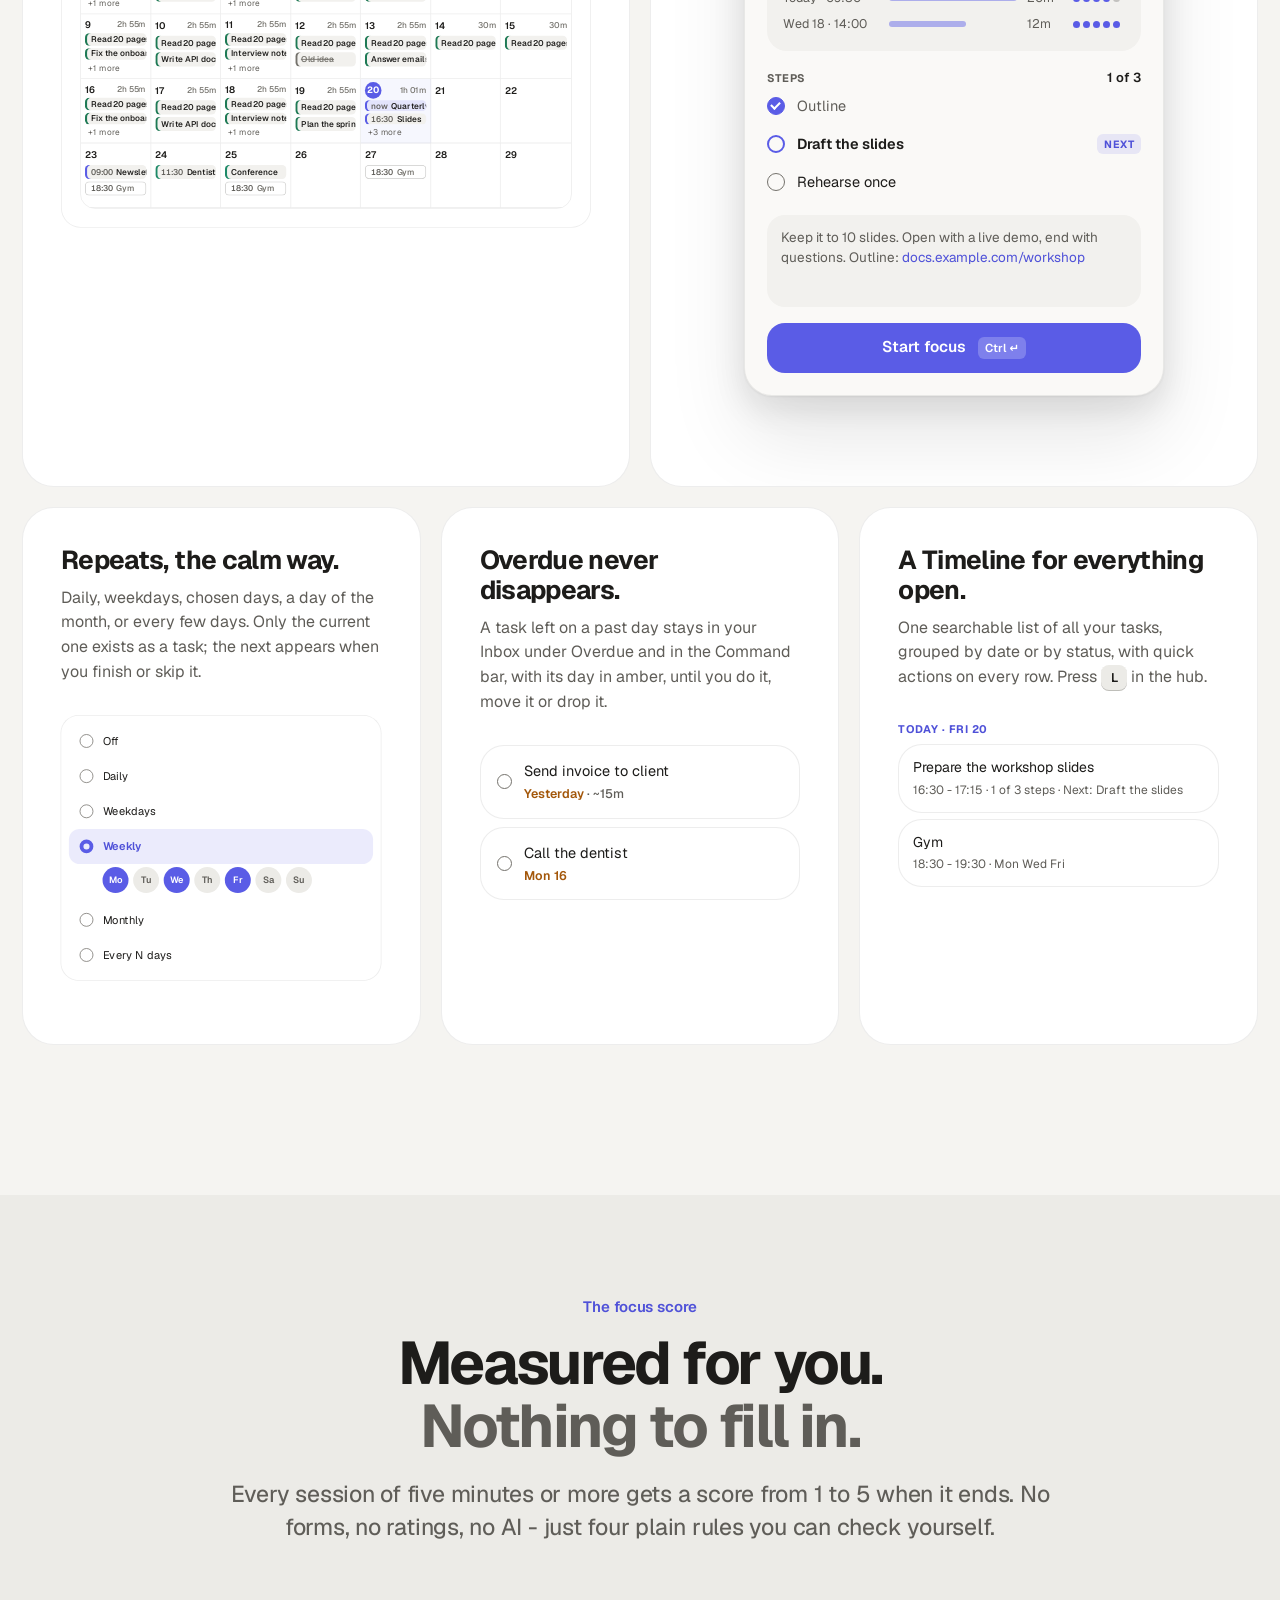
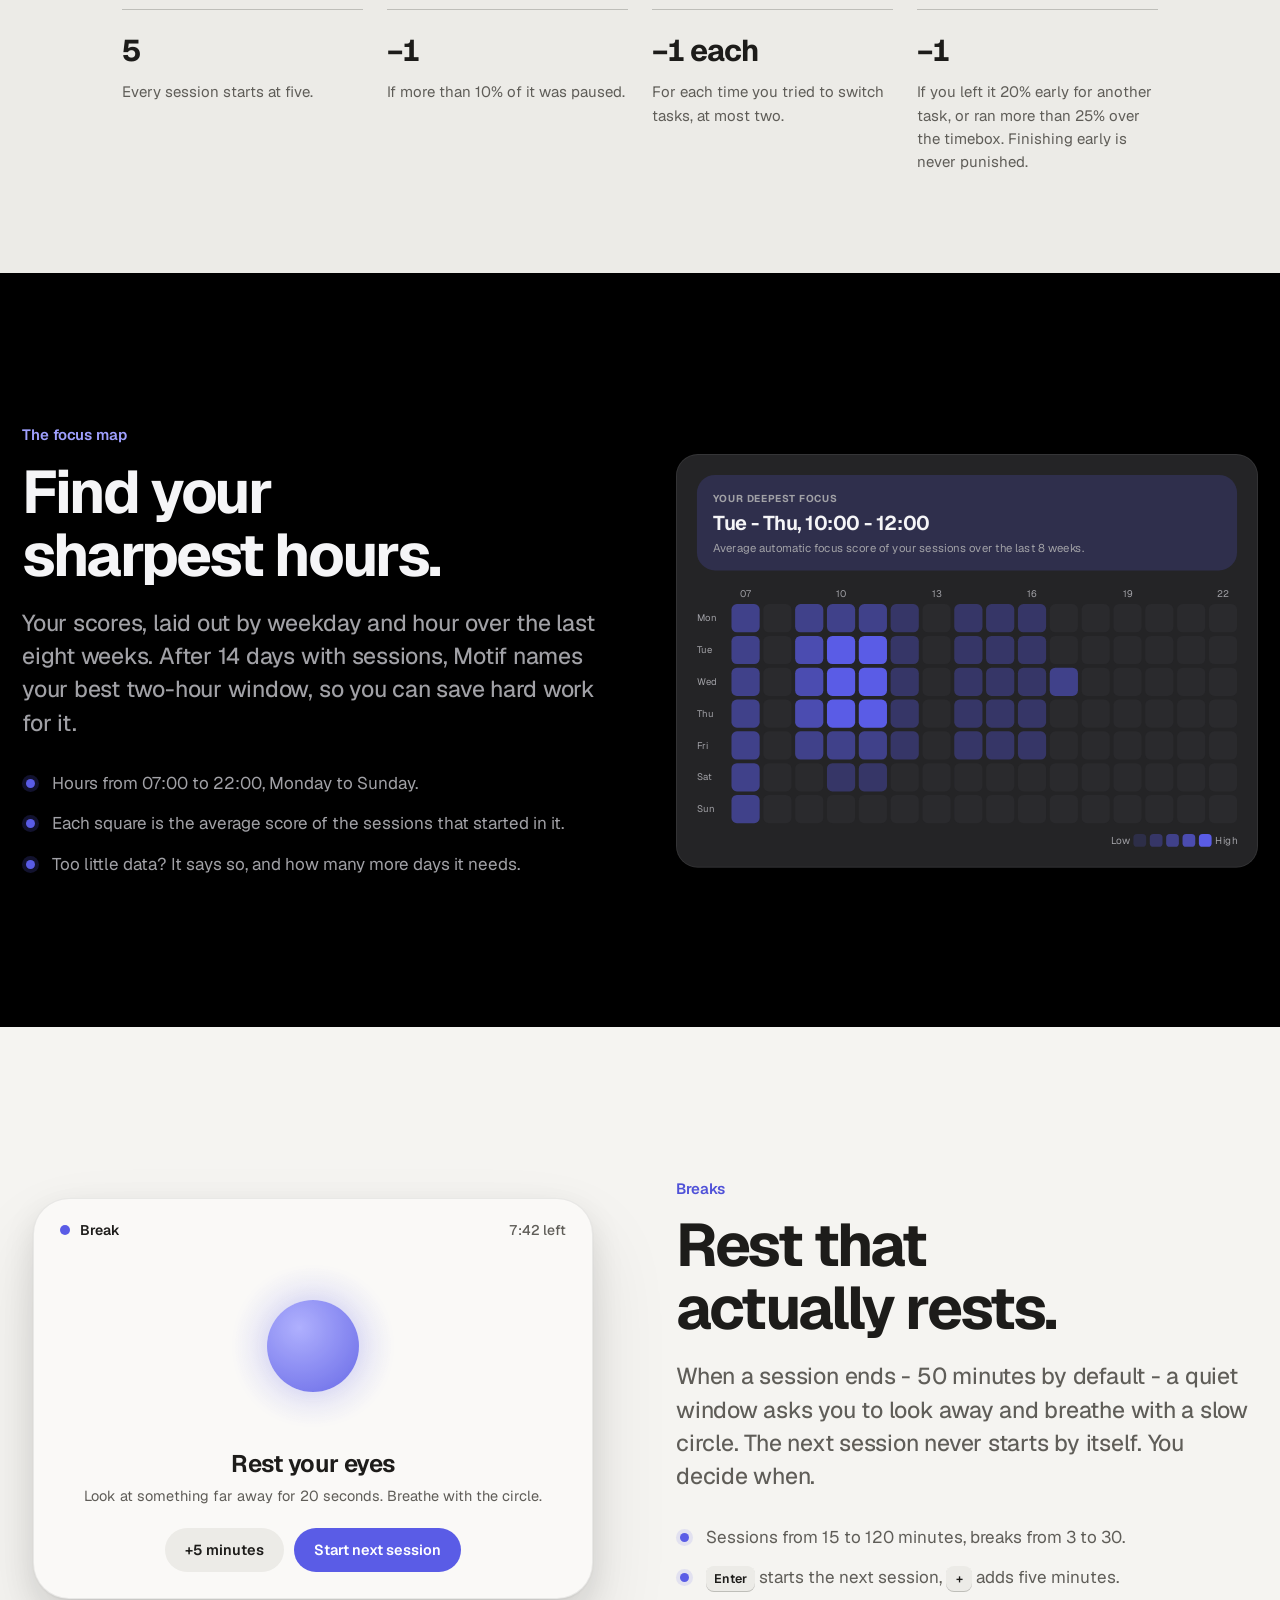
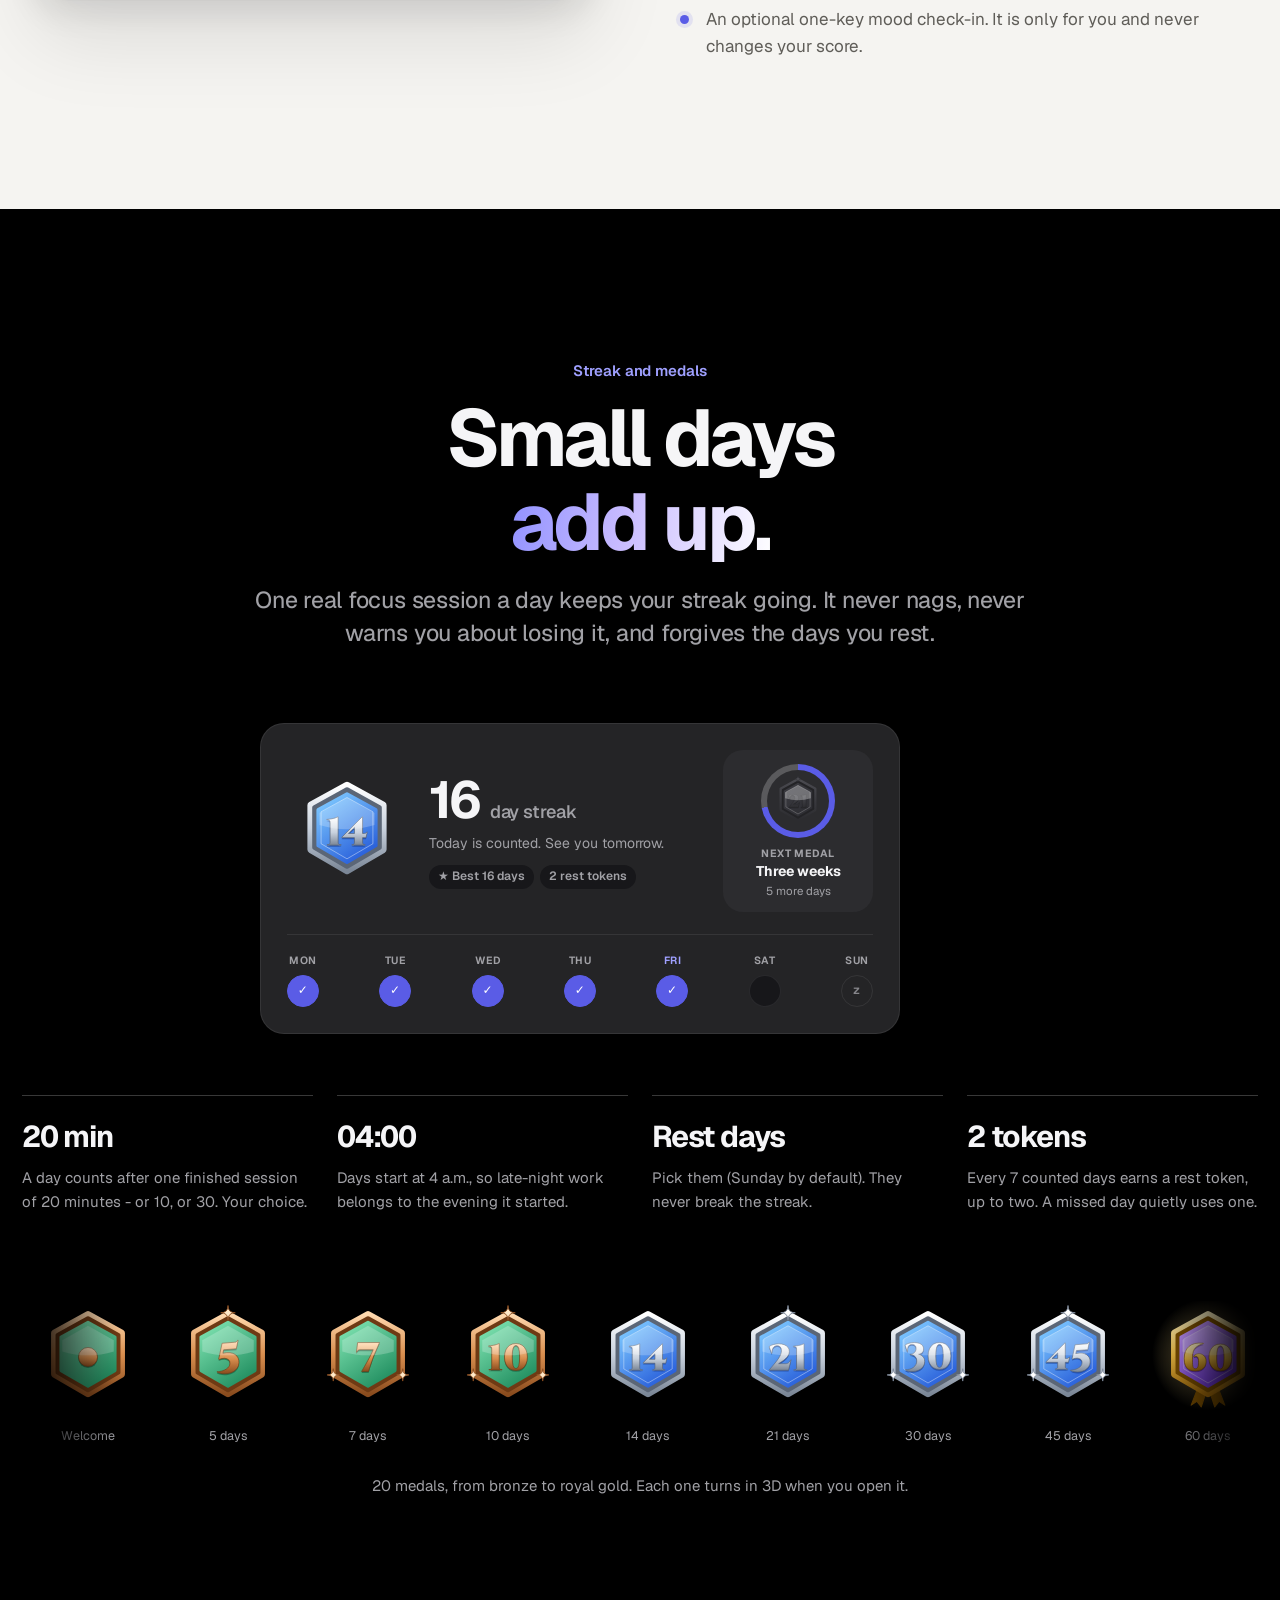
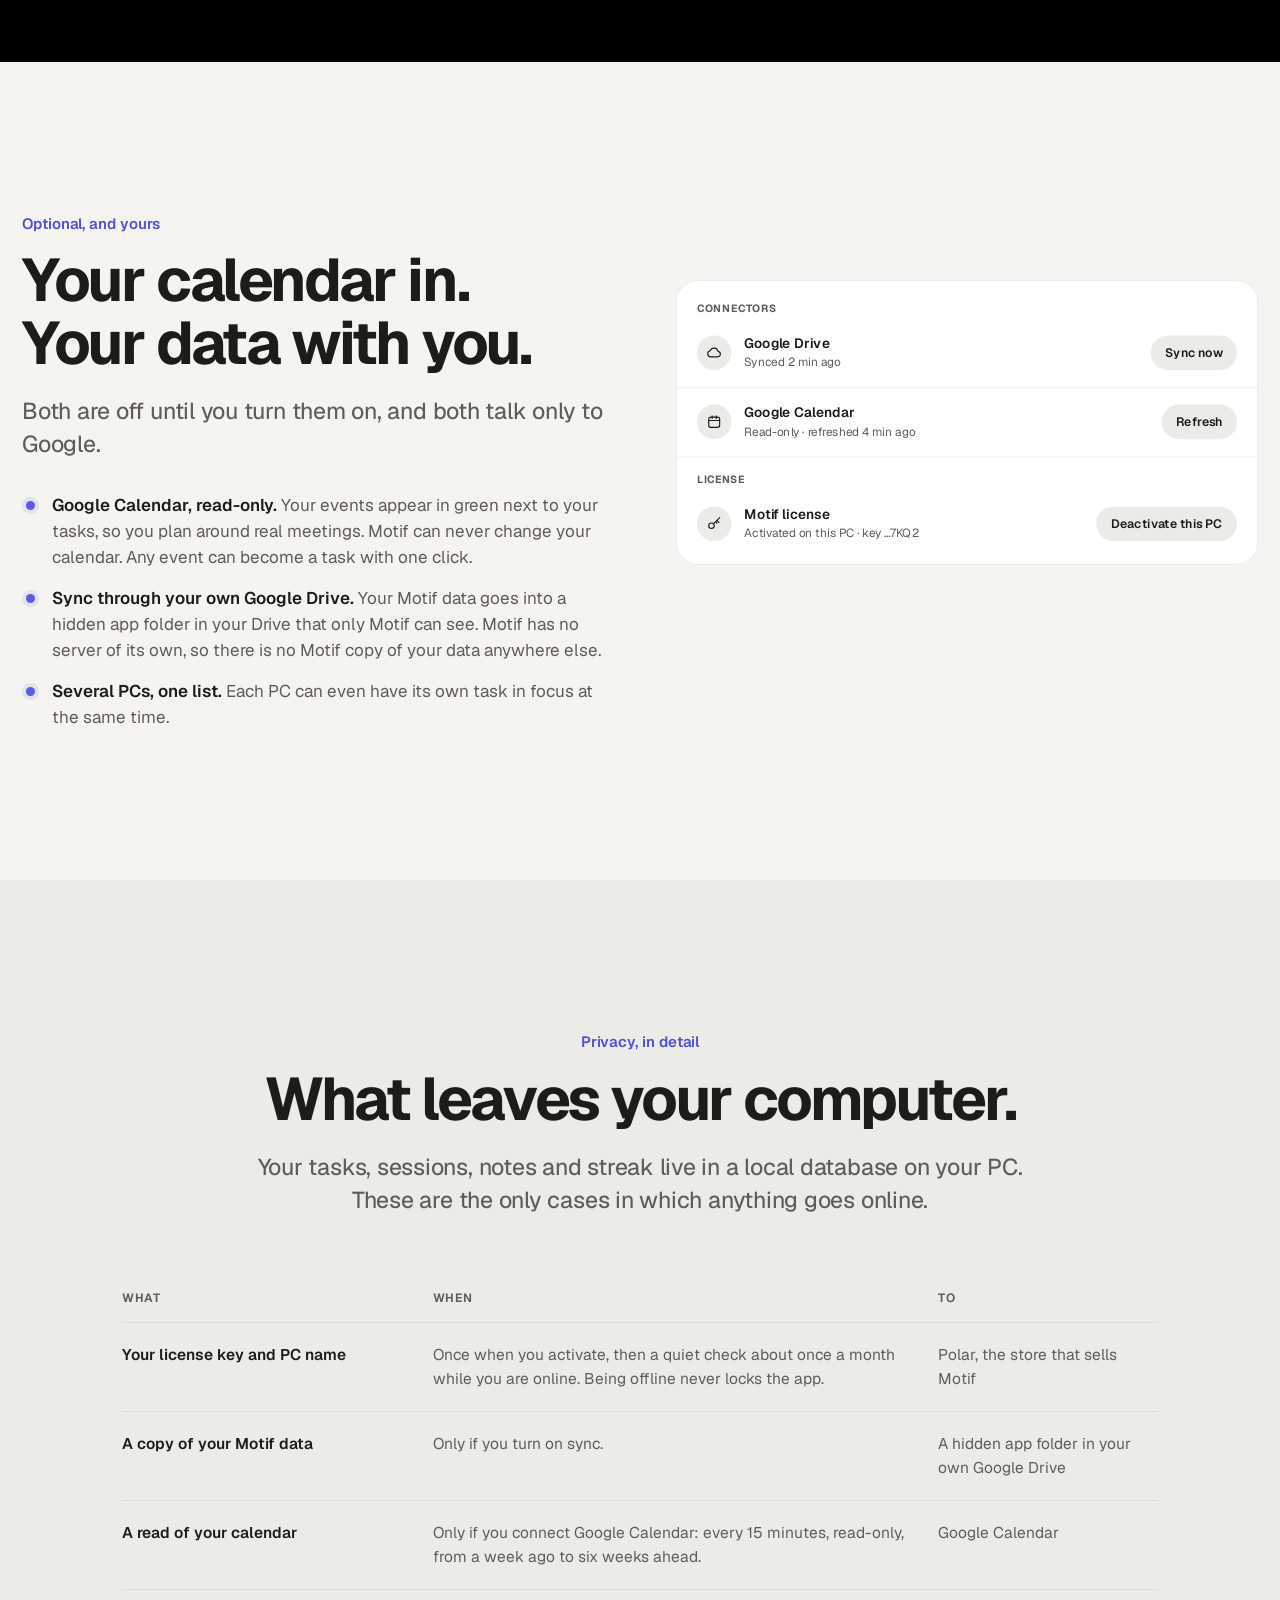
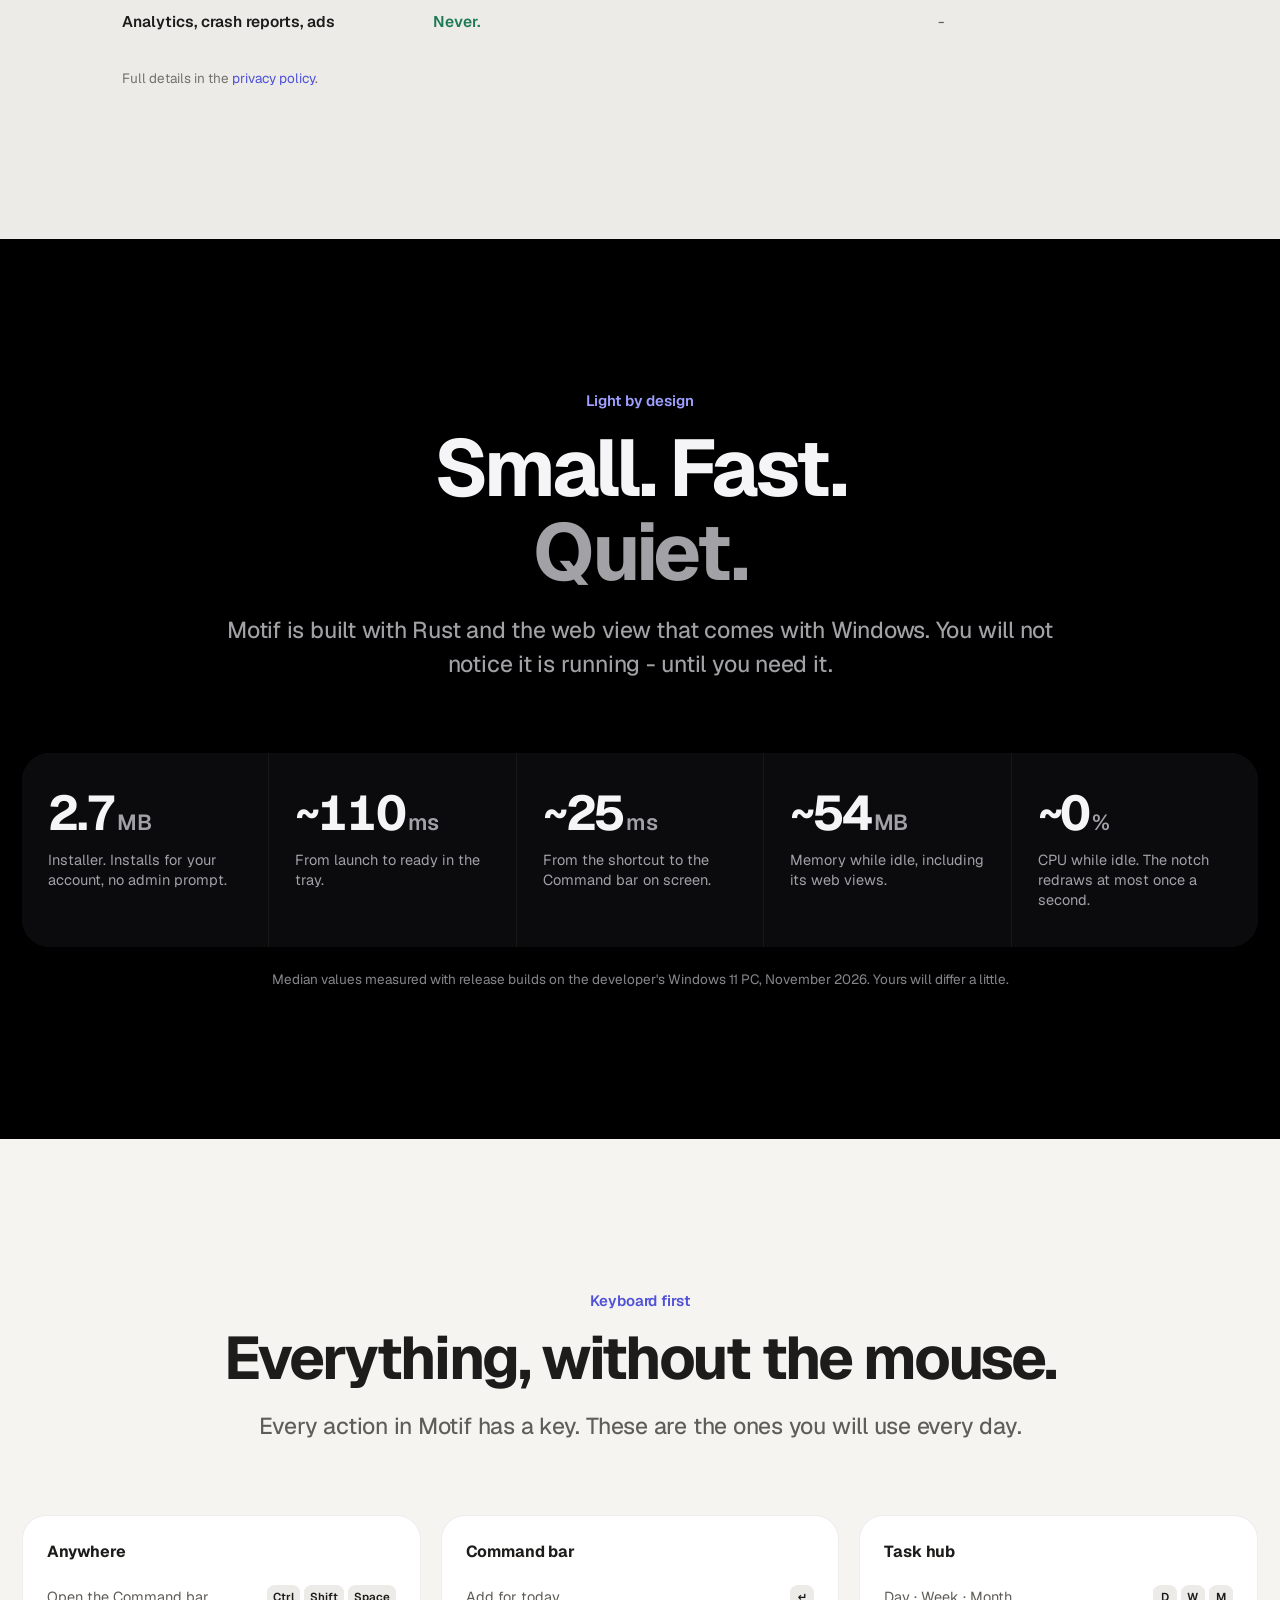
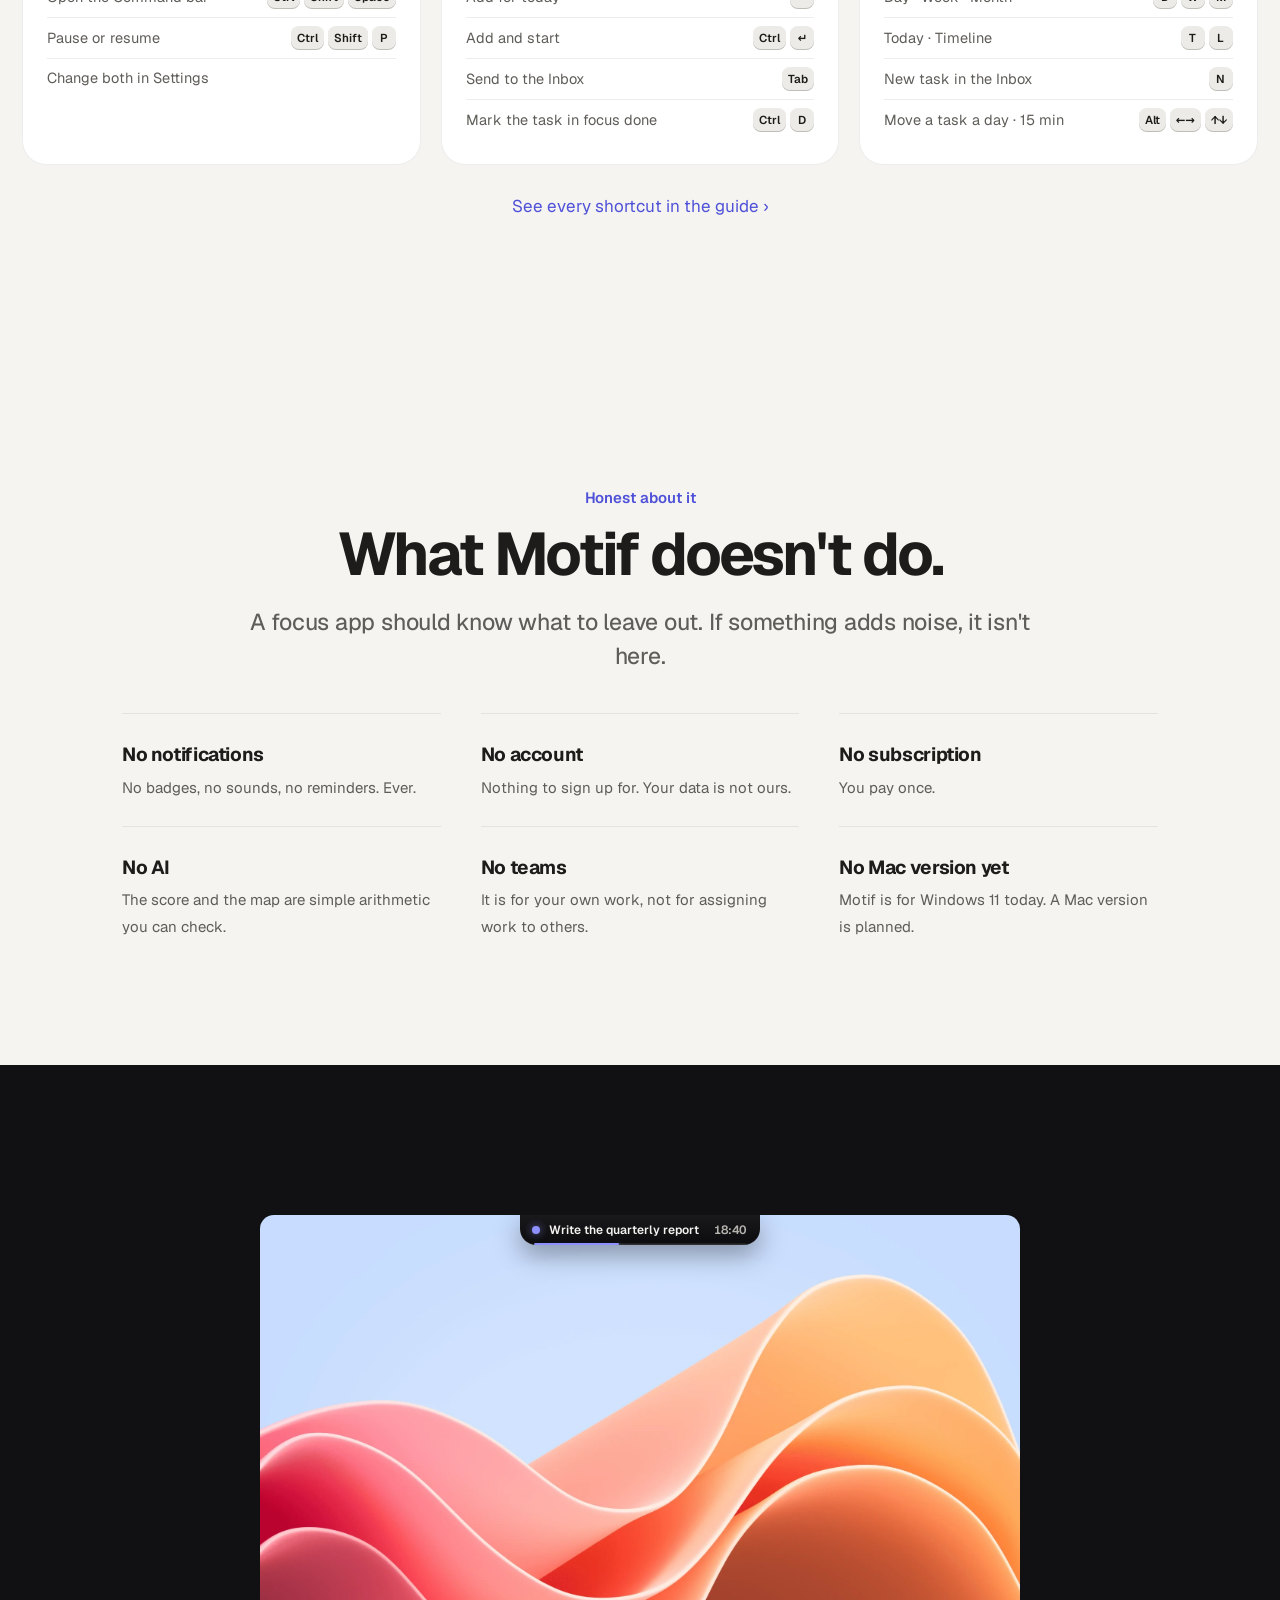
==== commit fac0a781: "Reduce header purchase button height" ====
--- a/index.html
+++ b/index.html
@@ -12,7 +12,7 @@
   <meta name="theme-color" content="#000000">
   <link rel="icon" href="icon.svg" type="image/svg+xml">
   <link rel="preload" href="fonts/geist-latin.woff2" as="font" type="font/woff2" crossorigin>
-  <link rel="stylesheet" href="style.css?v=8">
+  <link rel="stylesheet" href="style.css?v=9">
 </head>
 <body>
 
--- a/style.css
+++ b/style.css
@@ -149,7 +149,7 @@
 .nav-links a.nav-buy {
   display: inline-flex;
   align-items: center;
-  min-height: 36px;
+  min-height: 30px;
   padding: 0 14px;
   border-radius: 999px;
   background: var(--text);
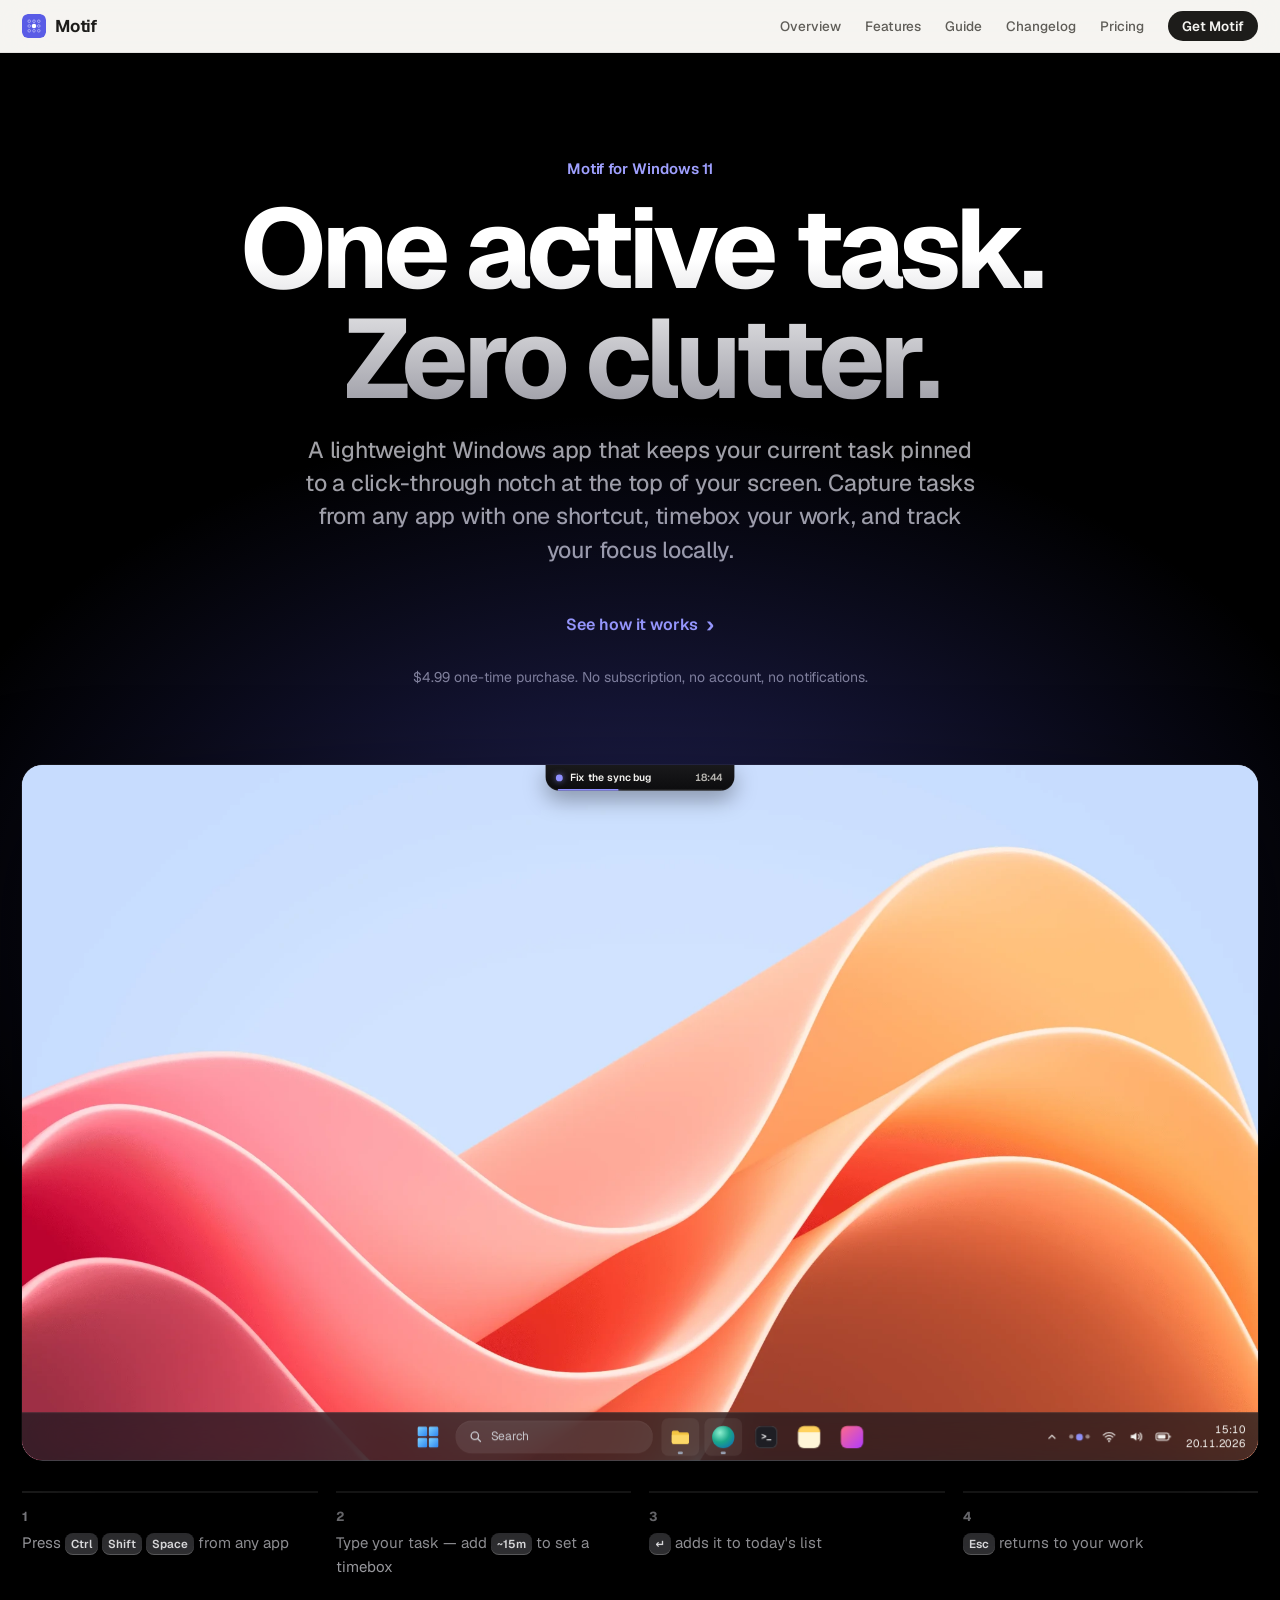
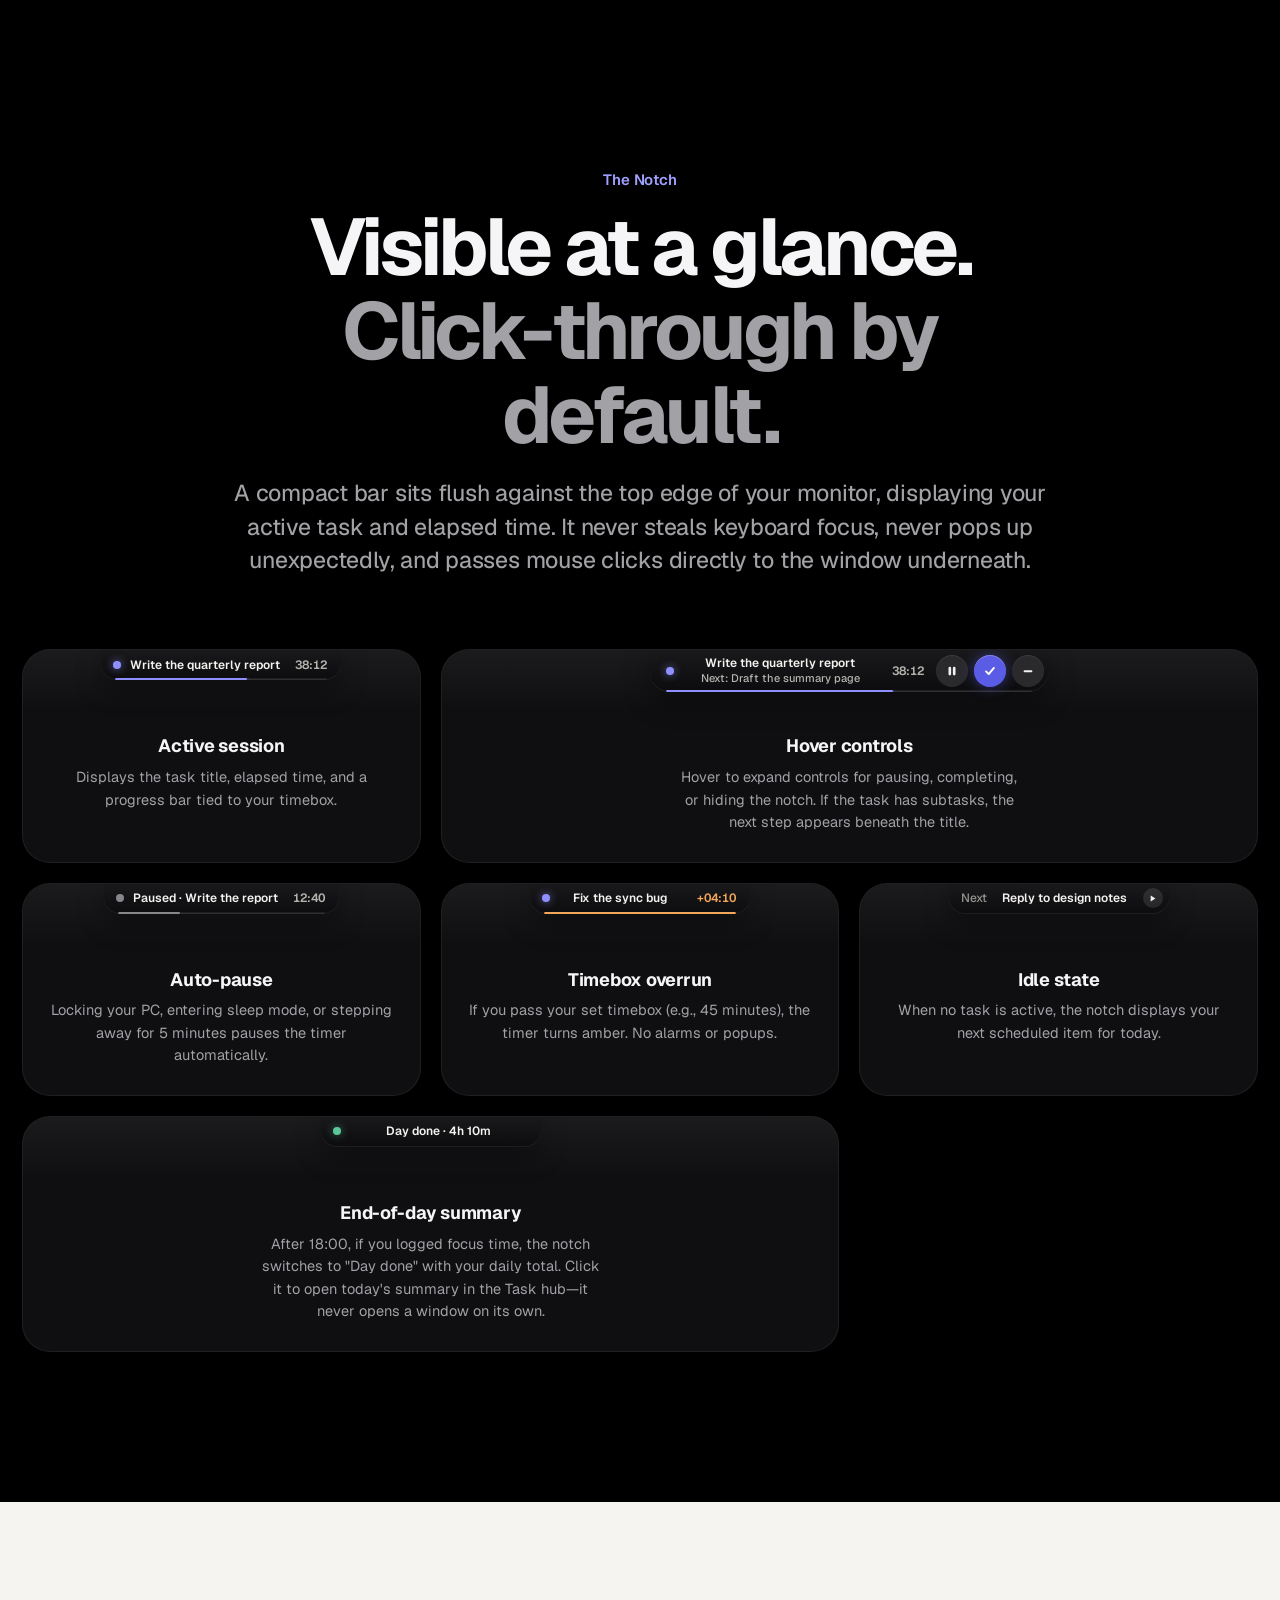
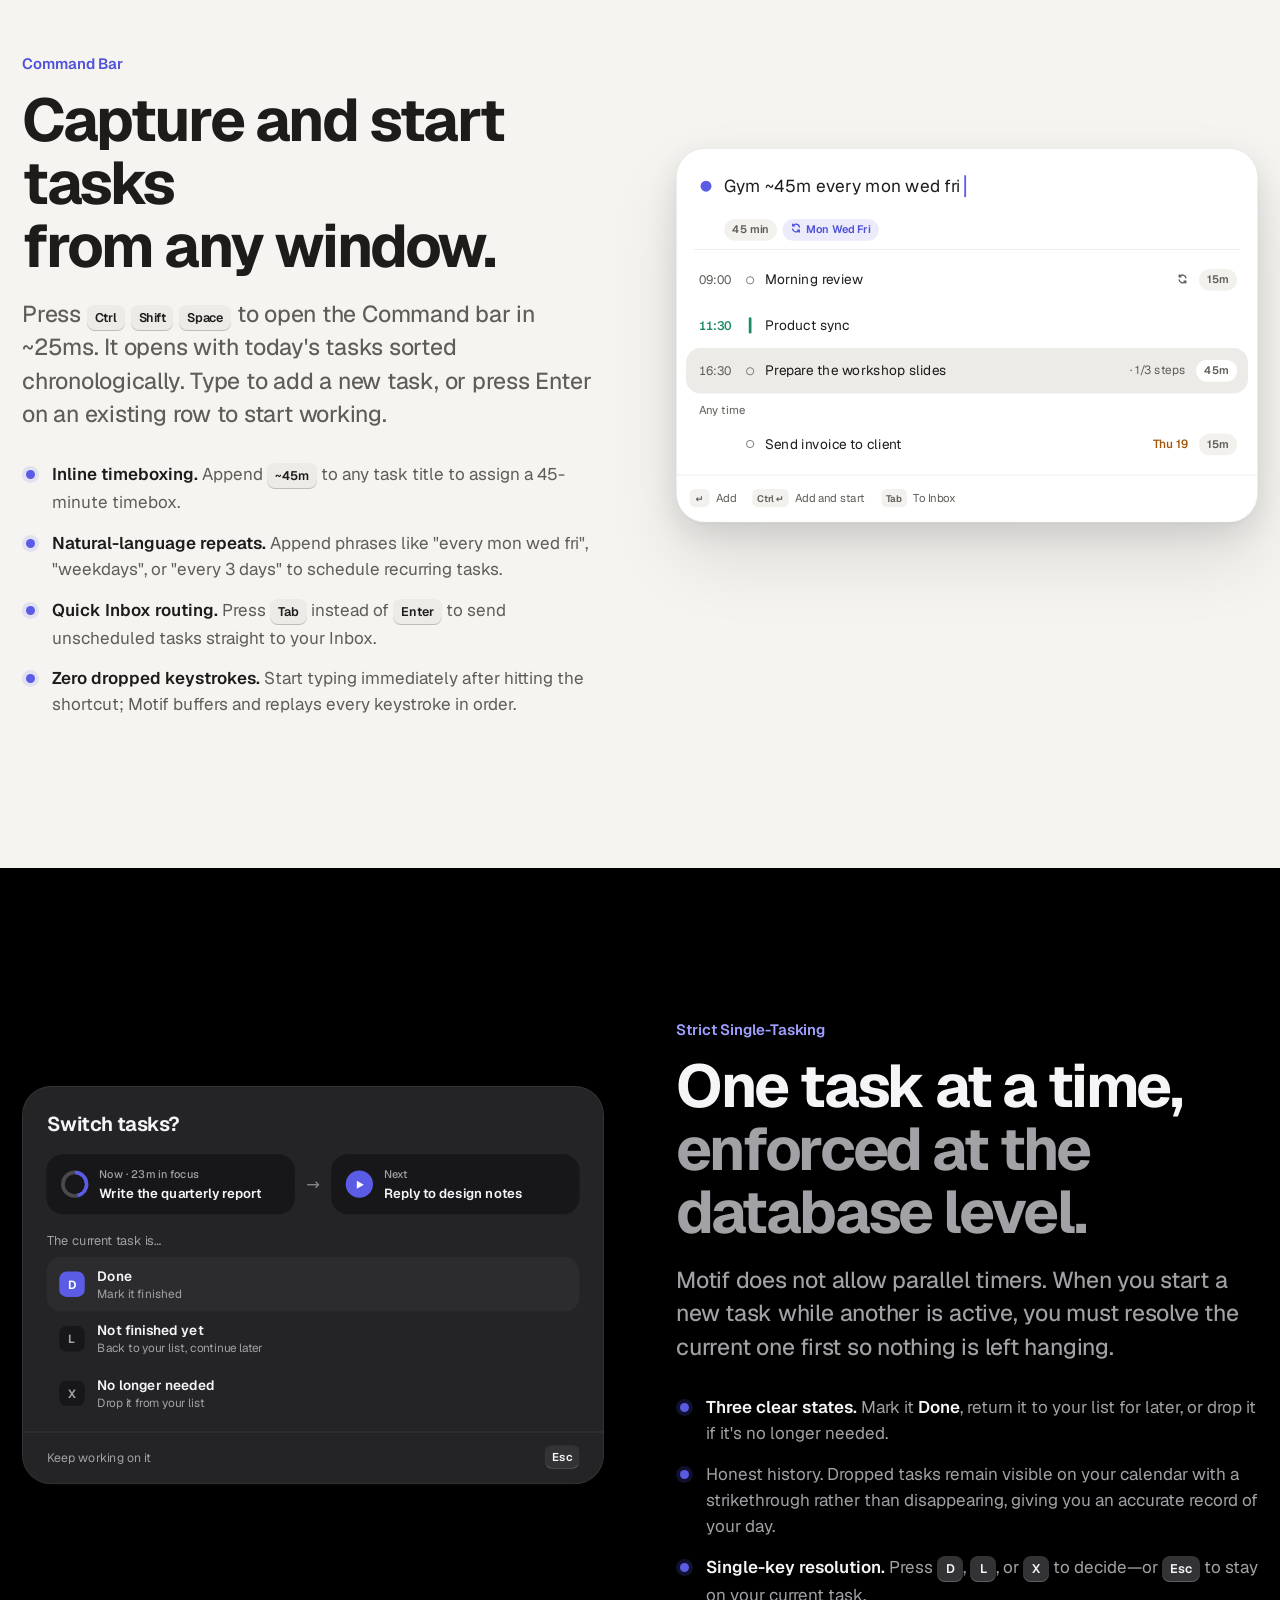
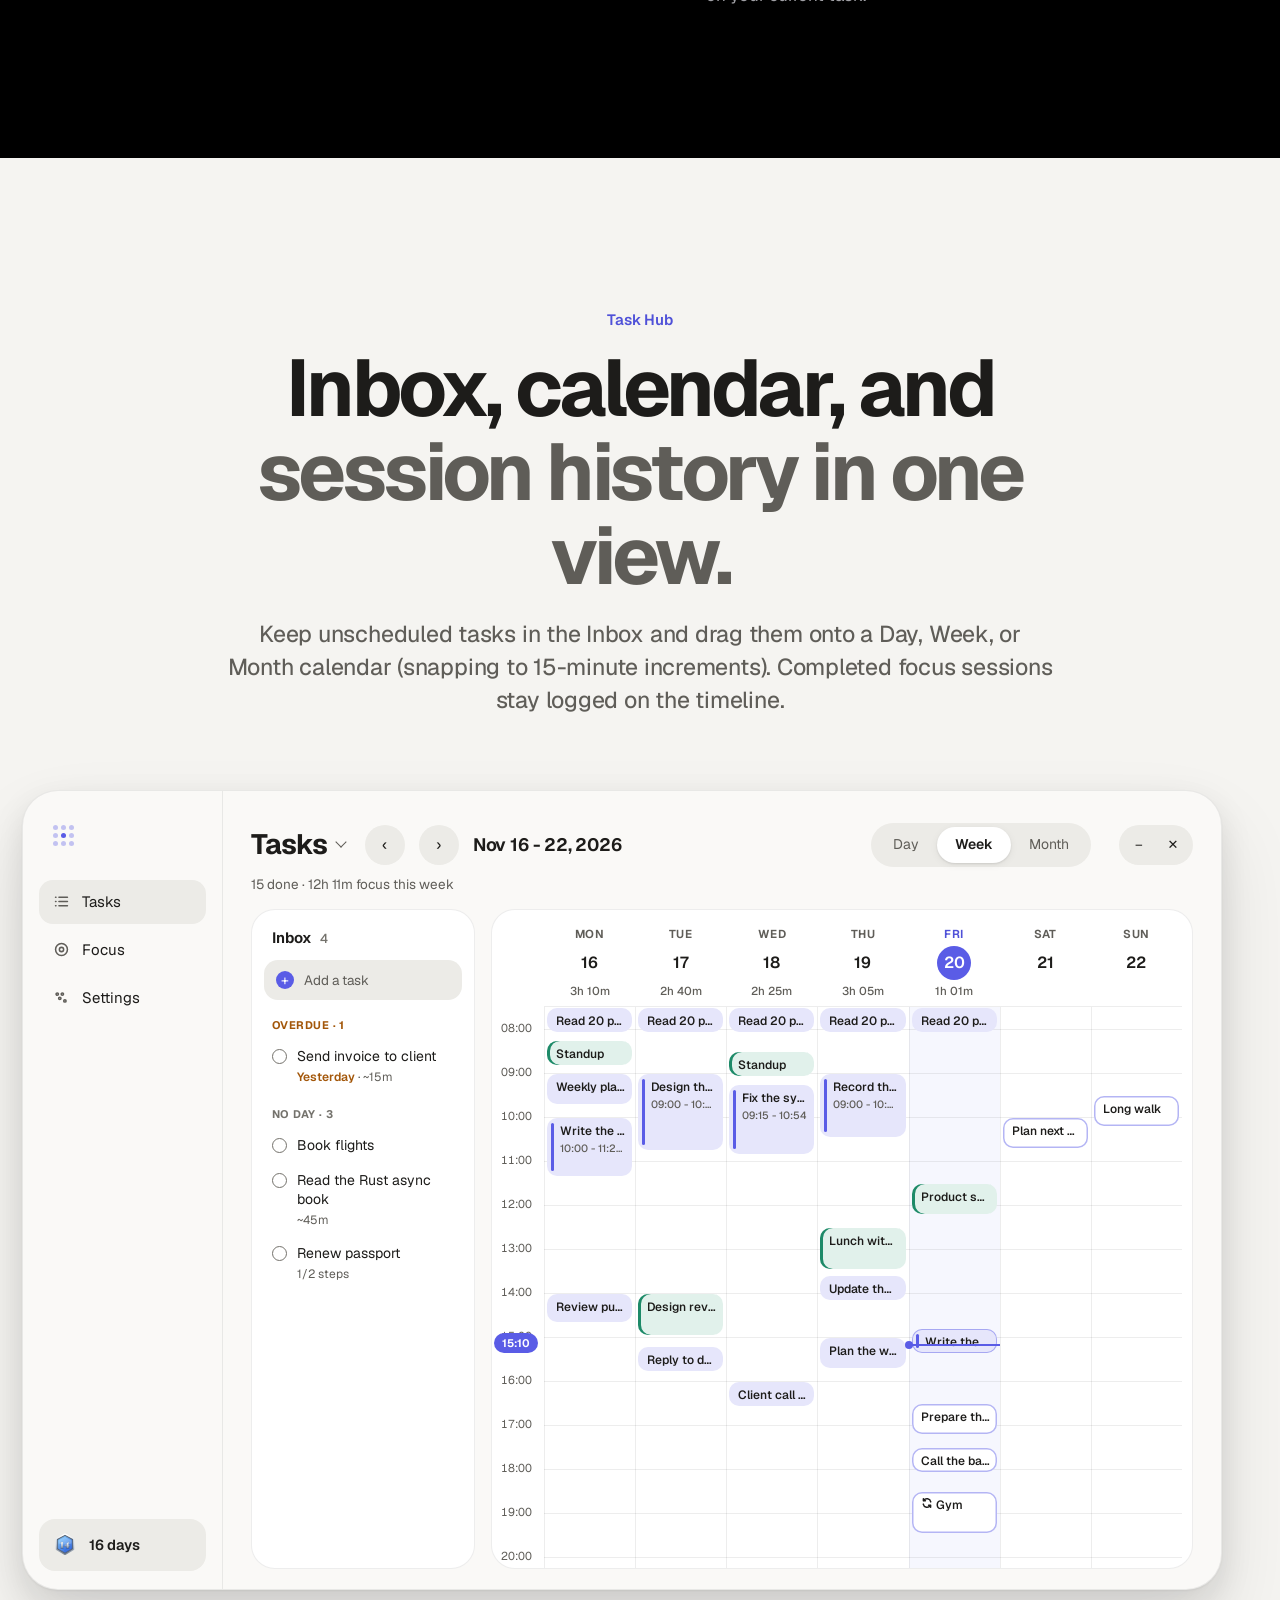
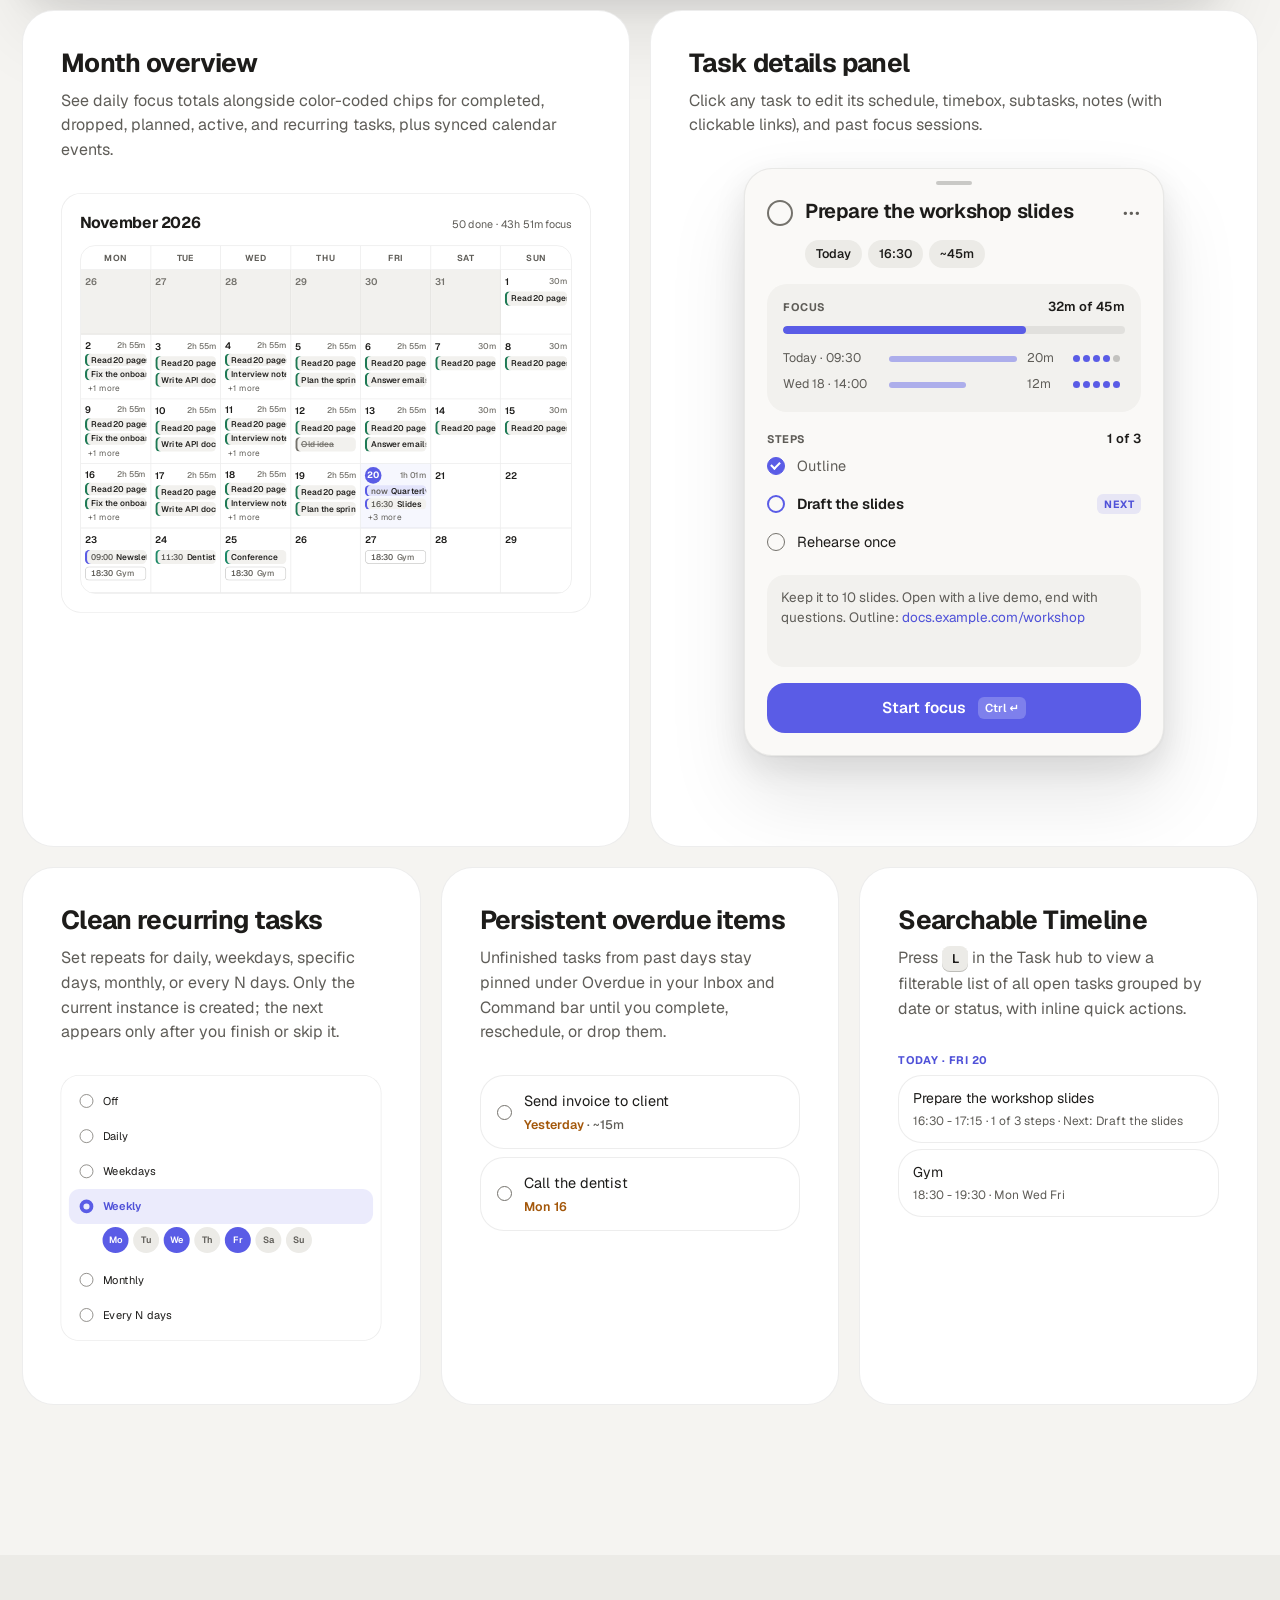
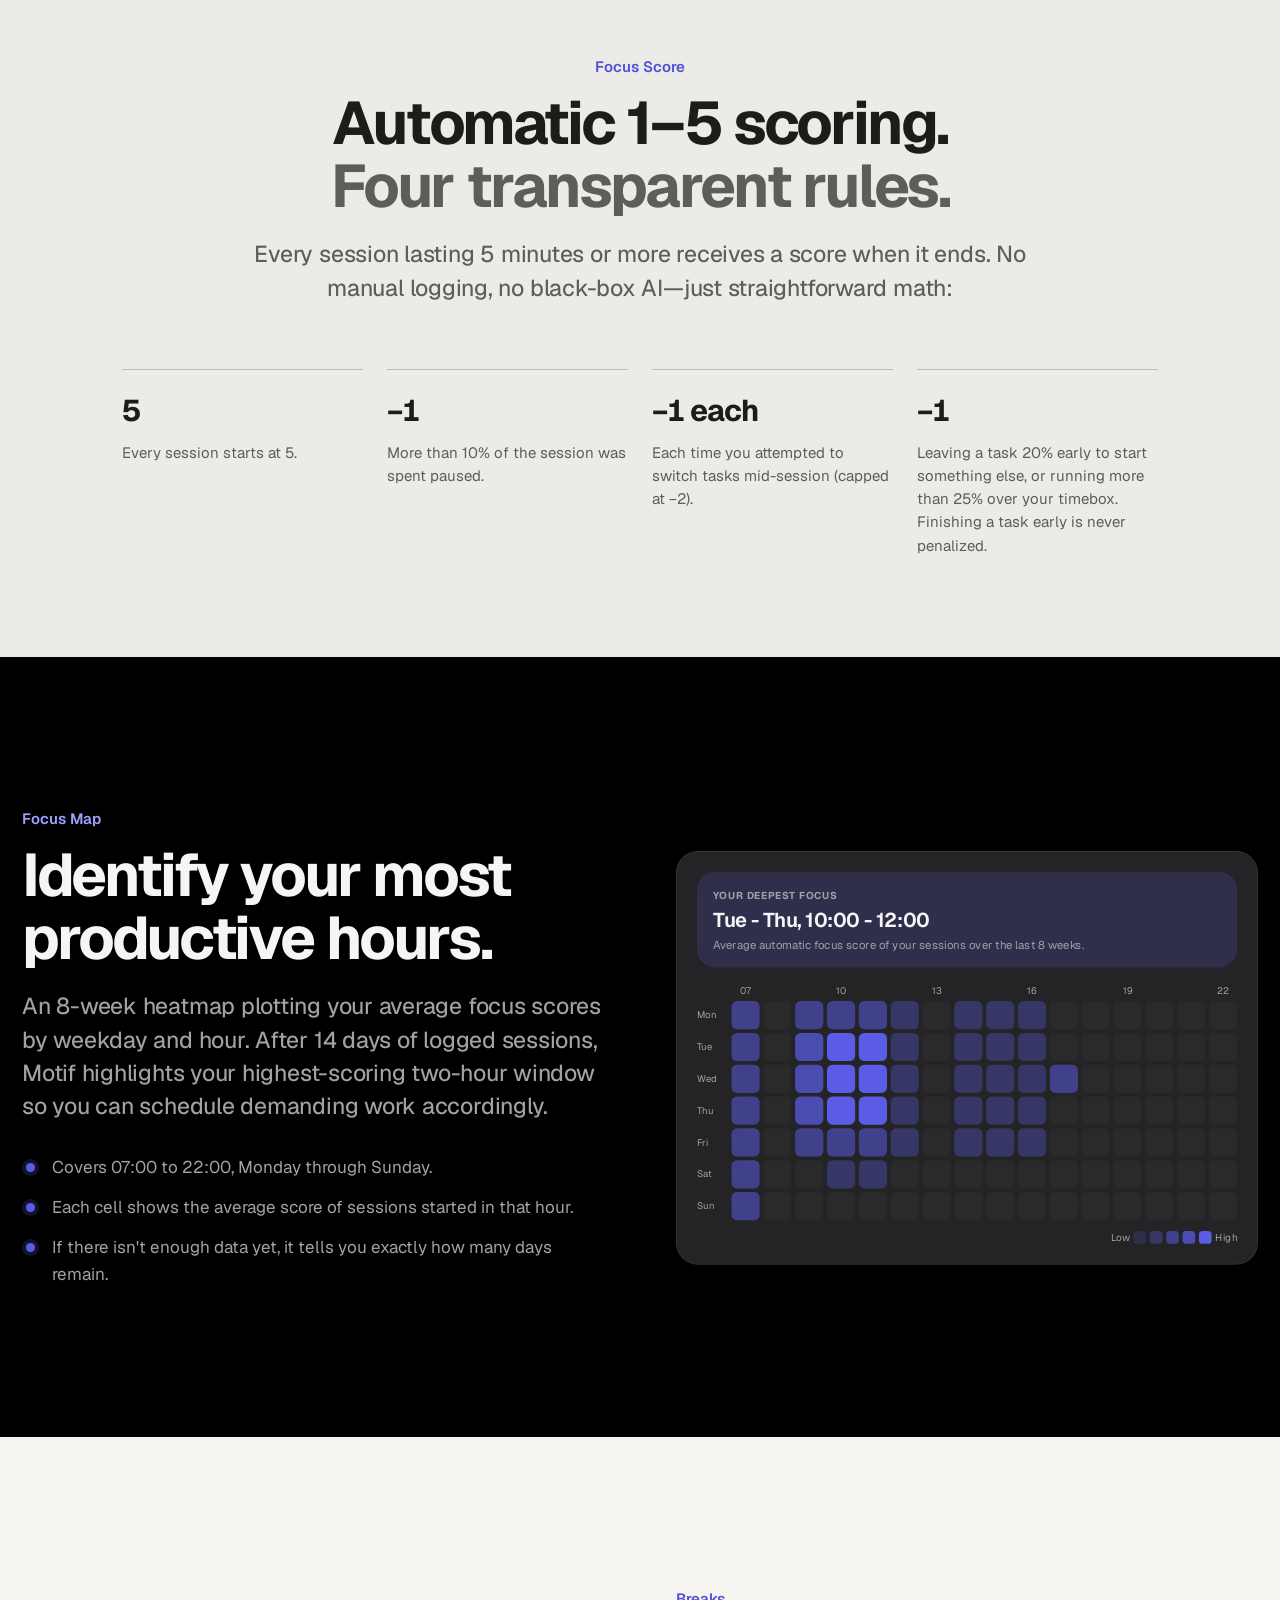
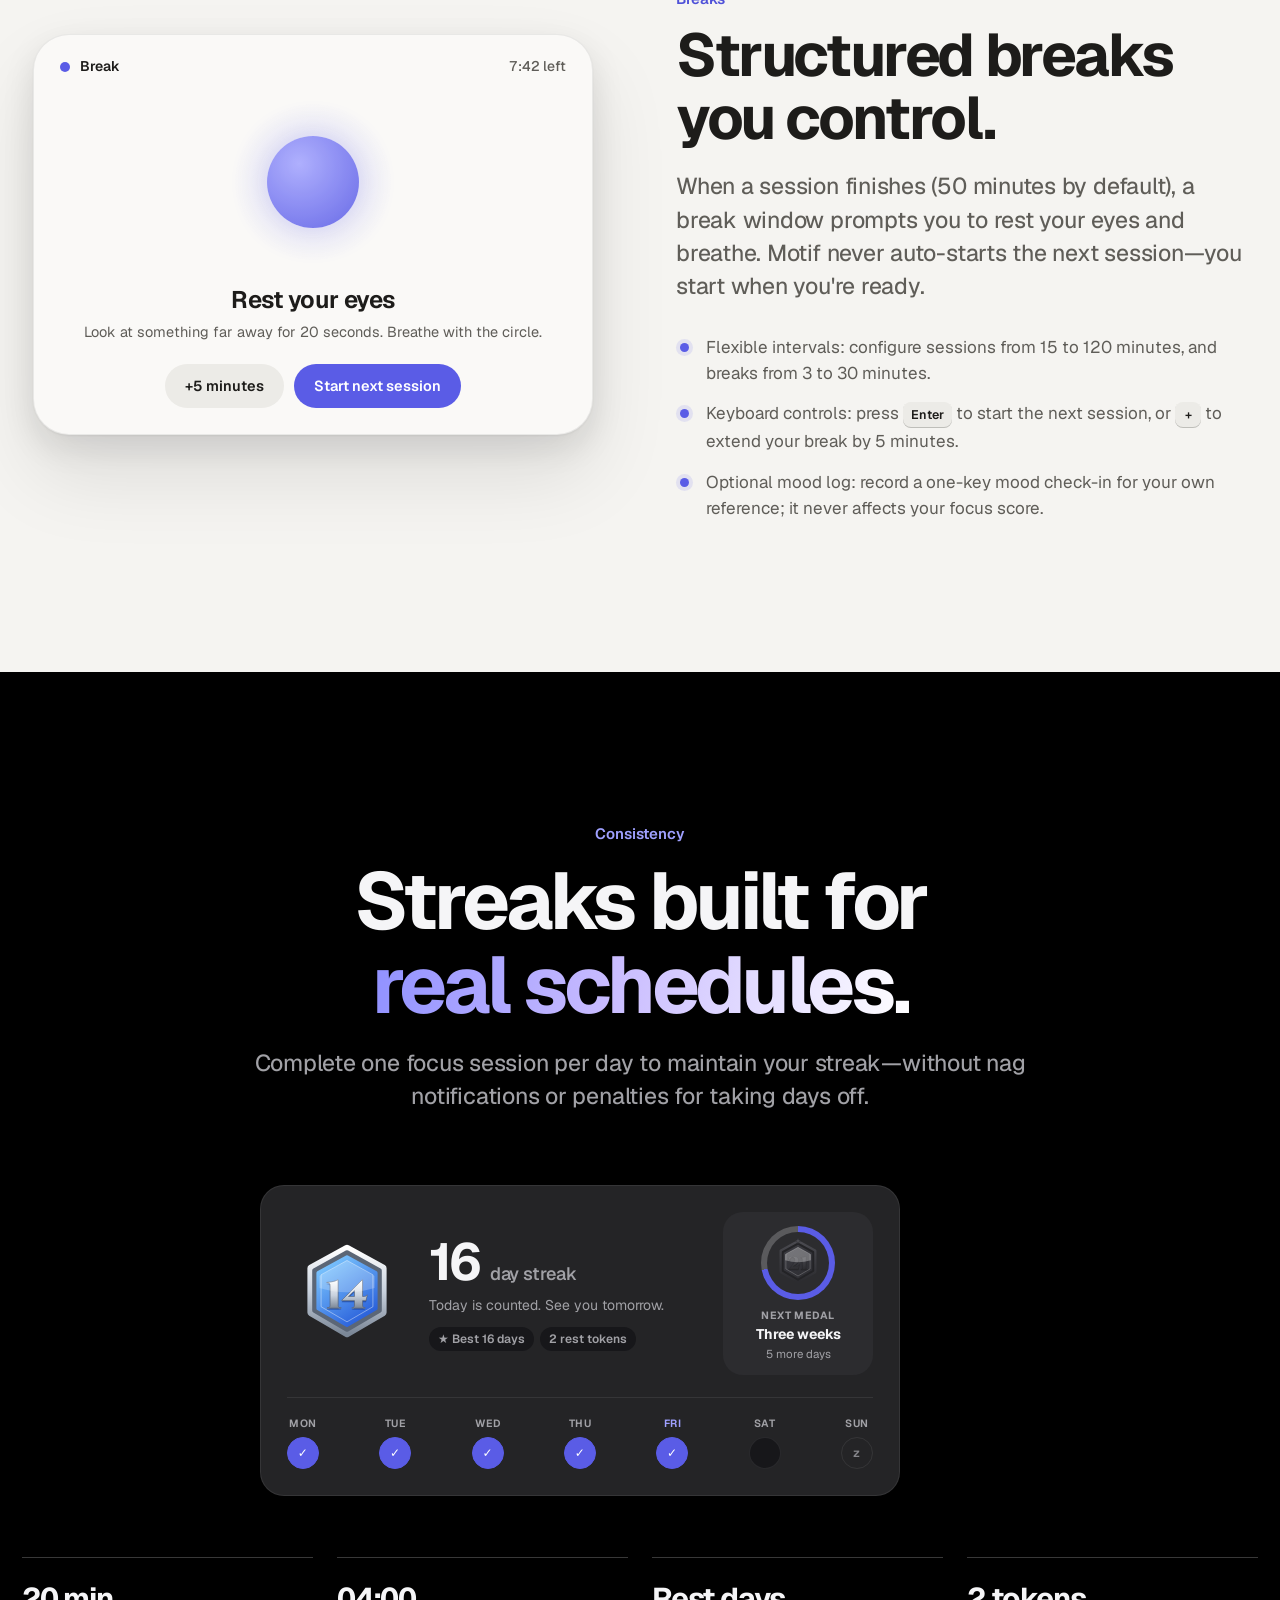
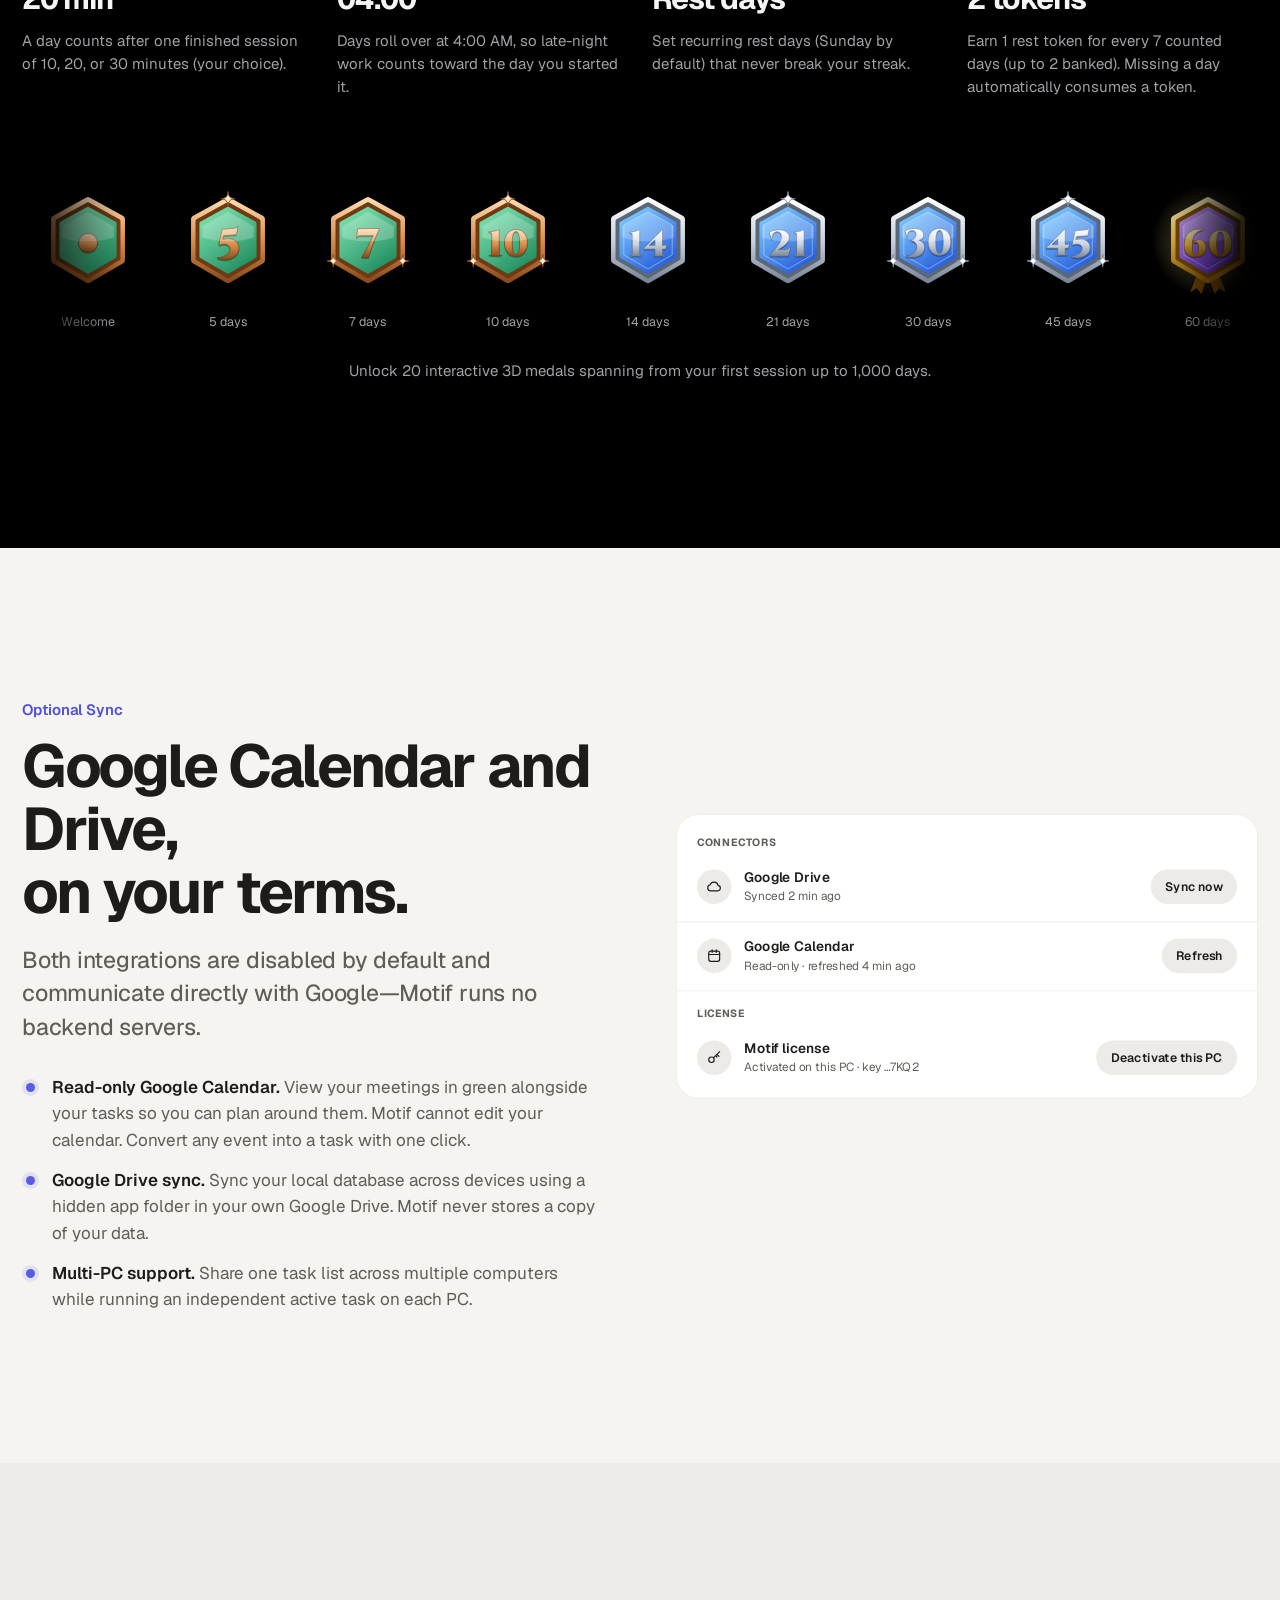
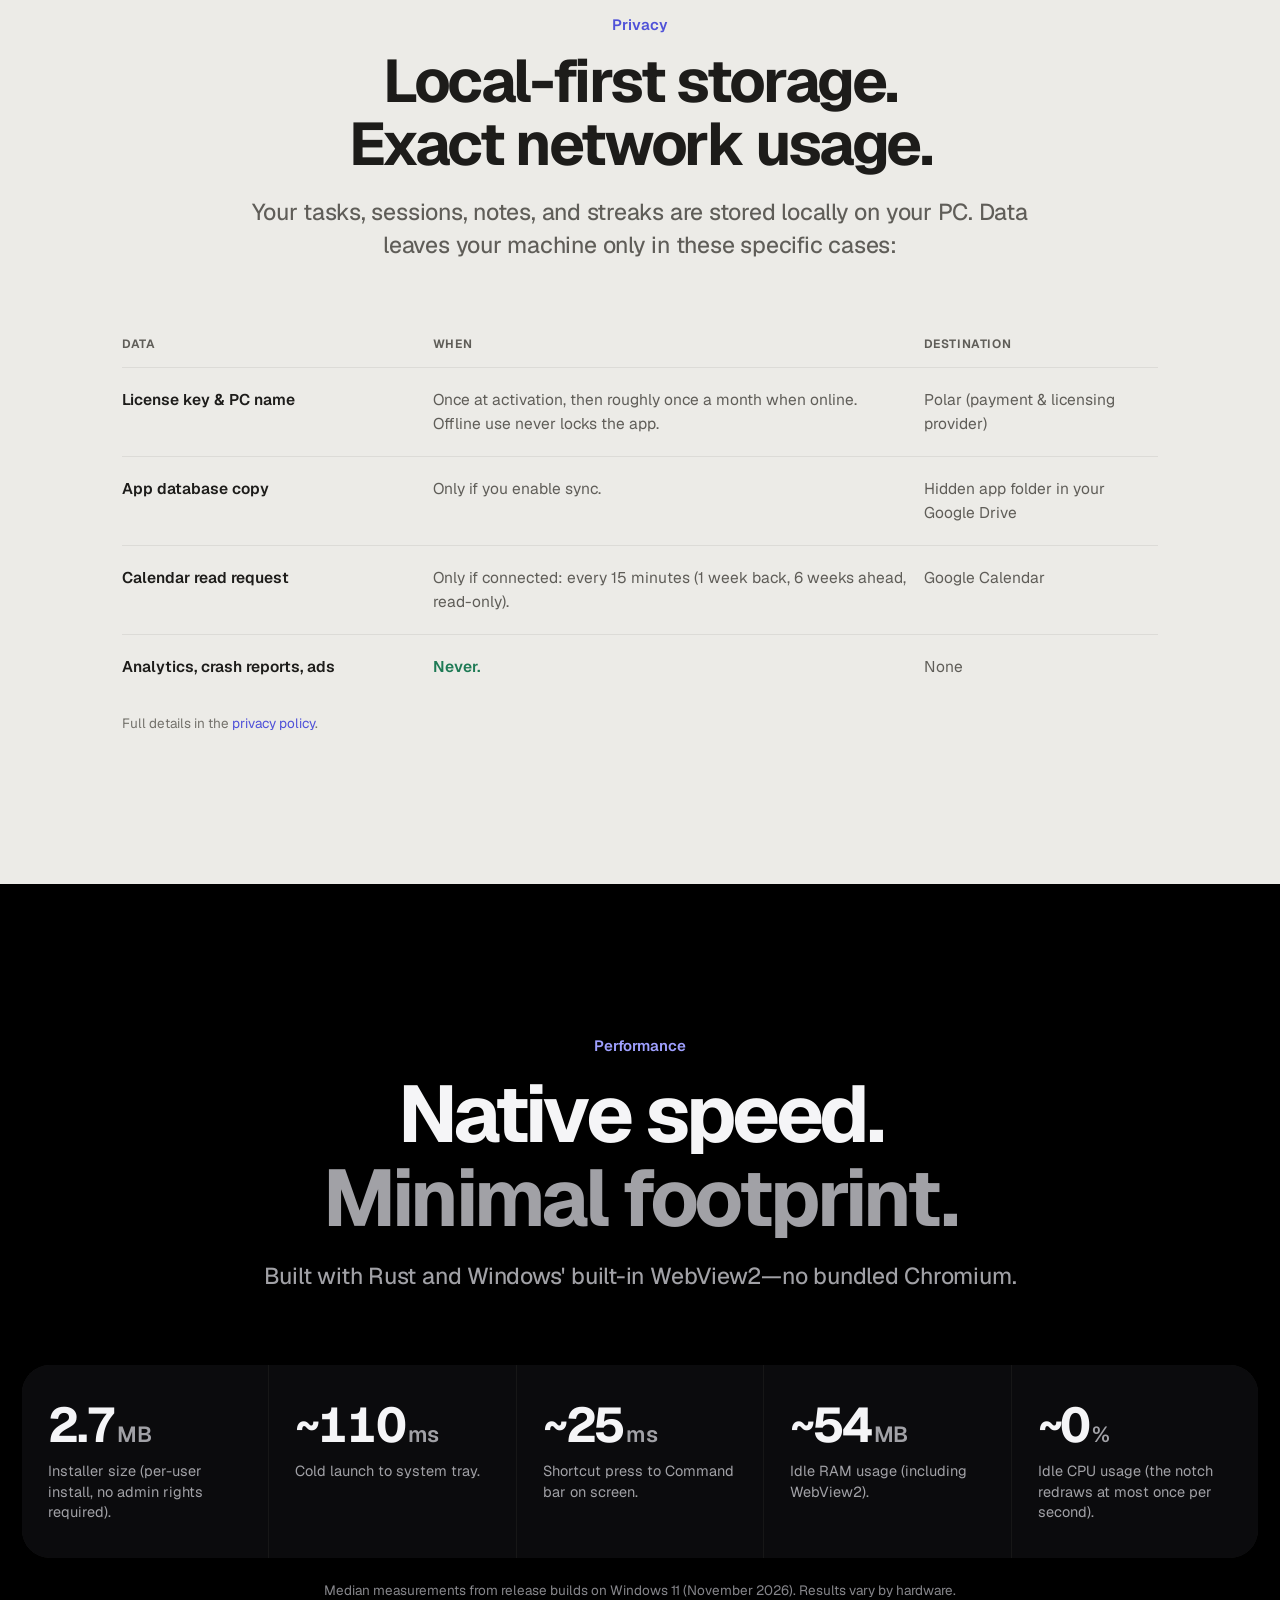
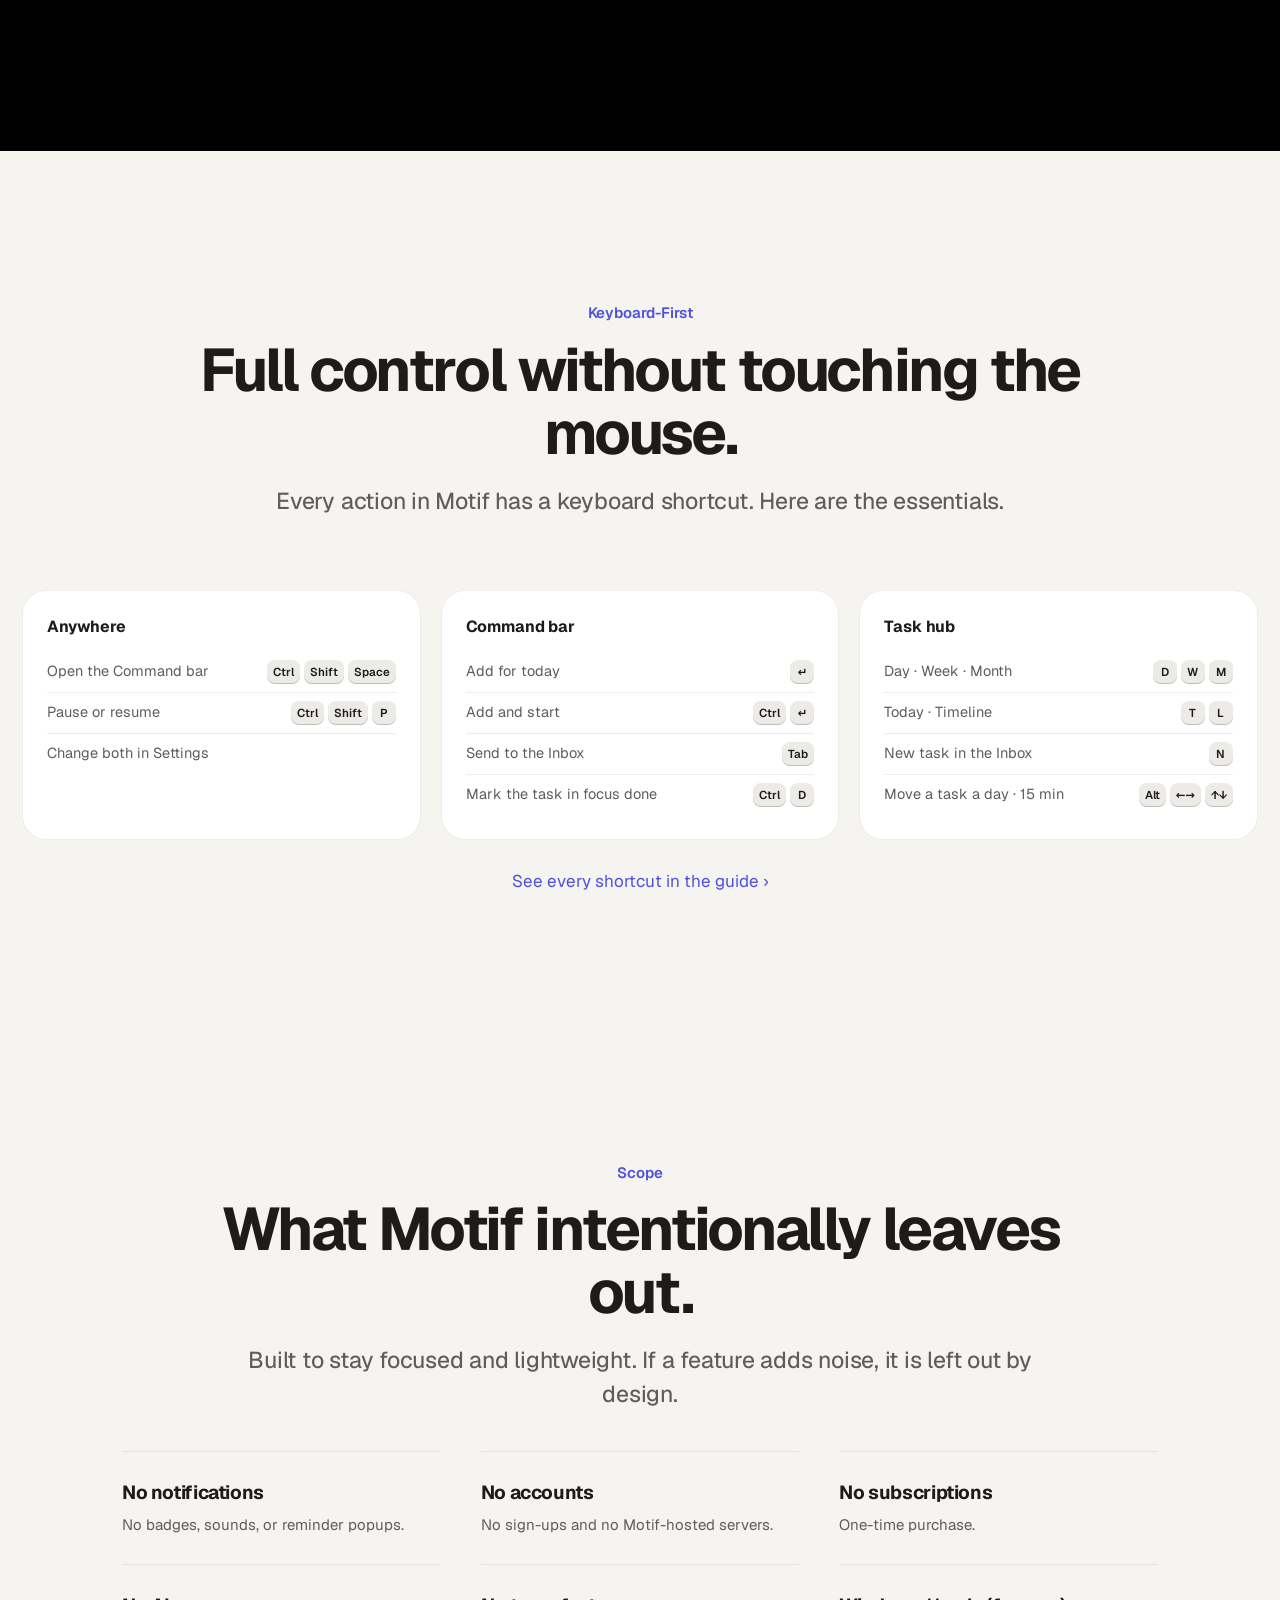
==== commit a2487a69: "Update Motif landing page copy" ====
--- a/index.html
+++ b/index.html
@@ -3,11 +3,11 @@
 <head>
   <meta charset="utf-8">
   <meta name="viewport" content="width=device-width, initial-scale=1">
-  <title>Motif - one thing, full focus</title>
-  <meta name="description" content="Motif is a calm Windows app for doing one thing at a time: a notch at the top of your screen, a keyboard-first Command bar, a task calendar, an automatic focus score, breaks, streaks and medals. $4.99 once.">
+  <title>Motif — Single-task focus app for Windows</title>
+  <meta name="description" content="A keyboard-first Windows app for single-tasking. Features a click-through screen notch, instant Command bar, task calendar, rule-based focus scoring, and local-first storage. $4.99 one-time payment.">
   <meta property="og:type" content="website">
-  <meta property="og:title" content="Motif - one thing, full focus">
-  <meta property="og:description" content="A calm focus app for Windows. One task, one timer, no noise. $4.99 once, no subscription.">
+  <meta property="og:title" content="Motif — Single-task focus app for Windows">
+  <meta property="og:description" content="Single-task focus for Windows. One active task, instant keyboard capture, local data. $4.99 once.">
   <meta name="twitter:card" content="summary">
   <meta name="theme-color" content="#000000">
   <link rel="icon" href="icon.svg" type="image/svg+xml">
@@ -36,13 +36,13 @@
 <section class="dark hero">
   <div class="hero-glow" aria-hidden="true"></div>
   <div class="wrap">
-    <p class="eyebrow">Motif for Windows</p>
-    <h1 class="h-hero grad">One thing.<br>Full focus.</h1>
-    <p class="lead center" style="max-width:30em;margin-left:auto;margin-right:auto">Motif is a calm desktop app for doing one thing at a time. It waits in your tray, lives in a small notch at the top of your screen, and is one shortcut away from any app.</p>
+    <p class="eyebrow">Motif for Windows 11</p>
+    <h1 class="h-hero grad">One active task.<br>Zero clutter.</h1>
+    <p class="lead center" style="max-width:30em;margin-left:auto;margin-right:auto">A lightweight Windows app that keeps your current task pinned to a click-through notch at the top of your screen. Capture tasks from any app with one shortcut, timebox your work, and track your focus locally.</p>
     <div class="ctas">
       <a class="btn ghost" href="#notch">See how it works</a>
     </div>
-    <p class="meaning">One payment. No subscription, no account, no notifications.</p>
+    <p class="meaning">$4.99 one-time purchase. No subscription, no account, no notifications.</p>
   </div>
 
   <div class="scene reveal">
@@ -91,9 +91,9 @@
     </div>
     <ol class="fs-steps">
       <li data-s="1"><b>1</b>Press <kbd>Ctrl</kbd> <kbd>Shift</kbd> <kbd>Space</kbd> from any app</li>
-      <li data-s="2"><b>2</b>Type the task - <kbd>~15m</kbd> adds a timebox</li>
-      <li data-s="3"><b>3</b><kbd>↵</kbd> adds it to today</li>
-      <li data-s="4"><b>4</b><kbd>Esc</kbd> - back to work</li>
+      <li data-s="2"><b>2</b>Type your task — add <kbd>~15m</kbd> to set a timebox</li>
+      <li data-s="3"><b>3</b><kbd>↵</kbd> adds it to today's list</li>
+      <li data-s="4"><b>4</b><kbd>Esc</kbd> returns to your work</li>
     </ol>
   </div>
 </section>
@@ -102,14 +102,14 @@
 <section id="notch" class="dark sec">
   <div class="wide">
     <div class="sec-head reveal">
-      <p class="eyebrow">The notch</p>
-      <h2 class="h-xl">Always there.<br><span class="muted">Never in the way.</span></h2>
-      <p class="lead">A small dark notch sits flush with the top edge of your screen. It shows the one task you are on and how long you have been at it. It never takes the keyboard, never pops up, and clicks pass straight through it to the app below.</p>
+      <p class="eyebrow">The Notch</p>
+      <h2 class="h-xl">Visible at a glance.<br><span class="muted">Click-through by default.</span></h2>
+      <p class="lead">A compact bar sits flush against the top edge of your monitor, displaying your active task and elapsed time. It never steals keyboard focus, never pops up unexpectedly, and passes mouse clicks directly to the window underneath.</p>
     </div>
     <div class="notch-row">
       <div class="notch-cell reveal">
         <div class="stagebar"><span class="notch live"><span class="nd"></span><span class="nt">Write the quarterly report</span><span class="ntime">38:12</span><span class="nline"><i style="width:62%"></i></span></span></div>
-        <h4>In focus</h4><p>The task, the time in this session, and a thin line that fills as the session runs.</p>
+        <h4>Active session</h4><p>Displays the task title, elapsed time, and a progress bar tied to your timebox.</p>
       </div>
       <div class="notch-cell w2 reveal">
         <div class="stagebar"><span class="notch open"><span class="nd"></span><span class="nt">Write the quarterly report<small>Next: Draft the summary page</small></span><span class="ntime">38:12</span>
@@ -117,23 +117,23 @@
           <span class="nb acc" title="Done"><svg width="14" height="14" viewBox="0 0 16 16"><path d="M3.5 8.5l3 3 6-7" fill="none" stroke="#fff" stroke-width="2.2" stroke-linecap="round" stroke-linejoin="round"/></svg></span>
           <span class="nb" title="Hide"><svg width="14" height="14" viewBox="0 0 16 16"><rect x="3" y="7" width="10" height="2.4" rx="1.2"/></svg></span>
           <span class="nline"><i style="width:62%"></i></span></span></div>
-        <h4>Hover to act</h4><p>Point at it and it opens into one smooth island: pause, mark done, or hide it. When the task has steps, the next one shows under its title.</p>
+        <h4>Hover controls</h4><p>Hover to expand controls for pausing, completing, or hiding the notch. If the task has subtasks, the next step appears beneath the title.</p>
       </div>
       <div class="notch-cell reveal">
         <div class="stagebar"><span class="notch paused"><span class="nd"></span><span class="nt">Paused · Write the report</span><span class="ntime">12:40</span><span class="nline"><i style="width:30%"></i></span></span></div>
-        <h4>Paused for you</h4><p>Lock the PC, let it sleep, or step away for five minutes, and the session pauses by itself.</p>
+        <h4>Auto-pause</h4><p>Locking your PC, entering sleep mode, or stepping away for 5 minutes pauses the timer automatically.</p>
       </div>
       <div class="notch-cell reveal">
         <div class="stagebar"><span class="notch over"><span class="nd"></span><span class="nt">Fix the sync bug</span><span class="ntime">+04:10</span><span class="nline"><i></i></span></span></div>
-        <h4>Over the timebox</h4><p>Gave it 45 minutes? Past that, the time turns amber. No sound, no popup.</p>
+        <h4>Timebox overrun</h4><p>If you pass your set timebox (e.g., 45 minutes), the timer turns amber. No alarms or popups.</p>
       </div>
       <div class="notch-cell reveal">
         <div class="stagebar"><span class="notch"><span class="nlabel">Next</span><span class="nt">Reply to design notes</span><span class="nbtn"><svg width="10" height="10" viewBox="0 0 10 10"><path d="M3 1.8v6.4L8.2 5z"/></svg></span></span></div>
-        <h4>Between tasks</h4><p>With nothing in focus it shows what is next today, or asks "What's the one thing?"</p>
+        <h4>Idle state</h4><p>When no task is active, the notch displays your next scheduled item for today.</p>
       </div>
       <div class="notch-cell w2 reveal">
         <div class="stagebar"><span class="notch"><span class="nd" style="background:#5bc898;box-shadow:0 0 8px #5bc89888"></span><span class="nt">Day done · 4h 10m</span></span></div>
-        <h4>A quiet end to the day</h4><p>After 18:00, once you have focused, it says "Day done" with your total. A click opens today in the Task hub for a short look back. It only changes its text; it never opens a window on its own.</p>
+        <h4>End-of-day summary</h4><p>After 18:00, if you logged focus time, the notch switches to "Day done" with your daily total. Click it to open today's summary in the Task hub—it never opens a window on its own.</p>
       </div>
     </div>
   </div>
@@ -143,14 +143,14 @@
 <section id="command" class="sec">
   <div class="wide split">
     <div class="reveal">
-      <p class="eyebrow">The Command bar</p>
-      <h2 class="h-lg">One shortcut.<br>From any app.</h2>
-      <p class="lead">Press <kbd>Ctrl</kbd> <kbd>Shift</kbd> <kbd>Space</kbd>. The bar appears in about 25 milliseconds, already showing today in time order. Type a task, press Enter, and it is planned for today. Press Enter on a row to start it.</p>
+      <p class="eyebrow">Command Bar</p>
+      <h2 class="h-lg">Capture and start tasks<br>from any window.</h2>
+      <p class="lead">Press <kbd>Ctrl</kbd> <kbd>Shift</kbd> <kbd>Space</kbd> to open the Command bar in ~25ms. It opens with today's tasks sorted chronologically. Type to add a new task, or press Enter on an existing row to start working.</p>
       <ul class="facts">
-        <li><b>Timebox as you type.</b> End with <kbd>~45m</kbd> and the task gets a 45-minute timebox.</li>
-        <li><b>Repeats in plain words.</b> End with "every mon wed fri", "weekdays" or "every 3 days".</li>
-        <li><b>Tab sends it to the Inbox</b> instead of today, for things without a day yet.</li>
-        <li><b>Keys you typed are never lost.</b> Start typing the moment you press the shortcut; Motif replays every key into the bar, in order.</li>
+        <li><b>Inline timeboxing.</b> Append <kbd>~45m</kbd> to any task title to assign a 45-minute timebox.</li>
+        <li><b>Natural-language repeats.</b> Append phrases like "every mon wed fri", "weekdays", or "every 3 days" to schedule recurring tasks.</li>
+        <li><b>Quick Inbox routing.</b> Press <kbd>Tab</kbd> instead of <kbd>Enter</kbd> to send unscheduled tasks straight to your Inbox.</li>
+        <li><b>Zero dropped keystrokes.</b> Start typing immediately after hitting the shortcut; Motif buffers and replays every keystroke in order.</li>
       </ul>
     </div>
     <div class="reveal">
@@ -175,13 +175,13 @@
 <section class="dark sec">
   <div class="wide split flip">
     <div class="reveal">
-      <p class="eyebrow">The one rule</p>
-      <h2 class="h-lg">One task in focus.<br><span class="muted">Really one.</span></h2>
-      <p class="lead">Only one task can be in focus at a time - the database itself refuses a second. Starting something else first asks a simple question about the task you are leaving, so nothing is ever left half-open.</p>
+      <p class="eyebrow">Strict Single-Tasking</p>
+      <h2 class="h-lg">One task at a time,<br><span class="muted">enforced at the database level.</span></h2>
+      <p class="lead">Motif does not allow parallel timers. When you start a new task while another is active, you must resolve the current one first so nothing is left hanging.</p>
       <ul class="facts">
-        <li><b>Done</b> marks it finished. <b>Not finished yet</b> puts it back on your list. <b>No longer needed</b> drops it.</li>
-        <li>Dropped tasks are never hidden. They stay on the calendar, dashed or struck through, as an honest record.</li>
-        <li>Answer with one key: <kbd>D</kbd> <kbd>L</kbd> <kbd>X</kbd>, or <kbd>Esc</kbd> to keep working.</li>
+        <li><b>Three clear states.</b> Mark it <b>Done</b>, return it to your list for later, or drop it if it's no longer needed.</li>
+        <li>Honest history. Dropped tasks remain visible on your calendar with a strikethrough rather than disappearing, giving you an accurate record of your day.</li>
+        <li><b>Single-key resolution.</b> Press <kbd>D</kbd>, <kbd>L</kbd>, or <kbd>X</kbd> to decide—or <kbd>Esc</kbd> to stay on your current task.</li>
       </ul>
     </div>
     <div class="reveal">
@@ -210,9 +210,9 @@
 <section id="hub" class="sec">
   <div class="wide">
     <div class="sec-head reveal">
-      <p class="eyebrow">The Task hub</p>
-      <h2 class="h-xl">Plan the week.<br><span class="muted">Live the day.</span></h2>
-      <p class="lead">An Inbox for everything without a day, and a calendar by day, week or month. Drag a task onto a time and it snaps to 15 minutes. Every focus session you finish stays on the calendar as quiet proof of the work.</p>
+      <p class="eyebrow">Task Hub</p>
+      <h2 class="h-xl">Inbox, calendar, and<br><span class="muted">session history in one view.</span></h2>
+      <p class="lead">Keep unscheduled tasks in the Inbox and drag them onto a Day, Week, or Month calendar (snapping to 15-minute increments). Completed focus sessions stay logged on the timeline.</p>
     </div>
     <div class="reveal">
       <div class="fit" data-w="1200" data-h="800" role="img" aria-label="The Task hub week view: an Inbox with one overdue task and three tasks without a day, and a week calendar with finished focus sessions, Google Calendar events in green, planned tasks with outlines, the task in focus right now and the current time line.">
@@ -247,8 +247,8 @@
 
     <div class="bento" style="margin-top:20px">
       <div class="tile s3 reveal">
-        <h3>The whole month, at a glance.</h3>
-        <p>Every day shows its focus time and its tasks as small chips: done, dropped, planned, in focus, calendar events, and the coming days of repeating tasks.</p>
+        <h3>Month overview</h3>
+        <p>See daily focus totals alongside color-coded chips for completed, dropped, planned, active, and recurring tasks, plus synced calendar events.</p>
         <div class="art">
           <div class="fit" data-w="640" data-h="520"><div class="mock card month" aria-hidden="true">
             <div class="month-head"><b>November 2026</b><span>50 done · 43h 51m focus</span></div>
@@ -257,8 +257,8 @@
         </div>
       </div>
       <div class="tile s3 reveal">
-        <h3>Each task, with room to think.</h3>
-        <p>Click a task and its panel opens beside the pointer: its day, time and timebox, the sessions you spent on it, small steps, and notes with clickable links.</p>
+        <h3>Task details panel</h3>
+        <p>Click any task to edit its schedule, timebox, subtasks, notes (with clickable links), and past focus sessions.</p>
         <div class="art">
           <div class="fit c" data-w="420" data-h="640"><div class="mock panel" aria-hidden="true">
             <div class="grab"></div>
@@ -282,8 +282,8 @@
         </div>
       </div>
       <div class="tile s2 reveal">
-        <h3>Repeats, the calm way.</h3>
-        <p>Daily, weekdays, chosen days, a day of the month, or every few days. Only the current one exists as a task; the next appears when you finish or skip it.</p>
+        <h3>Clean recurring tasks</h3>
+        <p>Set repeats for daily, weekdays, specific days, monthly, or every N days. Only the current instance is created; the next appears only after you finish or skip it.</p>
         <div class="art">
           <div class="fit c" data-w="420" data-h="380"><div class="mock card rpk" aria-hidden="true">
             <div class="rpk-row"><span class="rd"></span>Off</div>
@@ -297,16 +297,16 @@
         </div>
       </div>
       <div class="tile s2 reveal">
-        <h3>Overdue never disappears.</h3>
-        <p>A task left on a past day stays in your Inbox under Overdue and in the Command bar, with its day in amber, until you do it, move it or drop it.</p>
+        <h3>Persistent overdue items</h3>
+        <p>Unfinished tasks from past days stay pinned under Overdue in your Inbox and Command bar until you complete, reschedule, or drop them.</p>
         <div class="art" style="display:grid;gap:8px">
           <div class="card" style="padding:14px 16px;display:flex;gap:12px;align-items:center"><span class="ring" style="width:15px;height:15px"></span><div style="font-size:14.5px">Send invoice to client<div style="font-size:12.5px;color:var(--warn);font-weight:600;margin-top:2px">Yesterday <span style="color:var(--text-2);font-weight:500">· ~15m</span></div></div></div>
           <div class="card" style="padding:14px 16px;display:flex;gap:12px;align-items:center"><span class="ring" style="width:15px;height:15px"></span><div style="font-size:14.5px">Call the dentist<div style="font-size:12.5px;color:var(--warn);font-weight:600;margin-top:2px">Mon 16</div></div></div>
         </div>
       </div>
       <div class="tile s2 reveal">
-        <h3>A Timeline for everything open.</h3>
-        <p>One searchable list of all your tasks, grouped by date or by status, with quick actions on every row. Press <kbd>L</kbd> in the hub.</p>
+        <h3>Searchable Timeline</h3>
+        <p>Press <kbd>L</kbd> in the Task hub to view a filterable list of all open tasks grouped by date or status, with inline quick actions.</p>
         <div class="art" style="display:grid;gap:6px;font-size:14px">
           <div style="font-size:11px;font-weight:700;letter-spacing:.05em;color:var(--accent-text)">TODAY · FRI 20</div>
           <div class="card" style="padding:12px 14px">Prepare the workshop slides<div style="font-size:12px;color:var(--text-2);margin-top:2px">16:30 - 17:15 · 1 of 3 steps · Next: Draft the slides</div></div>
@@ -321,15 +321,15 @@
 <section class="sec tight" style="background:var(--bg-2)">
   <div class="wrap">
     <div class="sec-head reveal" style="margin-bottom:0">
-      <p class="eyebrow">The focus score</p>
-      <h2 class="h-lg">Measured for you.<br><span class="muted">Nothing to fill in.</span></h2>
-      <p class="lead">Every session of five minutes or more gets a score from 1 to 5 when it ends. No forms, no ratings, no AI - just four plain rules you can check yourself.</p>
+      <p class="eyebrow">Focus Score</p>
+      <h2 class="h-lg">Automatic 1–5 scoring.<br><span class="muted">Four transparent rules.</span></h2>
+      <p class="lead">Every session lasting 5 minutes or more receives a score when it ends. No manual logging, no black-box AI—just straightforward math:</p>
     </div>
     <div class="rules reveal">
-      <div><b>5</b><span>Every session starts at five.</span></div>
-      <div><b>−1</b><span>If more than 10% of it was paused.</span></div>
-      <div><b>−1 each</b><span>For each time you tried to switch tasks, at most two.</span></div>
-      <div><b>−1</b><span>If you left it 20% early for another task, or ran more than 25% over the timebox. Finishing early is never punished.</span></div>
+      <div><b>5</b><span>Every session starts at 5.</span></div>
+      <div><b>−1</b><span>More than 10% of the session was spent paused.</span></div>
+      <div><b>−1 each</b><span>Each time you attempted to switch tasks mid-session (capped at −2).</span></div>
+      <div><b>−1</b><span>Leaving a task 20% early to start something else, or running more than 25% over your timebox. Finishing a task early is never penalized.</span></div>
     </div>
   </div>
 </section>
@@ -338,13 +338,13 @@
 <section class="dark sec">
   <div class="wide split">
     <div class="reveal">
-      <p class="eyebrow">The focus map</p>
-      <h2 class="h-lg">Find your<br>sharpest hours.</h2>
-      <p class="lead">Your scores, laid out by weekday and hour over the last eight weeks. After 14 days with sessions, Motif names your best two-hour window, so you can save hard work for it.</p>
+      <p class="eyebrow">Focus Map</p>
+      <h2 class="h-lg">Identify your most<br>productive hours.</h2>
+      <p class="lead">An 8-week heatmap plotting your average focus scores by weekday and hour. After 14 days of logged sessions, Motif highlights your highest-scoring two-hour window so you can schedule demanding work accordingly.</p>
       <ul class="facts">
-        <li>Hours from 07:00 to 22:00, Monday to Sunday.</li>
-        <li>Each square is the average score of the sessions that started in it.</li>
-        <li>Too little data? It says so, and how many more days it needs.</li>
+        <li>Covers 07:00 to 22:00, Monday through Sunday.</li>
+        <li>Each cell shows the average score of sessions started in that hour.</li>
+        <li>If there isn't enough data yet, it tells you exactly how many days remain.</li>
       </ul>
     </div>
     <div class="reveal">
@@ -364,12 +364,12 @@
   <div class="wide split flip">
     <div class="reveal">
       <p class="eyebrow">Breaks</p>
-      <h2 class="h-lg">Rest that<br>actually rests.</h2>
-      <p class="lead">When a session ends - 50 minutes by default - a quiet window asks you to look away and breathe with a slow circle. The next session never starts by itself. You decide when.</p>
+      <h2 class="h-lg">Structured breaks<br>you control.</h2>
+      <p class="lead">When a session finishes (50 minutes by default), a break window prompts you to rest your eyes and breathe. Motif never auto-starts the next session—you start when you're ready.</p>
       <ul class="facts">
-        <li>Sessions from 15 to 120 minutes, breaks from 3 to 30.</li>
-        <li><kbd>Enter</kbd> starts the next session, <kbd>+</kbd> adds five minutes.</li>
-        <li>An optional one-key mood check-in. It is only for you and never changes your score.</li>
+        <li>Flexible intervals: configure sessions from 15 to 120 minutes, and breaks from 3 to 30 minutes.</li>
+        <li>Keyboard controls: press <kbd>Enter</kbd> to start the next session, or <kbd>+</kbd> to extend your break by 5 minutes.</li>
+        <li>Optional mood log: record a one-key mood check-in for your own reference; it never affects your focus score.</li>
       </ul>
     </div>
     <div class="reveal">
@@ -390,9 +390,9 @@
 <section class="dark sec">
   <div class="wide">
     <div class="sec-head reveal">
-      <p class="eyebrow">Streak and medals</p>
-      <h2 class="h-xl">Small days<br><span class="grad-accent">add up.</span></h2>
-      <p class="lead">One real focus session a day keeps your streak going. It never nags, never warns you about losing it, and forgives the days you rest.</p>
+      <p class="eyebrow">Consistency</p>
+      <h2 class="h-xl">Streaks built for<br><span class="grad-accent">real schedules.</span></h2>
+      <p class="lead">Complete one focus session per day to maintain your streak—without nag notifications or penalties for taking days off.</p>
     </div>
     <div class="reveal" style="max-width:760px;margin:0 auto">
       <div class="fit" data-w="640" data-h="300" role="img" aria-label="The streak card: a blue Two weeks medal, 16 day streak, Today is counted, Best 16 days, 2 rest tokens, the next medal Three weeks in 5 more days, and this week with Monday to Friday checked and Sunday as a rest day.">
@@ -411,10 +411,10 @@
       </div>
     </div>
     <div class="rules reveal" style="margin-top:72px">
-      <div><b>20 min</b><span>A day counts after one finished session of 20 minutes - or 10, or 30. Your choice.</span></div>
-      <div><b>04:00</b><span>Days start at 4 a.m., so late-night work belongs to the evening it started.</span></div>
-      <div><b>Rest days</b><span>Pick them (Sunday by default). They never break the streak.</span></div>
-      <div><b>2 tokens</b><span>Every 7 counted days earns a rest token, up to two. A missed day quietly uses one.</span></div>
+      <div><b>20 min</b><span>A day counts after one finished session of 10, 20, or 30 minutes (your choice).</span></div>
+      <div><b>04:00</b><span>Days roll over at 4:00 AM, so late-night work counts toward the day you started it.</span></div>
+      <div><b>Rest days</b><span>Set recurring rest days (Sunday by default) that never break your streak.</span></div>
+      <div><b>2 tokens</b><span>Earn 1 rest token for every 7 counted days (up to 2 banked). Missing a day automatically consumes a token.</span></div>
     </div>
     <div class="medal-strip reveal" style="margin-top:88px" aria-label="All 20 medals, from bronze to royal gold">
       <div class="medal-track">
@@ -440,7 +440,7 @@
         <figure><img src="img/medals/medal-1000.svg" alt="1000 days"><figcaption>1000 days</figcaption></figure>
       </div>
     </div>
-    <p class="center muted" style="margin-top:28px;font-size:15px">20 medals, from bronze to royal gold. Each one turns in 3D when you open it.</p>
+    <p class="center muted" style="margin-top:28px;font-size:15px">Unlock 20 interactive 3D medals spanning from your first session up to 1,000 days.</p>
   </div>
 </section>
 
@@ -448,13 +448,13 @@
 <section class="sec">
   <div class="wide split">
     <div class="reveal">
-      <p class="eyebrow">Optional, and yours</p>
-      <h2 class="h-lg">Your calendar in.<br>Your data with you.</h2>
-      <p class="lead">Both are off until you turn them on, and both talk only to Google.</p>
+      <p class="eyebrow">Optional Sync</p>
+      <h2 class="h-lg">Google Calendar and Drive,<br>on your terms.</h2>
+      <p class="lead">Both integrations are disabled by default and communicate directly with Google—Motif runs no backend servers.</p>
       <ul class="facts">
-        <li><b>Google Calendar, read-only.</b> Your events appear in green next to your tasks, so you plan around real meetings. Motif can never change your calendar. Any event can become a task with one click.</li>
-        <li><b>Sync through your own Google Drive.</b> Your Motif data goes into a hidden app folder in your Drive that only Motif can see. Motif has no server of its own, so there is no Motif copy of your data anywhere else.</li>
-        <li><b>Several PCs, one list.</b> Each PC can even have its own task in focus at the same time.</li>
+        <li><b>Read-only Google Calendar.</b> View your meetings in green alongside your tasks so you can plan around them. Motif cannot edit your calendar. Convert any event into a task with one click.</li>
+        <li><b>Google Drive sync.</b> Sync your local database across devices using a hidden app folder in your own Google Drive. Motif never stores a copy of your data.</li>
+        <li><b>Multi-PC support.</b> Share one task list across multiple computers while running an independent active task on each PC.</li>
       </ul>
     </div>
     <div class="reveal">
@@ -475,18 +475,18 @@
 <section id="privacy" class="sec" style="background:var(--bg-2)">
   <div class="wrap">
     <div class="sec-head reveal">
-      <p class="eyebrow">Privacy, in detail</p>
-      <h2 class="h-lg">What leaves your computer.</h2>
-      <p class="lead">Your tasks, sessions, notes and streak live in a local database on your PC. These are the only cases in which anything goes online.</p>
+      <p class="eyebrow">Privacy</p>
+      <h2 class="h-lg">Local-first storage.<br>Exact network usage.</h2>
+      <p class="lead">Your tasks, sessions, notes, and streaks are stored locally on your PC. Data leaves your machine only in these specific cases:</p>
     </div>
     <div class="reveal">
       <table class="ptable">
-        <thead><tr><th>What</th><th>When</th><th>To</th></tr></thead>
+        <thead><tr><th>Data</th><th>When</th><th>Destination</th></tr></thead>
         <tbody>
-          <tr><td>Your license key and PC name</td><td>Once when you activate, then a quiet check about once a month while you are online. Being offline never locks the app.</td><td>Polar, the store that sells Motif</td></tr>
-          <tr><td>A copy of your Motif data</td><td>Only if you turn on sync.</td><td>A hidden app folder in your own Google Drive</td></tr>
-          <tr><td>A read of your calendar</td><td>Only if you connect Google Calendar: every 15 minutes, read-only, from a week ago to six weeks ahead.</td><td>Google Calendar</td></tr>
-          <tr><td>Analytics, crash reports, ads</td><td class="never">Never.</td><td>-</td></tr>
+          <tr><td>License key &amp; PC name</td><td>Once at activation, then roughly once a month when online. Offline use never locks the app.</td><td>Polar (payment &amp; licensing provider)</td></tr>
+          <tr><td>App database copy</td><td>Only if you enable sync.</td><td>Hidden app folder in your Google Drive</td></tr>
+          <tr><td>Calendar read request</td><td>Only if connected: every 15 minutes (1 week back, 6 weeks ahead, read-only).</td><td>Google Calendar</td></tr>
+          <tr><td>Analytics, crash reports, ads</td><td class="never">Never.</td><td>None</td></tr>
         </tbody>
       </table>
       <p class="fine">Full details in the <a href="privacy.html">privacy policy</a>.</p>
@@ -498,18 +498,18 @@
 <section class="dark sec">
   <div class="wide">
     <div class="sec-head reveal">
-      <p class="eyebrow">Light by design</p>
-      <h2 class="h-xl">Small. Fast.<br><span class="muted">Quiet.</span></h2>
-      <p class="lead">Motif is built with Rust and the web view that comes with Windows. You will not notice it is running - until you need it.</p>
+      <p class="eyebrow">Performance</p>
+      <h2 class="h-xl">Native speed.<br><span class="muted">Minimal footprint.</span></h2>
+      <p class="lead">Built with Rust and Windows' built-in WebView2—no bundled Chromium.</p>
     </div>
     <div class="stats reveal">
-      <div><b>2.7<small>MB</small></b><span>Installer. Installs for your account, no admin prompt.</span></div>
-      <div><b>~110<small>ms</small></b><span>From launch to ready in the tray.</span></div>
-      <div><b>~25<small>ms</small></b><span>From the shortcut to the Command bar on screen.</span></div>
-      <div><b>~54<small>MB</small></b><span>Memory while idle, including its web views.</span></div>
-      <div><b>~0<small>%</small></b><span>CPU while idle. The notch redraws at most once a second.</span></div>
-    </div>
-    <p class="fine center" style="margin-top:22px">Median values measured with release builds on the developer's Windows 11 PC, November 2026. Yours will differ a little.</p>
+      <div><b>2.7<small>MB</small></b><span>Installer size (per-user install, no admin rights required).</span></div>
+      <div><b>~110<small>ms</small></b><span>Cold launch to system tray.</span></div>
+      <div><b>~25<small>ms</small></b><span>Shortcut press to Command bar on screen.</span></div>
+      <div><b>~54<small>MB</small></b><span>Idle RAM usage (including WebView2).</span></div>
+      <div><b>~0<small>%</small></b><span>Idle CPU usage (the notch redraws at most once per second).</span></div>
+    </div>
+    <p class="fine center" style="margin-top:22px">Median measurements from release builds on Windows 11 (November 2026). Results vary by hardware.</p>
   </div>
 </section>
 
@@ -517,9 +517,9 @@
 <section class="sec">
   <div class="wide">
     <div class="sec-head reveal">
-      <p class="eyebrow">Keyboard first</p>
-      <h2 class="h-lg">Everything, without the mouse.</h2>
-      <p class="lead">Every action in Motif has a key. These are the ones you will use every day.</p>
+      <p class="eyebrow">Keyboard-First</p>
+      <h2 class="h-lg">Full control without touching the mouse.</h2>
+      <p class="lead">Every action in Motif has a keyboard shortcut. Here are the essentials.</p>
     </div>
     <div class="kgrid reveal">
       <div class="kcard"><h4>Anywhere</h4>
@@ -548,17 +548,17 @@
 <section class="sec tight">
   <div class="wrap">
     <div class="sec-head reveal" style="margin-bottom:40px">
-      <p class="eyebrow">Honest about it</p>
-      <h2 class="h-lg">What Motif doesn't do.</h2>
-      <p class="lead">A focus app should know what to leave out. If something adds noise, it isn't here.</p>
+      <p class="eyebrow">Scope</p>
+      <h2 class="h-lg">What Motif intentionally leaves out.</h2>
+      <p class="lead">Built to stay focused and lightweight. If a feature adds noise, it is left out by design.</p>
     </div>
     <div class="nots reveal">
-      <div><b>No notifications</b><span>No badges, no sounds, no reminders. Ever.</span></div>
-      <div><b>No account</b><span>Nothing to sign up for. Your data is not ours.</span></div>
-      <div><b>No subscription</b><span>You pay once.</span></div>
-      <div><b>No AI</b><span>The score and the map are simple arithmetic you can check.</span></div>
-      <div><b>No teams</b><span>It is for your own work, not for assigning work to others.</span></div>
-      <div><b>No Mac version yet</b><span>Motif is for Windows 11 today. A Mac version is planned.</span></div>
+      <div><b>No notifications</b><span>No badges, sounds, or reminder popups.</span></div>
+      <div><b>No accounts</b><span>No sign-ups and no Motif-hosted servers.</span></div>
+      <div><b>No subscriptions</b><span>One-time purchase.</span></div>
+      <div><b>No AI</b><span>Scoring and heatmaps use deterministic arithmetic.</span></div>
+      <div><b>No team features</b><span>Built strictly for individual work.</span></div>
+      <div><b>Windows 11 only (for now)</b><span>A macOS version is planned, with no release date yet.</span></div>
     </div>
   </div>
 </section>
@@ -574,21 +574,21 @@
       </div>
     </div>
     <div class="price">
-      <h2>One price. Yours to keep.</h2>
+      <h2>One-time purchase. Yours to keep.</h2>
       <p class="price-discount">58% off</p>
       <div class="price-amounts">
         <span class="price-original"><span class="sr-only">Regular price </span><s>$11.99</s></span>
         <strong class="price-current"><span class="sr-only">Sale price </span>$4.99</strong>
         <span class="price-once">once</span>
       </div>
-      <p class="price-terms">No subscription, account, or ads.</p>
+      <p class="price-terms">No subscription, no account, no ads.</p>
       <a class="btn" href="https://buy.polar.sh/polar_cl_n5zw4waBRvlHAFTUboq6AXlqnlReFxfe9YLOI2bd5Yn">Get Motif</a>
-      <p class="fine">Secure checkout by Polar. The installer and your license key arrive by email.</p>
+      <p class="fine">Checkout handled by Polar. Installer and license key delivered via email.</p>
       <p class="price-system">Windows 11 · 64-bit · 2.7 MB · Works offline after activation</p>
       <ul class="price-benefits" role="list">
-        <li>Every feature included</li>
-        <li>Up to 3 PCs</li>
-        <li>Data stored locally by default</li>
+        <li>All features included</li>
+        <li>License valid on up to 3 PCs</li>
+        <li>Local-first data storage</li>
       </ul>
     </div>
   </div>
@@ -619,9 +619,9 @@
 <section class="dark final">
   <div class="wrap">
     <img class="icon" src="icon.svg" alt="" width="96" height="96">
-    <h2 class="h-xl grad">Do one thing at a time.<br>And finish it.</h2>
+    <h2 class="h-xl grad">Pick one task.<br>Finish it.</h2>
     <div class="ctas">
-      <a class="btn" href="https://buy.polar.sh/polar_cl_n5zw4waBRvlHAFTUboq6AXlqnlReFxfe9YLOI2bd5Yn">Buy Motif - $4.99</a>
+      <a class="btn" href="https://buy.polar.sh/polar_cl_n5zw4waBRvlHAFTUboq6AXlqnlReFxfe9YLOI2bd5Yn">Buy Motif — $4.99</a>
       <a class="btn ghost" href="guide.html">Read the guide</a>
     </div>
   </div>
@@ -633,7 +633,7 @@
   <div class="wide">
     <div>
       <a class="brand" href="./" style="margin:0"><img src="icon.svg" alt="" width="22" height="22"> Motif</a>
-      <p>A calm focus app for Windows, made by an independent developer.</p>
+      <p>A lightweight single-tasking app for Windows, built by an independent developer.</p>
       <p>© <span id="year">2026</span> Motif</p>
     </div>
     <div><h6>Product</h6><a href="#notch">Overview</a><a href="#hub">Features</a><a href="#pricing">Pricing</a><a href="#faq">FAQ</a></div>
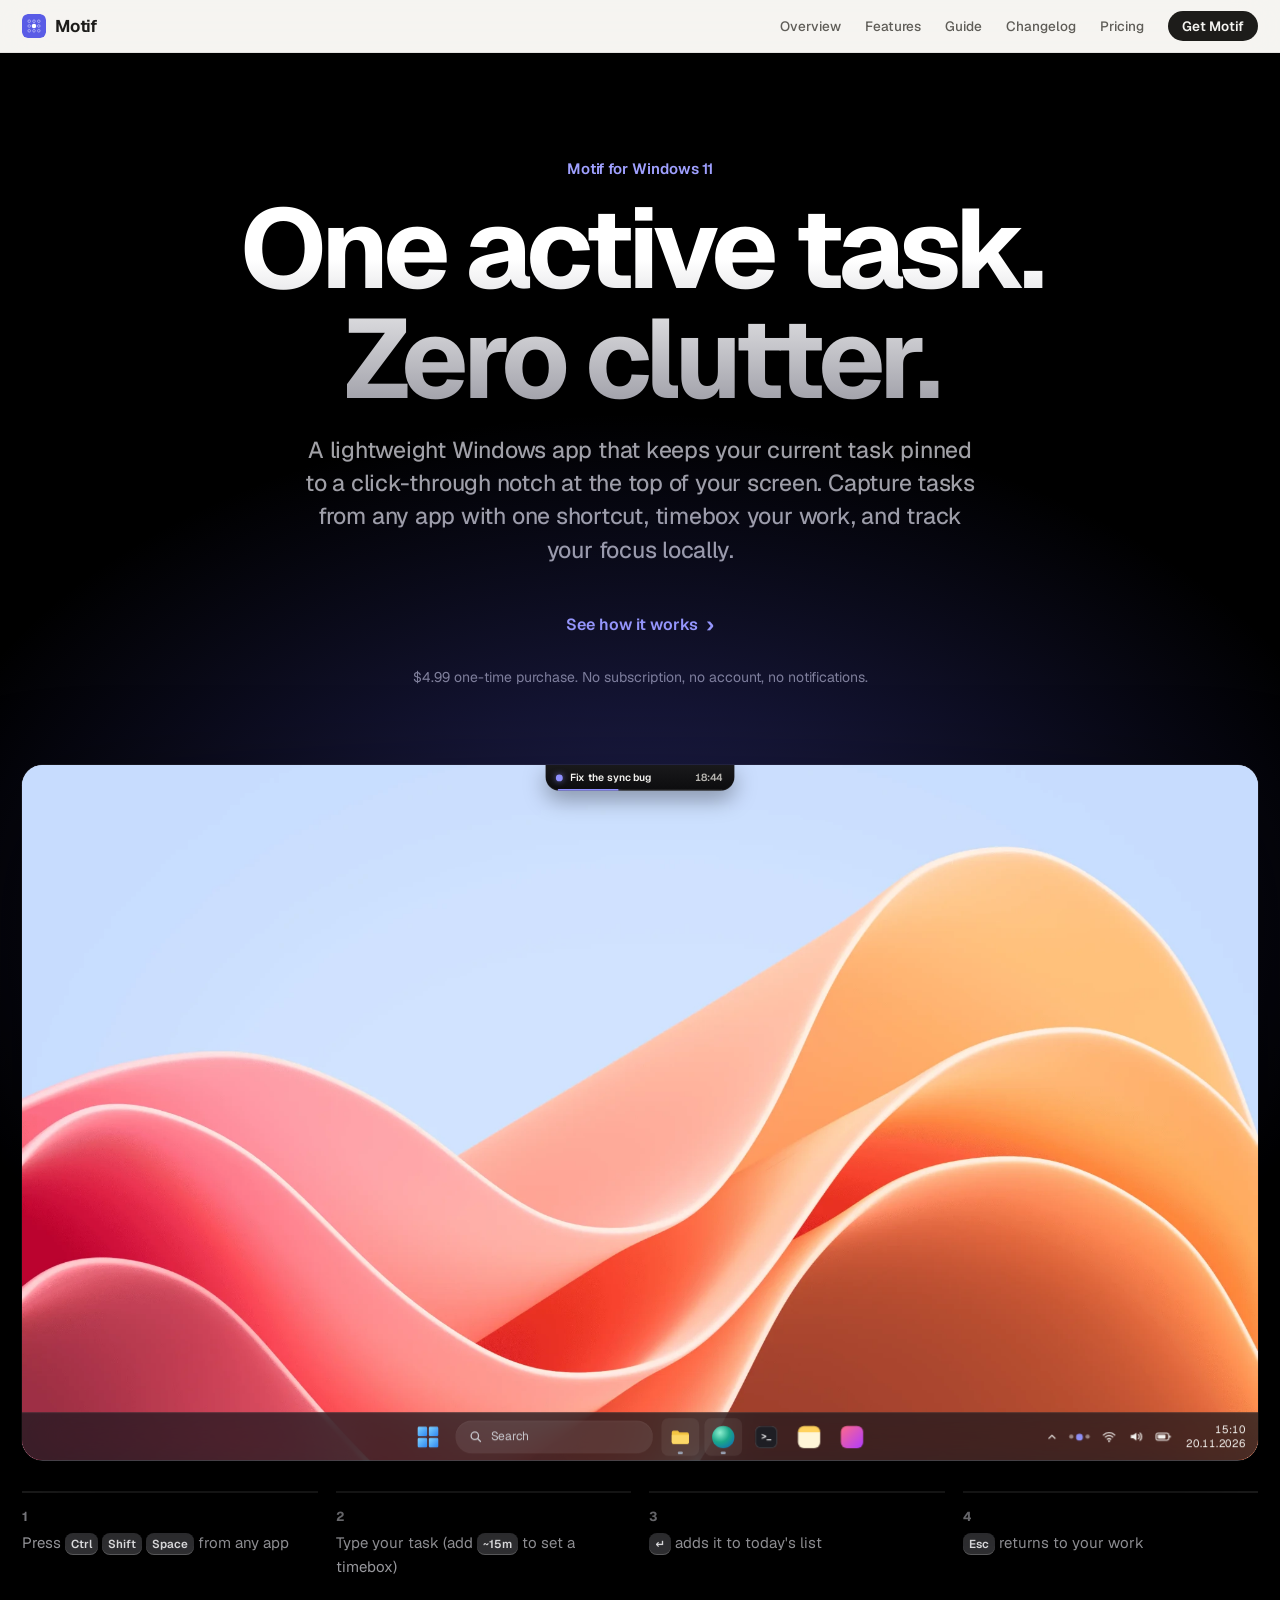
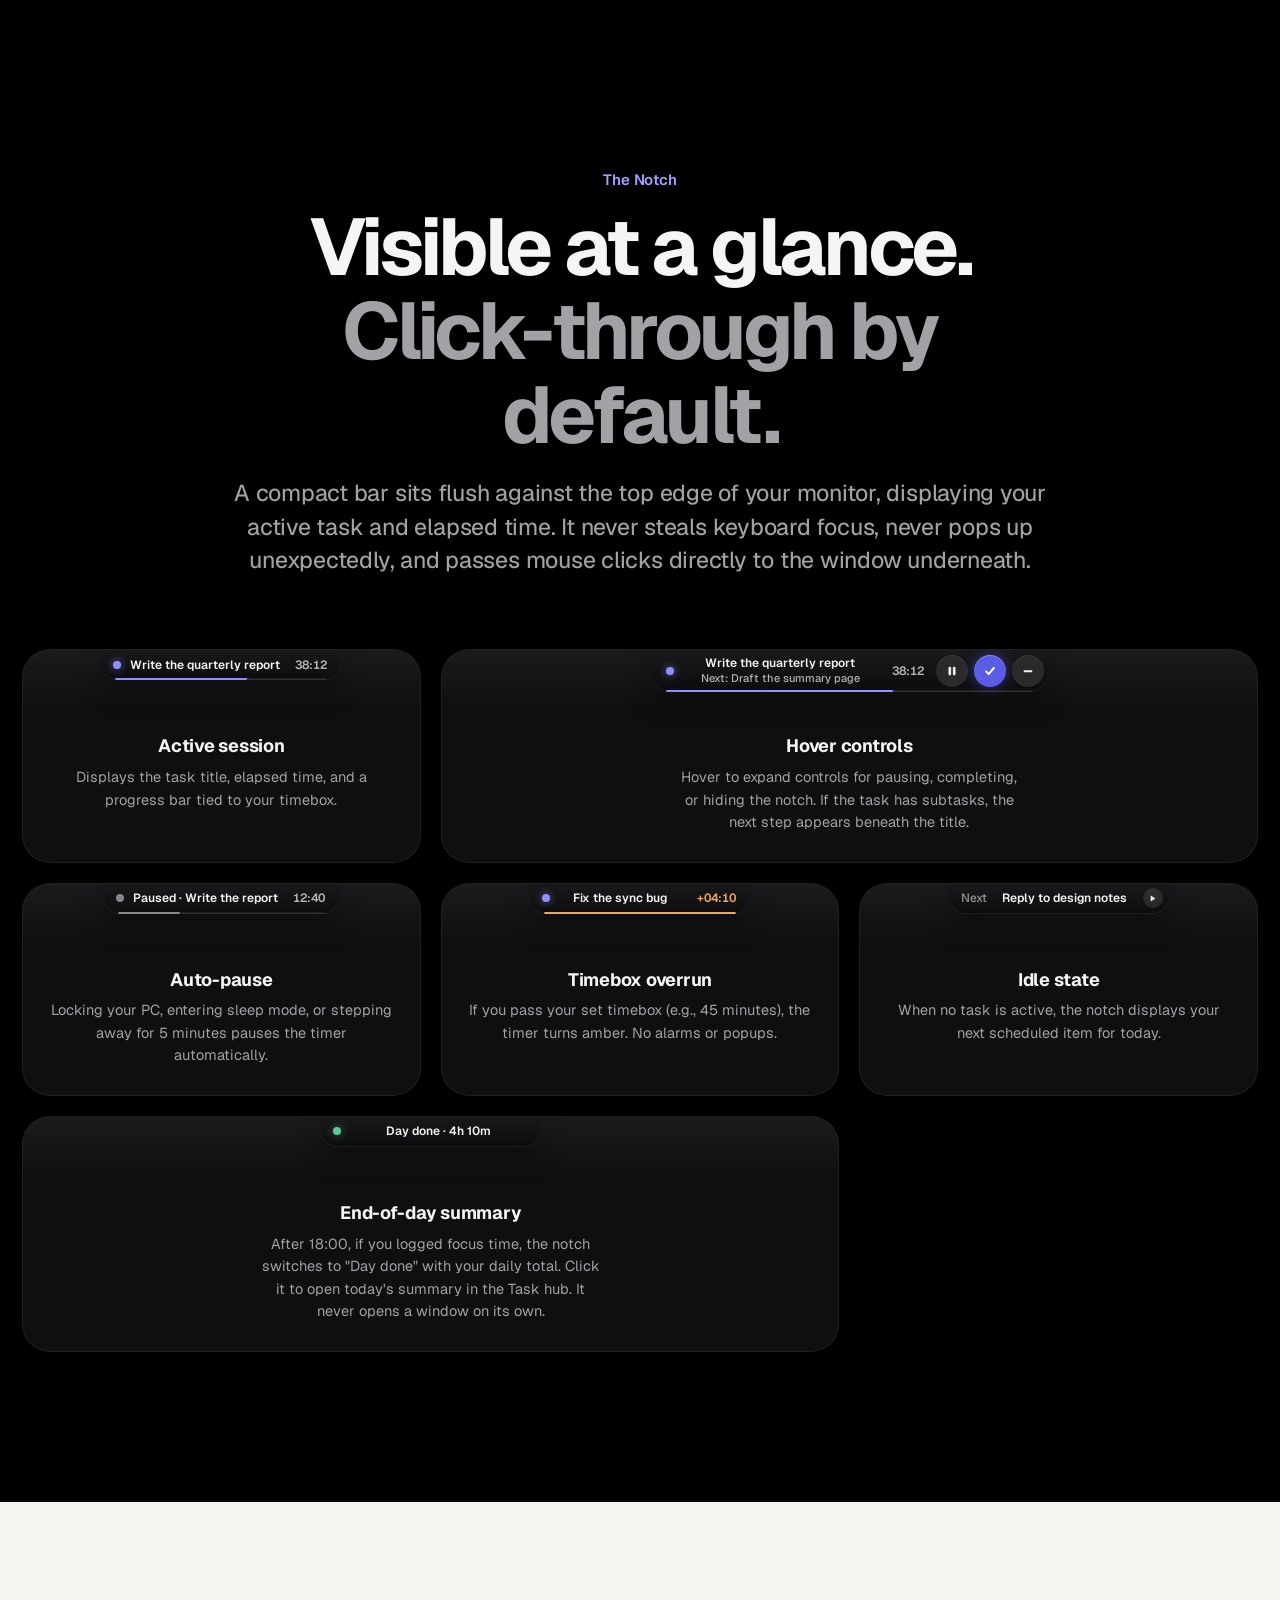
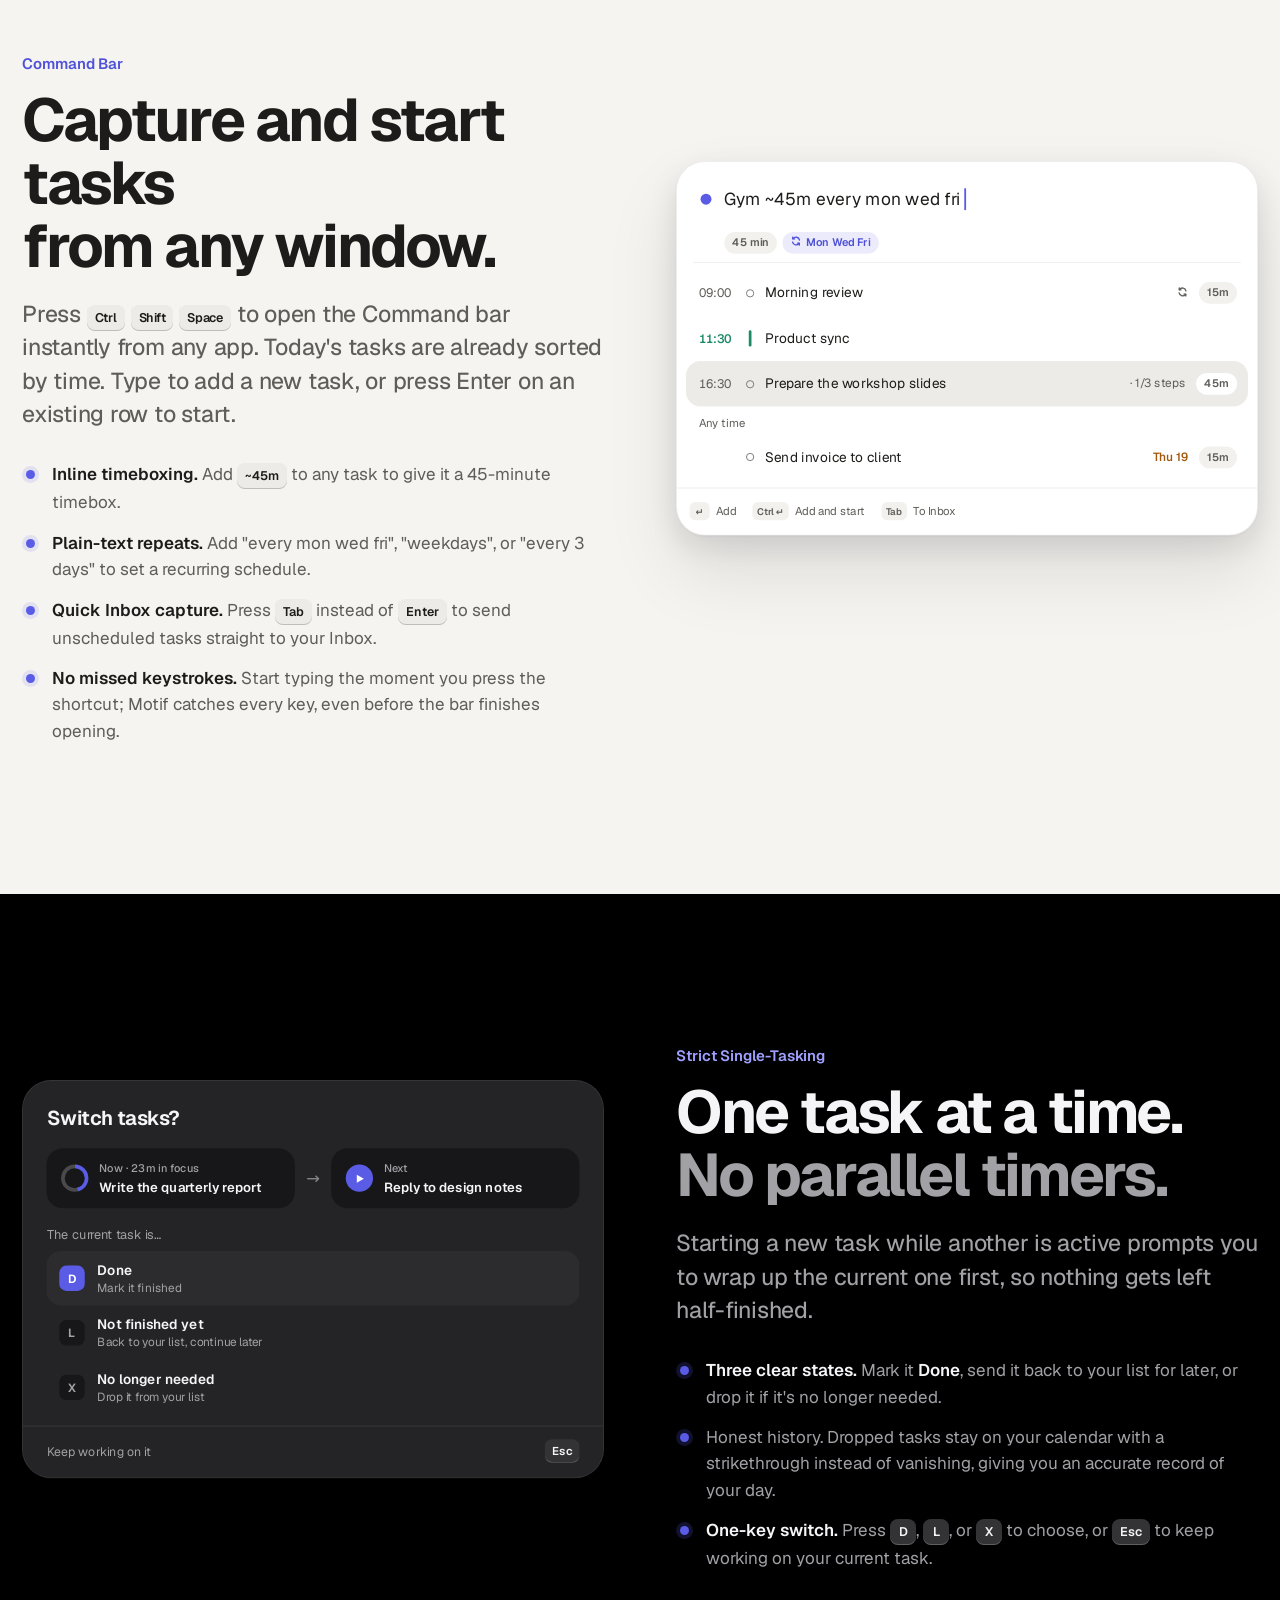
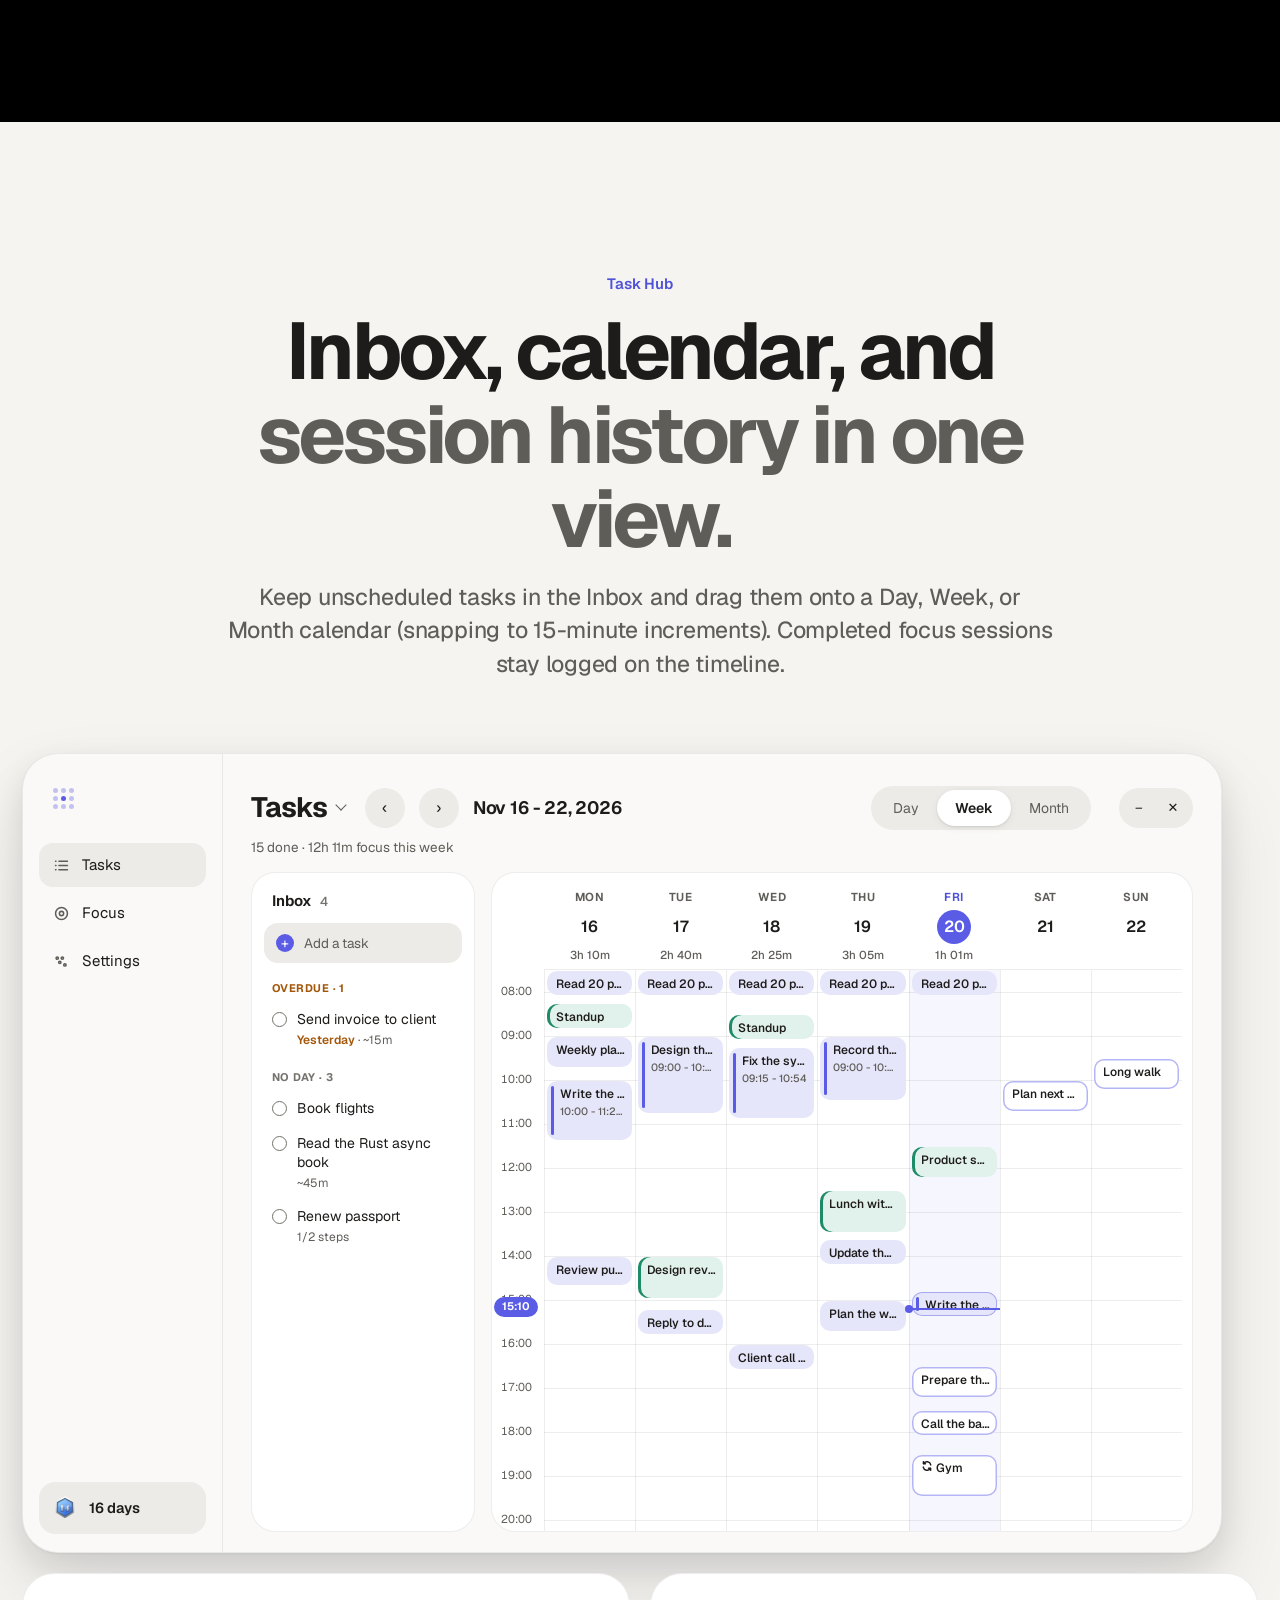
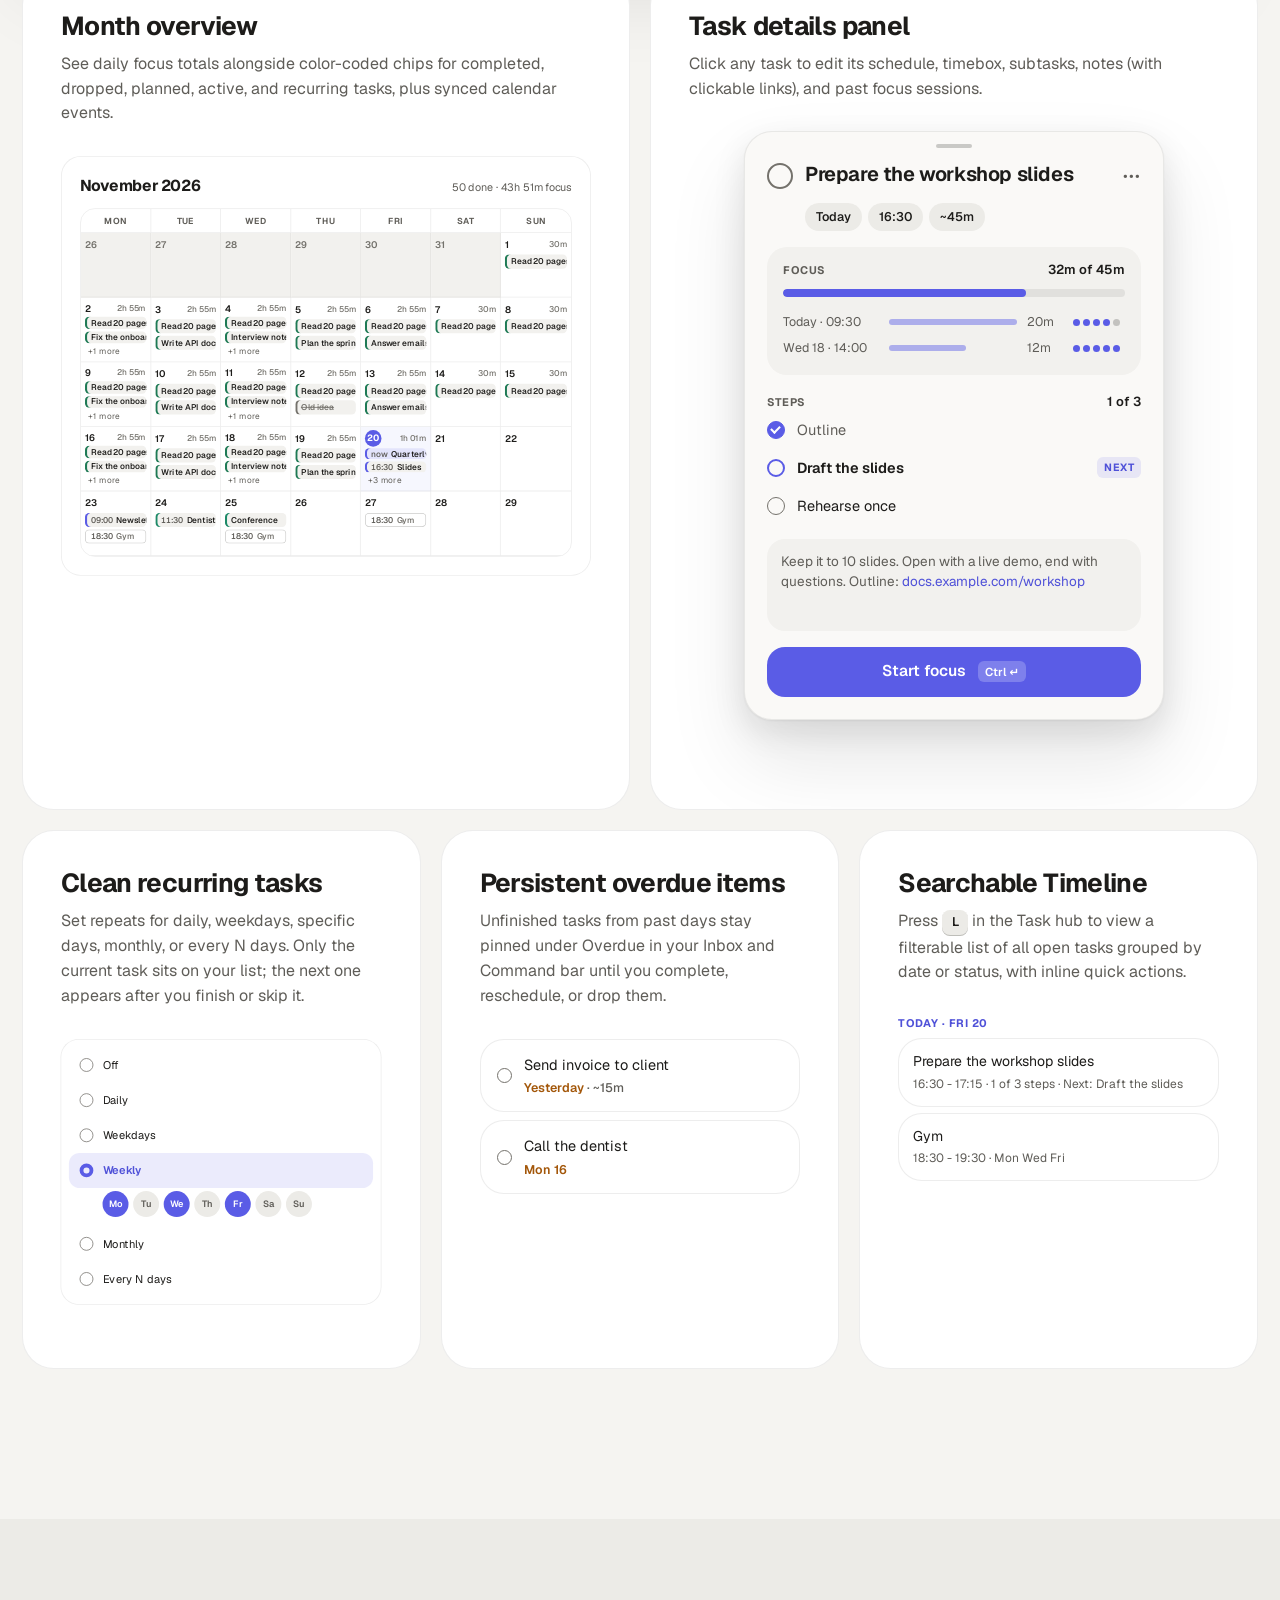
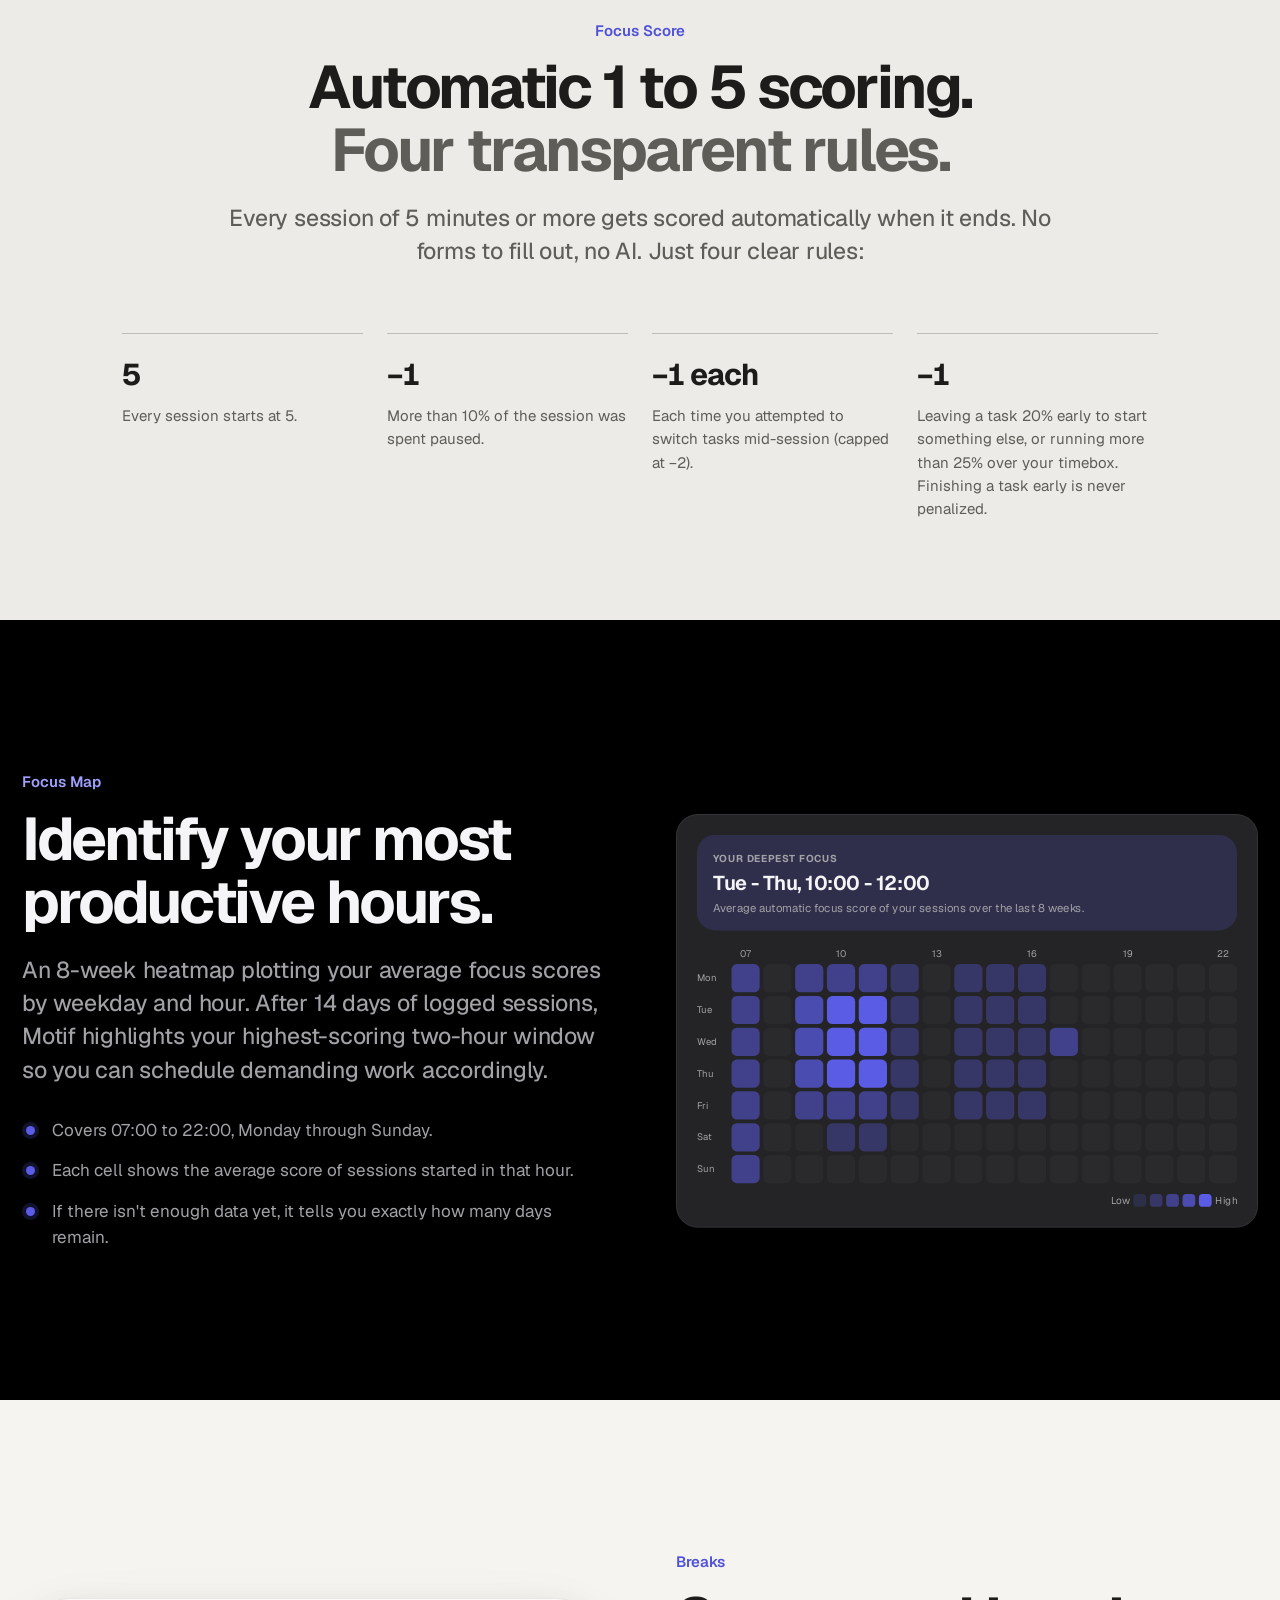
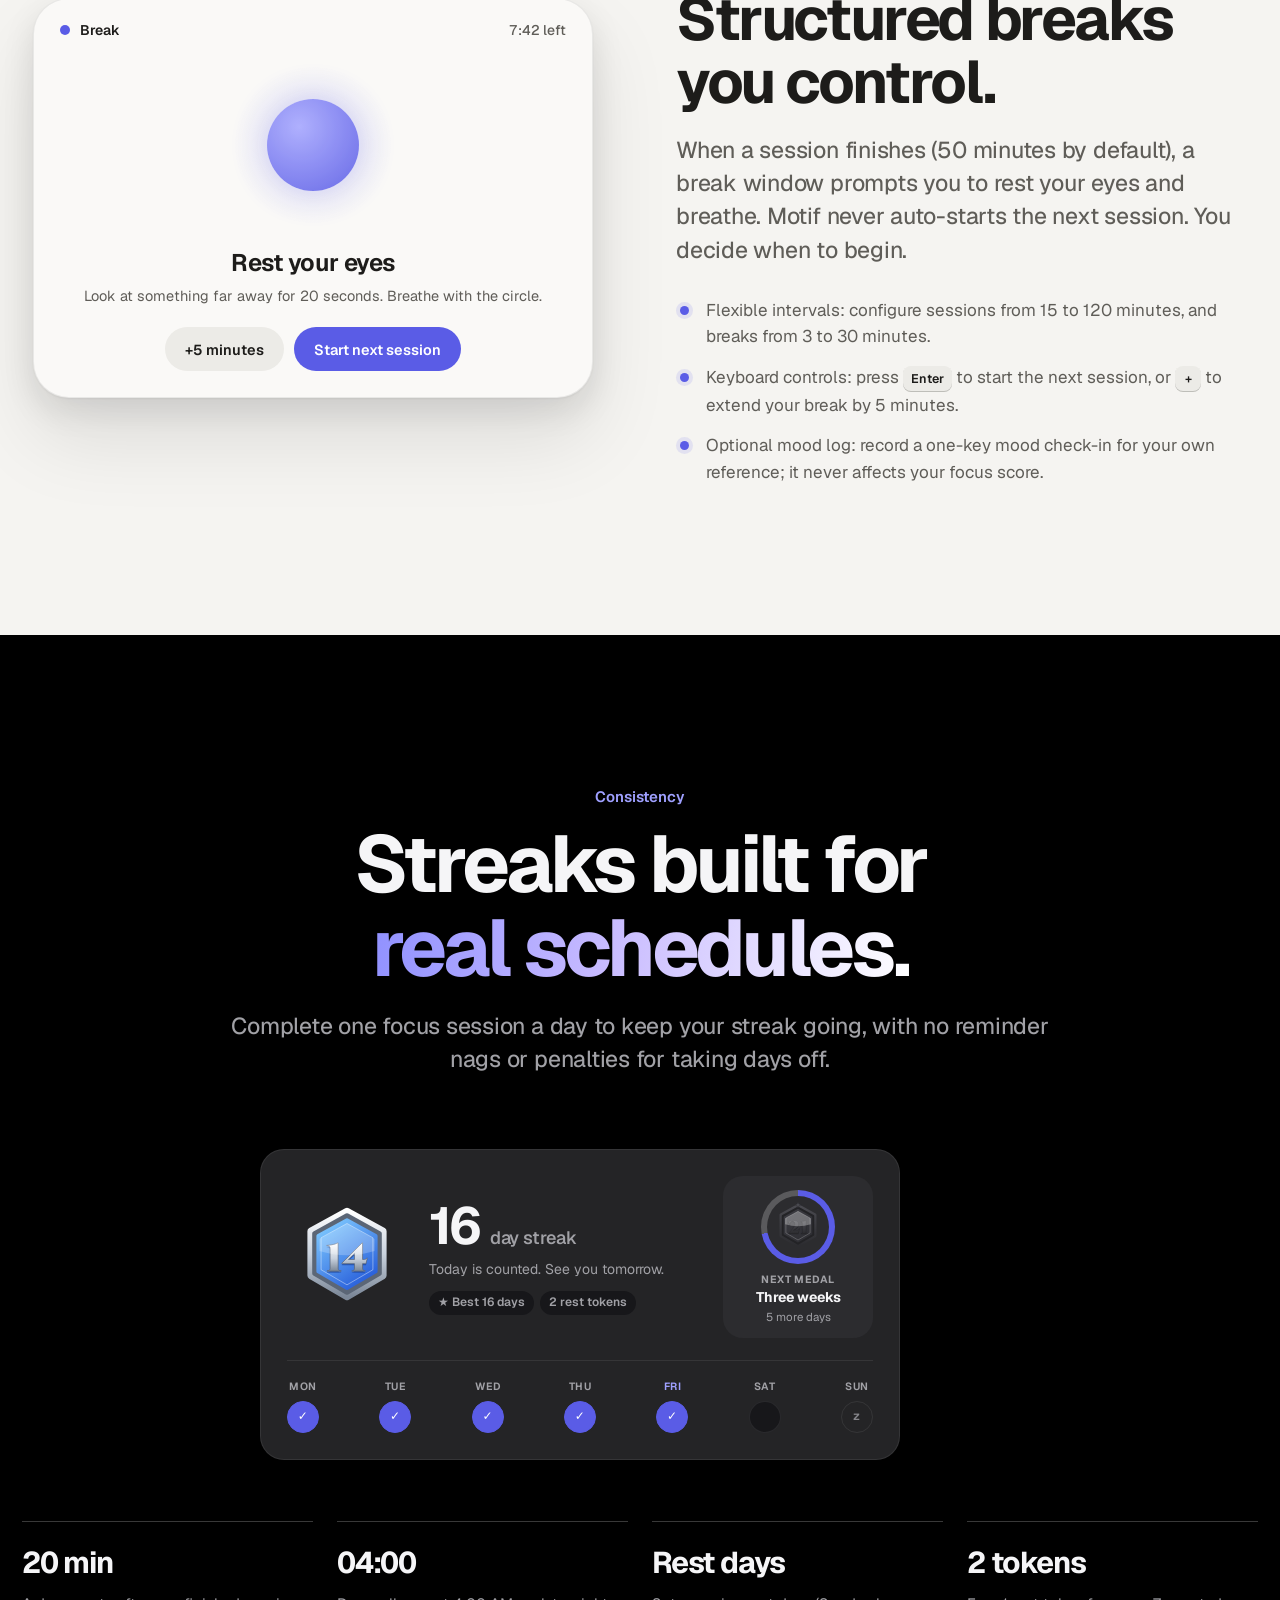
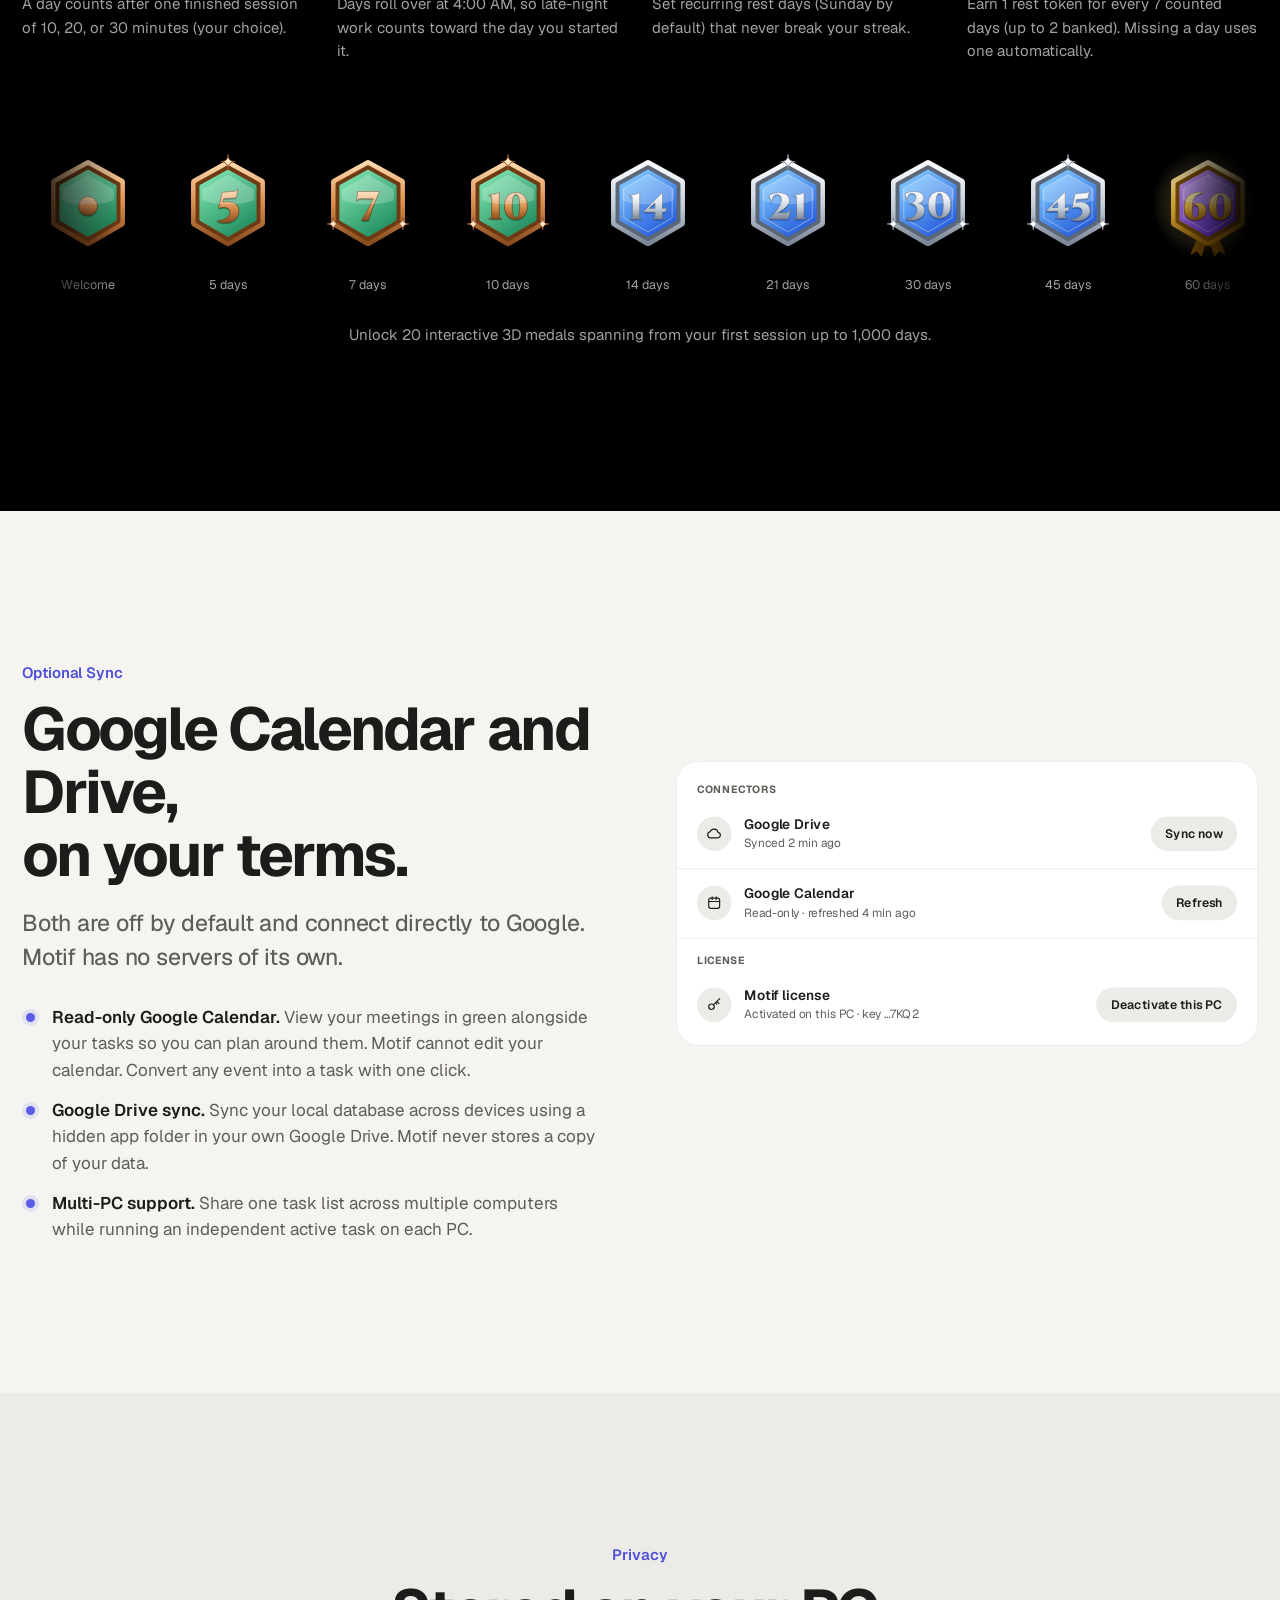
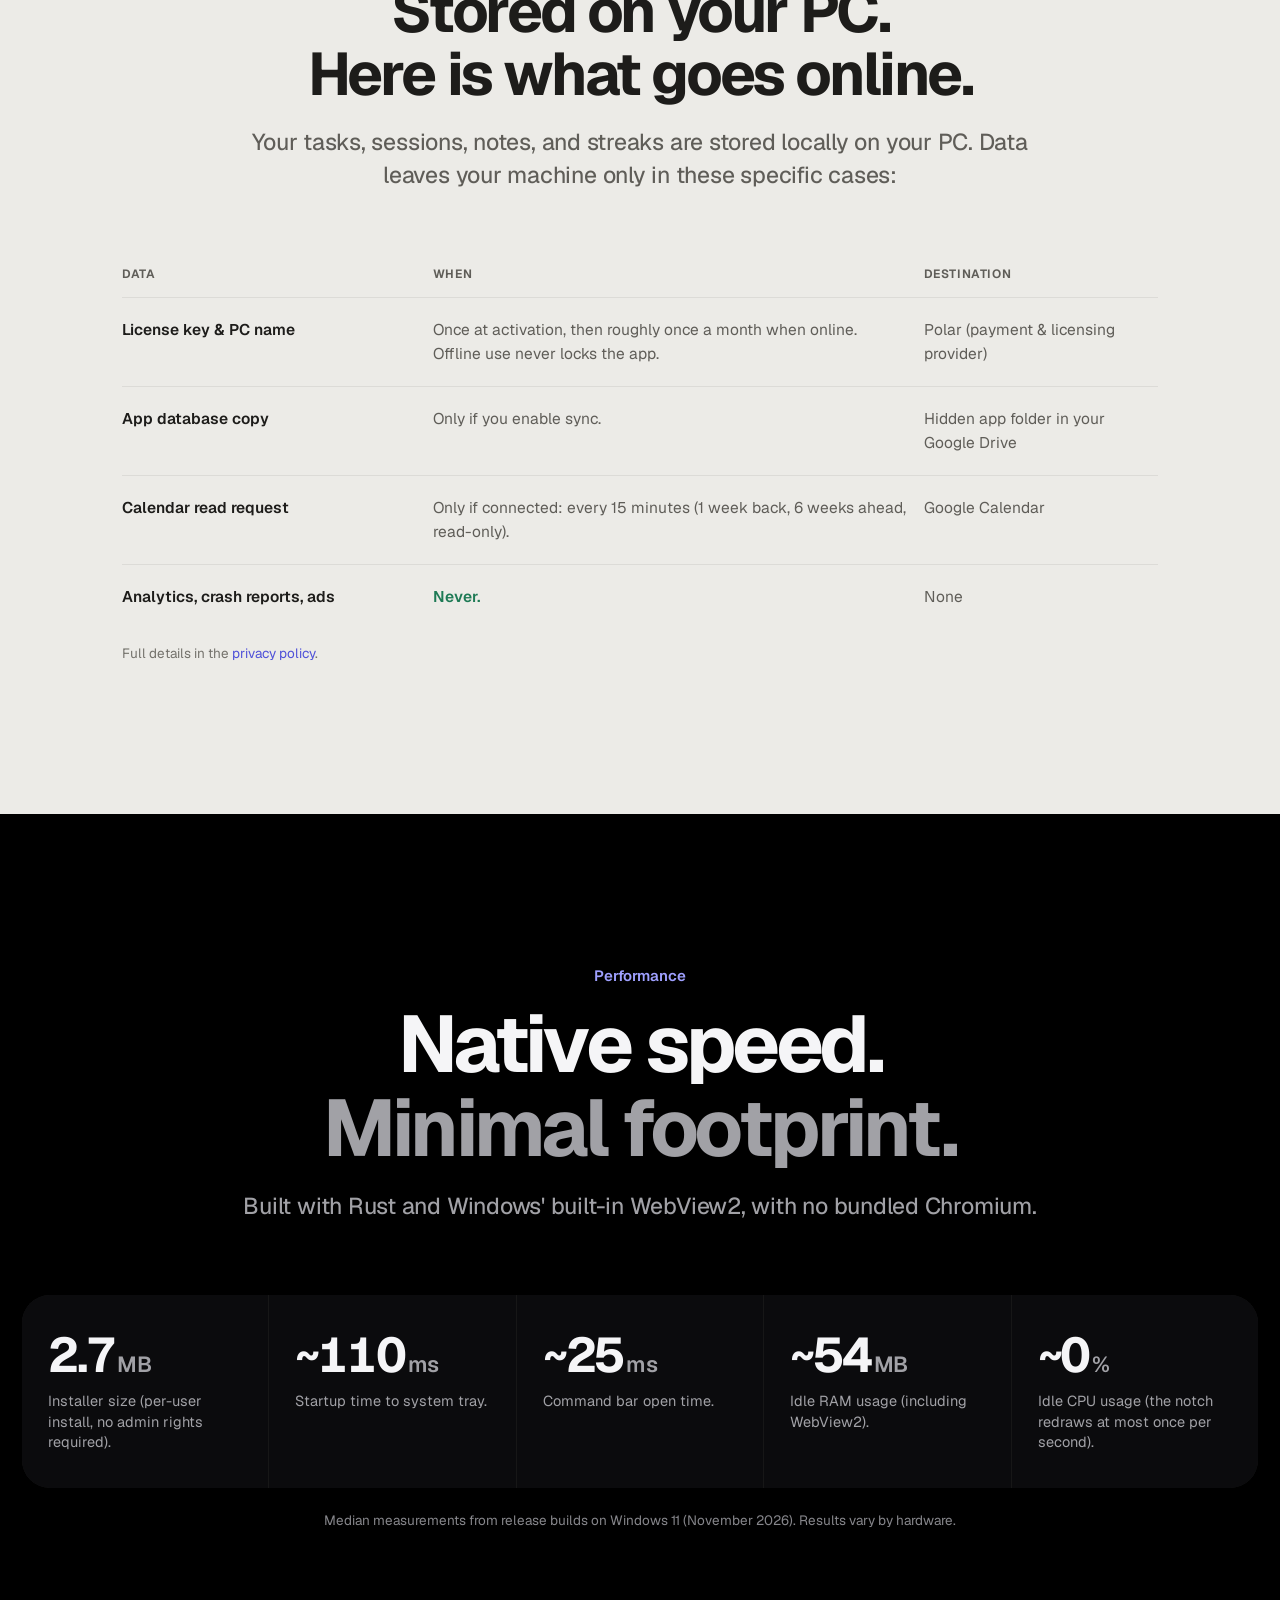
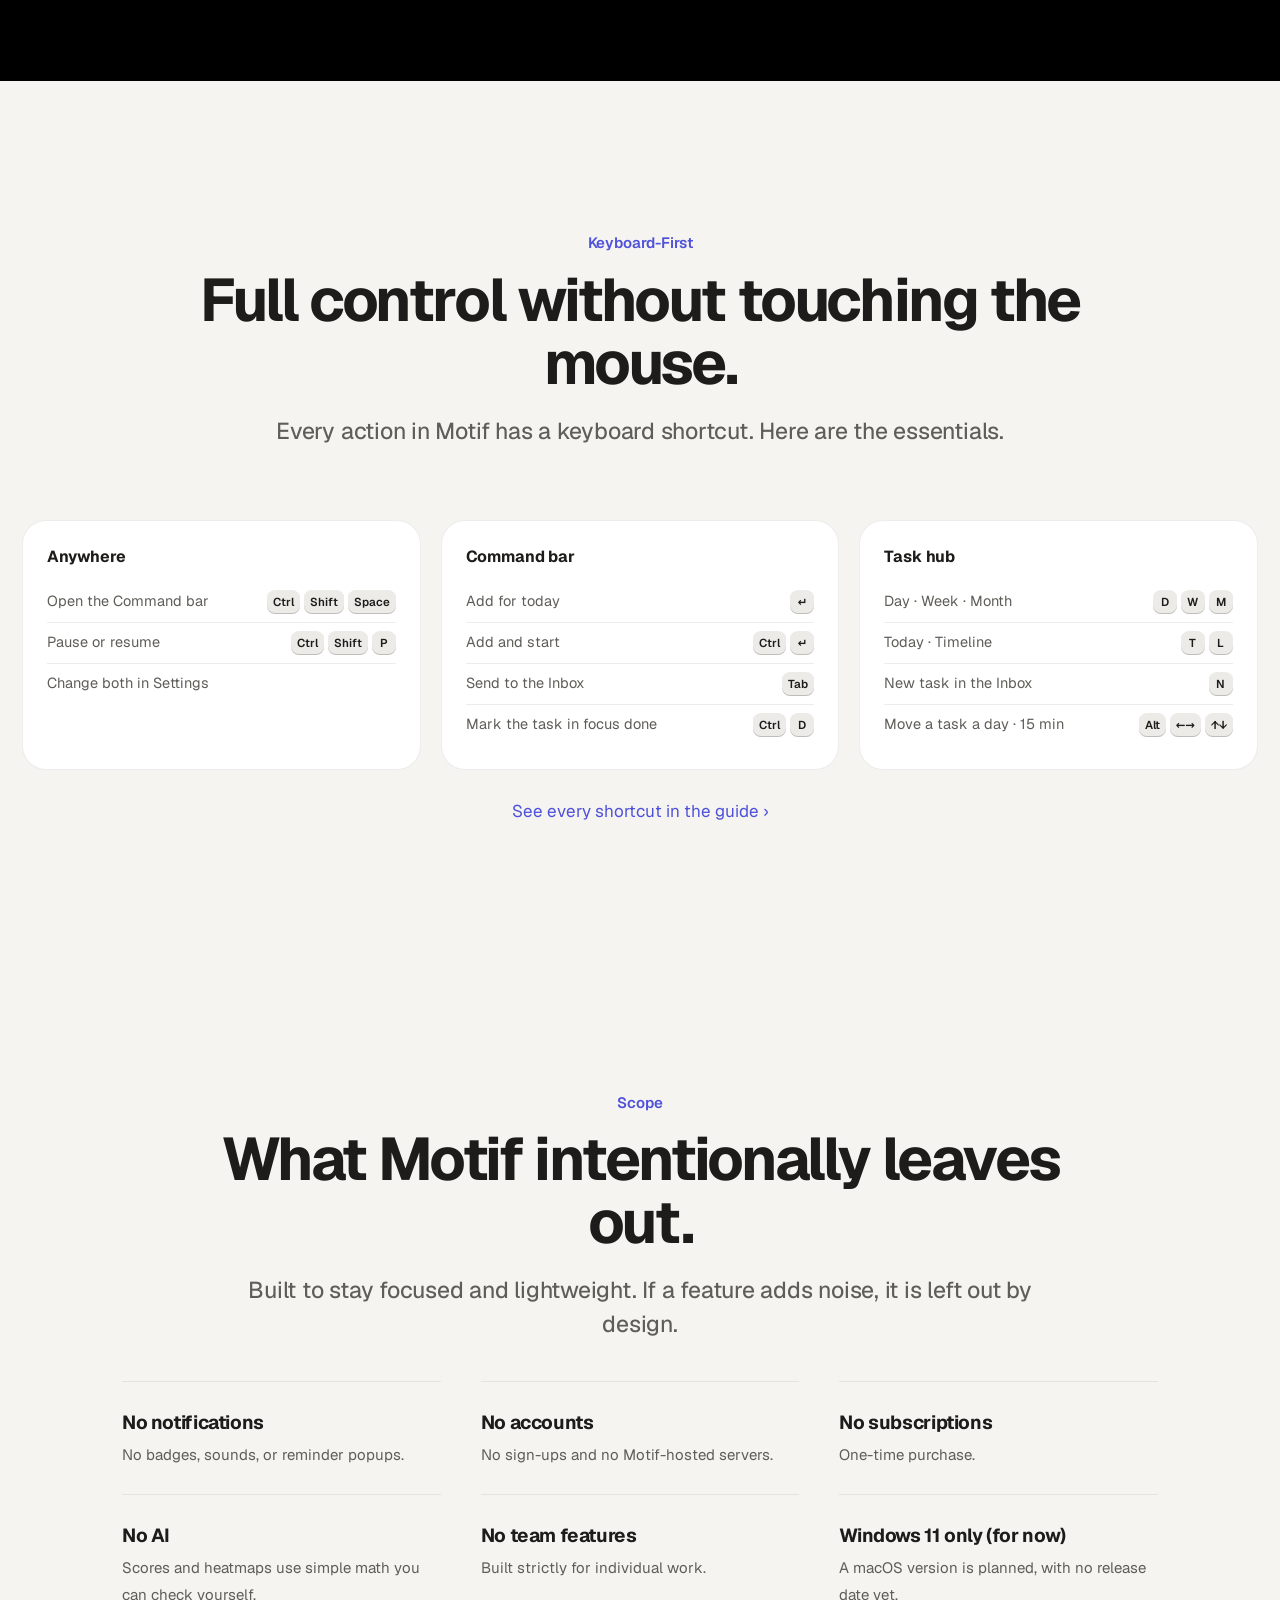
==== commit 91b8c355: "Apply Motif landing page copy v4" ====
--- a/index.html
+++ b/index.html
@@ -3,10 +3,10 @@
 <head>
   <meta charset="utf-8">
   <meta name="viewport" content="width=device-width, initial-scale=1">
-  <title>Motif — Single-task focus app for Windows</title>
-  <meta name="description" content="A keyboard-first Windows app for single-tasking. Features a click-through screen notch, instant Command bar, task calendar, rule-based focus scoring, and local-first storage. $4.99 one-time payment.">
+  <title>Motif - Single-task focus app for Windows</title>
+  <meta name="description" content="A keyboard-first Windows app for single-tasking. Features a click-through screen notch, instant Command bar, task calendar, automatic focus scoring, and local storage. $4.99 one-time payment.">
   <meta property="og:type" content="website">
-  <meta property="og:title" content="Motif — Single-task focus app for Windows">
+  <meta property="og:title" content="Motif - Single-task focus app for Windows">
   <meta property="og:description" content="Single-task focus for Windows. One active task, instant keyboard capture, local data. $4.99 once.">
   <meta name="twitter:card" content="summary">
   <meta name="theme-color" content="#000000">
@@ -91,7 +91,7 @@
     </div>
     <ol class="fs-steps">
       <li data-s="1"><b>1</b>Press <kbd>Ctrl</kbd> <kbd>Shift</kbd> <kbd>Space</kbd> from any app</li>
-      <li data-s="2"><b>2</b>Type your task — add <kbd>~15m</kbd> to set a timebox</li>
+      <li data-s="2"><b>2</b>Type your task (add <kbd>~15m</kbd> to set a timebox)</li>
       <li data-s="3"><b>3</b><kbd>↵</kbd> adds it to today's list</li>
       <li data-s="4"><b>4</b><kbd>Esc</kbd> returns to your work</li>
     </ol>
@@ -133,7 +133,7 @@
       </div>
       <div class="notch-cell w2 reveal">
         <div class="stagebar"><span class="notch"><span class="nd" style="background:#5bc898;box-shadow:0 0 8px #5bc89888"></span><span class="nt">Day done · 4h 10m</span></span></div>
-        <h4>End-of-day summary</h4><p>After 18:00, if you logged focus time, the notch switches to "Day done" with your daily total. Click it to open today's summary in the Task hub—it never opens a window on its own.</p>
+        <h4>End-of-day summary</h4><p>After 18:00, if you logged focus time, the notch switches to "Day done" with your daily total. Click it to open today's summary in the Task hub. It never opens a window on its own.</p>
       </div>
     </div>
   </div>
@@ -145,12 +145,12 @@
     <div class="reveal">
       <p class="eyebrow">Command Bar</p>
       <h2 class="h-lg">Capture and start tasks<br>from any window.</h2>
-      <p class="lead">Press <kbd>Ctrl</kbd> <kbd>Shift</kbd> <kbd>Space</kbd> to open the Command bar in ~25ms. It opens with today's tasks sorted chronologically. Type to add a new task, or press Enter on an existing row to start working.</p>
+      <p class="lead">Press <kbd>Ctrl</kbd> <kbd>Shift</kbd> <kbd>Space</kbd> to open the Command bar instantly from any app. Today's tasks are already sorted by time. Type to add a new task, or press Enter on an existing row to start.</p>
       <ul class="facts">
-        <li><b>Inline timeboxing.</b> Append <kbd>~45m</kbd> to any task title to assign a 45-minute timebox.</li>
-        <li><b>Natural-language repeats.</b> Append phrases like "every mon wed fri", "weekdays", or "every 3 days" to schedule recurring tasks.</li>
-        <li><b>Quick Inbox routing.</b> Press <kbd>Tab</kbd> instead of <kbd>Enter</kbd> to send unscheduled tasks straight to your Inbox.</li>
-        <li><b>Zero dropped keystrokes.</b> Start typing immediately after hitting the shortcut; Motif buffers and replays every keystroke in order.</li>
+        <li><b>Inline timeboxing.</b> Add <kbd>~45m</kbd> to any task to give it a 45-minute timebox.</li>
+        <li><b>Plain-text repeats.</b> Add "every mon wed fri", "weekdays", or "every 3 days" to set a recurring schedule.</li>
+        <li><b>Quick Inbox capture.</b> Press <kbd>Tab</kbd> instead of <kbd>Enter</kbd> to send unscheduled tasks straight to your Inbox.</li>
+        <li><b>No missed keystrokes.</b> Start typing the moment you press the shortcut; Motif catches every key, even before the bar finishes opening.</li>
       </ul>
     </div>
     <div class="reveal">
@@ -176,12 +176,12 @@
   <div class="wide split flip">
     <div class="reveal">
       <p class="eyebrow">Strict Single-Tasking</p>
-      <h2 class="h-lg">One task at a time,<br><span class="muted">enforced at the database level.</span></h2>
-      <p class="lead">Motif does not allow parallel timers. When you start a new task while another is active, you must resolve the current one first so nothing is left hanging.</p>
+      <h2 class="h-lg">One task at a time.<br><span class="muted">No parallel timers.</span></h2>
+      <p class="lead">Starting a new task while another is active prompts you to wrap up the current one first, so nothing gets left half-finished.</p>
       <ul class="facts">
-        <li><b>Three clear states.</b> Mark it <b>Done</b>, return it to your list for later, or drop it if it's no longer needed.</li>
-        <li>Honest history. Dropped tasks remain visible on your calendar with a strikethrough rather than disappearing, giving you an accurate record of your day.</li>
-        <li><b>Single-key resolution.</b> Press <kbd>D</kbd>, <kbd>L</kbd>, or <kbd>X</kbd> to decide—or <kbd>Esc</kbd> to stay on your current task.</li>
+        <li><b>Three clear states.</b> Mark it <b>Done</b>, send it back to your list for later, or drop it if it's no longer needed.</li>
+        <li>Honest history. Dropped tasks stay on your calendar with a strikethrough instead of vanishing, giving you an accurate record of your day.</li>
+        <li><b>One-key switch.</b> Press <kbd>D</kbd>, <kbd>L</kbd>, or <kbd>X</kbd> to choose, or <kbd>Esc</kbd> to keep working on your current task.</li>
       </ul>
     </div>
     <div class="reveal">
@@ -283,7 +283,7 @@
       </div>
       <div class="tile s2 reveal">
         <h3>Clean recurring tasks</h3>
-        <p>Set repeats for daily, weekdays, specific days, monthly, or every N days. Only the current instance is created; the next appears only after you finish or skip it.</p>
+        <p>Set repeats for daily, weekdays, specific days, monthly, or every N days. Only the current task sits on your list; the next one appears after you finish or skip it.</p>
         <div class="art">
           <div class="fit c" data-w="420" data-h="380"><div class="mock card rpk" aria-hidden="true">
             <div class="rpk-row"><span class="rd"></span>Off</div>
@@ -322,8 +322,8 @@
   <div class="wrap">
     <div class="sec-head reveal" style="margin-bottom:0">
       <p class="eyebrow">Focus Score</p>
-      <h2 class="h-lg">Automatic 1–5 scoring.<br><span class="muted">Four transparent rules.</span></h2>
-      <p class="lead">Every session lasting 5 minutes or more receives a score when it ends. No manual logging, no black-box AI—just straightforward math:</p>
+      <h2 class="h-lg">Automatic 1 to 5 scoring.<br><span class="muted">Four transparent rules.</span></h2>
+      <p class="lead">Every session of 5 minutes or more gets scored automatically when it ends. No forms to fill out, no AI. Just four clear rules:</p>
     </div>
     <div class="rules reveal">
       <div><b>5</b><span>Every session starts at 5.</span></div>
@@ -365,7 +365,7 @@
     <div class="reveal">
       <p class="eyebrow">Breaks</p>
       <h2 class="h-lg">Structured breaks<br>you control.</h2>
-      <p class="lead">When a session finishes (50 minutes by default), a break window prompts you to rest your eyes and breathe. Motif never auto-starts the next session—you start when you're ready.</p>
+      <p class="lead">When a session finishes (50 minutes by default), a break window prompts you to rest your eyes and breathe. Motif never auto-starts the next session. You decide when to begin.</p>
       <ul class="facts">
         <li>Flexible intervals: configure sessions from 15 to 120 minutes, and breaks from 3 to 30 minutes.</li>
         <li>Keyboard controls: press <kbd>Enter</kbd> to start the next session, or <kbd>+</kbd> to extend your break by 5 minutes.</li>
@@ -392,7 +392,7 @@
     <div class="sec-head reveal">
       <p class="eyebrow">Consistency</p>
       <h2 class="h-xl">Streaks built for<br><span class="grad-accent">real schedules.</span></h2>
-      <p class="lead">Complete one focus session per day to maintain your streak—without nag notifications or penalties for taking days off.</p>
+      <p class="lead">Complete one focus session a day to keep your streak going, with no reminder nags or penalties for taking days off.</p>
     </div>
     <div class="reveal" style="max-width:760px;margin:0 auto">
       <div class="fit" data-w="640" data-h="300" role="img" aria-label="The streak card: a blue Two weeks medal, 16 day streak, Today is counted, Best 16 days, 2 rest tokens, the next medal Three weeks in 5 more days, and this week with Monday to Friday checked and Sunday as a rest day.">
@@ -414,7 +414,7 @@
       <div><b>20 min</b><span>A day counts after one finished session of 10, 20, or 30 minutes (your choice).</span></div>
       <div><b>04:00</b><span>Days roll over at 4:00 AM, so late-night work counts toward the day you started it.</span></div>
       <div><b>Rest days</b><span>Set recurring rest days (Sunday by default) that never break your streak.</span></div>
-      <div><b>2 tokens</b><span>Earn 1 rest token for every 7 counted days (up to 2 banked). Missing a day automatically consumes a token.</span></div>
+      <div><b>2 tokens</b><span>Earn 1 rest token for every 7 counted days (up to 2 banked). Missing a day uses one automatically.</span></div>
     </div>
     <div class="medal-strip reveal" style="margin-top:88px" aria-label="All 20 medals, from bronze to royal gold">
       <div class="medal-track">
@@ -450,7 +450,7 @@
     <div class="reveal">
       <p class="eyebrow">Optional Sync</p>
       <h2 class="h-lg">Google Calendar and Drive,<br>on your terms.</h2>
-      <p class="lead">Both integrations are disabled by default and communicate directly with Google—Motif runs no backend servers.</p>
+      <p class="lead">Both are off by default and connect directly to Google. Motif has no servers of its own.</p>
       <ul class="facts">
         <li><b>Read-only Google Calendar.</b> View your meetings in green alongside your tasks so you can plan around them. Motif cannot edit your calendar. Convert any event into a task with one click.</li>
         <li><b>Google Drive sync.</b> Sync your local database across devices using a hidden app folder in your own Google Drive. Motif never stores a copy of your data.</li>
@@ -476,7 +476,7 @@
   <div class="wrap">
     <div class="sec-head reveal">
       <p class="eyebrow">Privacy</p>
-      <h2 class="h-lg">Local-first storage.<br>Exact network usage.</h2>
+      <h2 class="h-lg">Stored on your PC.<br>Here is what goes online.</h2>
       <p class="lead">Your tasks, sessions, notes, and streaks are stored locally on your PC. Data leaves your machine only in these specific cases:</p>
     </div>
     <div class="reveal">
@@ -500,12 +500,12 @@
     <div class="sec-head reveal">
       <p class="eyebrow">Performance</p>
       <h2 class="h-xl">Native speed.<br><span class="muted">Minimal footprint.</span></h2>
-      <p class="lead">Built with Rust and Windows' built-in WebView2—no bundled Chromium.</p>
+      <p class="lead">Built with Rust and Windows' built-in WebView2, with no bundled Chromium.</p>
     </div>
     <div class="stats reveal">
       <div><b>2.7<small>MB</small></b><span>Installer size (per-user install, no admin rights required).</span></div>
-      <div><b>~110<small>ms</small></b><span>Cold launch to system tray.</span></div>
-      <div><b>~25<small>ms</small></b><span>Shortcut press to Command bar on screen.</span></div>
+      <div><b>~110<small>ms</small></b><span>Startup time to system tray.</span></div>
+      <div><b>~25<small>ms</small></b><span>Command bar open time.</span></div>
       <div><b>~54<small>MB</small></b><span>Idle RAM usage (including WebView2).</span></div>
       <div><b>~0<small>%</small></b><span>Idle CPU usage (the notch redraws at most once per second).</span></div>
     </div>
@@ -556,7 +556,7 @@
       <div><b>No notifications</b><span>No badges, sounds, or reminder popups.</span></div>
       <div><b>No accounts</b><span>No sign-ups and no Motif-hosted servers.</span></div>
       <div><b>No subscriptions</b><span>One-time purchase.</span></div>
-      <div><b>No AI</b><span>Scoring and heatmaps use deterministic arithmetic.</span></div>
+      <div><b>No AI</b><span>Scores and heatmaps use simple math you can check yourself.</span></div>
       <div><b>No team features</b><span>Built strictly for individual work.</span></div>
       <div><b>Windows 11 only (for now)</b><span>A macOS version is planned, with no release date yet.</span></div>
     </div>
@@ -621,7 +621,7 @@
     <img class="icon" src="icon.svg" alt="" width="96" height="96">
     <h2 class="h-xl grad">Pick one task.<br>Finish it.</h2>
     <div class="ctas">
-      <a class="btn" href="https://buy.polar.sh/polar_cl_n5zw4waBRvlHAFTUboq6AXlqnlReFxfe9YLOI2bd5Yn">Buy Motif — $4.99</a>
+      <a class="btn" href="https://buy.polar.sh/polar_cl_n5zw4waBRvlHAFTUboq6AXlqnlReFxfe9YLOI2bd5Yn">Buy Motif - $4.99</a>
       <a class="btn ghost" href="guide.html">Read the guide</a>
     </div>
   </div>
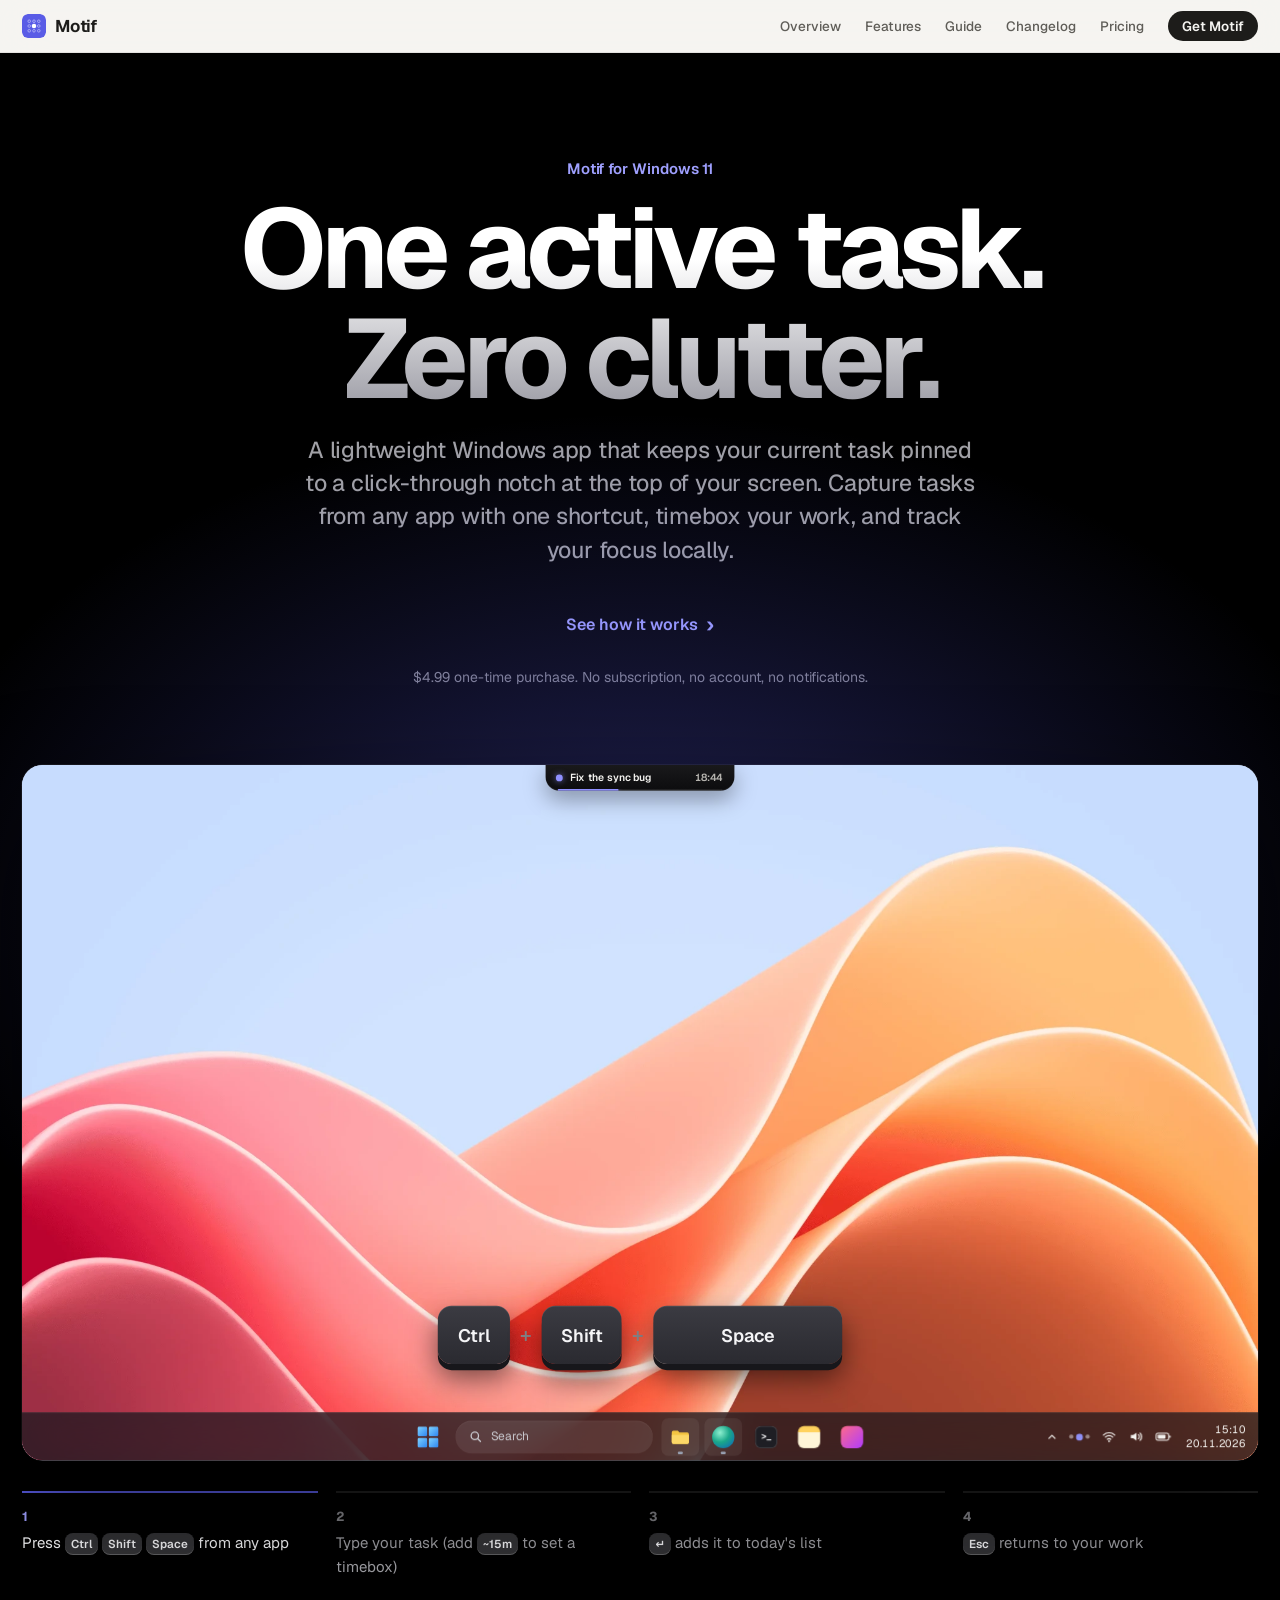
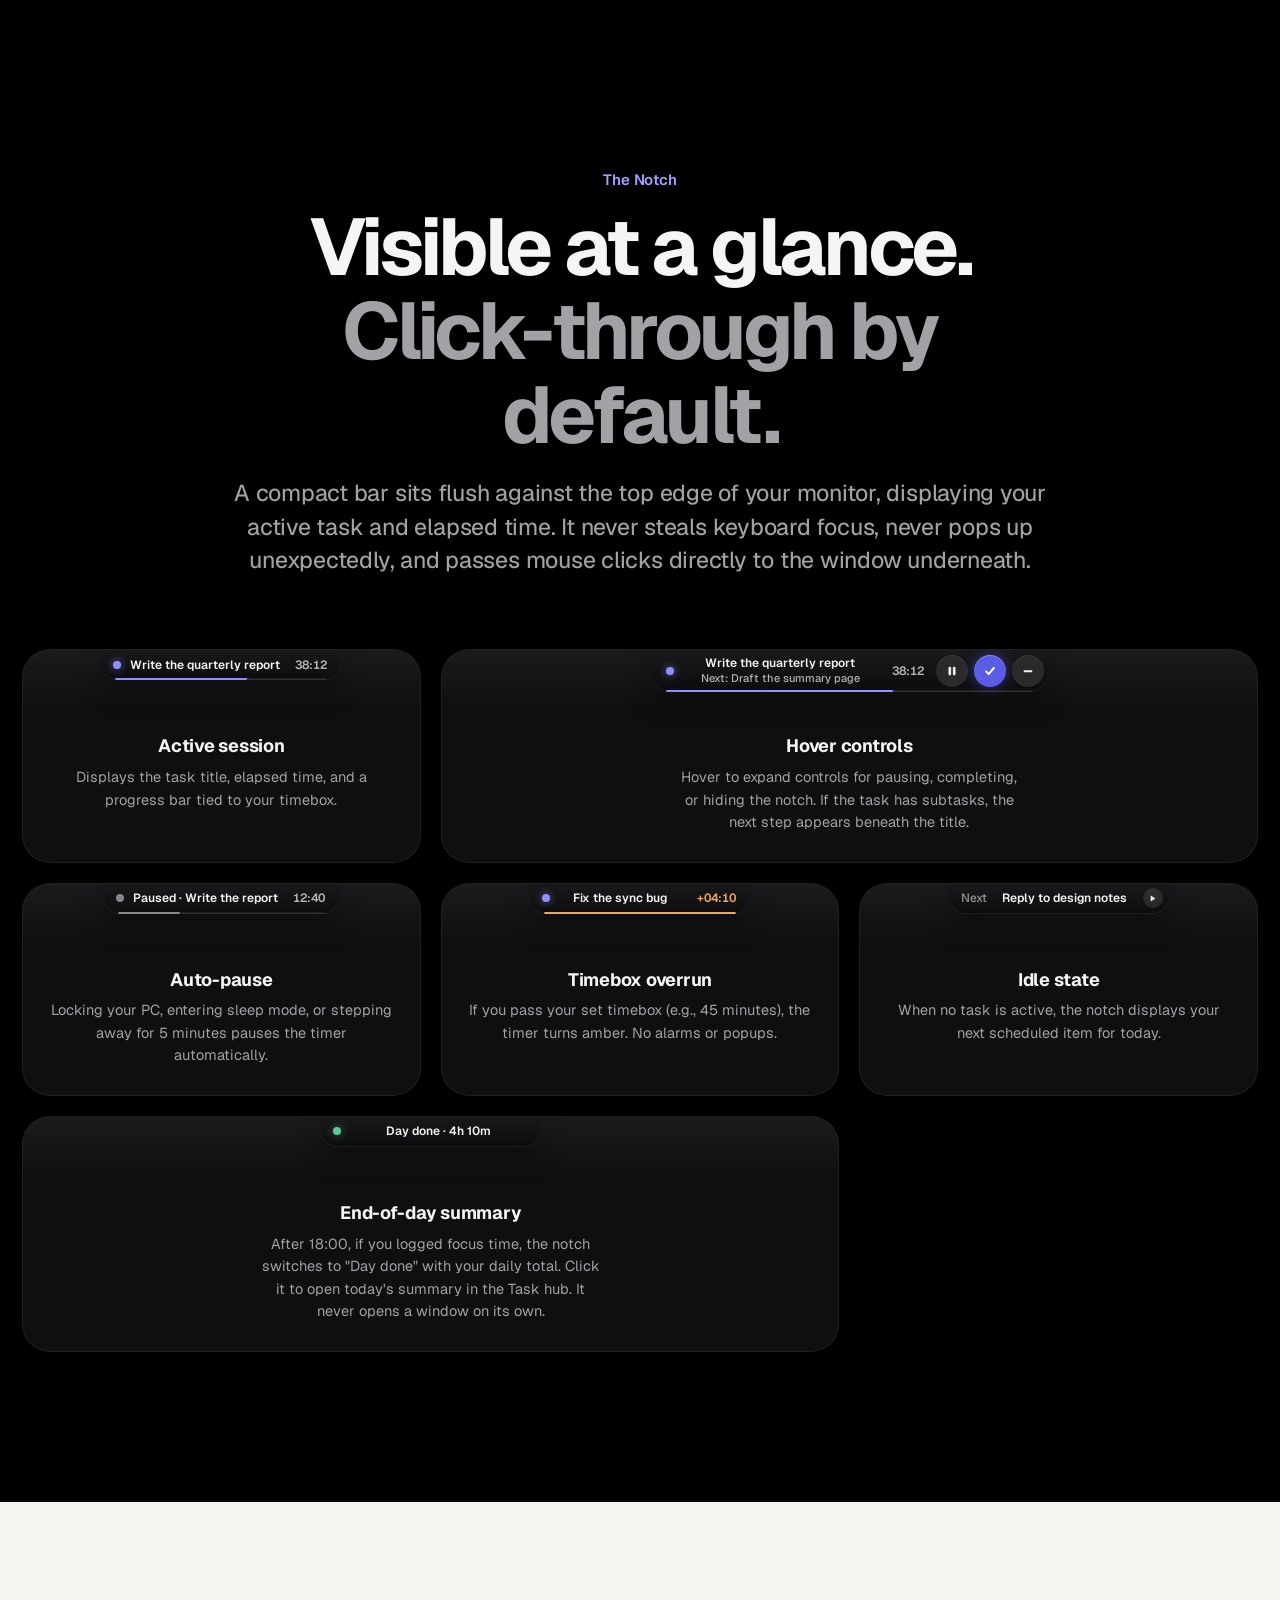
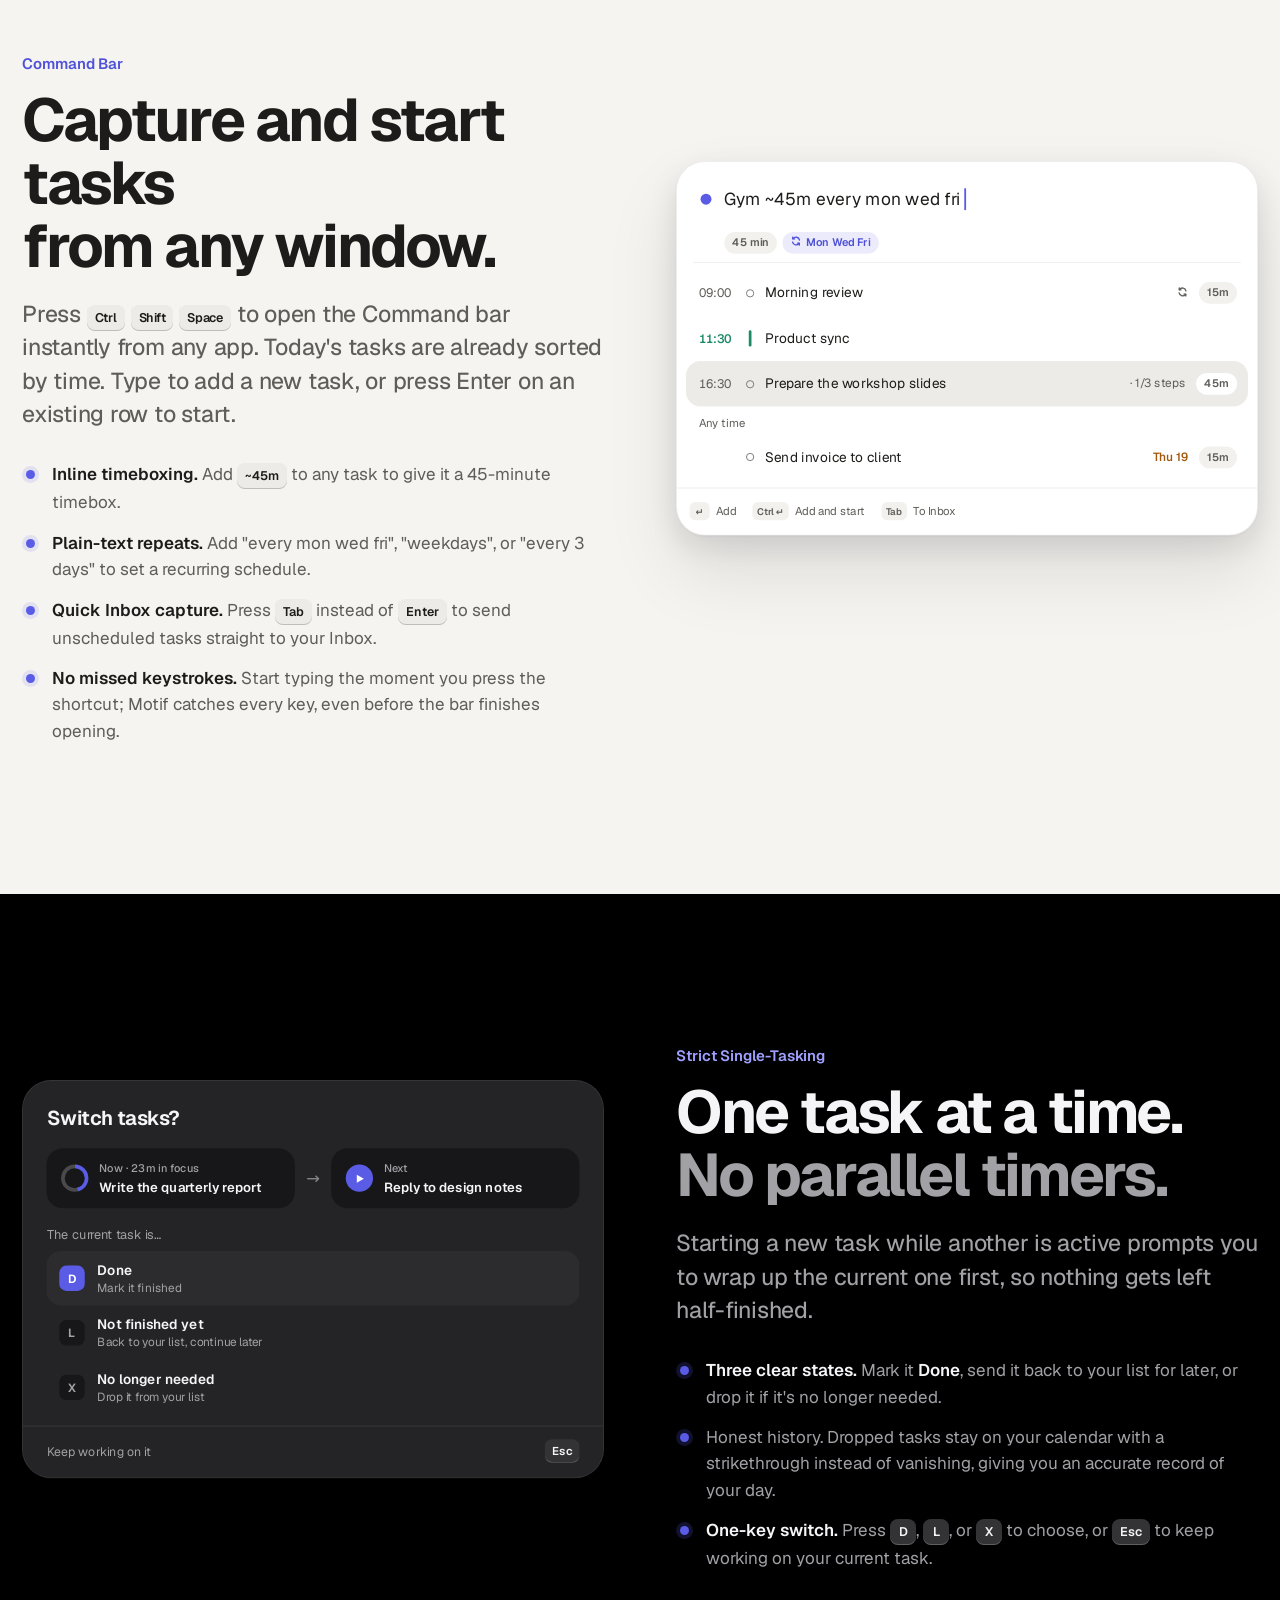
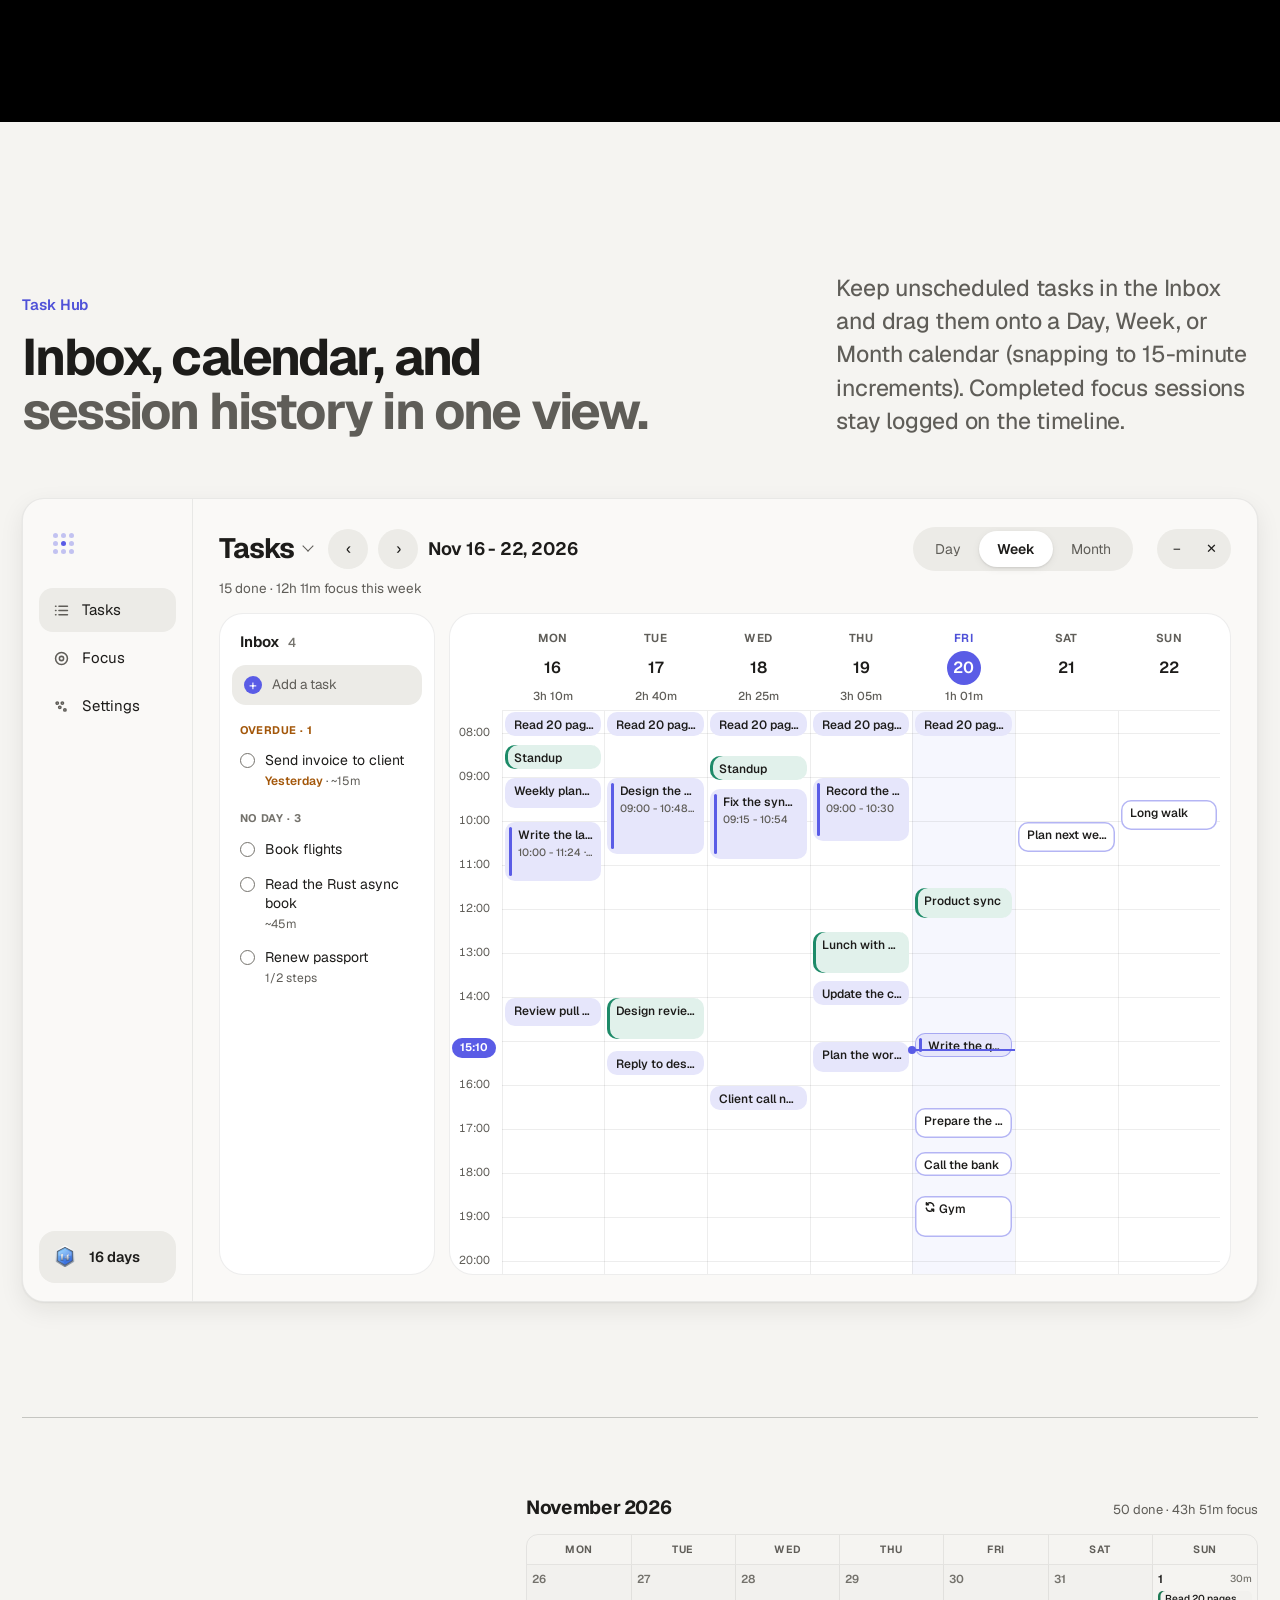
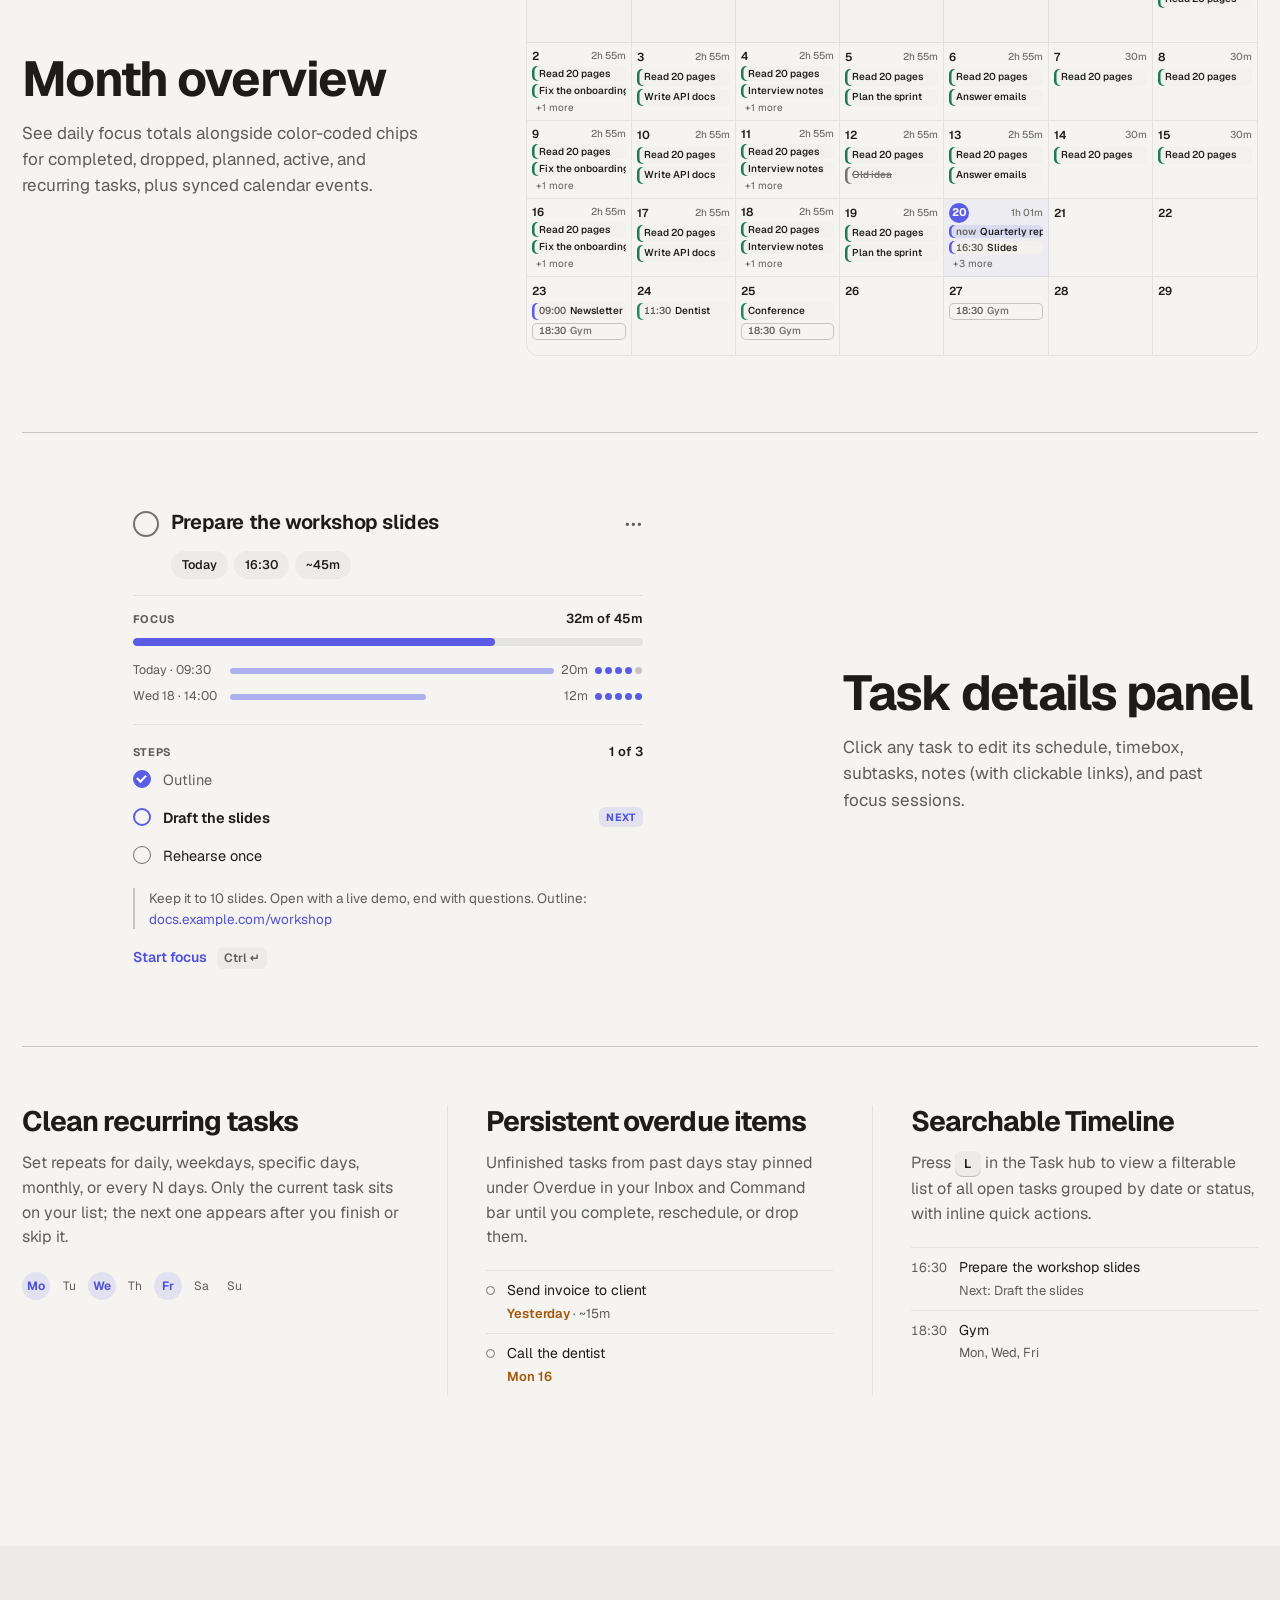
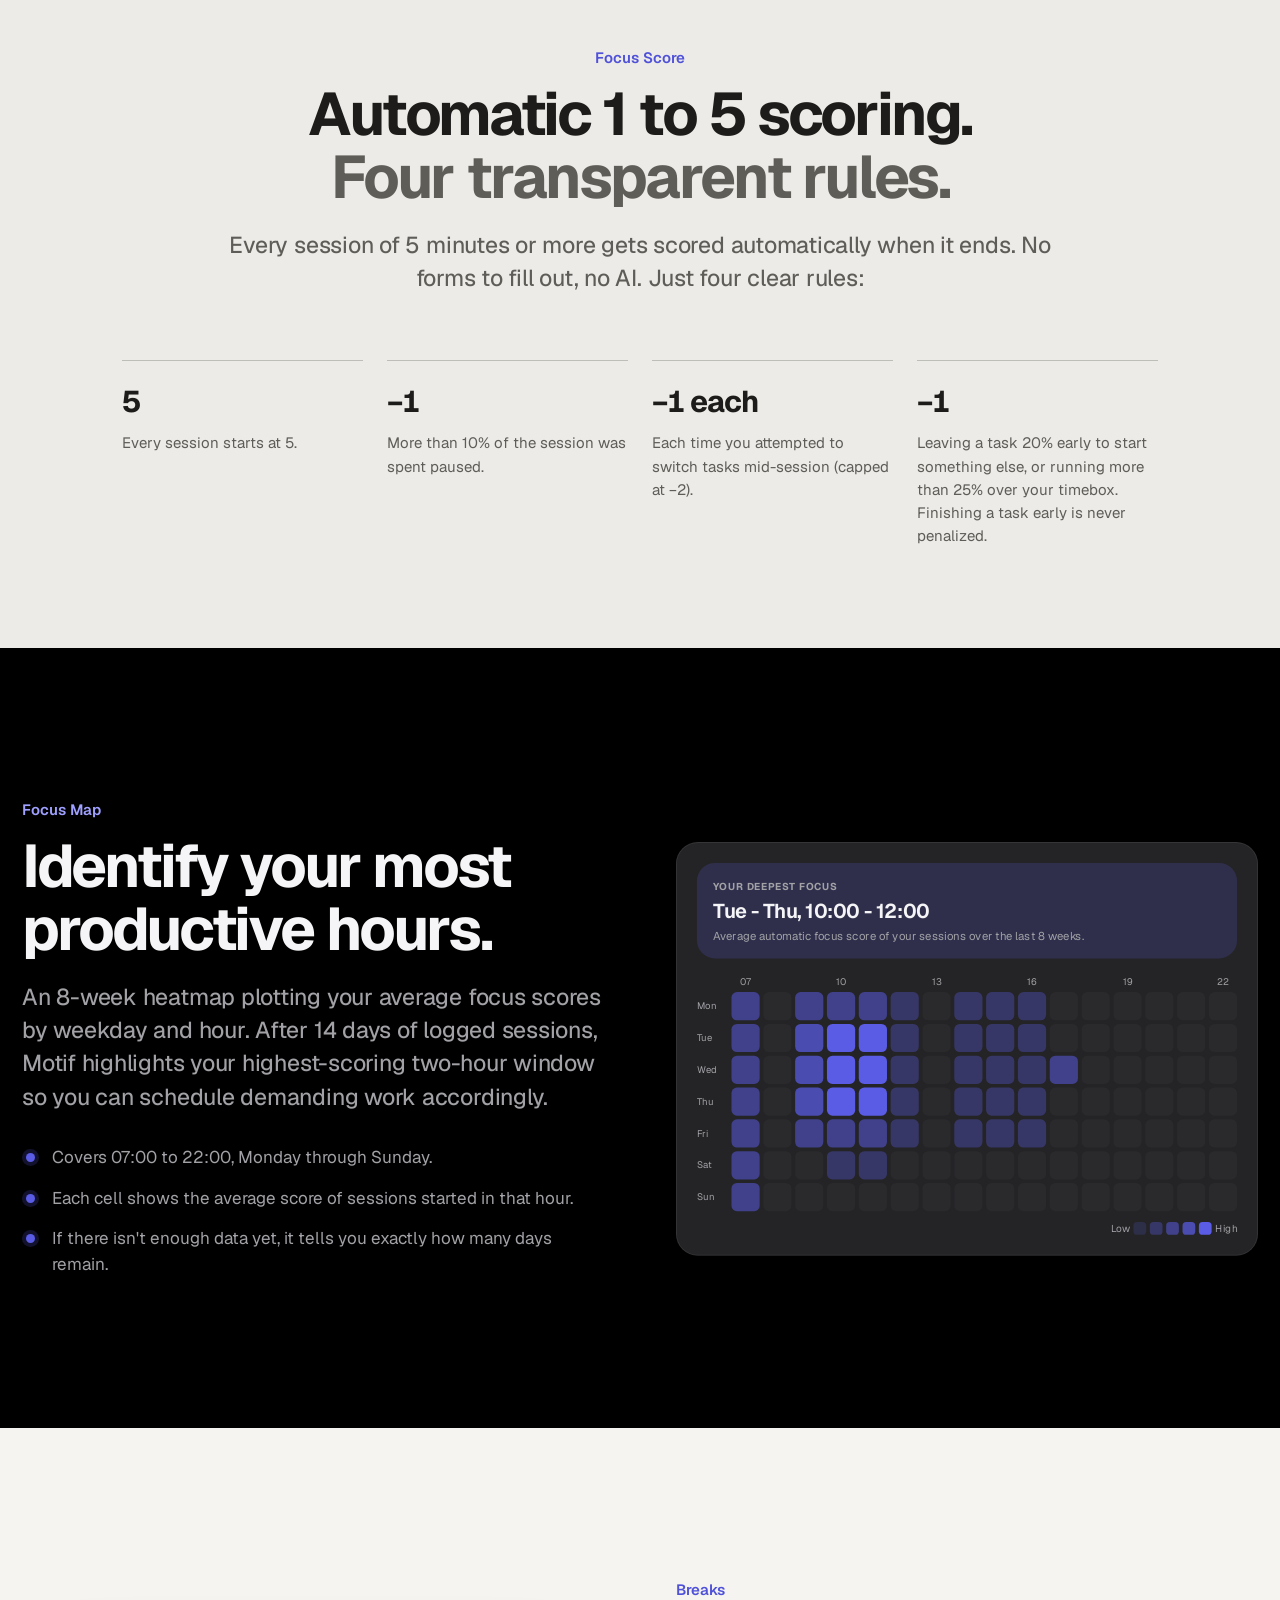
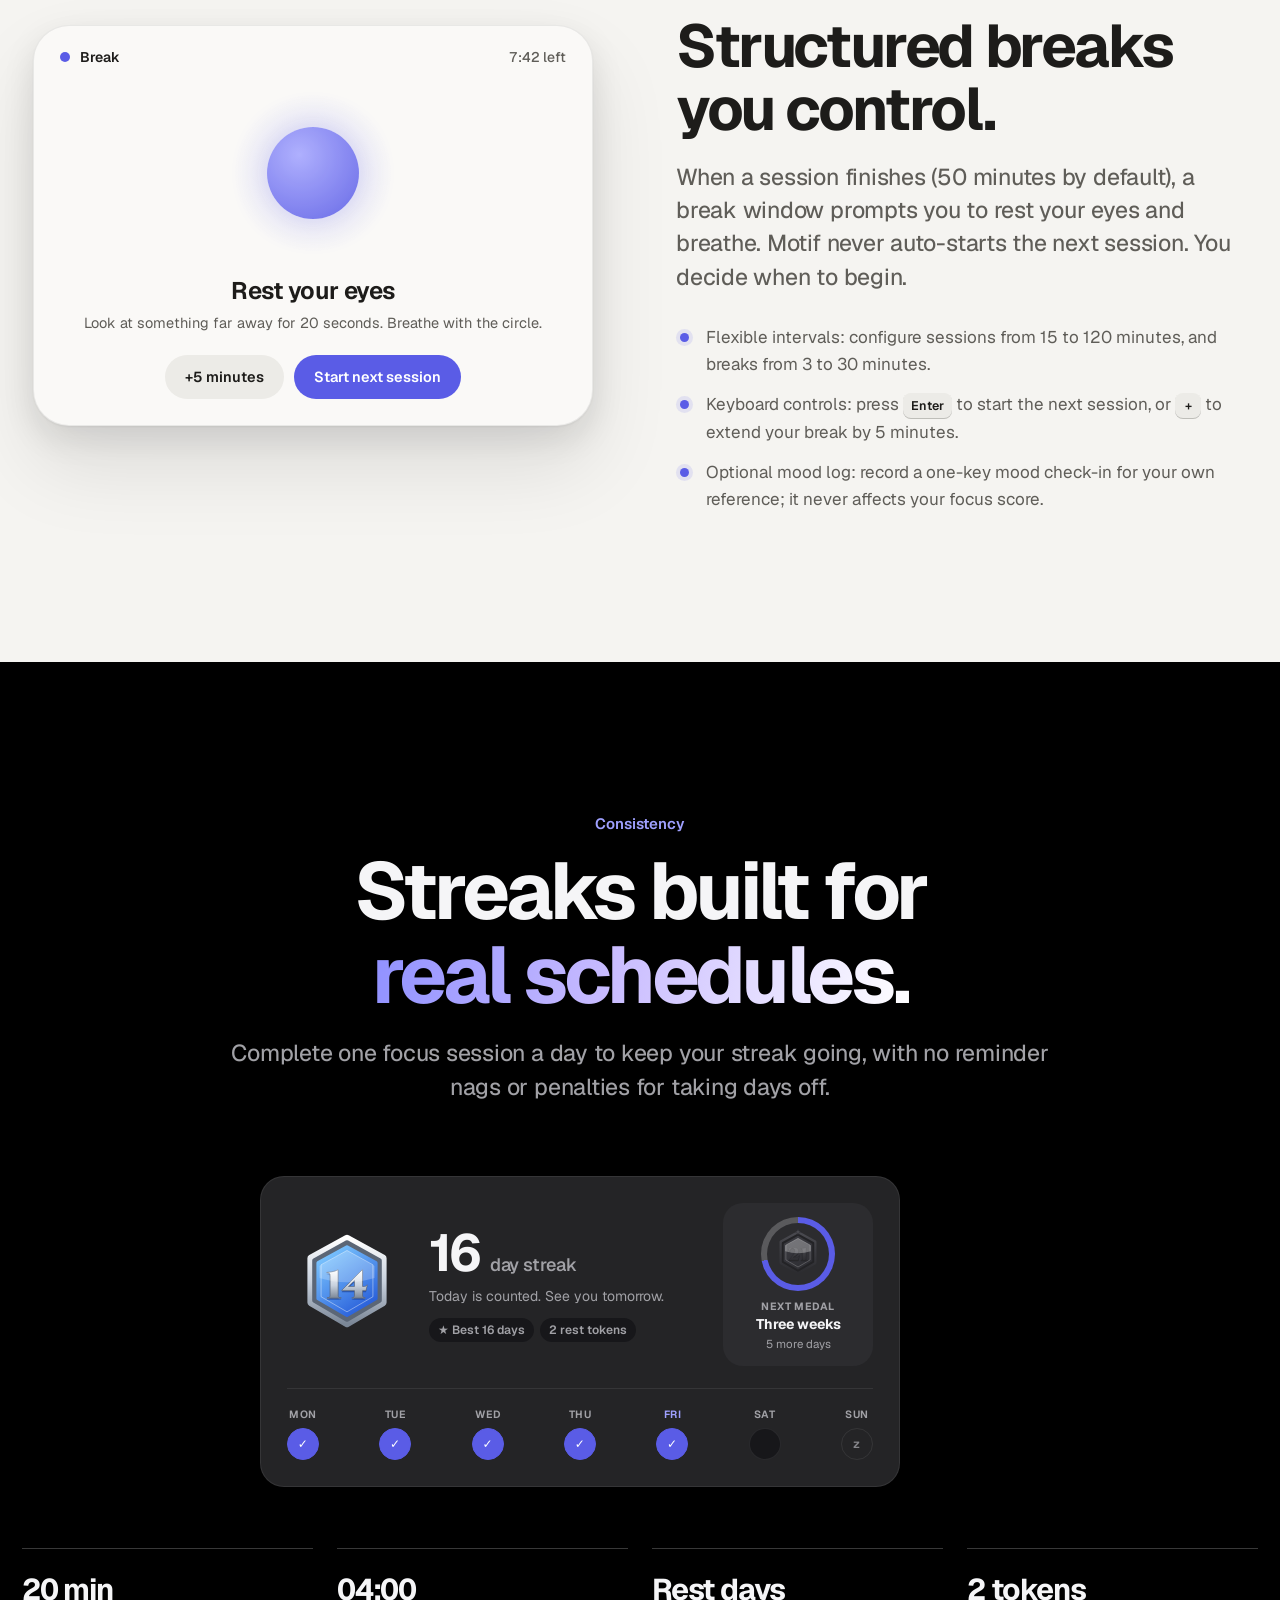
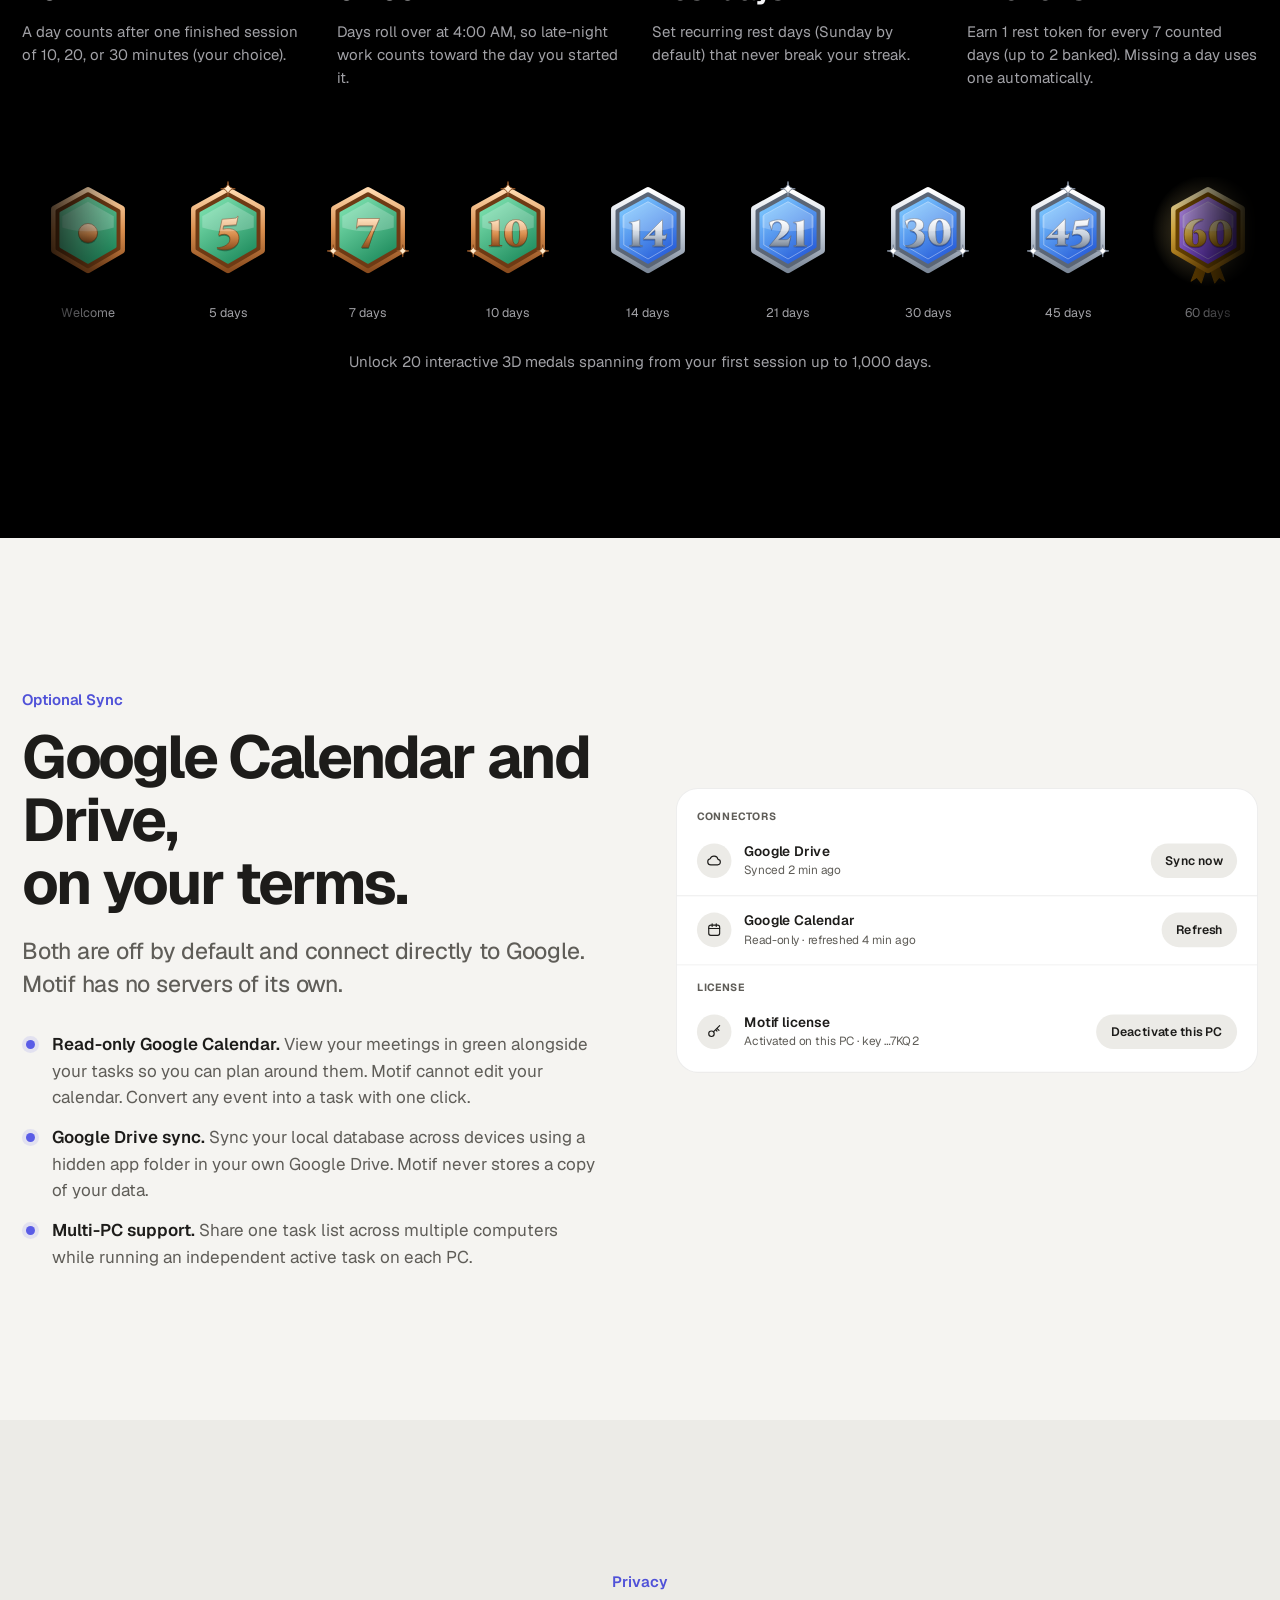
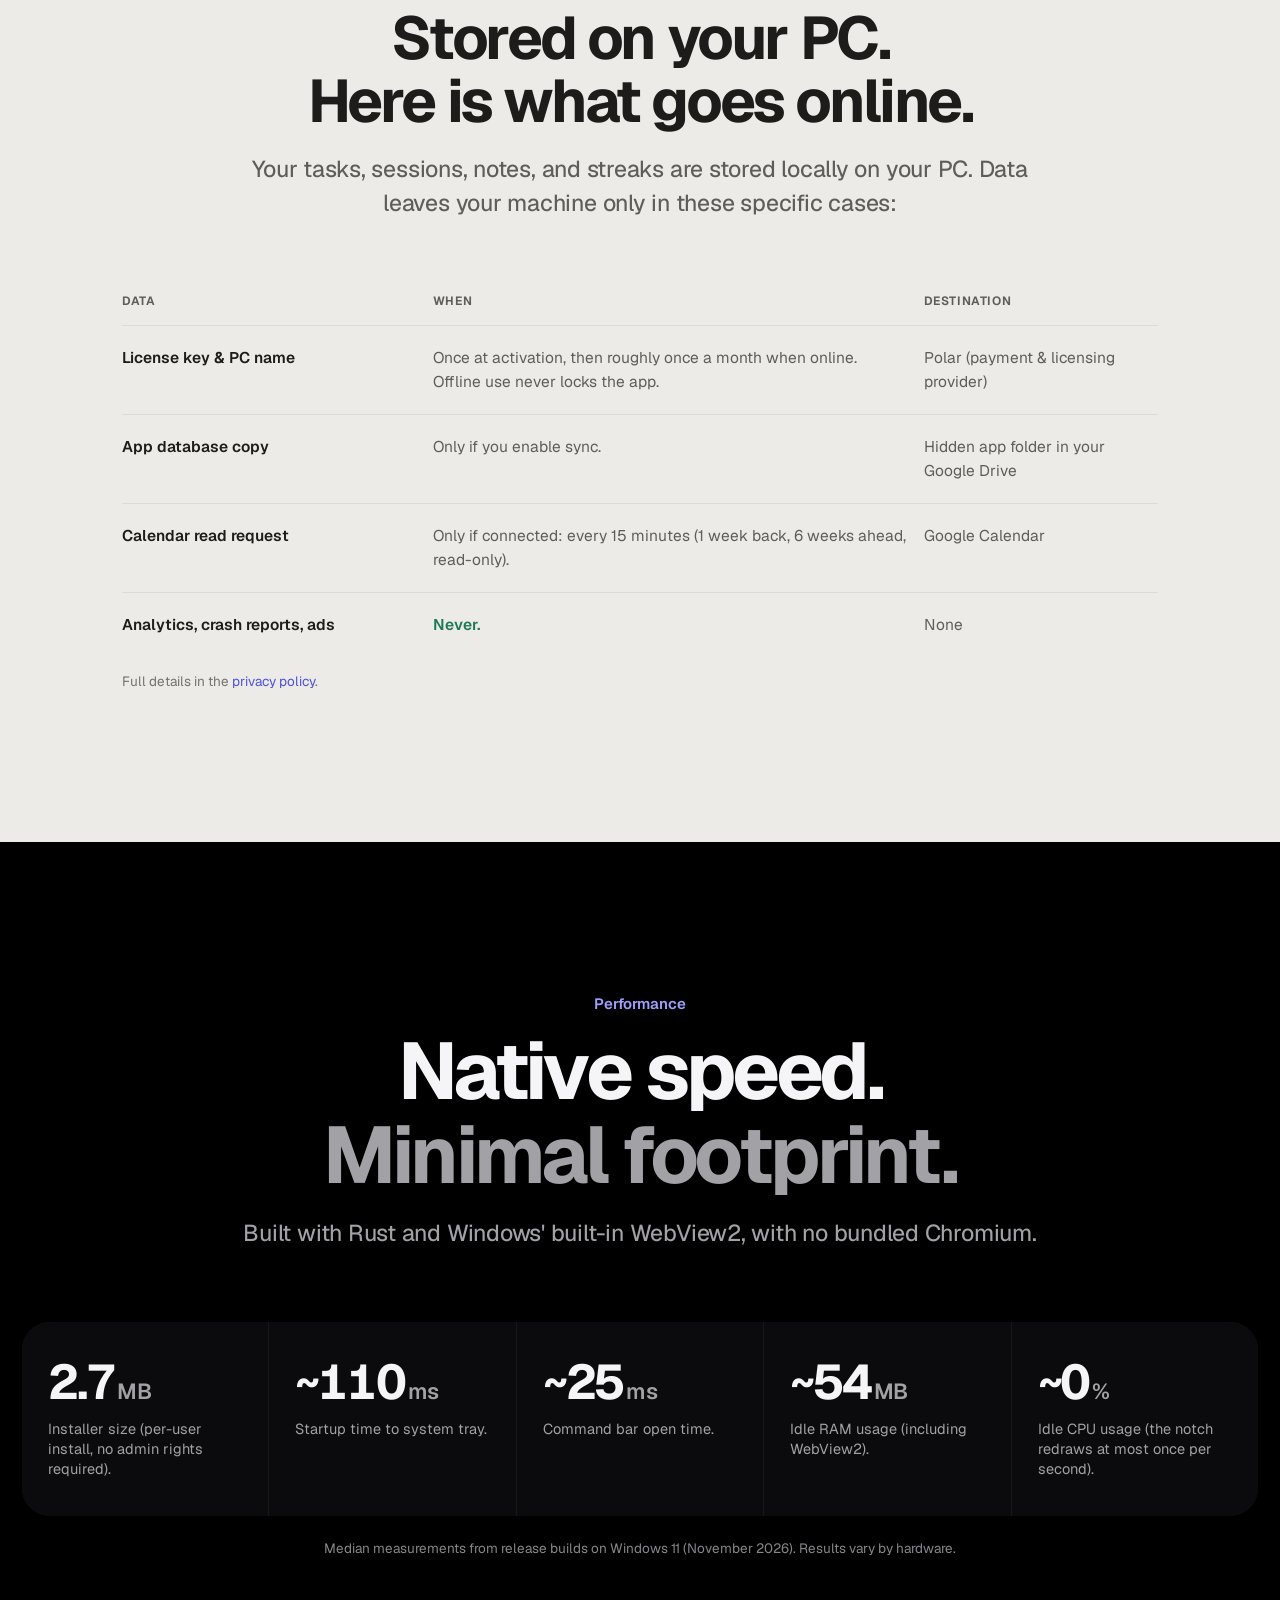
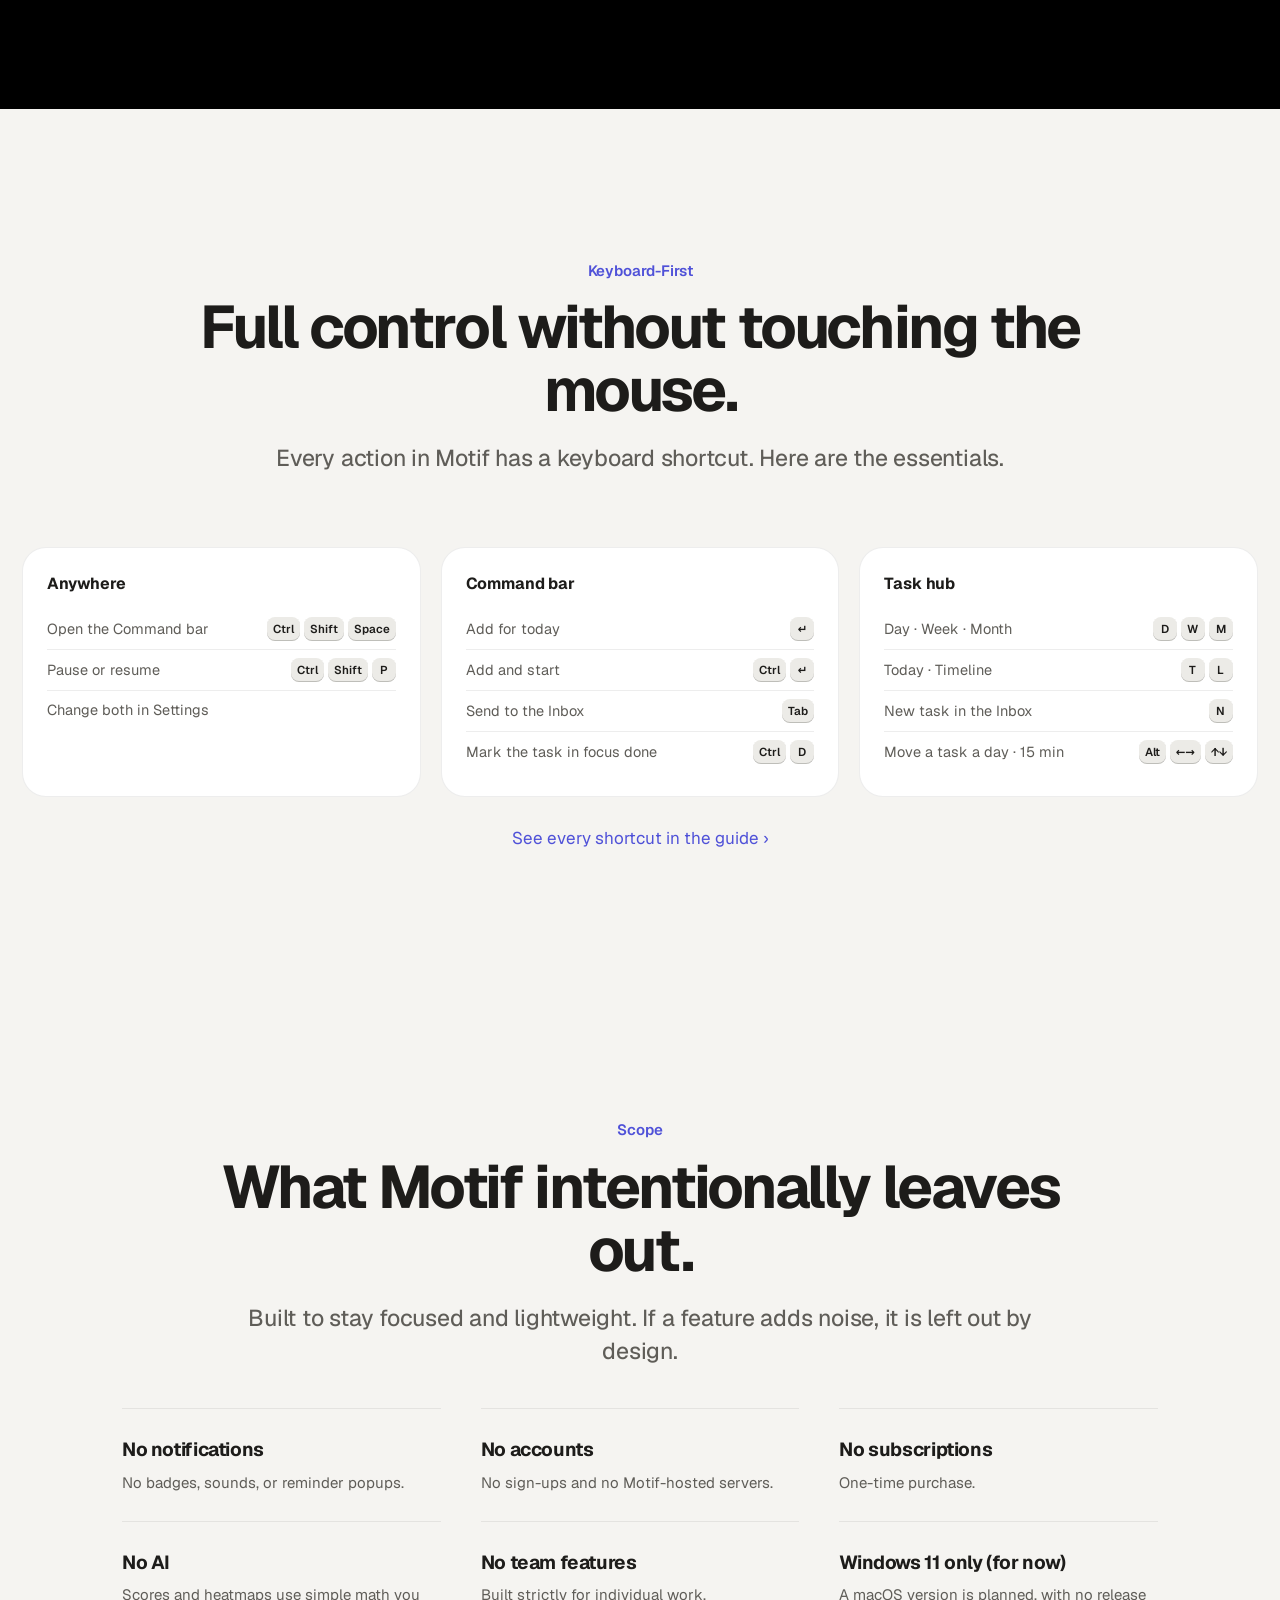
==== commit 6ed45b80: "Redesign the Task Hub section" ====
--- a/index.html
+++ b/index.html
@@ -12,7 +12,7 @@
   <meta name="theme-color" content="#000000">
   <link rel="icon" href="icon.svg" type="image/svg+xml">
   <link rel="preload" href="fonts/geist-latin.woff2" as="font" type="font/woff2" crossorigin>
-  <link rel="stylesheet" href="style.css?v=9">
+  <link rel="stylesheet" href="style.css?v=10">
 </head>
 <body>
 
@@ -209,109 +209,112 @@
 <!-- ============================================================ HUB -->
 <section id="hub" class="sec">
   <div class="wide">
-    <div class="sec-head reveal">
-      <p class="eyebrow">Task Hub</p>
-      <h2 class="h-xl">Inbox, calendar, and<br><span class="muted">session history in one view.</span></h2>
+    <div class="hub-intro reveal">
+      <div>
+        <p class="eyebrow">Task Hub</p>
+        <h2>Inbox, calendar, and <span class="muted">session history in one view.</span></h2>
+      </div>
       <p class="lead">Keep unscheduled tasks in the Inbox and drag them onto a Day, Week, or Month calendar (snapping to 15-minute increments). Completed focus sessions stay logged on the timeline.</p>
     </div>
-    <div class="reveal">
-      <div class="fit" data-w="1200" data-h="800" role="img" aria-label="The Task hub week view: an Inbox with one overdue task and three tasks without a day, and a week calendar with finished focus sessions, Google Calendar events in green, planned tasks with outlines, the task in focus right now and the current time line.">
-        <div class="mock win hub" aria-hidden="true">
-          <aside class="hub-side">
-            <div class="hub-logo"><i></i><i></i><i></i><i></i><i></i><i></i><i></i><i></i><i></i></div>
-            <div class="nav-it on"><svg width="17" height="17" viewBox="0 0 20 20"><path d="M7 5h10M7 10h10M7 15h10M3 5h.5M3 10h.5M3 15h.5"/></svg>Tasks</div>
-            <div class="nav-it"><svg width="17" height="17" viewBox="0 0 20 20"><circle cx="10" cy="10" r="7"/><circle cx="10" cy="10" r="2.5"/></svg>Focus</div>
-            <div class="nav-it"><svg width="17" height="17" viewBox="0 0 20 20"><circle cx="5" cy="6" r="1.4"/><circle cx="11" cy="6" r="1.4"/><circle cx="8" cy="11" r="1.4"/><circle cx="14" cy="14" r="1.4"/></svg>Settings</div>
-            <div class="hub-chip"><img src="img/medals/medal-14.svg" alt="">16 days</div>
-          </aside>
-          <div class="hub-main">
-            <div class="hub-top"><h5>Tasks</h5><span class="circ">‹</span><span class="circ">›</span><span class="hub-date">Nov 16 - 22, 2026</span><div class="seg"><span>Day</span><span class="on">Week</span><span>Month</span></div><div class="caps"><span>–</span><span>✕</span></div></div>
-            <div class="hub-sum">15 done · 12h 11m focus this week</div>
-            <div class="hub-body">
-              <div class="card inbox">
-                <h6>Inbox <span>4</span></h6>
-                <div class="ib-add"><i>+</i>Add a task</div>
-                <div class="ib-grp warn">OVERDUE · 1</div>
-                <div class="ib-row"><span class="ring"></span><div>Send invoice to client<small><b>Yesterday</b> · ~15m</small></div></div>
-                <div class="ib-grp" style="margin-top:14px">NO DAY · 3</div>
-                <div class="ib-row"><span class="ring"></span><div>Book flights</div></div>
-                <div class="ib-row"><span class="ring"></span><div>Read the Rust async book<small>~45m</small></div></div>
-                <div class="ib-row"><span class="ring"></span><div>Renew passport<small>1/2 steps</small></div></div>
-              </div>
-              <div class="card cal" data-week></div>
+    <div class="hub-preview reveal" role="img" aria-label="A week in the Task Hub showing completed focus sessions, Google Calendar events, planned tasks, and the current session.">
+      <div class="mock win hub" aria-hidden="true">
+        <aside class="hub-side">
+          <div class="hub-logo"><i></i><i></i><i></i><i></i><i></i><i></i><i></i><i></i><i></i></div>
+          <div class="nav-it on"><svg width="17" height="17" viewBox="0 0 20 20"><path d="M7 5h10M7 10h10M7 15h10M3 5h.5M3 10h.5M3 15h.5"/></svg>Tasks</div>
+          <div class="nav-it"><svg width="17" height="17" viewBox="0 0 20 20"><circle cx="10" cy="10" r="7"/><circle cx="10" cy="10" r="2.5"/></svg>Focus</div>
+          <div class="nav-it"><svg width="17" height="17" viewBox="0 0 20 20"><circle cx="5" cy="6" r="1.4"/><circle cx="11" cy="6" r="1.4"/><circle cx="8" cy="11" r="1.4"/><circle cx="14" cy="14" r="1.4"/></svg>Settings</div>
+          <div class="hub-chip"><img src="img/medals/medal-14.svg" alt="">16 days</div>
+        </aside>
+        <div class="hub-main">
+          <div class="hub-top"><h5>Tasks</h5><span class="circ">‹</span><span class="circ">›</span><span class="hub-date">Nov 16 - 22, 2026</span><div class="seg"><span>Day</span><span class="on">Week</span><span>Month</span></div><div class="caps"><span>–</span><span>✕</span></div></div>
+          <div class="hub-sum">15 done · 12h 11m focus this week</div>
+          <div class="hub-body">
+            <div class="card inbox">
+              <h6>Inbox <span>4</span></h6>
+              <div class="ib-add"><i>+</i>Add a task</div>
+              <div class="ib-grp warn">OVERDUE · 1</div>
+              <div class="ib-row"><span class="ring"></span><div>Send invoice to client<small><b>Yesterday</b> · ~15m</small></div></div>
+              <div class="ib-grp" style="margin-top:14px">NO DAY · 3</div>
+              <div class="ib-row"><span class="ring"></span><div>Book flights</div></div>
+              <div class="ib-row"><span class="ring"></span><div>Read the Rust async book<small>~45m</small></div></div>
+              <div class="ib-row"><span class="ring"></span><div>Renew passport<small>1/2 steps</small></div></div>
             </div>
-          </div>
-        </div>
-      </div>
-    </div>
-
-    <div class="bento" style="margin-top:20px">
-      <div class="tile s3 reveal">
-        <h3>Month overview</h3>
-        <p>See daily focus totals alongside color-coded chips for completed, dropped, planned, active, and recurring tasks, plus synced calendar events.</p>
-        <div class="art">
-          <div class="fit" data-w="640" data-h="520"><div class="mock card month" aria-hidden="true">
-            <div class="month-head"><b>November 2026</b><span>50 done · 43h 51m focus</span></div>
-            <div class="m-grid" data-month></div>
-          </div></div>
-        </div>
-      </div>
-      <div class="tile s3 reveal">
-        <h3>Task details panel</h3>
-        <p>Click any task to edit its schedule, timebox, subtasks, notes (with clickable links), and past focus sessions.</p>
-        <div class="art">
-          <div class="fit c" data-w="420" data-h="640"><div class="mock panel" aria-hidden="true">
-            <div class="grab"></div>
-            <div class="p-head"><span class="dc"></span><b>Prepare the workshop slides</b><span>•••</span></div>
-            <div class="p-chips"><span class="chip">Today</span><span class="chip">16:30</span><span class="chip">~45m</span></div>
-            <div class="p-story">
-              <div class="lbl">FOCUS <span>32m of 45m</span></div>
-              <div class="bar8"><i style="width:71%"></i></div>
-              <div class="ses"><span>Today · 09:30</span><span class="sb" style="width:100%"></span><span>20m</span><span class="sc"><i></i><i></i><i></i><i></i><i class="o"></i></span></div>
-              <div class="ses"><span>Wed 18 · 14:00</span><span class="sb" style="width:60%"></span><span>12m</span><span class="sc"><i></i><i></i><i></i><i></i><i></i></span></div>
-            </div>
-            <div class="p-steps">
-              <div class="lbl">STEPS <span>1 of 3</span></div>
-              <div class="step done"><span class="ck"></span><span>Outline</span></div>
-              <div class="step next"><span class="ck"></span><span>Draft the slides</span><em>NEXT</em></div>
-              <div class="step"><span class="ck"></span><span>Rehearse once</span></div>
-            </div>
-            <div class="p-notes">Keep it to 10 slides. Open with a live demo, end with questions. Outline: <a>docs.example.com/workshop</a></div>
-            <div class="p-start">Start focus <span>Ctrl ↵</span></div>
-          </div></div>
-        </div>
-      </div>
-      <div class="tile s2 reveal">
+            <div class="card cal" data-week></div>
+          </div>
+        </div>
+      </div>
+    </div>
+
+    <figure class="hub-agenda reveal">
+      <figcaption><strong>Friday, Nov 20</strong><span>1h 01m focus today</span></figcaption>
+      <ul class="hub-examples" role="list">
+        <li><time>14:48</time><div>Write the quarterly report<small class="hub-active">In focus</small></div></li>
+        <li><time>16:30</time><div>Prepare the slides<small>45 min timebox</small></div></li>
+        <li><time>17:30</time><div>Call the bank</div></li>
+        <li><time>18:30</time><div>Gym<small>Repeats Mon, Wed, Fri</small></div></li>
+      </ul>
+    </figure>
+
+    <div class="hub-features">
+      <div class="hub-feature reveal">
+        <div class="hub-feature-copy">
+          <h3>Month overview</h3>
+          <p>See daily focus totals alongside color-coded chips for completed, dropped, planned, active, and recurring tasks, plus synced calendar events.</p>
+        </div>
+        <div class="mock month" role="img" aria-label="November 2026 in the Task Hub, with color-coded tasks and focus time by day.">
+          <div class="month-head"><b>November 2026</b><span>50 done · 43h 51m focus</span></div>
+          <div class="m-grid" data-month></div>
+        </div>
+      </div>
+      <div class="hub-feature hub-feature-reversed reveal">
+        <div class="hub-feature-copy">
+          <h3>Task details panel</h3>
+          <p>Click any task to edit its schedule, timebox, subtasks, notes (with clickable links), and past focus sessions.</p>
+        </div>
+        <div class="mock task-example" role="img" aria-label="Task details for Prepare the workshop slides, with a 45-minute timebox, 32 minutes logged, three steps, and notes.">
+          <div class="p-head"><span class="dc"></span><b>Prepare the workshop slides</b><span>•••</span></div>
+          <div class="p-chips"><span class="chip">Today</span><span class="chip">16:30</span><span class="chip">~45m</span></div>
+          <div class="p-story">
+            <div class="lbl">FOCUS <span>32m of 45m</span></div>
+            <div class="bar8"><i style="width:71%"></i></div>
+            <div class="ses"><span>Today · 09:30</span><span class="sb" style="width:100%"></span><span>20m</span><span class="sc"><i></i><i></i><i></i><i></i><i class="o"></i></span></div>
+            <div class="ses"><span>Wed 18 · 14:00</span><span class="sb" style="width:60%"></span><span>12m</span><span class="sc"><i></i><i></i><i></i><i></i><i></i></span></div>
+          </div>
+          <div class="p-steps">
+            <div class="lbl">STEPS <span>1 of 3</span></div>
+            <div class="step done"><span class="ck"></span><span>Outline</span></div>
+            <div class="step next"><span class="ck"></span><span>Draft the slides</span><em>NEXT</em></div>
+            <div class="step"><span class="ck"></span><span>Rehearse once</span></div>
+          </div>
+          <div class="p-notes">Keep it to 10 slides. Open with a live demo, end with questions. Outline: <a>docs.example.com/workshop</a></div>
+          <div class="p-start">Start focus <span>Ctrl ↵</span></div>
+        </div>
+      </div>
+    </div>
+
+    <div class="hub-workflows reveal">
+      <div>
         <h3>Clean recurring tasks</h3>
         <p>Set repeats for daily, weekdays, specific days, monthly, or every N days. Only the current task sits on your list; the next one appears after you finish or skip it.</p>
-        <div class="art">
-          <div class="fit c" data-w="420" data-h="380"><div class="mock card rpk" aria-hidden="true">
-            <div class="rpk-row"><span class="rd"></span>Off</div>
-            <div class="rpk-row"><span class="rd"></span>Daily</div>
-            <div class="rpk-row"><span class="rd"></span>Weekdays</div>
-            <div class="rpk-row on"><span class="rd"></span>Weekly</div>
-            <div class="rpk-days"><span class="on">Mo</span><span>Tu</span><span class="on">We</span><span>Th</span><span class="on">Fr</span><span>Sa</span><span>Su</span></div>
-            <div class="rpk-row"><span class="rd"></span>Monthly</div>
-            <div class="rpk-row"><span class="rd"></span>Every N days</div>
-          </div></div>
-        </div>
-      </div>
-      <div class="tile s2 reveal">
+        <div class="hub-repeat" role="img" aria-label="Example weekly repeat on Monday, Wednesday, and Friday.">
+          <span class="on">Mo</span><span>Tu</span><span class="on">We</span><span>Th</span><span class="on">Fr</span><span>Sa</span><span>Su</span>
+        </div>
+      </div>
+      <div>
         <h3>Persistent overdue items</h3>
         <p>Unfinished tasks from past days stay pinned under Overdue in your Inbox and Command bar until you complete, reschedule, or drop them.</p>
-        <div class="art" style="display:grid;gap:8px">
-          <div class="card" style="padding:14px 16px;display:flex;gap:12px;align-items:center"><span class="ring" style="width:15px;height:15px"></span><div style="font-size:14.5px">Send invoice to client<div style="font-size:12.5px;color:var(--warn);font-weight:600;margin-top:2px">Yesterday <span style="color:var(--text-2);font-weight:500">· ~15m</span></div></div></div>
-          <div class="card" style="padding:14px 16px;display:flex;gap:12px;align-items:center"><span class="ring" style="width:15px;height:15px"></span><div style="font-size:14.5px">Call the dentist<div style="font-size:12.5px;color:var(--warn);font-weight:600;margin-top:2px">Mon 16</div></div></div>
-        </div>
-      </div>
-      <div class="tile s2 reveal">
+        <ul class="hub-examples hub-overdue" role="list">
+          <li><span class="ring" aria-hidden="true"></span><div>Send invoice to client<small><b>Yesterday</b> · ~15m</small></div></li>
+          <li><span class="ring" aria-hidden="true"></span><div>Call the dentist<small><b>Mon 16</b></small></div></li>
+        </ul>
+      </div>
+      <div>
         <h3>Searchable Timeline</h3>
         <p>Press <kbd>L</kbd> in the Task hub to view a filterable list of all open tasks grouped by date or status, with inline quick actions.</p>
-        <div class="art" style="display:grid;gap:6px;font-size:14px">
-          <div style="font-size:11px;font-weight:700;letter-spacing:.05em;color:var(--accent-text)">TODAY · FRI 20</div>
-          <div class="card" style="padding:12px 14px">Prepare the workshop slides<div style="font-size:12px;color:var(--text-2);margin-top:2px">16:30 - 17:15 · 1 of 3 steps · Next: Draft the slides</div></div>
-          <div class="card" style="padding:12px 14px">Gym<div style="font-size:12px;color:var(--text-2);margin-top:2px">18:30 - 19:30 · Mon Wed Fri</div></div>
-        </div>
+        <ul class="hub-examples" role="list">
+          <li><time>16:30</time><div>Prepare the workshop slides<small>Next: Draft the slides</small></div></li>
+          <li><time>18:30</time><div>Gym<small>Mon, Wed, Fri</small></div></li>
+        </ul>
       </div>
     </div>
   </div>
@@ -642,6 +645,6 @@
   </div>
 </footer>
 
-<script src="app.js?v=6"></script>
+<script src="app.js?v=7"></script>
 </body>
 </html>
--- a/style.css
+++ b/style.css
@@ -199,14 +199,72 @@
 .facts li b { color: var(--text); font-weight: 600; }
 .facts li::before { content: ''; position: absolute; left: 4px; top: 9px; width: 9px; height: 9px; border-radius: 50%; background: var(--accent); box-shadow: 0 0 0 4px var(--accent-soft); }
 
-/* Bento tiles */
-.bento { display: grid; grid-template-columns: repeat(6, 1fr); gap: 20px; }
-.tile { background: var(--surface); border: 1px solid var(--line); border-radius: 32px; padding: 38px; overflow: hidden; position: relative; }
-.dark .tile { background: #121214; border-color: rgba(255, 255, 255, 0.07); }
-.tile h3 { font-size: 26px; letter-spacing: -0.025em; line-height: 1.15; }
-.tile p { color: var(--text-2); margin: 10px 0 0; font-size: 16px; }
-.tile .art { margin-top: 30px; }
-.s2 { grid-column: span 2; } .s3 { grid-column: span 3; } .s4 { grid-column: span 4; } .s6 { grid-column: span 6; }
+/* Task Hub section */
+.hub-intro {
+  display: grid;
+  grid-template-columns: minmax(0, 1.75fr) minmax(0, 1fr);
+  align-items: end;
+  gap: clamp(28px, 6vw, 84px);
+  margin-bottom: clamp(30px, 5vw, 60px);
+}
+.hub-intro h2 { font-size: clamp(36px, 4vw, 58px); line-height: 1.06; text-wrap: balance; }
+.hub-intro h2 .muted { display: block; }
+.hub-intro .lead { margin: 0; max-width: 37ch; }
+.hub-agenda { display: none; }
+.hub-features { margin-top: clamp(62px, 9vw, 116px); }
+.hub-feature {
+  display: grid;
+  grid-template-columns: minmax(0, 0.85fr) minmax(0, 1.5fr);
+  align-items: center;
+  gap: clamp(28px, 7vw, 92px);
+  border-top: 1px solid var(--line-strong);
+  padding: clamp(38px, 6vw, 82px) 0;
+}
+.hub-feature-reversed { grid-template-columns: minmax(0, 1.5fr) minmax(0, 0.85fr); }
+.hub-feature-reversed .hub-feature-copy { order: 1; }
+.hub-feature-copy h3 { font-size: clamp(29px, 4vw, 49px); line-height: 1.1; }
+.hub-feature-copy p { max-width: 37ch; }
+.hub-feature-copy p, .hub-workflows p { margin: 14px 0 0; color: var(--text-2); }
+.hub-workflows {
+  display: grid;
+  grid-template-columns: repeat(3, minmax(0, 1fr));
+  gap: clamp(20px, 3vw, 40px);
+  border-top: 1px solid var(--line-strong);
+  padding-top: clamp(32px, 5vw, 58px);
+}
+.hub-workflows > div + div { border-left: 1px solid var(--line); padding-left: clamp(20px, 3vw, 40px); }
+.hub-workflows h3 { font-size: clamp(21px, 2.4vw, 28px); line-height: 1.15; }
+.hub-workflows p { font-size: 16px; }
+.hub-repeat {
+  display: flex;
+  flex-wrap: wrap;
+  gap: 5px;
+  margin-top: 22px;
+}
+.hub-repeat span {
+  display: grid;
+  place-items: center;
+  width: 28px;
+  height: 28px;
+  border-radius: 50%;
+  color: var(--text-2);
+  font-size: 12px;
+}
+.hub-repeat .on { background: var(--accent-soft); color: var(--accent-text); font-weight: 650; }
+.hub-examples { margin: 20px 0 0; padding: 0; list-style: none; font-size: 14px; }
+.hub-examples li {
+  display: grid;
+  grid-template-columns: auto minmax(0, 1fr);
+  align-items: baseline;
+  gap: 12px;
+  padding: 9px 0;
+  border-top: 1px solid var(--line);
+}
+.hub-examples time, .hub-examples small { color: var(--text-2); font-size: 13px; }
+.hub-examples time { font-variant-numeric: tabular-nums; }
+.hub-examples small { display: block; margin-top: 2px; }
+.hub-examples .hub-active { color: var(--accent-text); }
+.hub-overdue b { color: var(--warn); font-weight: 600; }
 
 /* Reveal on scroll (only when JS runs) */
 .js .reveal { opacity: 0; transform: translateY(28px); transition: opacity 900ms var(--ease), transform 900ms var(--ease); }
@@ -307,8 +365,13 @@
 .sw-opt small { color: var(--text-2); font-size: 13px; }
 .sw-keep { display: flex; justify-content: space-between; align-items: center; border-top: 1px solid var(--line); margin: 12px -26px 0; padding: 14px 26px 0; color: var(--text-2); font-size: 13.5px; }
 
-/* ---- Task hub (1200 × 800) */
-.hub { width: 1200px; height: 800px; display: grid; grid-template-columns: 200px 1fr; }
+/* ---- Task Hub week view */
+.hub {
+  display: grid;
+  grid-template-columns: clamp(130px, 14vw, 170px) minmax(0, 1fr);
+  border-radius: 22px;
+  box-shadow: var(--shadow);
+}
 .hub-side { border-right: 1px solid var(--line); padding: 34px 16px 18px; display: flex; flex-direction: column; gap: 4px; }
 .hub-logo { display: grid; grid-template-columns: repeat(3, 5px); gap: 3px; margin: 0 0 30px 14px; }
 .hub-logo i { width: 5px; height: 5px; border-radius: 50%; background: var(--accent); opacity: 0.35; }
@@ -318,8 +381,8 @@
 .nav-it svg { width: 17px; height: 17px; stroke: var(--text-2); fill: none; stroke-width: 1.8; stroke-linecap: round; }
 .hub-chip { margin-top: auto; display: flex; align-items: center; gap: 10px; height: 52px; padding: 0 12px; border-radius: 16px; background: var(--hover); font-weight: 600; font-size: 14.5px; }
 .hub-chip img { width: 28px; height: 28px; }
-.hub-main { padding: 30px 28px 20px 28px; display: flex; flex-direction: column; min-width: 0; }
-.hub-top { display: flex; align-items: center; gap: 14px; height: 48px; }
+.hub-main { padding: clamp(14px, 2vw, 26px); display: flex; flex-direction: column; min-width: 0; }
+.hub-top { display: flex; align-items: center; gap: 10px; height: 48px; }
 .hub-top h5 { margin: 0 6px 0 0; font-size: 28px; font-weight: 700; letter-spacing: -0.03em; display: flex; align-items: center; gap: 10px; }
 .hub-top h5::after { content: ''; width: 7px; height: 7px; border-right: 1.8px solid var(--text-2); border-bottom: 1.8px solid var(--text-2); transform: translateY(-3px) rotate(45deg); }
 .circ { width: 40px; height: 40px; border-radius: 50%; background: var(--hover); display: grid; place-items: center; color: var(--text); font-size: 16px; }
@@ -330,7 +393,7 @@
 .caps { display: flex; gap: 2px; padding: 4px; border-radius: 999px; background: var(--hover); margin-left: 14px; }
 .caps span { width: 32px; height: 32px; display: grid; place-items: center; color: var(--text); font-size: 13px; }
 .hub-sum { font-size: 13.5px; color: var(--text-2); margin: 6px 0 16px; }
-.hub-body { flex: 1; display: grid; grid-template-columns: 224px 1fr; gap: 16px; min-height: 0; }
+.hub-body { display: grid; grid-template-columns: clamp(174px, 17vw, 216px) minmax(0, 1fr); gap: 14px; }
 .inbox { padding: 18px 12px; }
 .inbox h6 { margin: 0 8px 12px; font-size: 15px; font-weight: 650; display: flex; gap: 8px; align-items: baseline; }
 .inbox h6 span { color: var(--text-3); font-weight: 500; font-size: 13px; }
@@ -342,7 +405,7 @@
 .ib-row .ring { width: 15px; height: 15px; margin-top: 2px; }
 .ib-row small { display: block; font-size: 12px; color: var(--text-2); margin-top: 3px; }
 .ib-row small b { color: var(--warn); font-weight: 600; }
-.cal { position: relative; overflow: hidden; }
+.cal { position: relative; overflow: hidden; min-height: 662px; }
 .cal-head { position: absolute; left: 52px; right: 10px; top: 0; height: 96px; display: grid; grid-template-columns: repeat(7, 1fr); }
 .cal-head div { text-align: center; padding-top: 16px; font-size: 11.5px; font-weight: 650; letter-spacing: 0.04em; color: var(--text-2); }
 .cal-head b { display: block; margin: 5px auto 3px; width: 34px; height: 34px; line-height: 34px; border-radius: 50%; font-size: 16px; font-weight: 600; color: var(--text); letter-spacing: 0; }
@@ -355,6 +418,7 @@
 .cal-grid .hr { position: absolute; left: 0; right: 0; height: 1px; background: var(--line); }
 .cal-hours { position: absolute; left: 0; width: 48px; top: 96px; bottom: 0; }
 .cal-hours span { position: absolute; right: 8px; font-size: 11.5px; color: var(--text-2); font-variant-numeric: tabular-nums; transform: translateY(-50%); }
+.cal-hours .near-now { visibility: hidden; }
 .blk { position: absolute; border-radius: 10px; padding: 5px 7px 4px 9px; font-size: 12px; font-weight: 550; overflow: hidden; white-space: nowrap; text-overflow: ellipsis; }
 .blk small { display: block; font-size: 10.5px; font-weight: 500; color: var(--text-2); margin-top: 2px; overflow: hidden; text-overflow: ellipsis; }
 .blk.done { background: var(--accent-session); }
@@ -369,15 +433,16 @@
 .nowl::before { content: ''; position: absolute; left: -4px; top: -3px; width: 8px; height: 8px; border-radius: 50%; background: var(--accent); }
 .nowpill { position: absolute; left: 2px; width: 44px; height: 20px; border-radius: 999px; background: var(--accent); color: #fff; font-size: 11px; font-weight: 650; display: grid; place-items: center; transform: translateY(-50%); }
 
-/* ---- Month (compact) */
-.month { width: 640px; padding: 22px; }
-.month-head { display: flex; justify-content: space-between; align-items: baseline; margin-bottom: 14px; }
+/* ---- Month overview */
+.month { width: 100%; min-width: 0; }
+.month-head { display: flex; flex-wrap: wrap; justify-content: space-between; align-items: baseline; gap: 4px 12px; margin-bottom: 14px; }
 .month-head b { font-size: 19px; letter-spacing: -0.02em; }
 .month-head span { color: var(--text-2); font-size: 13px; }
-.m-grid { display: grid; grid-template-columns: repeat(7, 1fr); border: 1px solid var(--line); border-radius: 18px; overflow: hidden; }
+.m-grid { display: grid; grid-template-columns: repeat(7, minmax(0, 1fr)); border: 1px solid var(--line); border-radius: 12px; overflow: hidden; }
 .m-grid .wd { font-size: 10.5px; font-weight: 650; color: var(--text-2); text-align: center; padding: 7px 0; border-bottom: 1px solid var(--line); border-right: 1px solid var(--line); letter-spacing: 0.04em; }
 .m-grid .cell { height: 78px; border-right: 1px solid var(--line); border-bottom: 1px solid var(--line); padding: 5px; display: flex; flex-direction: column; gap: 3px; min-width: 0; }
 .m-grid > :nth-child(7n) { border-right: 0; }
+.m-grid .cell:nth-last-child(-n+7) { border-bottom: 0; }
 .m-grid .cell .d { font-size: 11.5px; font-weight: 600; display: flex; justify-content: space-between; align-items: center; height: 18px; }
 .m-grid .cell .d small { color: var(--text-3); font-weight: 500; font-size: 10px; }
 .m-grid .cell.td { background: var(--accent-today); }
@@ -392,21 +457,20 @@
 .mc .t { color: var(--text-2); font-variant-numeric: tabular-nums; }
 .m-more { font-size: 10px; color: var(--text-2); padding-left: 4px; }
 
-/* ---- Task panel (420 wide) */
-.panel { width: 420px; border-radius: 28px; padding: 10px 22px 22px; background: var(--window); border: 1px solid var(--line); box-shadow: var(--shadow-lg); }
-.grab { width: 36px; height: 4px; border-radius: 4px; background: var(--line-strong); margin: 2px auto 14px; }
+/* ---- Open task detail example */
+.task-example { width: 100%; max-width: 510px; justify-self: center; }
 .p-head { display: flex; align-items: flex-start; gap: 12px; }
 .p-head .dc { width: 26px; height: 26px; border-radius: 50%; border: 2px solid var(--text-3); flex: none; margin-top: 1px; }
 .p-head b { flex: 1; font-size: 20px; font-weight: 650; letter-spacing: -0.02em; line-height: 1.25; }
 .p-head span { color: var(--text-2); font-size: 15px; line-height: 1; padding-top: 6px; letter-spacing: 1px; }
 .p-chips { display: flex; gap: 6px; margin: 14px 0 16px 38px; flex-wrap: wrap; }
 .p-chips .chip { height: 28px; padding: 0 11px; font-size: 12.5px; background: var(--hover); color: var(--text); font-weight: 550; }
-.p-story { background: var(--sunken); border-radius: 20px; padding: 14px 16px; }
+.p-story { border-block: 1px solid var(--line); padding: 14px 0; }
 .lbl { font-size: 11px; font-weight: 700; letter-spacing: 0.05em; color: var(--text-2); display: flex; justify-content: space-between; align-items: baseline; }
 .lbl span { letter-spacing: 0; font-weight: 600; color: var(--text); font-size: 13px; }
 .bar8 { height: 8px; border-radius: 8px; background: var(--line); margin: 10px 0 12px; overflow: hidden; }
 .bar8 i { display: block; height: 100%; border-radius: 8px; background: var(--accent); }
-.ses { display: grid; grid-template-columns: 96px 1fr 36px 52px; gap: 10px; align-items: center; font-size: 12.5px; color: var(--text-2); height: 26px; }
+.ses { display: grid; grid-template-columns: 90px minmax(20px, 1fr) auto 48px; gap: 7px; align-items: center; font-size: 12.5px; color: var(--text-2); height: 26px; }
 .ses .sb { height: 6px; border-radius: 6px; background: var(--accent-planned); }
 .ses .sc { display: flex; gap: 3px; }
 .ses .sc i { width: 7px; height: 7px; border-radius: 50%; background: var(--accent); }
@@ -420,10 +484,10 @@
 .step.next .ck { border: 2px solid var(--accent); }
 .step.next span { font-weight: 620; }
 .step em { font-style: normal; font-size: 10.5px; font-weight: 700; color: var(--accent-text); background: var(--accent-soft); padding: 3px 7px; border-radius: 6px; margin-left: auto; letter-spacing: 0.04em; }
-.p-notes { margin-top: 14px; background: var(--sunken); border-radius: 18px; padding: 12px 14px; font-size: 13.5px; color: var(--text-2); line-height: 1.5; min-height: 92px; }
+.p-notes { margin-top: 14px; border-left: 2px solid var(--line-strong); padding-left: 14px; font-size: 13.5px; color: var(--text-2); line-height: 1.5; }
 .p-notes a { color: var(--accent-text); }
-.p-start { margin-top: 16px; height: 50px; border-radius: 18px; background: var(--accent); color: #fff; font-weight: 600; font-size: 15.5px; display: flex; align-items: center; justify-content: center; gap: 12px; }
-.p-start span { font-size: 11.5px; background: rgba(255, 255, 255, 0.22); padding: 3px 7px; border-radius: 6px; }
+.p-start { margin-top: 18px; color: var(--accent-text); font-weight: 600; display: flex; align-items: center; gap: 10px; }
+.p-start span { font-size: 12px; background: var(--hover); padding: 3px 7px; border-radius: 6px; color: var(--text-2); }
 
 /* ---- Focus map */
 .fmap { width: 640px; padding: 22px; }
@@ -483,15 +547,6 @@
 .set-row .ob { margin-left: auto; height: 38px; padding: 0 16px; border-radius: 999px; background: var(--hover); display: grid; place-items: center; font-size: 13.5px; font-weight: 600; white-space: nowrap; }
 .set-sect { font-size: 11.5px; font-weight: 700; letter-spacing: 0.05em; color: var(--text-2); padding: 16px 22px 4px; }
 
-/* ---- Repeat picker */
-.rpk { width: 420px; padding: 10px; }
-.rpk-row { display: flex; align-items: center; gap: 12px; height: 46px; padding: 0 14px; border-radius: 14px; font-size: 14.5px; }
-.rpk-row.on { background: var(--accent-soft); color: var(--accent-text); font-weight: 600; }
-.rpk-row .rd { width: 18px; height: 18px; border-radius: 50%; border: 1.6px solid var(--text-3); flex: none; }
-.rpk-row.on .rd { border: 5px solid var(--accent); }
-.rpk-days { display: flex; gap: 6px; padding: 4px 14px 12px 44px; }
-.rpk-days span { width: 34px; height: 34px; border-radius: 50%; display: grid; place-items: center; font-size: 12px; font-weight: 600; background: var(--hover); color: var(--text-2); }
-.rpk-days span.on { background: var(--accent); color: #fff; }
 
 /* ================================================================ PAGE BLOCKS */
 .hero { padding: 104px 0 40px; overflow: hidden; text-align: center; }
@@ -694,8 +749,8 @@
 @media (max-width: 1000px) {
   .split { grid-template-columns: 1fr; gap: 44px; }
   .split.flip > :first-child { order: 0; }
-  .bento { grid-template-columns: 1fr 1fr; }
-  .s2, .s3, .s4, .s6 { grid-column: span 2; }
+  .hub { grid-template-columns: minmax(0, 1fr); }
+  .hub-side { display: none; }
   .notch-row { grid-template-columns: 1fr 1fr; }
   .kgrid { grid-template-columns: 1fr 1fr; }
   .stats { grid-template-columns: 1fr 1fr; }
@@ -707,6 +762,17 @@
   .toc { position: static; grid-template-columns: repeat(auto-fill, minmax(160px, 1fr)); }
   .foot .wide { grid-template-columns: 1fr 1fr; }
 }
+@media (max-width: 820px) {
+  .hub-intro, .hub-feature, .hub-feature-reversed { grid-template-columns: minmax(0, 1fr); }
+  .hub-intro h2 { max-width: 20ch; }
+  .hub-feature-reversed .hub-feature-copy { order: 0; }
+  .hub-feature > .mock { justify-self: start; }
+  .hub-feature > .month { max-width: 640px; }
+  .hub-body { grid-template-columns: minmax(0, 1fr); }
+  .hub .inbox, .hub .caps { display: none; }
+  .hub-workflows { grid-template-columns: minmax(0, 1fr); }
+  .hub-workflows > div + div { border-left: 0; padding: 22px 0 0; border-top: 1px solid var(--line); }
+}
 @media (max-width: 640px) {
   body { font-size: 16px; }
   .nav .wide { gap: 14px; }
@@ -714,9 +780,18 @@
   .nav-links a.hide-sm { display: none; }
   .sec { padding: 100px 0; }
   .sec-head { margin-bottom: 44px; }
-  .bento, .notch-row, .kgrid, .rules, .nots { grid-template-columns: 1fr; }
-  .s2, .s3, .s4, .s6, .notch-cell.w2 { grid-column: auto; }
-  .tile { padding: 26px; border-radius: 26px; }
+  .notch-row, .kgrid, .rules, .nots { grid-template-columns: 1fr; }
+  .notch-cell.w2 { grid-column: auto; }
+  .hub-preview { display: none; }
+  .hub-agenda { display: block; margin: 0; }
+  .hub-agenda figcaption { display: flex; align-items: baseline; justify-content: space-between; flex-wrap: wrap; gap: 4px 12px; }
+  .hub-agenda figcaption strong { font-size: 19px; }
+  .hub-agenda figcaption span { color: var(--text-2); font-size: 13px; }
+  .hub-agenda .hub-examples { margin-top: 12px; }
+  .hub-agenda .hub-examples li { padding: 12px 0; }
+  .m-grid .cell { height: 52px; }
+  .m-grid .cell .d small, .m-more { display: none; }
+  .mc { height: 6px; font-size: 0; }
   .stats { grid-template-columns: 1fr; }
   .stats div:last-child { grid-column: auto; }
   .ptable th:nth-child(3), .ptable td:nth-child(3) { display: none; }
